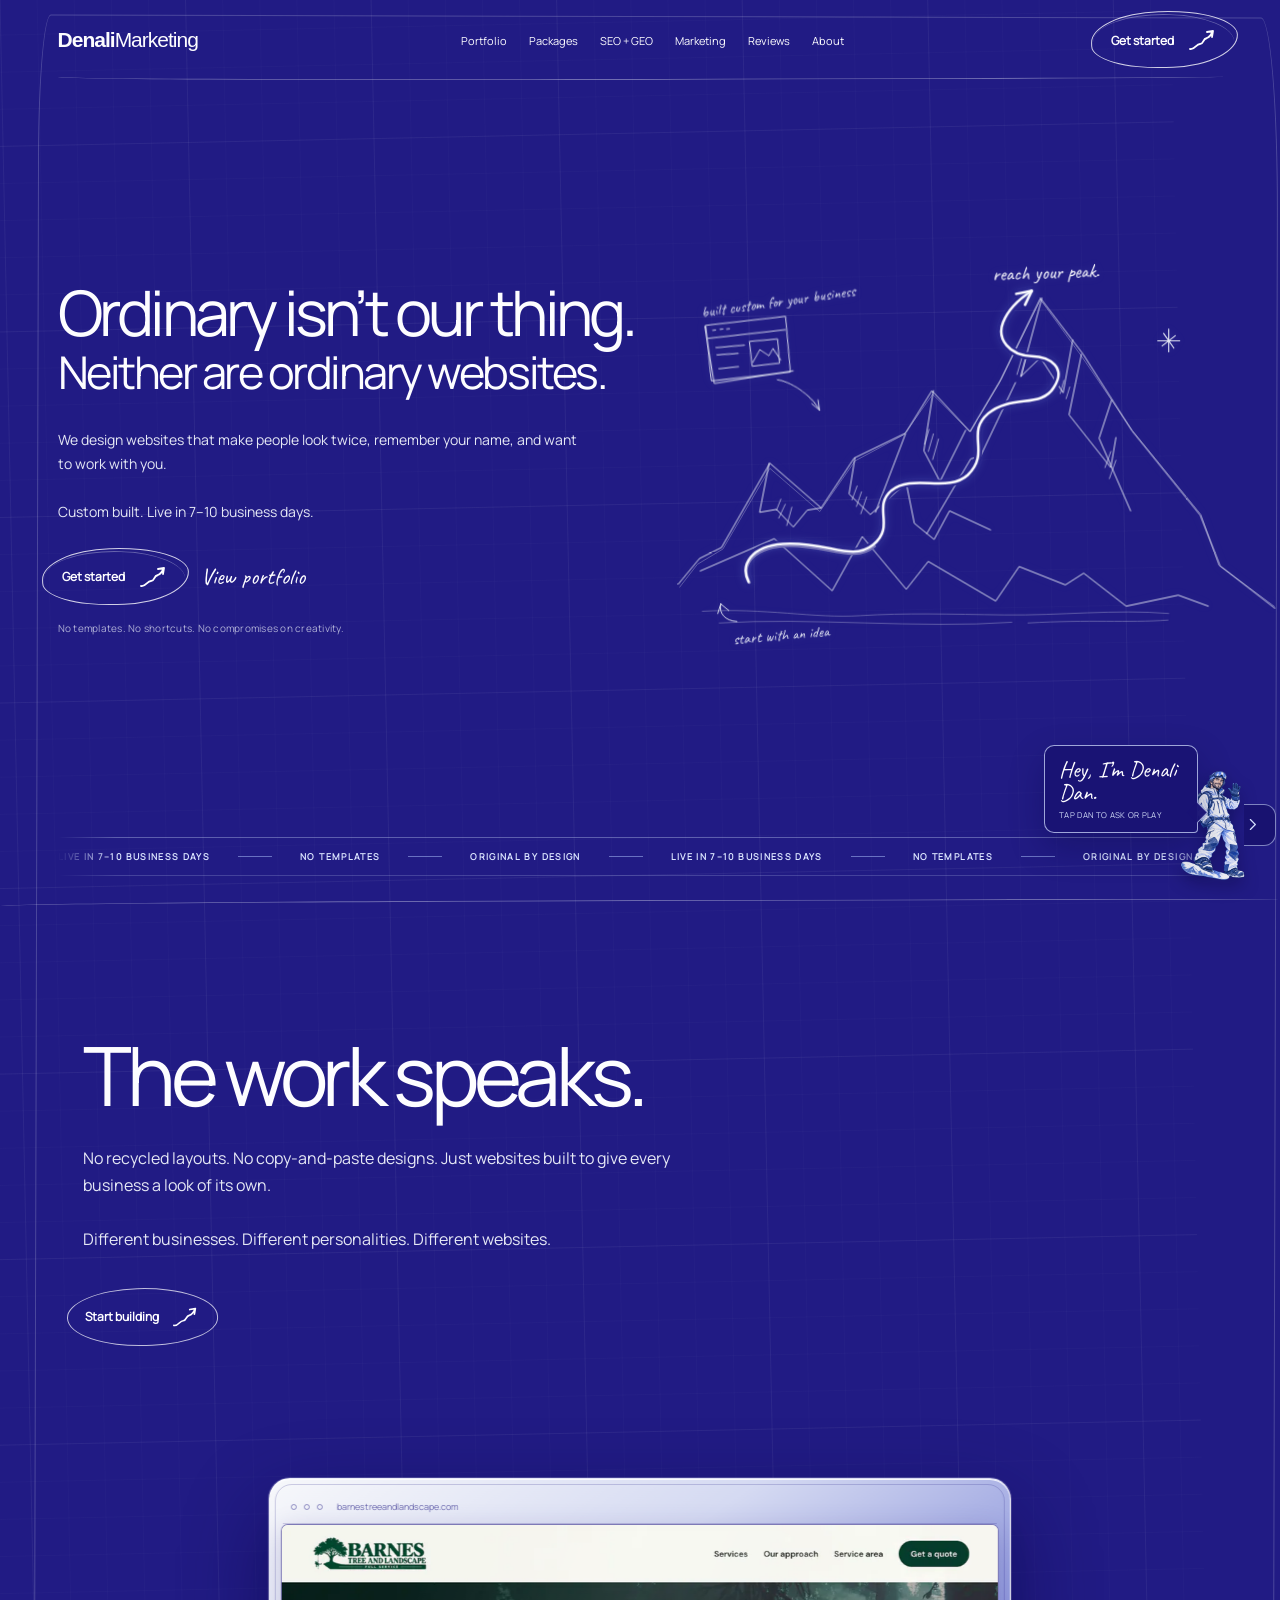
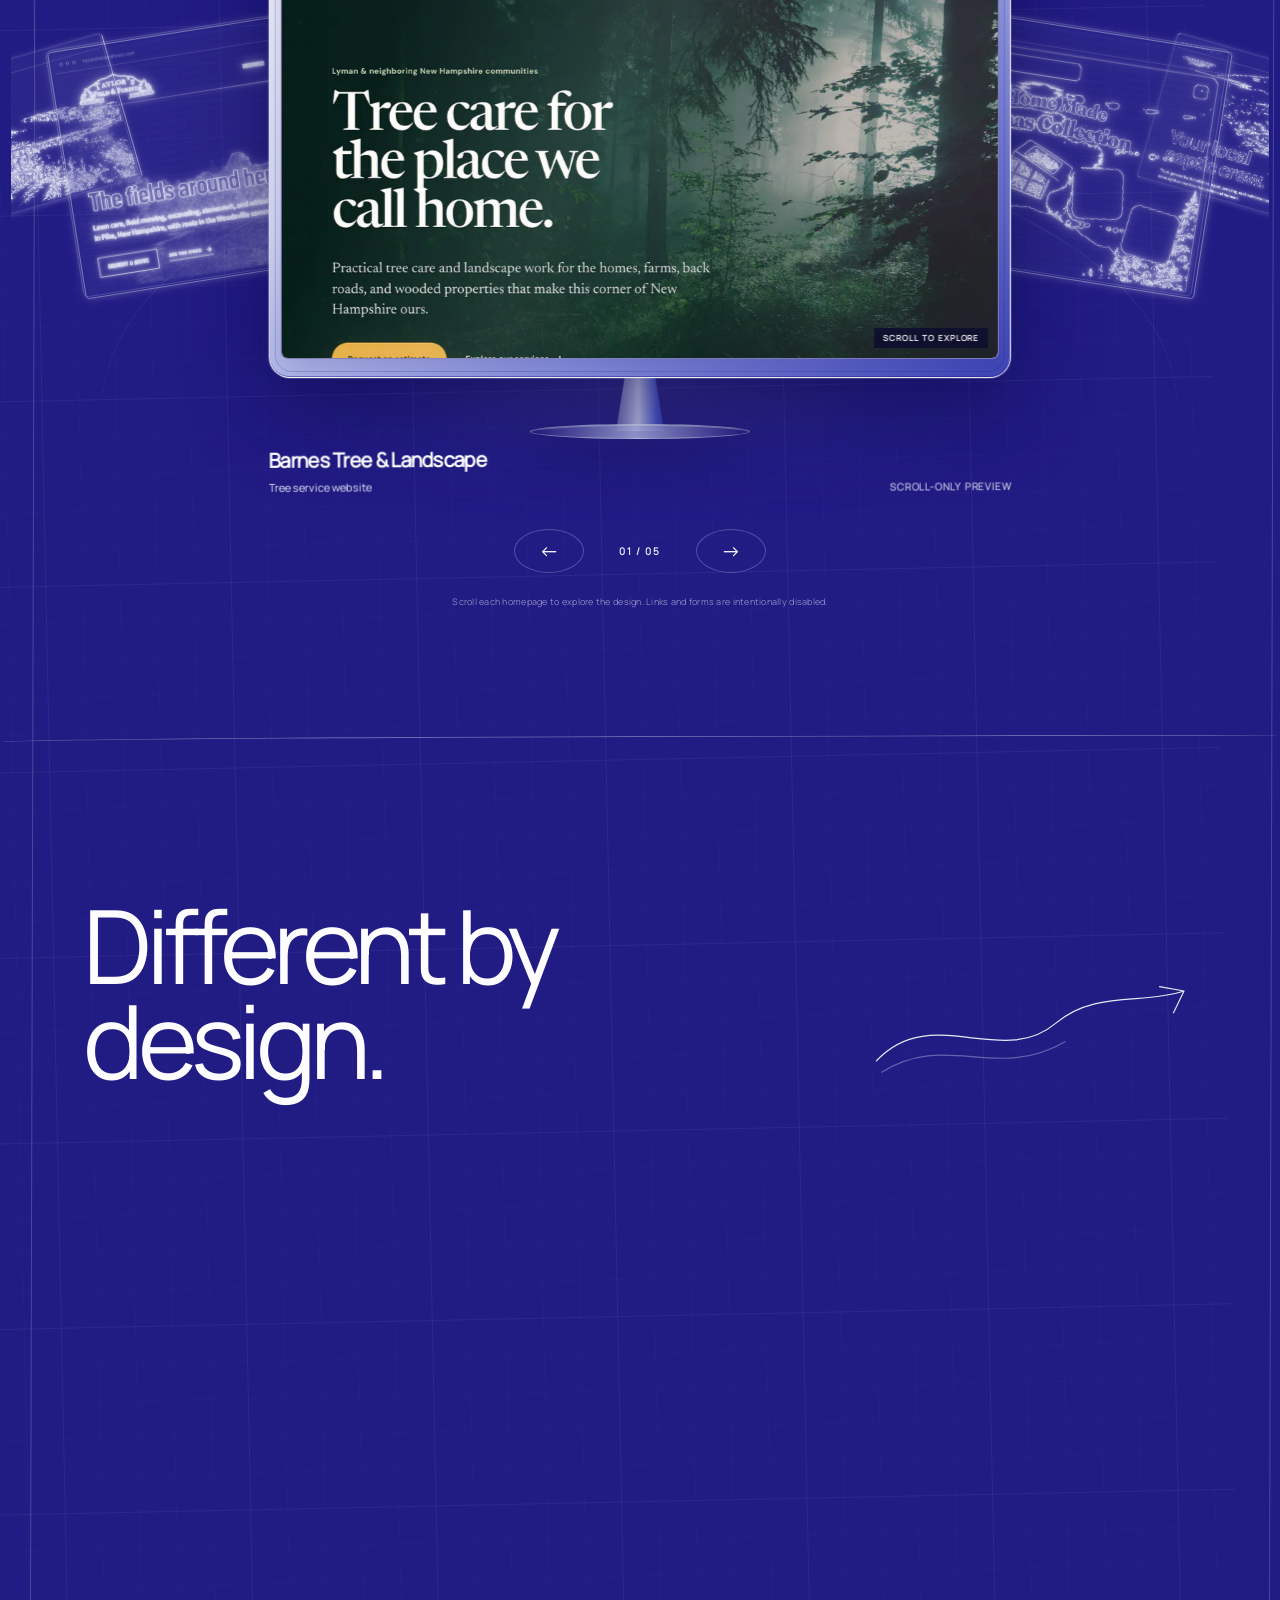
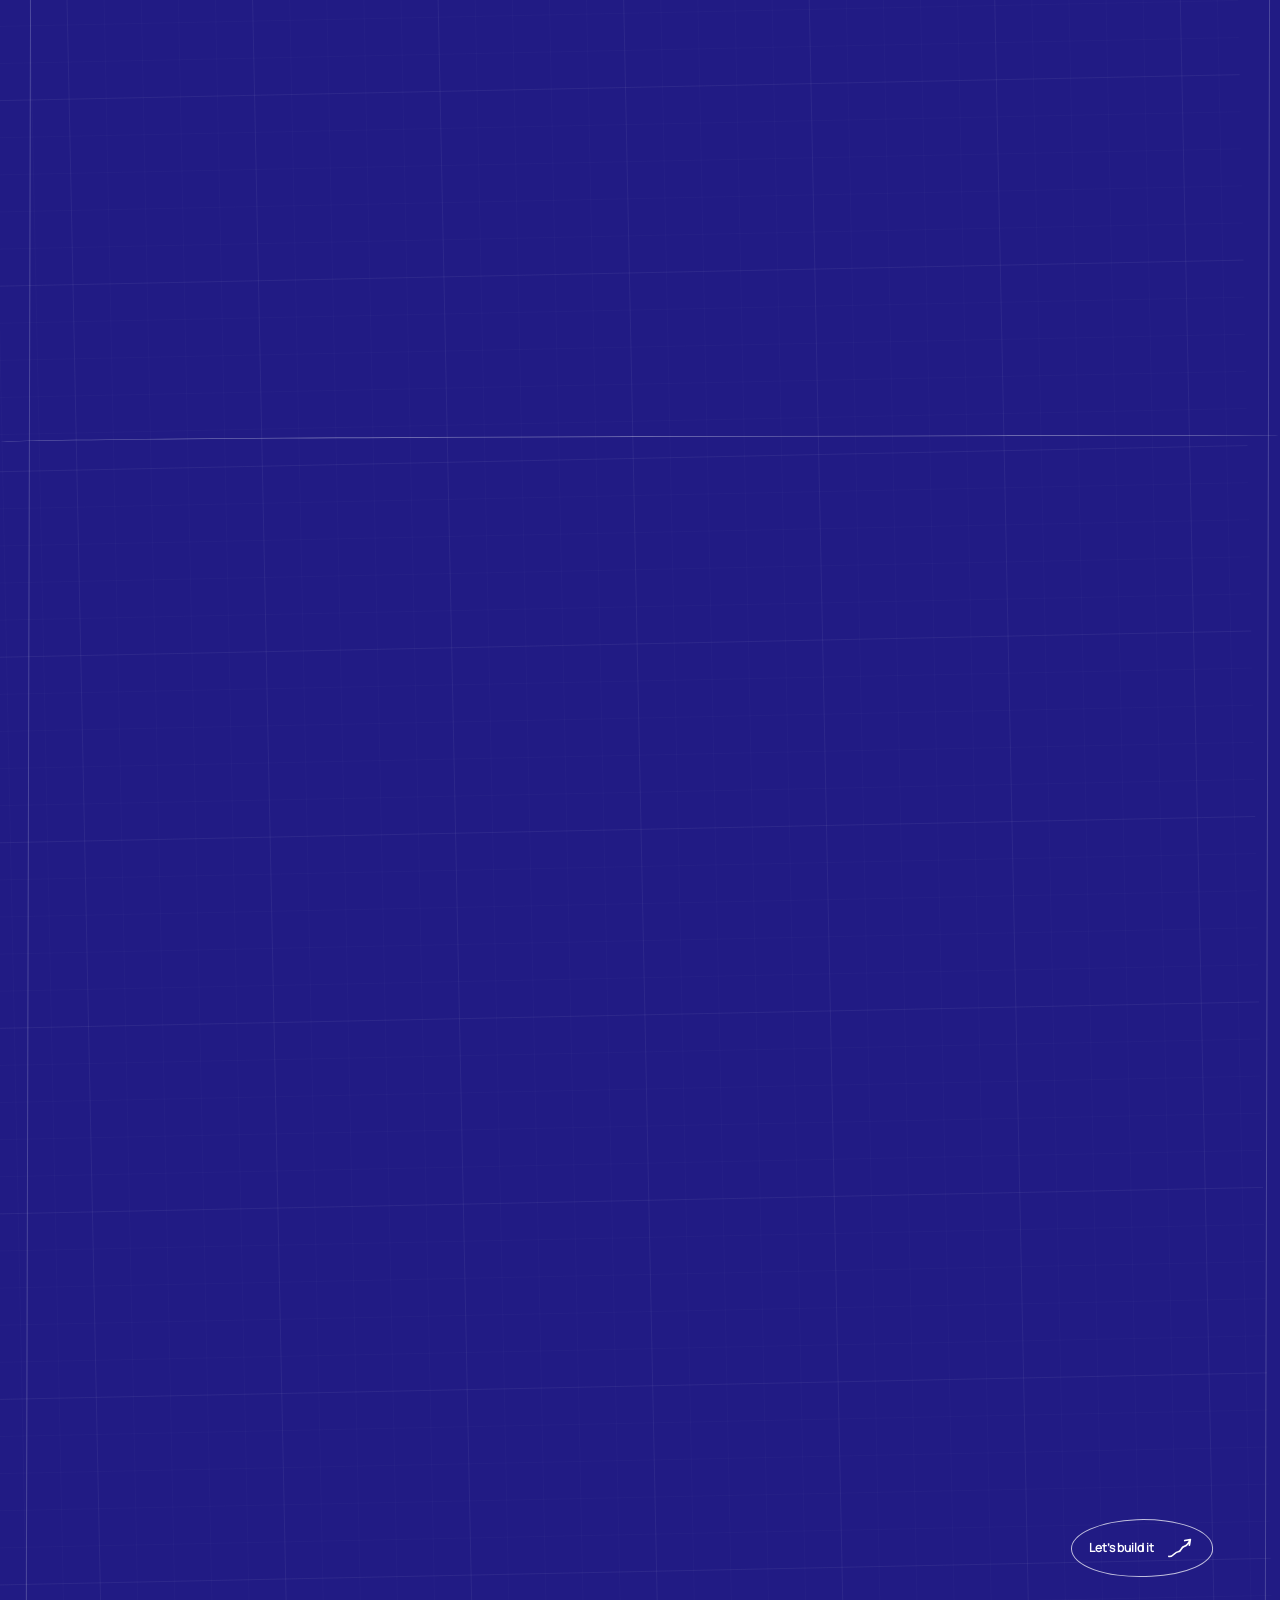
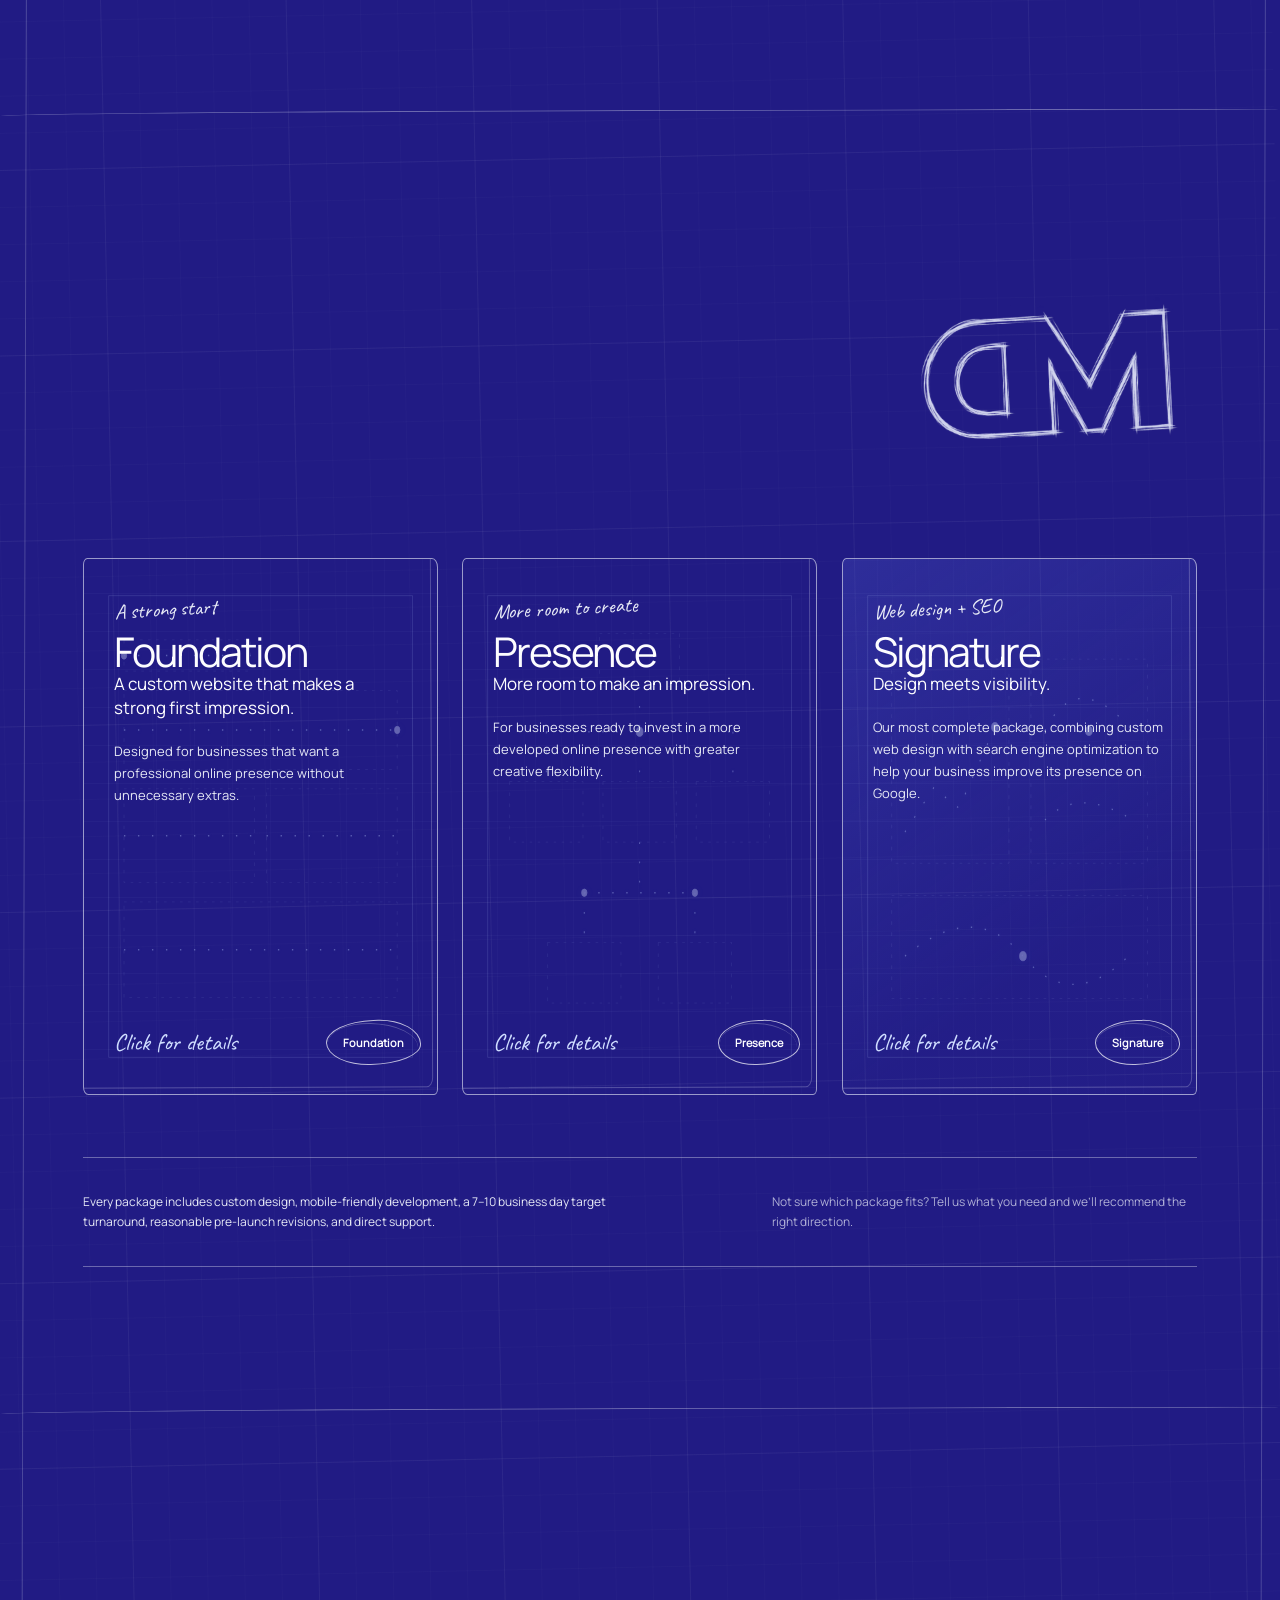
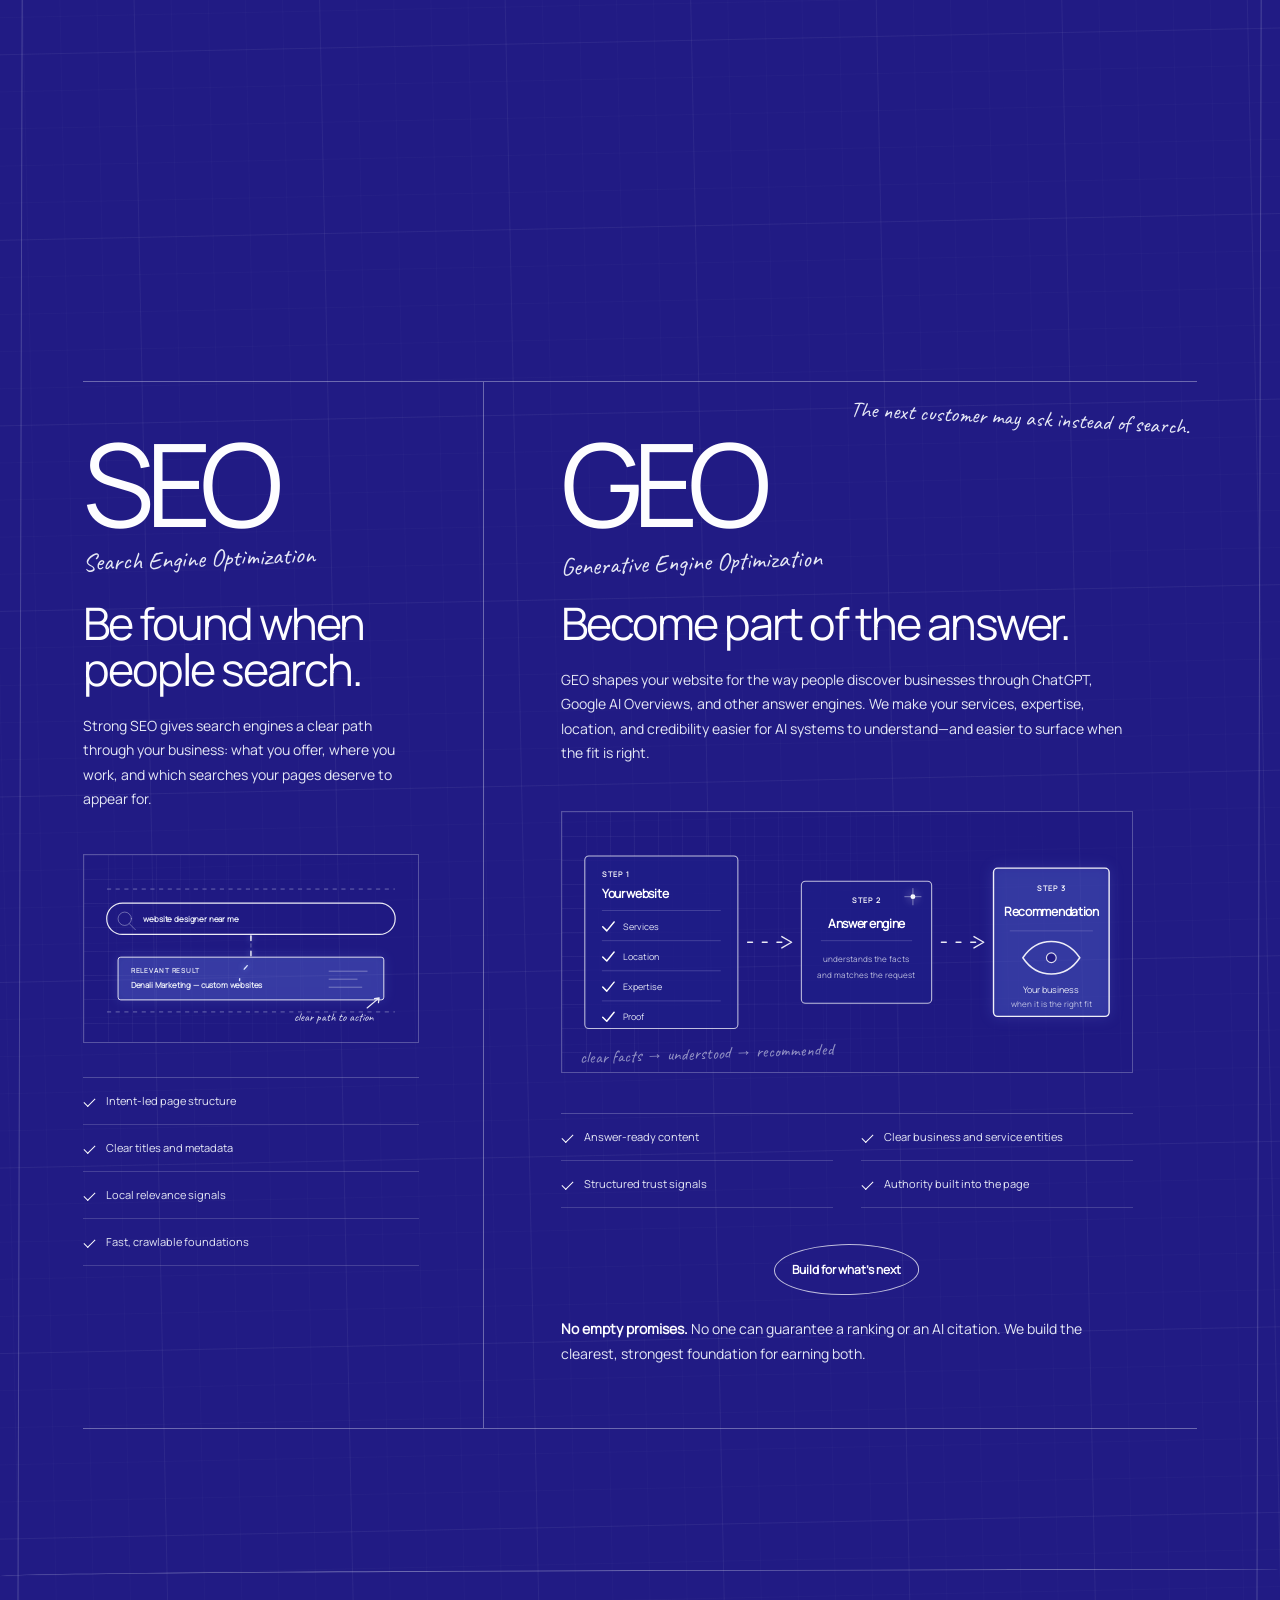
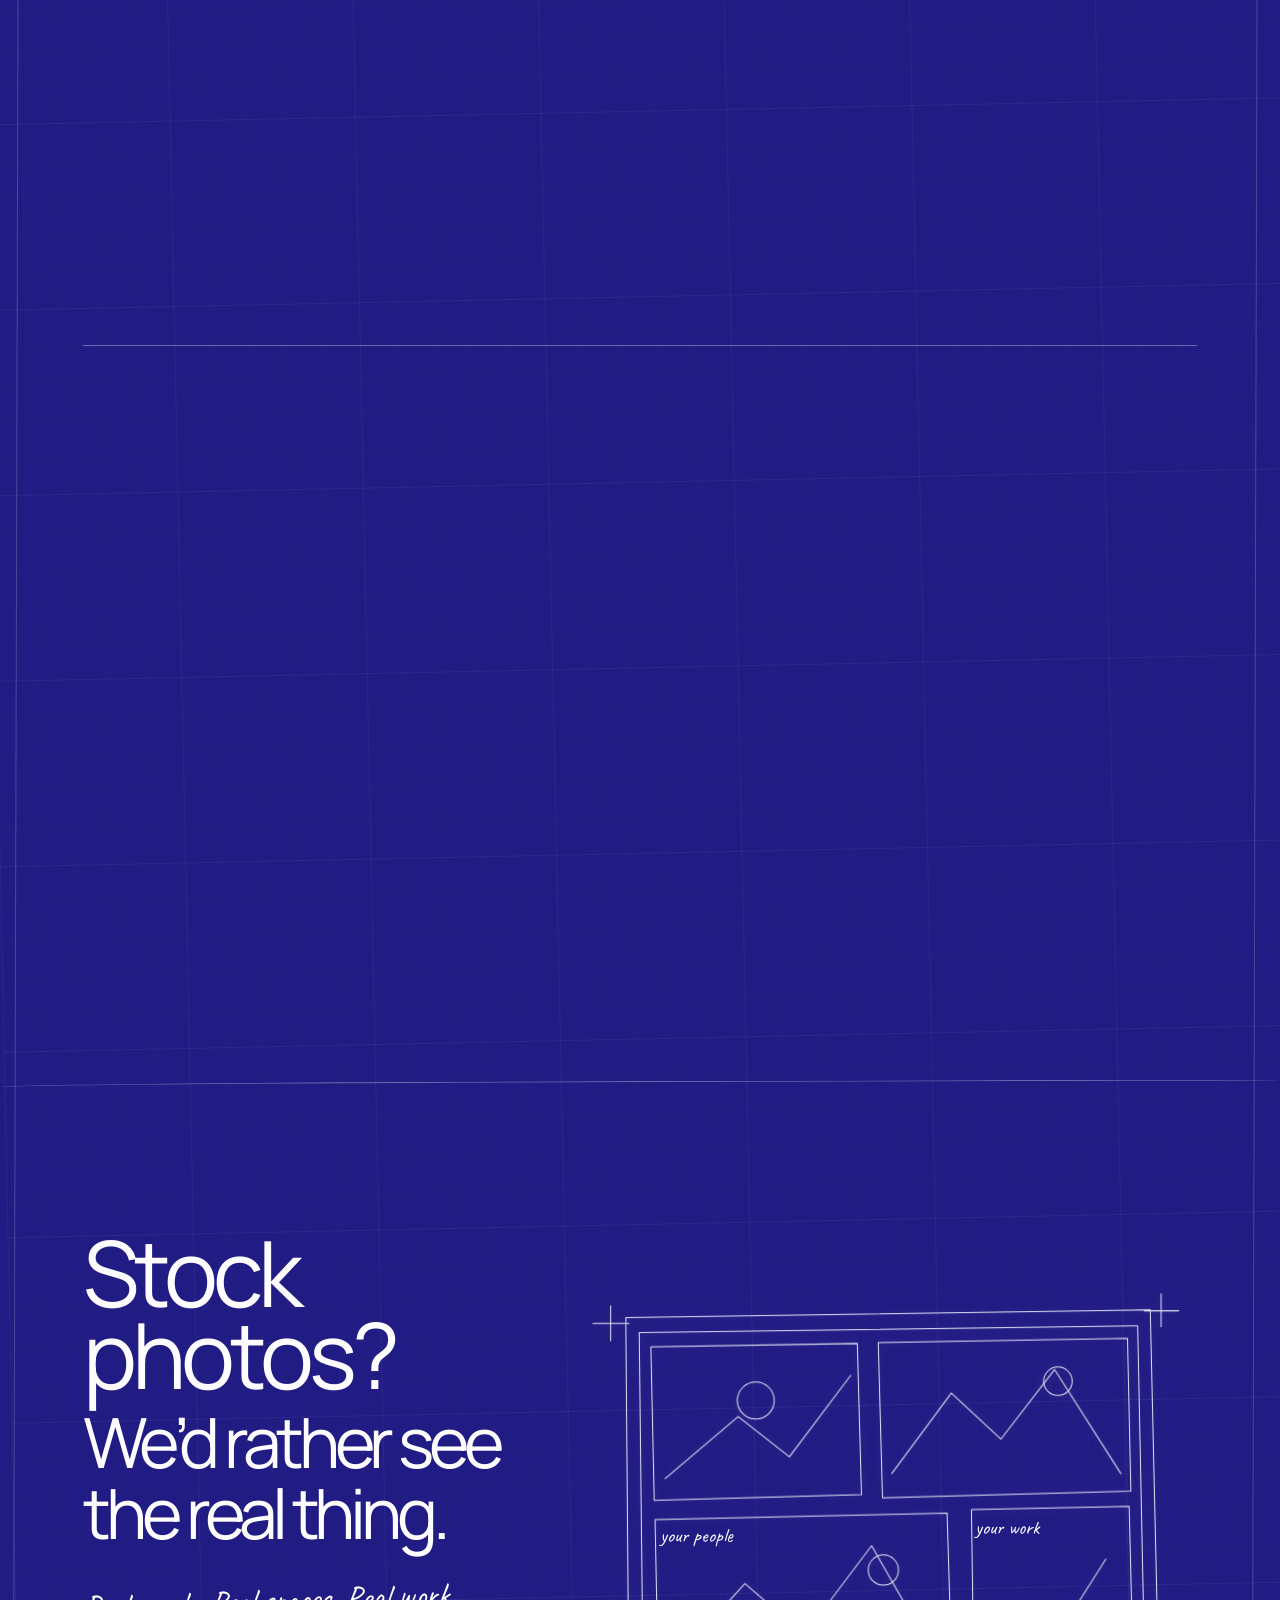
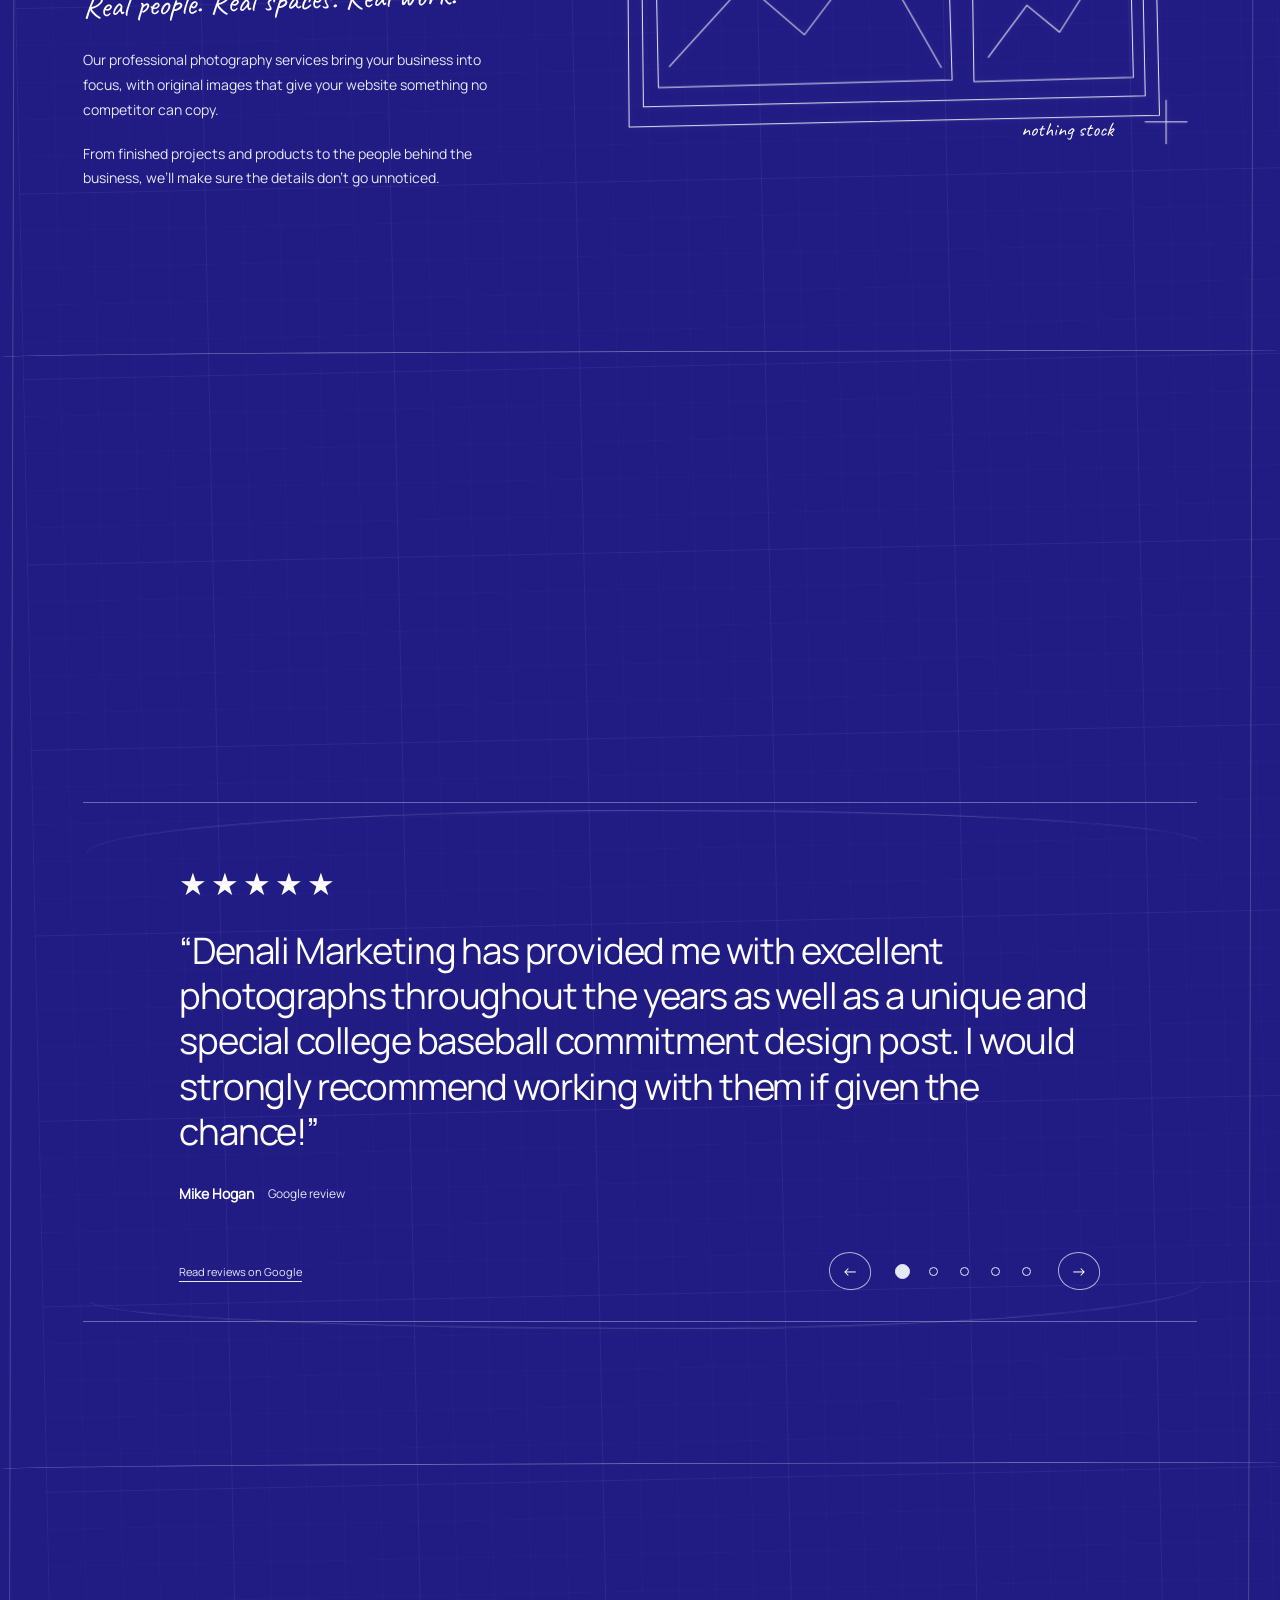
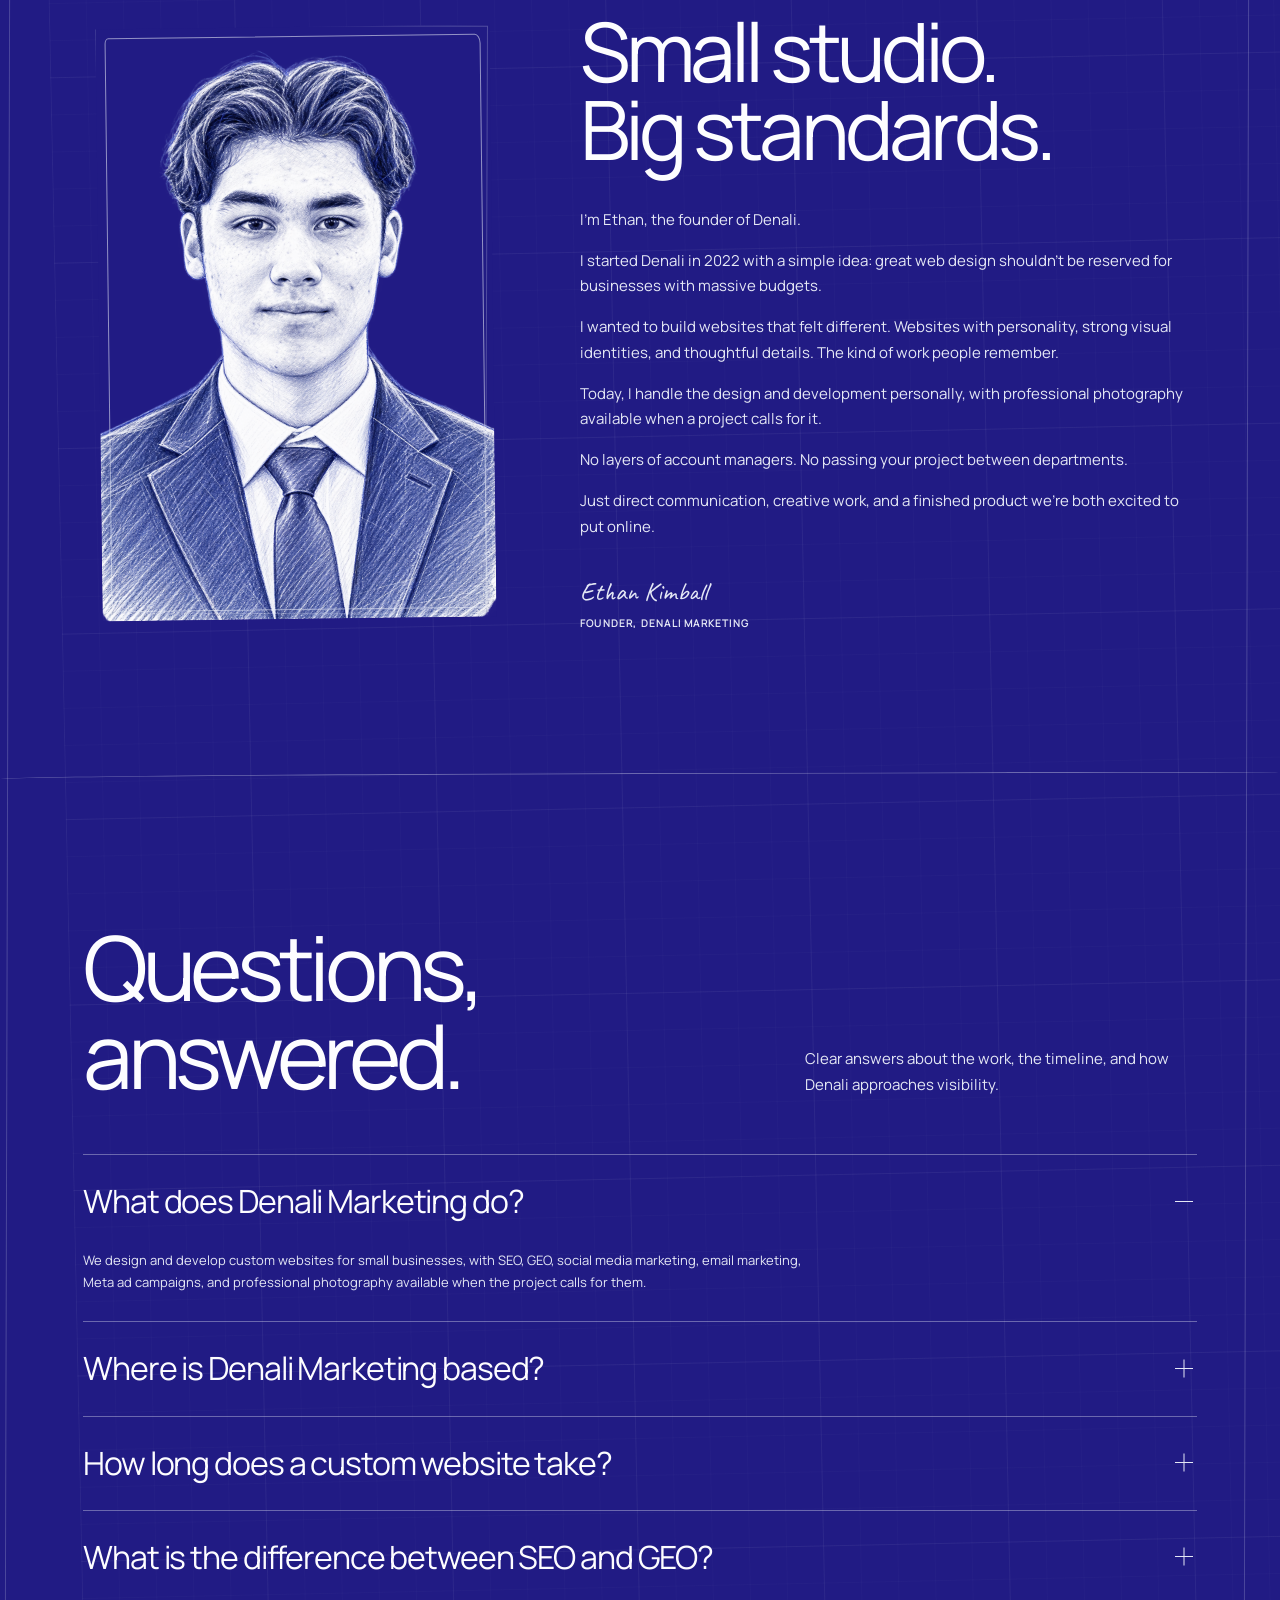
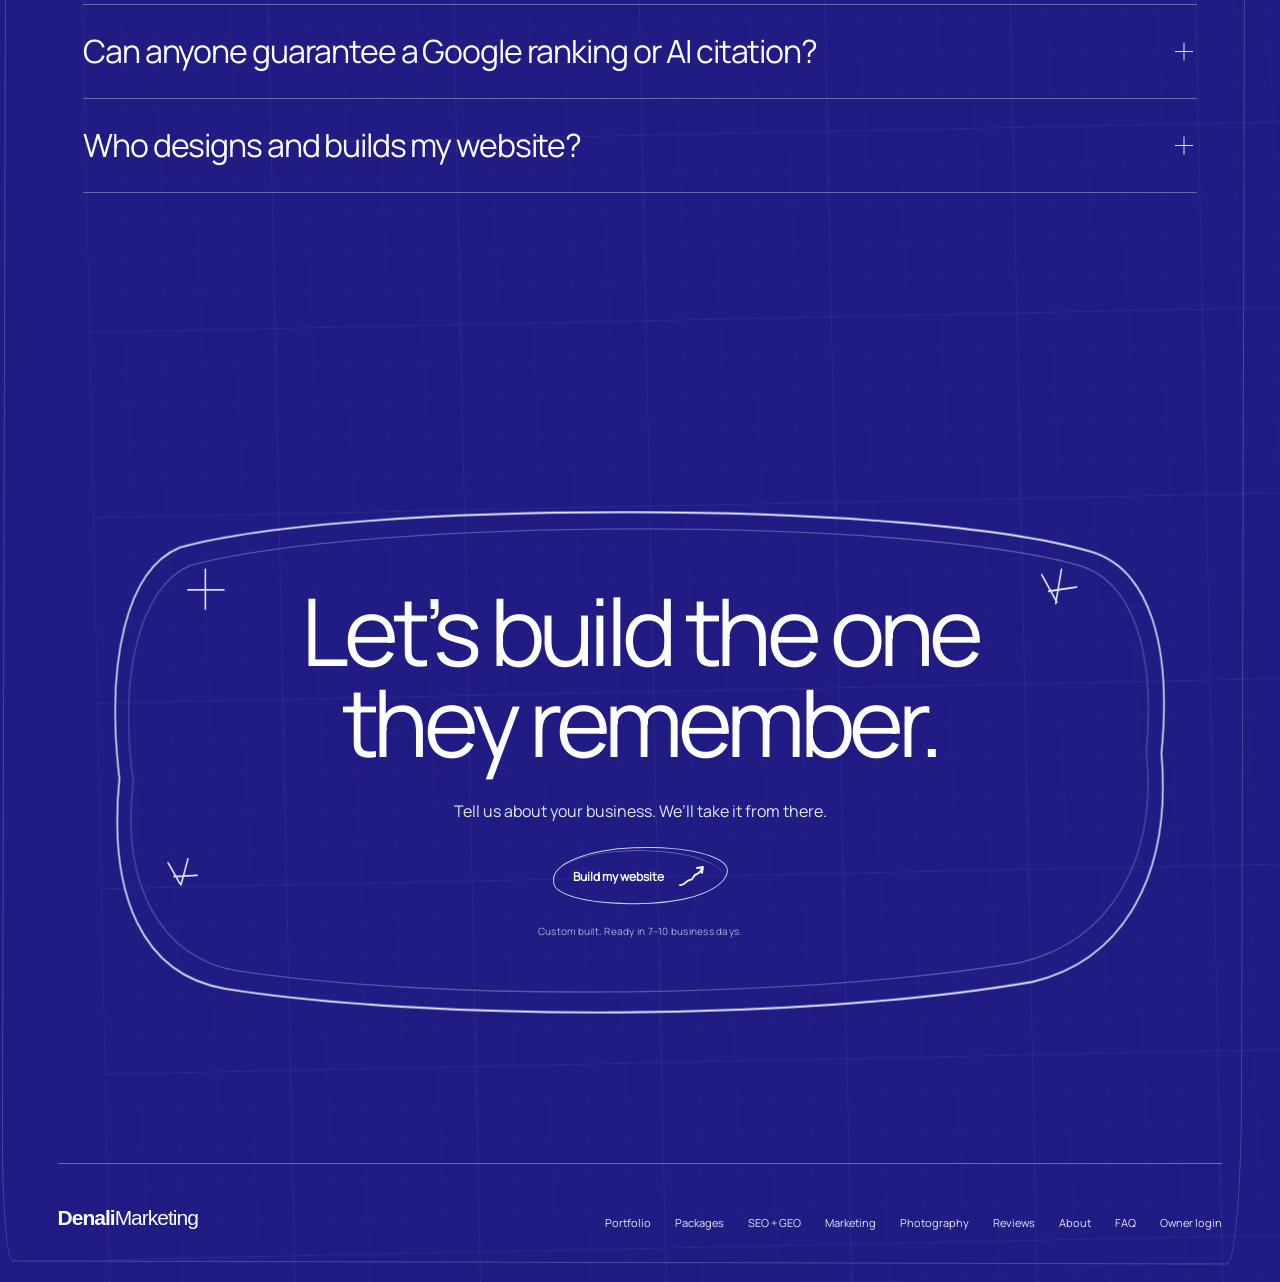
==== index.html @ 422a69ba "Deploy cb473dabaed493474a37eb968725eea068ab82df" ====
<!doctype html>
<html lang="en">
<head>
<meta charset="utf-8">
<meta name="viewport" content="width=device-width,initial-scale=1">
<title>Austin Web Design, SEO &amp; Digital Marketing | Denali Marketing</title>
<meta name="description" content="Austin-based Denali Marketing builds distinctive custom websites and provides SEO, GEO, social media, email marketing, Meta ads, and business photography.">
<meta name="robots" content="index,follow,max-image-preview:large,max-snippet:-1,max-video-preview:-1">
<meta name="theme-color" content="#211b84">
<link rel="canonical" href="https://denalimarketing.org/">
<meta property="og:type" content="website">
<meta property="og:locale" content="en_US">
<meta property="og:site_name" content="Denali Marketing">
<meta property="og:url" content="https://denalimarketing.org/">
<meta property="og:title" content="Austin Web Design, SEO &amp; Digital Marketing | Denali Marketing">
<meta property="og:description" content="Distinctive custom websites and focused digital marketing built to make small businesses easier to find, remember, and choose.">
<meta property="og:image" content="https://denalimarketing.org/denali-marketing-share.png?v=20261024">
<meta property="og:image:secure_url" content="https://denalimarketing.org/denali-marketing-share.png?v=20261024">
<meta property="og:image:type" content="image/png">
<meta property="og:image:width" content="1200">
<meta property="og:image:height" content="630">
<meta property="og:image:alt" content="Denali Marketing DM logo and wordmark on a blue blueprint background">
<meta name="twitter:card" content="summary_large_image">
<meta name="twitter:title" content="Austin Web Design, SEO &amp; Digital Marketing | Denali Marketing">
<meta name="twitter:description" content="Distinctive custom websites and focused digital marketing built to make small businesses easier to find, remember, and choose.">
<meta name="twitter:image" content="https://denalimarketing.org/denali-marketing-share.png?v=20261024">
<script type="application/ld+json">{"@context":"https://schema.org","@graph":[{"@type":["ProfessionalService","Organization"],"@id":"https://denalimarketing.org/#organization","name":"Denali Marketing","alternateName":"Denali Media","url":"https://denalimarketing.org/","telephone":"+1-603-838-0368","description":"Denali Marketing provides custom web design and development, SEO, GEO, social media marketing, email marketing, Meta ad campaigns, and professional photography for small businesses.","foundingDate":"2022-02-03","founder":{"@type":"Person","name":"Ethan Kimball"},"logo":{"@type":"ImageObject","url":"https://denalimarketing.org/apple-touch-icon.png"},"image":"https://denalimarketing.org/denali-marketing-share.png","sameAs":["https://www.instagram.com/denali.marketing/","https://www.linkedin.com/company/denali-marketing-dm/","https://www.google.com/maps/place/Denali+Media/@46.423669,-129.9427085,3z/data=!4m6!3m5!1s0x89e24f3386700627:0xeb7059a9c3d0e252!8m2!3d46.423669!4d-129.9427086!16s%2Fg%2F11sssmvlh_"],"hasOfferCatalog":{"@type":"OfferCatalog","name":"Marketing services","itemListElement":[{"@type":"Offer","itemOffered":{"@type":"Service","name":"Custom website design and development"}},{"@type":"Offer","itemOffered":{"@type":"Service","name":"Search engine optimization (SEO)"}},{"@type":"Offer","itemOffered":{"@type":"Service","name":"Generative engine optimization (GEO)"}},{"@type":"Offer","itemOffered":{"@type":"Service","name":"Social media and email marketing"}},{"@type":"Offer","itemOffered":{"@type":"Service","name":"Meta advertising campaigns"}},{"@type":"Offer","itemOffered":{"@type":"Service","name":"Business photography"}}]}},{"@type":"WebSite","@id":"https://denalimarketing.org/#website","url":"https://denalimarketing.org/","name":"Denali Marketing","publisher":{"@id":"https://denalimarketing.org/#organization"},"inLanguage":"en-US"},{"@type":"FAQPage","@id":"https://denalimarketing.org/#faq","mainEntity":[{"@type":"Question","name":"What does Denali Marketing do?","acceptedAnswer":{"@type":"Answer","text":"Denali Marketing designs and develops custom websites for small businesses and also offers SEO, GEO, social media marketing, email marketing, Meta ad campaigns, and professional photography."}},{"@type":"Question","name":"How long does a custom website take?","acceptedAnswer":{"@type":"Answer","text":"A typical Denali Marketing website targets launch within 7–10 business days after the project details and content are ready. Larger or unusually complex projects may require a custom timeline."}},{"@type":"Question","name":"What is the difference between SEO and GEO?","acceptedAnswer":{"@type":"Answer","text":"SEO helps search engines understand and rank a website for relevant searches. GEO, or Generative Engine Optimization, makes a business's services, expertise, location, and trust signals easier for AI answer engines to understand and cite when relevant."}},{"@type":"Question","name":"Does Denali Marketing guarantee Google rankings or AI citations?","acceptedAnswer":{"@type":"Answer","text":"No. No agency can guarantee a specific Google ranking or AI citation. Denali Marketing builds a clear, fast, crawlable foundation designed to improve a business's ability to earn visibility over time."}},{"@type":"Question","name":"Who designs and builds the websites?","acceptedAnswer":{"@type":"Answer","text":"Founder Ethan Kimball handles Denali Marketing's website design and development personally, giving clients direct communication throughout the project."}}]}]}</script>
<script type="application/ld+json">{"@context":"https://schema.org","@type":"Service","@id":"https://denalimarketing.org/#austin-services","name":"Austin web design, SEO, GEO, and digital marketing","provider":{"@id":"https://denalimarketing.org/#organization"},"areaServed":{"@type":"City","name":"Austin","containedInPlace":{"@type":"State","name":"Texas"}},"url":"https://denalimarketing.org/"}</script>
<link rel="icon" href="https://denalimarketing.org/favicon.ico?v=20261024" sizes="any">
<link rel="icon" type="image/png" sizes="32x32" href="https://denalimarketing.org/favicon-32x32.png?v=20261024">
<link rel="icon" type="image/png" sizes="16x16" href="https://denalimarketing.org/favicon-16x16.png?v=20261024">
<link rel="apple-touch-icon" sizes="180x180" href="https://denalimarketing.org/apple-touch-icon.png?v=20261024">
<style>
@font-face{font-family:Manrope;src:url('[data-uri]') format('truetype');font-display:swap;font-weight:400}
@font-face{font-family:Caveat;src:url('[data-uri]') format('truetype');font-display:swap;font-weight:400}
:root{--indigo:#211b84;--blue:#4e59ce;--ice:#e5e8f5;--snow:#f7f8fb;--white:#fdfdff;--ink:#181824;--muted:#676779;--fine:rgba(229,232,245,.18);--line:rgba(229,232,245,.38);--ease:cubic-bezier(.16,1,.3,1)}
*{box-sizing:border-box}html{scroll-behavior:smooth;background:var(--indigo)}body{margin:0;background:var(--indigo);color:var(--white);font-family:Manrope,'Avenir Next',Avenir,Arial,sans-serif;-webkit-font-smoothing:antialiased}a{color:inherit;text-decoration:none}button{font:inherit}img{display:block;width:100%;height:auto}a:focus-visible{outline:2px solid var(--white);outline-offset:6px}a:active{transform:scale(.97)}svg{display:block;overflow:visible}figure,p{margin:0}
.skip-link{position:fixed;z-index:100;left:24px;top:18px;padding:10px 15px;background:var(--white);color:var(--indigo);font-size:12px;font-weight:800;transform:translateY(-160%);transition:transform .2s var(--ease)}.skip-link:focus{transform:none}
.concept{padding:0}.page{position:relative;isolation:isolate;overflow:hidden;width:100%;max-width:none;margin:0;border-radius:0;background:var(--indigo)}.grid-paper{position:absolute;inset:0;z-index:-2;pointer-events:none;background-image:linear-gradient(rgba(229,232,245,.032) 1px,transparent 1px),linear-gradient(90deg,rgba(229,232,245,.032) 1px,transparent 1px),linear-gradient(rgba(229,232,245,.065) 1px,transparent 1px),linear-gradient(90deg,rgba(229,232,245,.065) 1px,transparent 1px);background-size:35px 35px,35px 35px,175px 175px,175px 175px;transform:rotate(-1.2deg) scale(1.06);opacity:.65}.sketch-boundary{position:absolute;z-index:-1;inset:16px 20px 19px;pointer-events:none;border:1px solid rgba(229,232,245,.22);border-radius:1% 1.4% 1.2% .9%;transform:rotate(.15deg)}
.hero-stage{position:relative;min-height:100svh}.nav{position:relative;z-index:5;height:80px;margin:0 4.5%;display:flex;align-items:center;justify-content:space-between;gap:26px;font-size:12px}.nav:after{position:absolute;content:'';left:0;right:0;bottom:0;height:7px;border-bottom:1px solid rgba(229,232,245,.4);border-radius:60% 20% 35% 80%;transform:rotate(-.15deg)}.brand{white-space:nowrap;font-family:'Avenir Next',Avenir,Arial,sans-serif;font-size:21px;letter-spacing:-1px}.brand strong{font-weight:750}.brand span{font-weight:400}.nav-links{display:flex;align-items:center;gap:30px}.nav-end{display:flex;align-items:center;gap:24px}.cta{display:inline-flex;align-items:center;justify-content:center;gap:24px;min-height:49px;border-radius:99px;padding:0 24px;background:var(--white);color:var(--indigo);font-size:12px;font-weight:700;white-space:nowrap;transition:transform .25s var(--ease),background .25s}.cta:hover{background:var(--ice);transform:translateY(-2px)}.cta .arrow{font-family:Arial,sans-serif;font-size:19px;font-weight:400}.ghost-link{font-family:Caveat,cursive;font-size:23px;font-weight:400;padding:9px 0;border:0}.actions{display:flex;align-items:center;gap:28px}
.freehand-main{height:calc(100svh - 80px);min-height:650px;max-height:880px;display:grid;grid-template-columns:.9fr 1.1fr;align-items:center;gap:10px;padding:38px 4.5% 100px}.copy{position:relative;z-index:1;padding-left:2%}.copy h1{margin:0;font-weight:500;font-size:clamp(65px,6.9vw,104px);line-height:1.05;letter-spacing:-.065em}.copy p{max-width:310px;font-size:14px;line-height:1.8;color:var(--ice);margin:33px 0 30px}.hero-stage .cta{position:relative}.hero-stage .cta:after{content:'';position:absolute;inset:-5px;border:1px solid rgba(253,253,255,.55);border-radius:48% 53% 46% 55%;transform:rotate(-2deg);pointer-events:none}.mountain-art{position:relative;min-width:0;align-self:stretch;display:flex;align-items:center;padding-top:8px}.mountain-art>svg{width:115%;max-width:none;margin-left:-7%;height:auto}.sketch-stroke{fill:none;stroke:var(--ice);stroke-width:1.25;stroke-linecap:round;stroke-linejoin:round}.handwriting{font:29px Caveat,cursive;fill:var(--white)}.handwriting-small{font:23px Caveat,cursive;fill:var(--ice)}.climbing-arrow{stroke:var(--white);stroke-width:3.4;fill:none;stroke-linecap:round;stroke-linejoin:round}.climbing-arrow.arrow-channel{stroke:var(--indigo);stroke-width:10;opacity:.96}.footer-note{position:absolute;bottom:30px;left:4.5%;right:4.5%;display:flex;justify-content:space-between;font-size:10px;color:var(--ice)}.footer-note span:first-child{display:flex;gap:12px;align-items:center}.footer-note span:first-child:before{content:'';width:24px;height:1px;background:var(--ice);opacity:.4}.footer-note span:last-child{font-family:Caveat,cursive;font-size:22px;transform:rotate(-3deg)}
.chapter{position:relative;padding:clamp(90px,11vw,170px) 6.5%}.chapter-rule{height:9px;border-top:1px solid var(--line);border-radius:50% 20% 60% 15%;transform:rotate(-.15deg)}.section-copy h2,.services h2,.process h2,.about h2,.closing h2{margin:0;font-weight:500;letter-spacing:-.055em;line-height:1.02}.section-copy h2{max-width:770px;font-size:clamp(48px,6.2vw,94px)}.section-copy p{max-width:470px;margin-top:25px;color:var(--ice);font-size:15px;line-height:1.75}.pencil-note{font-family:Caveat,cursive;color:var(--ice);font-size:24px;line-height:1.05;transform:rotate(-3deg)}
.work-intro{display:grid;grid-template-columns:minmax(0,1fr) 250px;gap:80px;align-items:end;margin-bottom:70px}.work-intro .pencil-note{justify-self:end;max-width:200px}.study-grid{display:grid;grid-template-columns:1.22fr .78fr;grid-template-rows:1fr 1fr;gap:34px 38px}.study{position:relative;min-width:0}.study:first-child{grid-row:1/3;align-self:center}.study-frame{position:relative;padding:10px;border:1px solid rgba(229,232,245,.6);border-radius:2% 1.2% 1.8% 1%;transform:rotate(-.35deg)}.study:nth-child(2) .study-frame{transform:rotate(1deg)}.study:nth-child(3) .study-frame{transform:rotate(-1.2deg)}.study-frame:after{content:'';position:absolute;inset:-7px 4px 5px -5px;border:1px solid rgba(229,232,245,.23);border-radius:1% 2% 1.2% 1.6%;pointer-events:none}.study img{aspect-ratio:1200/860;object-fit:cover;filter:grayscale(1) contrast(.98);mix-blend-mode:luminosity;opacity:.8;transition:filter .45s var(--ease),opacity .45s var(--ease)}.study:hover img{filter:grayscale(1) contrast(1.04);opacity:1}.study figcaption{display:flex;justify-content:space-between;gap:18px;margin-top:16px;color:var(--ice);font-size:11px}.study figcaption span:last-child{font-family:Caveat,cursive;font-size:20px;transform:rotate(-2deg)}.work-scribble{position:absolute;width:92px;right:-25px;top:-36px;fill:none;stroke:var(--ice);stroke-width:1.2;stroke-linecap:round;opacity:.8}
.services{padding-top:60px}.services h2{max-width:900px;font-size:clamp(50px,7.1vw,108px)}.service-map{position:relative;margin-top:86px;display:grid;grid-template-columns:repeat(12,1fr);min-height:620px}.service-item{position:relative;border-top:1px solid var(--line);padding:26px 24px 42px 0}.service-item h3{margin:0 0 17px;font-size:clamp(28px,3vw,46px);font-weight:550;letter-spacing:-.045em}.service-item p{max-width:315px;color:var(--ice);font-size:14px;line-height:1.75}.service-item:nth-child(1){grid-column:1/6;align-self:start}.service-item:nth-child(2){grid-column:7/13;align-self:center}.service-item:nth-child(3){grid-column:3/9;align-self:end}.service-item .pencil-note{position:absolute;right:10px;top:-25px}.service-route{position:absolute;inset:30px 2% 5px 5%;width:93%;height:94%;fill:none;stroke:var(--ice);stroke-width:1.2;stroke-linecap:round;stroke-dasharray:5 10;opacity:.38;pointer-events:none}.service-x{position:absolute;color:var(--ice);font-family:Caveat,cursive;font-size:25px;opacity:.8}.service-x.one{left:45%;top:11%}.service-x.two{right:7%;top:51%}.service-x.three{left:13%;bottom:5%}
.process-wrap{display:grid;grid-template-columns:.7fr 1.3fr;gap:7vw;align-items:center}.process h2{font-size:clamp(52px,6.3vw,96px)}.process .section-copy p{max-width:370px}.route-board{position:relative;min-height:620px}.route-board svg{width:100%;height:auto}.route-line{fill:none;stroke:var(--white);stroke-width:2.4;stroke-linecap:round;stroke-linejoin:round}.route-ghost{fill:none;stroke:var(--ice);stroke-width:1;opacity:.35}.route-label{font:24px Caveat,cursive;fill:var(--white)}.route-copy{font:12px Manrope,Arial,sans-serif;fill:var(--ice)}
.about{display:grid;grid-template-columns:1.25fr .75fr;gap:8vw;align-items:start}.about h2{font-size:clamp(54px,7vw,106px)}.about-copy{padding-top:16px}.about-copy p{max-width:390px;color:var(--ice);font-size:16px;line-height:1.8}.about-copy .pencil-note{margin:42px 0 0 18px;max-width:280px}.underlined{position:relative;display:inline-block}.underlined:after{content:'';position:absolute;left:-2%;right:-3%;bottom:-4px;height:8px;border-bottom:2px solid var(--ice);border-radius:70% 25% 60% 30%;transform:rotate(-1.5deg)}
.closing{padding-bottom:120px}.closing-inner{position:relative;text-align:center;padding:105px 6% 95px;border:1px solid rgba(229,232,245,.55);border-radius:49% 47% 50% 45% / 8% 10% 9% 11%;transform:rotate(-.3deg)}.closing-inner:after{content:'';position:absolute;inset:8px -7px -8px 6px;border:1px solid rgba(229,232,245,.2);border-radius:47% 50% 46% 51% / 9% 8% 11% 10%;pointer-events:none}.closing h2{position:relative;z-index:1;font-size:clamp(50px,7vw,105px)}.closing .pencil-note{position:relative;z-index:1;margin:18px auto 34px;transform:rotate(-2deg)}.closing .cta{position:relative;z-index:2}.site-footer{position:relative;display:grid;grid-template-columns:1fr auto 1fr;align-items:end;gap:30px;margin:0 4.5%;padding:42px 0 52px;border-top:1px solid var(--line);font-size:11px;color:var(--ice)}.footer-links{display:flex;gap:24px}.site-footer .brand{color:var(--white)}.site-footer>span:last-child{text-align:right}
[data-reveal]{opacity:0;transform:translateY(22px);transition:opacity .75s var(--ease),transform .75s var(--ease)}[data-reveal].seen{opacity:1;transform:none}
@media(max-width:1150px){.nav-end>a:first-child{display:none}.copy h1{font-size:78px}.copy p{max-width:280px}.study-grid{gap:30px}.service-map{min-height:560px}.process-wrap{gap:4vw}.route-board{min-height:520px}}
@media(max-width:900px){.concept{padding:0}.page{border-radius:0}.hero-stage{min-height:100svh}.nav{height:70px;margin:0 6%;gap:15px}.brand{font-size:18px}.nav-links{display:none}.nav-end{gap:0}.nav-end .cta{font-size:10px;gap:12px;padding:0 16px;min-height:41px}.freehand-main{height:auto;max-height:none;min-height:calc(100svh - 70px);grid-template-columns:1fr;align-items:start;gap:25px;padding:45px 6% 95px}.copy{padding:0}.copy h1{font-size:clamp(54px,14vw,91px)}.copy p{font-size:13px;max-width:310px;margin:28px 0}.mountain-art{padding:0;max-width:630px;margin:0 auto;width:100%;min-height:270px}.mountain-art>svg{width:110%;margin-left:-5%}.footer-note{left:6%;right:6%;bottom:32px;font-size:9px}.footer-note span:last-child{display:inline;font-size:18px}.sketch-boundary{inset:13px 12px 15px}.cta{padding:0 20px;min-height:47px;font-size:11px;gap:19px}.actions{gap:25px}.chapter{padding:90px 7%}.work-intro{grid-template-columns:1fr;gap:30px;margin-bottom:55px}.work-intro .pencil-note{justify-self:start}.study-grid{grid-template-columns:1fr;grid-template-rows:auto;gap:48px}.study:first-child{grid-row:auto}.services{padding-top:30px}.service-map{display:block;min-height:0;margin-top:60px}.service-item,.service-item:nth-child(n){margin-bottom:58px;padding-right:0}.service-item .pencil-note{right:0}.service-route,.service-x{display:none}.process-wrap,.about{grid-template-columns:1fr;gap:60px}.route-board{min-height:0;max-width:680px;margin:auto}.about-copy{padding:0}.closing-inner{padding:85px 8% 80px}.site-footer{grid-template-columns:1fr 1fr;align-items:start}.footer-links{grid-row:2;grid-column:1/3}.site-footer>span:last-child{text-align:right}}
@media(max-width:520px){.nav-end>a:first-child{display:none}.nav-end .cta{padding:0 13px}.chapter{padding:78px 7%}.section-copy h2{font-size:46px}.study figcaption{align-items:start}.study figcaption span:last-child{font-size:18px}.service-item h3{font-size:34px}.process h2,.about h2,.closing h2{font-size:50px}.closing-inner{padding:70px 7% 65px;border-radius:45% 48% 46% 49% / 5% 7% 6% 8%}.closing .pencil-note{max-width:220px}.site-footer{display:flex;flex-direction:column;gap:24px}.footer-links{order:3;flex-wrap:wrap}.site-footer>span:last-child{text-align:left}}
@media(max-width:370px){.brand{font-size:16px}.nav-end .cta{font-size:9px;padding:0 11px}.copy h1{font-size:48px}.mountain-art{min-height:235px}.section-copy h2,.process h2,.about h2,.closing h2{font-size:43px}}
@media(prefers-reduced-motion:reduce){html{scroll-behavior:auto}*,*:before,*:after{animation:none!important;transition:none!important}[data-reveal]{opacity:1;transform:none}}
@media(prefers-contrast:more){.grid-paper{opacity:.2}.study img{opacity:1}.service-route{opacity:.7}}
@media print{.concept{padding:0}.page{border-radius:0}.hero-stage{min-height:760px}.freehand-main{height:680px}.chapter{break-inside:avoid}[data-reveal]{opacity:1;transform:none}}
</style>
<style>
/* Refinements from the annotated review: keep every new gesture in the same pencil language. */
.brand{display:inline-flex;align-items:center;gap:9px}.brand-mark{width:34px;height:24px;object-fit:contain;flex:0 0 auto}.brand-word{display:inline-flex;align-items:baseline}.brand-word>span{font-weight:400}
.cta{position:relative;min-height:0;padding:9px 4px;border-radius:0;background:transparent;color:var(--white);gap:14px}.cta:after,.hero-stage .cta:after{display:block;content:'';position:absolute;inset:-8px -16px -7px;border:1.35px solid rgba(253,253,255,.8);border-radius:48% 54% 46% 52% / 53% 47% 56% 44%;transform:rotate(-2deg);pointer-events:none}.cta:before{display:block;content:'';position:absolute;inset:-5px -12px -10px -14px;border-top:1px solid rgba(229,232,245,.35);border-radius:53% 47% 55% 45%;transform:rotate(1.2deg);pointer-events:none}.cta:hover{background:transparent;color:var(--ice);transform:translateY(-2px) rotate(-.6deg)}.cta-arrow{width:30px;height:24px;flex:0 0 auto;overflow:visible;fill:none;stroke:currentColor;stroke-width:1.8;stroke-linecap:round;stroke-linejoin:round}
.service-icon{position:absolute;right:18px;top:58px;width:128px;color:var(--ice);opacity:.9;transform:rotate(1.5deg)}.service-item:nth-child(2) .service-icon{transform:rotate(-2.5deg)}.service-item:nth-child(3) .service-icon{transform:rotate(2deg)}.service-icon svg{width:100%;height:auto;overflow:visible}.service-icon g,.service-icon path{fill:none;stroke:currentColor;stroke-width:1.25;stroke-linecap:round;stroke-linejoin:round}.service-icon .icon-bold{stroke-width:2}.service-icon .icon-echo{opacity:.36}.service-item h3,.service-item>p:last-child{position:relative;z-index:1}.service-item>p:last-child{padding-right:92px}
.about-heading{position:relative}
.packages h2{font-size:clamp(54px,7vw,106px);margin:0;font-weight:500;letter-spacing:-.055em;line-height:1.02}.packages-intro{display:grid;grid-template-columns:minmax(0,1fr) 330px;align-items:center;gap:60px;margin-bottom:70px}.packages-intro p{max-width:430px;margin-top:24px;color:var(--ice);font-size:15px;line-height:1.75}.package-mark{width:300px;height:auto;justify-self:end;object-fit:contain;opacity:.92;transform:rotate(-3deg)}.package-grid{display:grid;gap:30px}.package-card{position:relative;isolation:isolate;min-width:0;min-height:310px;padding:44px 46px;border:1px solid rgba(229,232,245,.62);border-radius:1.2% 1.7% 1.1% 1.5%;display:grid;grid-template-columns:minmax(230px,.72fr) minmax(360px,1.25fr) minmax(160px,.42fr);gap:42px;align-items:center;overflow:visible}.package-card:after{content:'';position:absolute;inset:-7px 5px 6px -6px;z-index:-1;border:1px solid rgba(229,232,245,.25);border-radius:1.6% 1% 1.8% 1.2%;transform:rotate(-.25deg);pointer-events:none}.package-card.signature{transform:rotate(-.18deg)}.package-card.presence{transform:rotate(.22deg)}.package-card.foundation{transform:rotate(-.28deg)}.package-identity{position:relative}.package-card h3{margin:0;font-size:clamp(34px,4vw,62px);font-weight:550;letter-spacing:-.05em}.package-card .price{margin:13px 0 15px;font-size:clamp(58px,6vw,88px);font-weight:500;line-height:.9;letter-spacing:-.07em}.package-card .package-summary{max-width:330px;color:var(--ice);font-size:13px;line-height:1.65}.package-list{list-style:none;margin:0;padding:0;display:grid;grid-template-columns:repeat(2,minmax(0,1fr));gap:17px 28px}.package-list li{position:relative;padding-left:25px;color:var(--ice);font-size:13px;line-height:1.5}.package-list li:before{content:'';position:absolute;left:1px;top:.55em;width:11px;height:6px;border-left:1.5px solid var(--white);border-bottom:1.5px solid var(--white);transform:rotate(-45deg)}.package-action{display:flex;justify-content:flex-end}.package-link{position:relative;display:inline-flex;align-items:center;gap:12px;padding:8px 3px;color:var(--white);font-size:13px;font-weight:700;white-space:nowrap}.package-link:after{content:'';position:absolute;inset:-7px -14px;border:1.25px solid rgba(253,253,255,.72);border-radius:51% 45% 54% 47% / 49% 56% 44% 52%;transform:rotate(-1.5deg);pointer-events:none}.package-link:before{content:'';position:absolute;inset:-4px -11px -9px -12px;border-top:1px solid rgba(229,232,245,.28);border-radius:48% 55% 46% 53%;transform:rotate(1.1deg);pointer-events:none}.package-link .cta-arrow{width:28px}.package-card .pencil-note{margin:0 0 15px;font-size:21px}.sketch-rating{height:28px;margin:0 0 17px;color:var(--ice)}.sketch-rating svg{width:auto;height:100%;overflow:visible}.sketch-rating .star-fill{fill:currentColor;stroke:currentColor;stroke-width:1.2;stroke-linecap:round;stroke-linejoin:round}.sketch-rating .star-echo{fill:none;stroke:currentColor;stroke-width:1.15;stroke-linecap:round;opacity:.3;transform:translate(1px,1px)}.package-blueprint{position:absolute;inset:13px;width:calc(100% - 26px);height:calc(100% - 26px);z-index:-1;overflow:visible;fill:none;stroke:var(--ice);stroke-width:1;opacity:.16;pointer-events:none}.package-blueprint .strong{opacity:.8}
.process-wrap{grid-template-columns:.52fr 1.48fr;gap:3.5vw}.route-board{min-height:680px}.route-board svg{width:118%;margin-left:-9%}.route-line{stroke-width:3}.route-label{font-size:30px}.route-copy{font-size:14px}
.reviews-head{display:flex;align-items:end;justify-content:space-between;gap:40px}.reviews h2{margin:0;font-size:clamp(54px,7vw,106px);font-weight:500;letter-spacing:-.055em;line-height:1}.google-proof{display:flex;align-items:center;gap:15px;margin:0 4% 10px 0;color:var(--ice);font-size:12px}.google-proof strong{color:var(--white);font-size:28px;letter-spacing:-.04em}.review-carousel{position:relative;margin-top:64px;padding:18px 4% 24px;border-top:1px solid var(--line);border-bottom:1px solid var(--line)}.review-carousel:after{content:'';position:absolute;inset:7px -6px -8px 5px;border-top:1px solid rgba(229,232,245,.2);border-bottom:1px solid rgba(229,232,245,.2);border-radius:49% 52% 46% 55% / 8% 7% 9% 6%;transform:rotate(-.2deg);pointer-events:none}.review-stage{position:relative;min-height:390px}.review-slide{display:none;min-height:390px;flex-direction:column;justify-content:center;align-items:flex-start;padding:38px 5%;opacity:0}.review-slide.active{display:flex;opacity:1;animation:review-in .48s var(--ease) both}.review-stars{font:31px/1 Caveat,cursive;letter-spacing:4px;margin-bottom:28px}.review-slide blockquote{max-width:1040px;margin:0;font-size:clamp(29px,3.75vw,57px);font-weight:450;letter-spacing:-.04em;line-height:1.16}.review-meta{display:flex;align-items:center;gap:14px;margin-top:34px;color:var(--ice);font-size:12px}.review-meta strong{color:var(--white);font-size:14px}.review-meta a{text-decoration:underline;text-underline-offset:4px}.review-controls{position:relative;z-index:2;display:flex;align-items:center;justify-content:flex-end;gap:18px;padding:0 5% 6px}.review-control{position:relative;width:44px;height:40px;padding:0;border:0;background:transparent;color:var(--white);cursor:pointer}.review-control:after{content:'';position:absolute;inset:1px;border:1px solid rgba(253,253,255,.65);border-radius:48% 54% 45% 53%;transform:rotate(-4deg)}.review-dots{display:flex;gap:10px}.review-dot{width:25px;height:25px;padding:0;border:0;background:transparent;cursor:pointer;position:relative}.review-dot:before{content:'';position:absolute;inset:8px;border:1px solid var(--ice);border-radius:50%}.review-dot[aria-current="true"]:before{inset:5px;background:var(--ice)}.review-control:focus-visible,.review-dot:focus-visible{outline:2px solid var(--white);outline-offset:3px}@keyframes review-in{from{opacity:0;transform:translateY(12px) rotate(.2deg)}to{opacity:1;transform:none}}
.closing-inner{min-height:520px;padding:110px 7% 105px;border:0;border-radius:0;transform:none;display:flex;flex-direction:column;align-items:center;justify-content:center}.closing-inner:after{display:none}.closing-doodle{position:absolute;inset:-30px -24px;width:calc(100% + 48px);height:calc(100% + 60px);overflow:visible;fill:none;stroke:var(--ice);stroke-width:1.5;stroke-linecap:round;stroke-linejoin:round;pointer-events:none}.closing-doodle .ghost{opacity:.34;stroke-width:1}.closing h2,.closing .pencil-note,.closing .cta{position:relative;z-index:1}
@media(max-width:900px){.brand{gap:7px}.brand-mark{width:30px;height:21px}.nav-end{position:absolute;right:4px;top:17px;width:122px}.nav-end .cta{width:122px}.service-item{min-height:185px}.service-icon{top:54px;right:8px;width:118px}.service-item>p:last-child{padding-right:130px}.packages-intro{grid-template-columns:minmax(0,1fr) 190px;gap:20px;margin-bottom:55px}.package-mark{justify-self:center;width:180px;margin:0}.package-grid{grid-template-columns:1fr;grid-template-rows:auto;gap:34px}.package-card.signature{grid-row:auto;min-height:0}.package-card{padding:42px 7% 38px}.package-card.signature{padding:48px 7% 42px}.process-wrap{grid-template-columns:1fr;gap:35px}.route-board{width:100%;max-width:none;min-height:0}.route-board svg{width:126%;margin-left:-13%}.reviews-head{align-items:center}.review-carousel{margin-top:52px;padding-inline:2%}.review-stage,.review-slide{min-height:340px}.closing-inner{min-height:440px;padding:90px 8%}.closing-doodle{inset:-18px -12px;width:calc(100% + 24px);height:calc(100% + 36px)}.closing h2{font-family:Caveat,cursive;font-weight:400;letter-spacing:-.02em;line-height:.82;font-size:clamp(78px,14vw,124px);transform:rotate(-1deg)}}
@media(max-width:520px){.brand-mark{width:27px;height:19px}.brand{gap:5px;font-size:16px}.cta{padding:8px 0}.cta-arrow{width:25px;height:21px}.nav-end{position:absolute;right:4px;top:18px;width:96px}.nav-end .cta{width:96px;font-size:9px;gap:7px;padding:7px 0;min-height:0}.nav-end .cta-arrow{width:20px;height:18px}.nav-end .cta:after{inset:-6px -7px}.nav-end .cta:before{inset:-3px -5px -7px -6px}.service-item{min-height:170px}.service-icon{width:92px;right:0;top:62px;opacity:.78}.service-item>p:last-child{padding-right:88px}.packages-intro{grid-template-columns:1fr;gap:24px}.package-mark{width:180px;justify-self:end;margin-right:5%}.package-card,.package-card.signature{padding:38px 7% 34px}.package-card .pencil-note,.package-card:not(.signature) .pencil-note{position:static;margin-bottom:18px;transform:rotate(-2deg)}.package-card .price,.package-card:not(.signature) .price{font-size:64px}.sketch-rating{height:25px}.route-board svg{width:138%;margin-left:-19%}.reviews-head{display:block}.reviews-head .pencil-note{margin:18px 0 0 8px}.review-carousel{margin-top:42px}.review-stage,.review-slide{min-height:360px}.review-slide{padding:30px 3%}.review-slide blockquote{font-size:32px;line-height:1.18}.review-controls{justify-content:center}.closing-inner{min-height:390px;padding:75px 8%}.closing-doodle{inset:-8px;width:calc(100% + 16px);height:calc(100% + 16px)}.closing h2{font-size:70px}}
.closing h2{font-family:Caveat,cursive;font-weight:400;letter-spacing:-.025em;line-height:.82;font-size:clamp(82px,10vw,150px);transform:rotate(-1deg)}
@media(max-width:520px){.closing h2{font-size:70px}}

/* Composition pass: give the service steps and build route their own breathing room. */
.service-map{display:flex;flex-direction:column;min-height:0;margin-top:92px}.service-map .service-item,.service-map .service-item:nth-child(n){width:88%;min-height:0;margin:0 0 72px;padding:24px 0 48px;display:grid;grid-template-columns:minmax(220px,.72fr) minmax(300px,1fr) 160px;grid-template-areas:"note note note" "title copy icon";column-gap:48px;align-items:center;border-top:1px solid var(--line)}.service-map .service-item:nth-child(2){align-self:flex-end}.service-map .service-item:nth-child(3){margin-left:4%}.service-map .service-item .pencil-note{position:static;grid-area:note;justify-self:end;margin:-39px 4% 22px 0;transform:rotate(-2deg)}.service-map .service-item h3{grid-area:title;margin:0;font-size:clamp(36px,4.5vw,67px)}.service-map .service-item>p:last-child{grid-area:copy;max-width:390px;padding:0;font-size:15px;line-height:1.75}.service-map .service-icon{position:static;grid-area:icon;justify-self:end;width:145px;opacity:.86}.service-map .service-item:nth-child(2) .service-icon{transform:rotate(-2.5deg)}.service-map .service-item:nth-child(3) .service-icon{transform:rotate(2deg)}
.process-wrap{grid-template-columns:minmax(260px,.58fr) minmax(0,1.42fr);gap:4.5vw}.process .section-copy p{max-width:390px;font-size:15px;line-height:1.8}.route-board{min-height:0}.route-board svg{width:100%;margin-left:0}.route-line{stroke-width:2.8}.route-label{font-size:28px}.route-copy{font-size:12.5px}
@media(max-width:900px){.service-map{margin-top:76px}.service-map .service-item,.service-map .service-item:nth-child(n){width:100%;margin:0 0 66px;padding:22px 0 44px;grid-template-columns:minmax(0,1fr) 132px;grid-template-areas:"note note" "title icon" "copy icon";column-gap:28px}.service-map .service-item .pencil-note{margin:-36px 2% 15px 0}.service-map .service-item h3{font-size:44px}.service-map .service-item>p:last-child{padding:0}.service-map .service-icon{width:122px}.process-wrap{grid-template-columns:1fr;gap:40px}.route-board svg{width:108%;margin-left:-4%}}
@media(max-width:520px){.service-map .service-item,.service-map .service-item:nth-child(n){grid-template-columns:minmax(0,1fr) 90px;column-gap:16px}.service-map .service-item h3{font-size:36px}.service-map .service-item>p:last-child{font-size:13px}.service-map .service-icon{width:86px}.route-board svg{width:122%;margin-left:-11%}.route-label{font-size:35px}.route-copy{font-size:17px}}

.founder{display:grid;grid-template-columns:minmax(300px,.78fr) minmax(360px,1.22fr);gap:8vw;align-items:center}.founder-visual{position:relative;width:min(100%,500px);margin-left:4%}.founder-portrait{position:relative;isolation:isolate;aspect-ratio:2/3;overflow:hidden;cursor:pointer;background:var(--indigo);transform:rotate(-.7deg)}.founder-portrait:before,.founder-portrait:after{content:'';position:absolute;z-index:3;pointer-events:none;border:1px solid rgba(229,232,245,.58)}.founder-portrait:before{inset:9px;border-radius:1% 1.6% 1.1% 1.8%}.founder-portrait:after{inset:-2px 6px 5px -5px;border-color:rgba(229,232,245,.24);transform:rotate(.9deg)}.founder-portrait img{position:absolute;inset:0;width:100%;height:100%;object-fit:cover;transition:opacity .55s var(--ease),transform .75s var(--ease)}.founder-photo{z-index:1;opacity:0}.founder-sketch{z-index:2;opacity:1}.founder-portrait:hover .founder-photo,.founder-portrait:focus .founder-photo,.founder-portrait.revealed .founder-photo{opacity:1;transform:scale(1.015)}.founder-portrait:hover .founder-sketch,.founder-portrait:focus .founder-sketch,.founder-portrait.revealed .founder-sketch{opacity:0;transform:scale(1.025)}.founder-portrait:focus-visible{outline:2px solid var(--white);outline-offset:7px}.founder-hint{position:absolute;right:-8%;bottom:8%;z-index:4;font-size:25px;transform:rotate(-5deg)}.founder-arrow{position:absolute;right:-11%;bottom:13%;width:105px;fill:none;stroke:var(--ice);stroke-width:1.4;stroke-linecap:round;stroke-linejoin:round}.founder-copy{max-width:650px}.founder-kicker{margin:0 0 24px;color:var(--ice);font-size:10px;font-weight:700;letter-spacing:.16em;text-transform:uppercase}.founder h2{margin:0 0 38px;font-size:clamp(64px,8vw,122px);font-weight:500;letter-spacing:-.06em;line-height:.95}.founder-copy>p:not(.founder-kicker):not(.pencil-note){max-width:570px;margin:0 0 21px;color:var(--ice);font-size:15px;line-height:1.85}.founder-signoff{margin:38px 0 0 8%;font-size:26px}
@media(max-width:900px){.founder{grid-template-columns:1fr;gap:62px}.founder-copy{order:-1}.founder-visual{width:min(82%,430px);margin-inline:auto}.founder-hint{right:-13%}.founder-arrow{right:-15%}}
@media(max-width:520px){.founder{gap:48px}.founder h2{font-size:64px;margin-bottom:28px}.founder-copy>p:not(.founder-kicker):not(.pencil-note){font-size:13px}.founder-visual{width:84%}.founder-hint{right:-10%;bottom:5%;font-size:21px}.founder-arrow{right:-13%;bottom:10%;width:82px}}

/* Final content flow: one centered process, compact package sheets, then founder and CTA. */
.services{padding-top:clamp(90px,11vw,150px)}.services h2{max-width:900px}.service-map{width:min(100%,980px);margin:82px auto 0;display:flex;flex-direction:column;gap:0}.service-map .service-item,.service-map .service-item:nth-child(n){width:100%;min-height:0;margin:0;padding:42px 0;display:grid;grid-template-columns:74px minmax(220px,.62fr) minmax(300px,1fr) 130px;grid-template-areas:"number title copy icon";gap:34px;align-items:center;border-top:1px solid var(--line);transform:none}.service-map .service-item:last-child{border-bottom:1px solid var(--line)}.service-number{grid-area:number;font:28px Caveat,cursive;color:var(--ice);opacity:.75}.service-map .service-item h3{grid-area:title;margin:0;font-size:clamp(34px,4vw,58px)}.service-map .service-item>p:not(.pencil-note){grid-area:copy;max-width:390px;margin:0;padding:0;color:var(--ice);font-size:14px;line-height:1.75}.service-map .service-icon,.service-map .service-item:nth-child(n) .service-icon{position:static;grid-area:icon;justify-self:end;width:112px;transform:none;opacity:.85}.service-map .pencil-note,.service-route,.service-x{display:none}
@media(max-width:1150px){.package-card{grid-template-columns:minmax(220px,.72fr) minmax(0,1.28fr);gap:32px}.package-action{grid-column:2;justify-content:flex-start}.service-map .service-item,.service-map .service-item:nth-child(n){grid-template-columns:60px minmax(190px,.58fr) minmax(280px,1fr) 105px;gap:24px}.service-map .service-icon{width:98px}}
@media(max-width:760px){.service-map{margin-top:58px}.service-map .service-item,.service-map .service-item:nth-child(n){padding:34px 0;grid-template-columns:42px minmax(0,1fr) 84px;grid-template-areas:"number title icon" ". copy copy";gap:18px}.service-map .service-item h3{font-size:36px}.service-map .service-item>p:not(.pencil-note){font-size:13px;max-width:100%}.service-map .service-icon{width:78px}.package-card,.package-card.signature{min-height:0;padding:38px 7%;grid-template-columns:1fr;gap:27px}.package-list{grid-template-columns:1fr;gap:13px}.package-action{grid-column:auto;justify-content:flex-start}.reviews-head{display:block}.google-proof{margin:24px 0 0}.review-stage,.review-slide{min-height:330px}.review-slide{padding-inline:2%}.review-slide blockquote{font-size:31px}}

/* Decision and interaction polish without adding another section. */
.package-card{transition:opacity .75s var(--ease),border-color .3s var(--ease),transform .3s var(--ease),background .3s var(--ease)}.package-card.signature{background:linear-gradient(112deg,rgba(78,89,206,.17),rgba(78,89,206,0) 58%)}.package-card.signature:hover{transform:translateY(-3px) rotate(-.18deg);border-color:rgba(253,253,255,.92)}.package-card.presence:hover{transform:translateY(-3px) rotate(.22deg);border-color:rgba(253,253,255,.86)}.package-card.foundation:hover{transform:translateY(-3px) rotate(-.28deg);border-color:rgba(253,253,255,.86)}.package-action{flex-direction:column;align-items:flex-end;gap:30px}.package-fit{max-width:150px;text-align:right;color:var(--ice);font-size:10px;line-height:1.55}.package-fit strong{display:block;margin-bottom:5px;color:var(--white);font-size:10px;letter-spacing:.14em;text-transform:uppercase}.review-controls{justify-content:space-between}.review-source-link{font-size:11px;color:var(--ice);text-decoration:underline;text-underline-offset:5px}.review-source-link:hover{color:var(--white)}.review-pager{display:flex;align-items:center;gap:18px}.service-map .service-icon{transition:transform .35s var(--ease),opacity .35s}.service-map .service-item:hover .service-icon{transform:translateY(-3px) rotate(-1deg);opacity:1}.package-grid>.package-card:nth-child(2),.service-map>.service-item:nth-child(2){transition-delay:.06s}.package-grid>.package-card:nth-child(3),.service-map>.service-item:nth-child(3){transition-delay:.12s}
@media(max-width:760px){.package-action{align-items:flex-start;gap:24px}.package-fit{text-align:left;max-width:220px}.review-controls{align-items:flex-end}.review-source-link{max-width:100px;line-height:1.5}.review-pager{gap:10px}}
@media(prefers-reduced-motion:reduce){.package-card,.service-map .service-icon,.skip-link{transition:none!important}}

/* Copy-led refinement: preserve the freehand blueprint character while sharpening the sales story. */
.brand{gap:0;font-family:'Avenir Next',Avenir,Arial,sans-serif;font-size:21px;letter-spacing:-1px}.brand-word{display:inline-flex;align-items:baseline;gap:0}.brand-word strong{font-weight:750}.brand-word span{font-weight:400}.nav-links a{transition:opacity .2s var(--ease)}.nav-links a:hover{opacity:.68}header.nav .nav-end>a.cta{display:inline-flex}
.freehand-main{grid-template-columns:1.08fr .92fr;gap:0}.copy{padding-left:0}.copy h1{font-size:clamp(54px,5.35vw,83px);line-height:.98;letter-spacing:-.06em}.copy h1 .proof-line{display:block;margin-top:.12em;font-size:.76em;line-height:1.04;letter-spacing:-.055em}.copy p{max-width:535px;margin:30px 0 29px;font-size:14px;line-height:1.72}.mountain-art>svg{width:112%;margin-left:-4%}.handwriting{font-size:27px}.handwriting-small{font-size:21px}
.work-intro{grid-template-columns:minmax(0,1fr) 280px}.work-intro .section-copy h2{max-width:970px}.work-intro .section-copy p{max-width:660px}.work-intro .pencil-note{max-width:240px}.study figcaption span:last-child{font-size:18px}
.services h2{max-width:1050px;font-size:clamp(50px,6.25vw,95px)}.service-map{width:min(100%,1080px)}.service-map .service-item,.service-map .service-item:nth-child(n){grid-template-columns:74px minmax(205px,.58fr) minmax(360px,1fr) 125px}.service-map .service-item h3{font-size:clamp(32px,3.7vw,54px)}
.reviews h2{max-width:850px}.review-stage,.review-slide{min-height:430px}.review-slide blockquote{max-width:1120px;font-size:clamp(25px,2.85vw,43px);line-height:1.24;letter-spacing:-.032em}.review-meta{margin-top:30px}.review-dots{gap:6px}
.packages-intro{grid-template-columns:minmax(0,1fr) 280px}.packages-intro p{max-width:610px}.package-card .pencil-note{max-width:260px;line-height:1.02}.package-turnaround{max-width:650px;margin:46px auto 0;text-align:center;color:var(--ice);font-size:12px;line-height:1.7}.package-turnaround:before{content:'↳';display:inline-block;margin-right:10px;font:25px Caveat,cursive;transform:rotate(8deg)}
.founder-copy{max-width:690px}.founder-copy>p:not(.founder-kicker):not(.pencil-note){max-width:630px}.founder-signoff{text-transform:none}
.closing h2{font-family:Manrope,'Avenir Next',Avenir,Arial,sans-serif;font-size:clamp(55px,7.3vw,108px);font-weight:500;line-height:.98;letter-spacing:-.06em;transform:none}.closing .pencil-note{max-width:520px;font-size:clamp(25px,3vw,38px)}
@media(max-width:1150px){.copy h1{font-size:62px}.copy p{max-width:455px}.service-map .service-item,.service-map .service-item:nth-child(n){grid-template-columns:58px minmax(175px,.55fr) minmax(300px,1fr) 95px}.service-map .service-icon{width:90px}}
@media(max-width:900px){.brand{font-size:18px}.freehand-main{grid-template-columns:1fr}.copy h1{font-size:clamp(47px,12vw,77px)}.copy h1 .proof-line{font-size:.74em}.copy p{max-width:520px}.mountain-art>svg{width:108%;margin-left:-4%}.work-intro{grid-template-columns:1fr;gap:30px}.work-intro .pencil-note{justify-self:start}.service-map .service-item,.service-map .service-item:nth-child(n){grid-template-columns:50px minmax(0,1fr) 105px;grid-template-areas:'number title icon' '. copy copy'}.review-stage,.review-slide{min-height:440px}.review-slide blockquote{font-size:clamp(25px,4.7vw,38px)}.packages-intro{grid-template-columns:minmax(0,1fr) 190px}}
@media(max-width:520px){.brand{font-size:16px}.copy h1{font-size:46px}.copy h1 .proof-line{font-size:.72em;line-height:1.08}.copy p{font-size:12.5px;line-height:1.65}.actions{gap:20px}.ghost-link{font-size:21px}.work-intro .section-copy h2,.services h2,.reviews h2,.packages h2{font-size:44px}.service-map .service-item,.service-map .service-item:nth-child(n){grid-template-columns:40px minmax(0,1fr) 78px}.service-map .service-item h3{font-size:31px}.review-stage,.review-slide{min-height:475px}.review-slide blockquote{font-size:25px;line-height:1.28}.review-controls{gap:8px}.review-dots{gap:1px}.packages-intro{grid-template-columns:1fr;gap:26px}.package-mark{width:155px;justify-self:end}.package-card .pencil-note{font-size:20px}.closing h2{font-size:48px;line-height:1.02}.closing .pencil-note{font-size:27px}}

/* Five working placeholder sites orbit one hand-drawn semicircle. The centered frame is the live, scrollable selection. */
.portfolio-shell{position:relative;margin:0 -3vw;overflow:hidden}.portfolio-orbit{position:relative;min-height:780px;outline:none;touch-action:pan-y}.portfolio-orbit:focus-visible{outline:1px solid rgba(253,253,255,.7);outline-offset:10px}.portfolio-arc{position:absolute;left:50%;bottom:20px;width:min(1180px,92vw);height:520px;transform:translateX(-50%);border:1px solid rgba(229,232,245,.28);border-bottom:0;border-radius:50% 50% 0 0 / 100% 100% 0 0;pointer-events:none}.portfolio-arc:after{content:'';position:absolute;inset:11px -7px -5px 5px;border-top:1px solid rgba(229,232,245,.16);border-radius:50%;transform:rotate(-.7deg)}.portfolio-card{--slot:0;position:absolute;left:50%;top:42px;width:min(690px,54vw);height:600px;transform:translate3d(calc(-50% + var(--orbit-x,0px)),var(--orbit-y,125px),0) rotate(var(--orbit-r,0deg)) scale(var(--orbit-scale,1));transform-origin:50% 82%;z-index:var(--orbit-z,5);opacity:var(--orbit-opacity,1);transition:transform .8s var(--ease),opacity .55s ease,filter .55s ease;filter:saturate(.35) brightness(.7);cursor:pointer}.portfolio-card[data-active="true"]{filter:none;cursor:default}.portfolio-browser{height:100%;padding:9px;border:1px solid rgba(253,253,255,.9);background:rgba(33,27,132,.9);box-shadow:0 28px 80px rgba(10,7,58,.34);border-radius:7px 5px 8px 4px}.portfolio-browser:after{content:'';position:absolute;inset:-6px 5px 4px -5px;border:1px solid rgba(229,232,245,.28);border-radius:5px 8px 4px 7px;pointer-events:none}.browser-bar{height:36px;display:flex;align-items:center;gap:7px;padding:0 11px;border-bottom:1px solid rgba(229,232,245,.34);color:var(--ice);font-size:9px}.browser-mark{width:6px;height:6px;border:1px solid currentColor;border-radius:50%;opacity:.8}.browser-address{margin-left:7px;opacity:.62;white-space:nowrap;overflow:hidden;text-overflow:ellipsis}.mini-scroll{height:calc(100% - 36px);overflow:hidden;overscroll-behavior:contain;background:var(--mini-bg,#f7f8fb);color:var(--mini-ink,#181824);scrollbar-width:thin;scrollbar-color:var(--mini-accent,#211b84) transparent}.portfolio-card[data-active="true"] .mini-scroll{overflow-y:auto;cursor:ns-resize}.mini-scroll::-webkit-scrollbar{width:6px}.mini-scroll::-webkit-scrollbar-thumb{background:var(--mini-accent,#211b84)}.mini-site{min-height:1100px;font-family:Manrope,Arial,sans-serif}.mini-site button,.mini-site a{pointer-events:none}.mini-nav{height:56px;padding:0 5%;display:flex;align-items:center;justify-content:space-between;border-bottom:1px solid currentColor;font-size:10px}.mini-logo{font-weight:800;letter-spacing:-.05em;font-size:17px}.mini-links{display:flex;gap:20px;font-size:8px}.mini-hero{min-height:410px;padding:54px 6%;display:grid;grid-template-columns:1.05fr .95fr;gap:24px;align-items:center}.mini-hero h3{max-width:430px;margin:0;font-size:clamp(42px,5vw,76px);line-height:.92;letter-spacing:-.065em;font-weight:650}.mini-hero p{max-width:300px;margin:20px 0;font-size:11px;line-height:1.65}.mini-button{display:inline-flex;padding:10px 16px;border:1px solid currentColor;font-size:9px;font-weight:750}.mini-art{position:relative;min-height:280px;overflow:hidden}.mini-section{min-height:260px;padding:52px 6%;border-top:1px solid currentColor}.mini-section h4{max-width:470px;margin:0 0 22px;font-size:30px;line-height:1;letter-spacing:-.045em}.mini-section p{max-width:510px;font-size:11px;line-height:1.7}.mini-cards{display:grid;grid-template-columns:repeat(3,1fr);gap:12px;margin-top:30px}.mini-tile{min-height:125px;padding:18px;border:1px solid currentColor;font-size:9px}.portfolio-meta{position:absolute;left:50%;bottom:-70px;width:min(690px,54vw);display:flex;justify-content:space-between;gap:20px;transform:translateX(-50%) rotate(-.3deg);color:var(--ice);font-size:11px;transition:opacity .25s}.portfolio-card:not([data-active="true"]) .portfolio-meta{opacity:0}.portfolio-meta strong{color:var(--white);font-size:15px}.portfolio-meta span:last-child{font:20px Caveat,cursive}.portfolio-controls{position:relative;z-index:20;display:flex;align-items:center;justify-content:center;gap:22px;margin:6px auto 0}.portfolio-control{width:52px;height:42px;border:0;border-bottom:1px solid rgba(229,232,245,.65);background:transparent;color:var(--white);font-size:25px;cursor:pointer;transition:transform .25s var(--ease),border-color .25s}.portfolio-control:hover{transform:translateY(-2px) rotate(-2deg);border-color:var(--white)}.portfolio-control:active{transform:translateY(1px) scale(.97)}.portfolio-count{min-width:68px;text-align:center;color:var(--ice);font:21px Caveat,cursive}.portfolio-note{margin:35px auto 0;text-align:center;color:var(--ice);font-size:10px;opacity:.72}
.site-daybreak{--mini-bg:#f5f0e7;--mini-ink:#172019;--mini-accent:#c75532}.site-daybreak .mini-art{background:radial-gradient(circle at 35% 48%,#f5f0e7 0 18%,transparent 18.5%),radial-gradient(circle at 67% 53%,#261c19 0 19%,transparent 19.5%),linear-gradient(135deg,#cc6c48,#7b3423)}.site-daybreak .mini-art:after{content:'';position:absolute;inset:20% 18%;border:9px double #f5f0e7;border-radius:50%;transform:rotate(-12deg)}
.site-northline{--mini-bg:#e9eef2;--mini-ink:#14222e;--mini-accent:#32637c}.site-northline .mini-hero{min-height:470px;color:#f7f8fb;background:linear-gradient(135deg,rgba(13,31,44,.2),rgba(13,31,44,.78)),linear-gradient(158deg,#afc6d2 0 33%,#577889 34% 55%,#173846 56%)}.site-northline .mini-art:before,.site-northline .mini-art:after{content:'';position:absolute;left:4%;right:4%;bottom:10%;height:70%;background:#eaf1f4;clip-path:polygon(0 100%,22% 46%,36% 69%,57% 12%,78% 59%,88% 42%,100% 100%)}.site-northline .mini-art:after{bottom:4%;height:55%;opacity:.45;transform:translateX(10%)}
.site-forma{--mini-bg:#eff0ed;--mini-ink:#20231f;--mini-accent:#777b70}.site-forma .mini-hero{grid-template-columns:.85fr 1.15fr}.site-forma .mini-art{background:linear-gradient(90deg,#c8cbc3 0 49%,#92988e 50%);border:1px solid #20231f}.site-forma .mini-art:before{content:'';position:absolute;left:17%;bottom:12%;width:66%;height:38%;border:2px solid #20231f;border-top-left-radius:35px;background:#dfe1dc;box-shadow:44px -74px 0 -42px #20231f}.site-forma .mini-art:after{content:'';position:absolute;right:12%;top:10%;width:1px;height:80%;background:#20231f;box-shadow:-18px 0 #20231f,-36px 0 #20231f}
.site-forge{--mini-bg:#ebe9df;--mini-ink:#1d2618;--mini-accent:#596844}.site-forge .mini-nav{border-color:#1d2618}.site-forge .mini-hero{min-height:450px}.site-forge .mini-art{background:repeating-linear-gradient(167deg,transparent 0 15px,rgba(29,38,24,.12) 16px 17px),linear-gradient(155deg,#d1d19c,#566849)}.site-forge .mini-art:after{content:'F+F';position:absolute;right:7%;bottom:2%;font-size:100px;font-weight:850;letter-spacing:-.12em;color:rgba(235,233,223,.82)}
.site-stillwater{--mini-bg:#edf5f3;--mini-ink:#153b37;--mini-accent:#328278}.site-stillwater .mini-hero{grid-template-columns:1fr 1fr}.site-stillwater .mini-art{border-radius:50% 47% 49% 51%;background:radial-gradient(circle at 56% 39%,#edf5f3 0 9%,transparent 10%),conic-gradient(from 18deg,#4ca497,#163d38,#8dd1c7,#4ca497)}.site-stillwater .mini-art:after{content:'+';position:absolute;inset:0;display:grid;place-items:center;color:#edf5f3;font-size:90px;font-weight:200}
@media(max-width:900px){.portfolio-shell{margin-inline:-7vw}.portfolio-orbit{min-height:690px}.portfolio-card{width:min(650px,78vw);height:530px;top:30px}.portfolio-meta{width:min(650px,78vw)}.portfolio-arc{bottom:35px;width:118vw;height:420px}.mini-hero{min-height:360px}.mini-site{min-height:980px}}
@media(max-width:600px){.portfolio-orbit{min-height:615px}.portfolio-card{width:78vw;height:455px;top:24px}.portfolio-browser{padding:6px}.browser-bar{height:29px}.mini-scroll{height:calc(100% - 29px)}.mini-nav{height:44px}.mini-links{display:none}.mini-hero,.site-forma .mini-hero,.site-stillwater .mini-hero{min-height:360px;grid-template-columns:1fr;padding:35px 7%;gap:20px}.mini-hero h3{font-size:42px}.mini-art{min-height:175px}.mini-section{min-height:220px;padding:36px 7%}.mini-cards{grid-template-columns:1fr}.portfolio-meta{bottom:-58px;width:78vw}.portfolio-meta span:last-child{font-size:17px}.portfolio-arc{height:330px;bottom:60px}.portfolio-controls{margin-top:0}.portfolio-note{margin-top:22px}}
@media(prefers-reduced-motion:reduce){.portfolio-card{transition:none}.portfolio-control{transition:none}}

/* Reference-led portfolio pass: one physical computer powers on at center while the remaining sites orbit as holographic blueprint panes. */
.portfolio-shell{margin-inline:-4.5vw}.portfolio-orbit{min-height:800px;perspective:1400px}.portfolio-arc{bottom:88px;width:min(1040px,78vw);height:260px;border:0;border-top:1px solid rgba(229,232,245,.34);border-radius:50% 50% 0 0 / 100% 100% 0 0;box-shadow:0 -20px 65px rgba(78,89,206,.08)}.portfolio-arc:before{content:'';position:absolute;left:8%;right:8%;top:16px;height:88%;border-top:1px solid rgba(229,232,245,.15);border-radius:50%;transform:rotate(.7deg)}.portfolio-arc:after{inset:33px 17% auto;height:70%;border-top-color:rgba(229,232,245,.09);transform:rotate(-1.3deg)}
.portfolio-card{top:25px;width:min(760px,58vw);height:520px;transform-origin:50% 76%;transition:transform .9s var(--ease),opacity .65s ease,filter .65s ease;filter:saturate(0) brightness(.66);will-change:transform}.portfolio-card:before,.portfolio-card:after{content:'';position:absolute;left:50%;z-index:-1;opacity:0;pointer-events:none;transition:opacity .35s ease,transform .8s var(--ease)}.portfolio-card:before{bottom:-49px;width:92px;height:58px;transform:translateX(-50%) scale(.8);background:linear-gradient(90deg,#211b84,#6972d0 48%,#211b84);clip-path:polygon(32% 0,68% 0,80% 100%,20% 100%);border:1px solid rgba(229,232,245,.65)}.portfolio-card:after{bottom:-58px;width:235px;height:16px;transform:translateX(-50%) scaleX(.8);border:1px solid rgba(229,232,245,.72);border-radius:50%;background:linear-gradient(90deg,#211b84,#4e59ce 50%,#211b84);box-shadow:0 16px 32px rgba(10,7,58,.4)}.portfolio-card[data-active="true"]{filter:none}.portfolio-card[data-active="true"]:before,.portfolio-card[data-active="true"]:after{opacity:1;transform:translateX(-50%) scale(1)}
.portfolio-browser{position:relative;padding:9px;border-radius:15px;background:rgba(229,232,245,.025);border:1px solid rgba(229,232,245,.5);box-shadow:inset 0 0 38px rgba(78,89,206,.12),0 22px 55px rgba(10,7,58,.15);backdrop-filter:blur(4px);-webkit-backdrop-filter:blur(4px);transition:padding .75s var(--ease),border-radius .75s var(--ease),background .65s ease,box-shadow .65s ease}.portfolio-browser:before{content:'';position:absolute;z-index:3;inset:9px;pointer-events:none;background:repeating-linear-gradient(0deg,transparent 0 7px,rgba(229,232,245,.035) 8px 9px),linear-gradient(112deg,transparent 14%,rgba(229,232,245,.12) 45%,transparent 67%);mix-blend-mode:screen;opacity:.75}.portfolio-browser:after{inset:-7px 7px 4px -6px;border-color:rgba(229,232,245,.3);border-radius:18px 11px 16px 12px}.portfolio-card:not([data-active="true"]) .portfolio-browser{border-color:rgba(229,232,245,.55);box-shadow:inset 0 0 42px rgba(229,232,245,.08),0 0 35px rgba(78,89,206,.12)}.portfolio-card:not([data-active="true"]) .browser-bar{opacity:.45}.portfolio-card:not([data-active="true"]) .mini-scroll{opacity:.24;filter:grayscale(1) contrast(1.25);mix-blend-mode:screen}.portfolio-card[data-active="true"] .portfolio-browser{padding:18px 20px 28px;border-radius:34px 30px 36px 31px;border-color:rgba(253,253,255,.9);background:linear-gradient(145deg,#737bda 0,#4e59ce 17%,#211b84 73%,#17135e 100%);box-shadow:inset 0 2px 0 rgba(253,253,255,.34),inset 0 -2px 0 rgba(10,7,58,.5),0 0 0 6px rgba(78,89,206,.22),0 32px 90px rgba(10,7,58,.52);animation:portfolio-power .8s var(--ease) both}.portfolio-card[data-active="true"] .portfolio-browser:before{inset:58px 20px 28px;background:linear-gradient(105deg,transparent 20%,rgba(253,253,255,.12) 48%,transparent 70%);border-radius:12px;opacity:.7}.portfolio-card[data-active="true"] .portfolio-browser:after{inset:7px 9px 10px;border-color:rgba(253,253,255,.22);border-radius:29px 26px 31px 27px}.portfolio-card[data-active="true"] .browser-bar{height:40px;margin:0 4px;padding:0 9px;color:var(--white);border-bottom-color:rgba(229,232,245,.28)}.portfolio-card[data-active="true"] .browser-mark{width:7px;height:7px;background:rgba(253,253,255,.12)}.portfolio-card[data-active="true"] .mini-scroll{height:calc(100% - 40px);border:1px solid rgba(10,7,58,.72);border-radius:12px 10px 14px 11px;box-shadow:inset 0 0 0 1px rgba(253,253,255,.16),0 0 30px rgba(229,232,245,.12)}.portfolio-meta{bottom:-112px;width:min(760px,58vw)}.portfolio-controls{margin-top:0}.portfolio-note{margin-top:28px}
.portfolio-card:not([data-active="true"]){filter:grayscale(1) brightness(.82) drop-shadow(0 0 18px rgba(78,89,206,.38))}.portfolio-card:not([data-active="true"]) .portfolio-browser{border-color:rgba(229,232,245,.72);background:linear-gradient(145deg,rgba(78,89,206,.1),rgba(229,232,245,.025));box-shadow:inset 0 0 42px rgba(229,232,245,.11),0 0 28px rgba(229,232,245,.16),0 0 80px rgba(78,89,206,.24)}.portfolio-card:not([data-active="true"]) .portfolio-browser:after{border-color:rgba(229,232,245,.46)}.portfolio-card:not([data-active="true"]) .browser-bar{opacity:.62;text-shadow:0 0 9px rgba(229,232,245,.55)}.portfolio-card:not([data-active="true"]) .mini-scroll{opacity:.31;filter:grayscale(1) contrast(1.35) brightness(1.35);mix-blend-mode:screen}

/* Premium portfolio pass: the selected project is a precision display; the rest recede into blueprint light. */
.work{padding-top:clamp(120px,10vw,160px);padding-bottom:clamp(115px,10vw,155px)}.work-intro{display:block;max-width:890px;margin-bottom:42px}.work-intro .section-copy h2{max-width:860px;font-size:clamp(58px,6.4vw,96px);line-height:.95;letter-spacing:-.065em}.work-intro .section-copy p{max-width:610px;margin-top:30px;font-size:16px;line-height:1.7}.portfolio-shell{position:relative;margin-inline:-6.5%;padding-top:8px}.portfolio-shell:before{content:'';position:absolute;left:50%;bottom:102px;width:min(900px,72vw);height:250px;transform:translateX(-50%);pointer-events:none;background:radial-gradient(ellipse at center,rgba(229,232,245,.11),rgba(78,89,206,.045) 43%,transparent 72%);filter:blur(22px)}.portfolio-orbit{min-height:735px;perspective:1800px}.portfolio-arc{bottom:116px;width:min(1080px,84vw);height:270px;border-top-color:rgba(229,232,245,.2);box-shadow:none}.portfolio-arc:before{top:22px;border-top-color:rgba(229,232,245,.1)}.portfolio-arc:after{top:47px;border-top-color:rgba(229,232,245,.07)}
.portfolio-card{top:14px;width:min(760px,58vw);height:500px;transform-origin:50% 82%;filter:none}.portfolio-card:before{bottom:-53px;width:78px;height:58px;background:linear-gradient(90deg,#2c278e 0,#c5caf0 48%,#4e59ce 72%,#211b84 100%);border-color:rgba(253,253,255,.34);box-shadow:inset 0 1px 0 rgba(253,253,255,.36)}.portfolio-card:after{bottom:-61px;width:218px;height:13px;border-color:rgba(253,253,255,.45);background:linear-gradient(90deg,rgba(33,27,132,.9),rgba(181,187,235,.88) 48%,rgba(33,27,132,.92));box-shadow:0 18px 45px rgba(10,7,58,.45),inset 0 1px 0 rgba(253,253,255,.32)}
.portfolio-card[data-active="true"] .portfolio-browser{padding:11px 11px 18px;border:1px solid rgba(253,253,255,.78);border-radius:21px;background:linear-gradient(145deg,#f7f8fb 0,#d5daf2 34%,#8790da 68%,#3d45b6 100%);box-shadow:inset 0 1px 0 rgba(253,253,255,.9),inset 0 -1px 0 rgba(33,27,132,.48),0 0 0 1px rgba(229,232,245,.2),0 34px 85px rgba(10,7,58,.48)}.portfolio-card[data-active="true"] .portfolio-browser:after{inset:5px;border-color:rgba(33,27,132,.2);border-radius:17px}.portfolio-card[data-active="true"] .portfolio-browser:before{inset:52px 11px 18px;border-radius:7px;background:linear-gradient(112deg,transparent 18%,rgba(253,253,255,.17) 43%,transparent 64%);opacity:.55}.portfolio-card[data-active="true"] .browser-bar{height:34px;margin:0 2px;padding:0 8px;color:var(--indigo);border-bottom-color:rgba(33,27,132,.18)}.portfolio-card[data-active="true"] .browser-mark{width:6px;height:6px;background:transparent;border-color:rgba(33,27,132,.55)}.portfolio-card[data-active="true"] .mini-scroll{height:calc(100% - 34px);border:1px solid rgba(33,27,132,.58);border-radius:7px;box-shadow:inset 0 0 0 1px rgba(253,253,255,.24),0 7px 28px rgba(33,27,132,.2)}
.portfolio-card:not([data-active="true"]){filter:drop-shadow(0 0 8px rgba(229,232,245,.28))}.portfolio-card:not([data-active="true"]) .portfolio-browser{border-color:rgba(229,232,245,.76);border-radius:9px;background:rgba(33,27,132,.22);box-shadow:inset 0 0 0 1px rgba(229,232,245,.09),inset 0 0 42px rgba(78,89,206,.08),0 0 16px rgba(229,232,245,.16)}.portfolio-card:not([data-active="true"]) .portfolio-browser:before{background:repeating-linear-gradient(0deg,transparent 0 13px,rgba(229,232,245,.035) 14px 15px);opacity:.7}.portfolio-card:not([data-active="true"]) .portfolio-browser:after{inset:-4px 5px 3px -4px;border-color:rgba(229,232,245,.38);border-radius:11px}.portfolio-card:not([data-active="true"]) .browser-bar{opacity:.78;color:var(--ice)}.portfolio-card:not([data-active="true"]) .mini-scroll{visibility:hidden;opacity:0}.blueprint-wire{position:absolute;z-index:4;inset:49px 12px 12px;width:calc(100% - 24px);height:calc(100% - 61px);display:none;overflow:hidden;fill:none;stroke:rgba(229,232,245,.82);stroke-width:1.15;stroke-linecap:round;stroke-linejoin:round;filter:drop-shadow(0 0 4px rgba(229,232,245,.32));pointer-events:none}.blueprint-wire *{vector-effect:non-scaling-stroke}.blueprint-wire .bp-strong{stroke:rgba(253,253,255,.96);stroke-width:1.7}.blueprint-wire .bp-detail{stroke:rgba(229,232,245,.7)}.blueprint-wire .bp-guide{stroke:rgba(229,232,245,.4);stroke-width:.8;stroke-dasharray:5 7}.portfolio-card:not([data-active="true"]) .blueprint-wire{display:block}.portfolio-meta{bottom:-116px;width:min(760px,58vw);align-items:end}.portfolio-meta strong{display:inline-block;margin-bottom:4px;font-size:20px;font-weight:650;letter-spacing:-.035em}.portfolio-meta span{font-size:11px;line-height:1.5}.portfolio-meta span:last-child{font:600 10px Manrope,Arial,sans-serif;letter-spacing:.08em;text-transform:uppercase;opacity:.72}.portfolio-controls{gap:14px;margin-top:6px}.portfolio-control{width:70px;height:44px;border:1px solid rgba(229,232,245,.26);border-radius:50%;font-size:20px}.portfolio-control:hover{border-color:rgba(253,253,255,.78);transform:translateY(-2px)}.portfolio-count{min-width:84px;font:600 10px Manrope,Arial,sans-serif;letter-spacing:.16em}.portfolio-note{margin-top:22px;font-size:9px;letter-spacing:.03em;opacity:.54}

/* Inactive projects are the same websites rendered as luminous blueprint outlines. */
.portfolio-card:not([data-active="true"]) .mini-scroll{position:relative;visibility:visible;opacity:1;overflow:hidden;background:transparent!important;color:transparent!important;filter:none;mix-blend-mode:normal;box-shadow:none}.portfolio-card:not([data-active="true"]) .mini-scroll:after{content:'';position:absolute;inset:0;z-index:5;pointer-events:none;background-image:linear-gradient(rgba(229,232,245,.055) 1px,transparent 1px),linear-gradient(90deg,rgba(229,232,245,.055) 1px,transparent 1px);background-size:34px 34px;mix-blend-mode:screen}.portfolio-card:not([data-active="true"]) .mini-site,.portfolio-card:not([data-active="true"]) .mini-site *,.portfolio-card:not([data-active="true"]) .mini-site *:before,.portfolio-card:not([data-active="true"]) .mini-site *:after{background-color:transparent!important;background-image:none!important;color:transparent!important;box-shadow:none!important;text-shadow:0 0 5px rgba(229,232,245,.32);-webkit-text-stroke:.58px rgba(253,253,255,.92)}.portfolio-card:not([data-active="true"]) .mini-site{filter:drop-shadow(0 0 4px rgba(229,232,245,.32))}.portfolio-card:not([data-active="true"]) .mini-nav,.portfolio-card:not([data-active="true"]) .mini-section,.portfolio-card:not([data-active="true"]) .mini-tile,.portfolio-card:not([data-active="true"]) .mini-button,.portfolio-card:not([data-active="true"]) .mini-art{border-color:rgba(229,232,245,.82)!important}.portfolio-card:not([data-active="true"]) .mini-logo,.portfolio-card:not([data-active="true"]) .mini-hero h3,.portfolio-card:not([data-active="true"]) .mini-section h4{-webkit-text-stroke:.82px rgba(253,253,255,.98)}.portfolio-card:not([data-active="true"]) .mini-hero p,.portfolio-card:not([data-active="true"]) .mini-links,.portfolio-card:not([data-active="true"]) .mini-section p,.portfolio-card:not([data-active="true"]) .mini-tile{-webkit-text-stroke:.42px rgba(229,232,245,.82)}.portfolio-card:not([data-active="true"]) .mini-art{border:1.4px solid rgba(253,253,255,.9)!important;background:transparent!important}.portfolio-card:not([data-active="true"]) .site-daybreak .mini-art{background:radial-gradient(circle at 35% 48%,transparent 0 17.4%,rgba(253,253,255,.92) 17.8% 18.3%,transparent 18.7%),radial-gradient(circle at 67% 53%,transparent 0 18.3%,rgba(253,253,255,.92) 18.7% 19.2%,transparent 19.6%)!important}.portfolio-card:not([data-active="true"]) .site-daybreak .mini-art:after{background:none!important;border:3px double rgba(229,232,245,.88)!important}.portfolio-card:not([data-active="true"]) .site-northline .mini-hero{background:transparent!important;color:transparent!important}.portfolio-card:not([data-active="true"]) .site-northline .mini-art:before,.portfolio-card:not([data-active="true"]) .site-northline .mini-art:after{background:transparent!important;border:1.5px solid rgba(253,253,255,.94)!important;opacity:1}.portfolio-card:not([data-active="true"]) .site-forma .mini-art:before{background:transparent!important;border:1.5px solid rgba(253,253,255,.94)!important}.portfolio-card:not([data-active="true"]) .site-forma .mini-art:after{background:transparent!important;border:0!important;border-left:1px solid rgba(253,253,255,.92)!important;box-shadow:-18px 0 rgba(253,253,255,.72),-36px 0 rgba(253,253,255,.52)!important}.portfolio-card:not([data-active="true"]) .site-forge .mini-art:after{border:0!important;-webkit-text-stroke:1.2px rgba(253,253,255,.94);text-shadow:0 0 7px rgba(229,232,245,.4)}.portfolio-card:not([data-active="true"]) .site-stillwater .mini-art:after{border:0!important;-webkit-text-stroke:1px rgba(253,253,255,.94);text-shadow:0 0 7px rgba(229,232,245,.4)}
@keyframes portfolio-power{0%{filter:brightness(.55);box-shadow:inset 0 2px 0 rgba(253,253,255,.15),0 0 0 rgba(78,89,206,0)}55%{filter:brightness(1.17);box-shadow:inset 0 2px 0 rgba(253,253,255,.4),0 0 0 7px rgba(78,89,206,.27),0 0 85px rgba(229,232,245,.22)}100%{filter:brightness(1)}}
@media(max-width:900px){.work-intro{max-width:720px}.portfolio-shell{margin-inline:-7vw}.portfolio-orbit{min-height:745px}.portfolio-card{width:min(760px,78vw);height:500px}.portfolio-meta{width:min(760px,78vw);bottom:-112px}.portfolio-arc{bottom:102px;width:100vw;height:220px}}
@media(max-width:600px){.work{padding-top:86px;padding-bottom:95px}.work-intro{margin-bottom:30px}.work-intro .section-copy h2{font-size:44px;line-height:.98}.work-intro .section-copy p{font-size:13px;line-height:1.65}.portfolio-shell{margin-inline:-7.5%}.portfolio-orbit{min-height:630px}.portfolio-card{width:82vw;height:430px;top:12px}.portfolio-card[data-active="true"] .portfolio-browser{padding:8px 8px 13px;border-radius:15px}.portfolio-card[data-active="true"] .portfolio-browser:before{inset:39px 8px 13px}.portfolio-card[data-active="true"] .browser-bar{height:27px}.portfolio-card[data-active="true"] .mini-scroll{height:calc(100% - 27px);border-radius:5px}.portfolio-card:before{bottom:-39px;width:64px;height:46px}.portfolio-card:after{bottom:-47px;width:155px;height:11px}.portfolio-meta{width:82vw;bottom:-88px}.portfolio-meta strong{font-size:17px}.portfolio-meta span:last-child{display:none}.portfolio-arc{bottom:82px;width:128vw;height:168px}.portfolio-controls{margin-top:0}.portfolio-control{width:62px;height:42px}.portfolio-note{max-width:280px;line-height:1.5}}
@media(prefers-reduced-motion:reduce){.portfolio-card[data-active="true"] .portfolio-browser{animation:none}}

/* Real portfolio pages live inside the monitor as scroll-only, same-origin previews. */
.portfolio-preview-scroll{position:relative;background:#fff;color:#111}.portfolio-capture{min-height:0!important;max-height:calc(100% - 34px);overflow-x:hidden;contain:layout paint;isolation:isolate;font-size:0}.capture-tile{display:block;width:100%;height:auto}.portfolio-card:not([data-active="true"]) .portfolio-capture{visibility:hidden;opacity:0}.blueprint-preview{position:absolute;z-index:4;inset:49px 12px 12px;width:calc(100% - 24px);height:calc(100% - 61px);display:none;object-fit:cover;object-position:top;filter:drop-shadow(0 0 3px rgba(253,253,255,.9)) drop-shadow(0 0 11px rgba(229,232,245,.48));opacity:.94;pointer-events:none}.portfolio-card:not([data-active="true"]) .blueprint-preview{display:block}.portfolio-card[data-active="true"] .portfolio-preview-scroll{cursor:ns-resize}.portfolio-card[data-active="true"] .portfolio-preview-scroll:after{content:'SCROLL TO EXPLORE';position:sticky;z-index:8;display:block;left:100%;bottom:10px;width:max-content;margin:-30px 10px 8px auto;padding:6px 9px;background:rgba(13,12,48,.82);color:#fff;font:700 8px/1 Manrope,Arial,sans-serif;letter-spacing:.12em;pointer-events:none;backdrop-filter:blur(6px)}
@media(max-width:600px){.portfolio-capture{max-height:calc(100% - 27px)}.blueprint-preview{inset:36px 9px 10px;width:calc(100% - 18px);height:calc(100% - 46px)}.portfolio-card[data-active="true"] .portfolio-preview-scroll:after{font-size:7px;bottom:7px;margin-right:7px}}

/* October content system: premium monthly positioning in the established blueprint world. */
.nav-links{gap:22px;font-size:11px}.copy h1{font-size:clamp(50px,4.9vw,76px)}.copy h1 .proof-line{font-size:.72em;line-height:1.1}.copy p.hero-proof{max-width:520px;margin:21px 0 0;color:rgba(229,232,245,.72);font-size:10px;line-height:1.5;letter-spacing:.025em}.portfolio-action,.section-action{position:relative;z-index:2;display:flex;width:max-content;align-items:center;gap:13px;margin:24px auto 0;padding:9px 2px;color:var(--white);font-size:12px;font-weight:700}.portfolio-action:after,.section-action:after{content:'';position:absolute;inset:-8px -16px;border:1px solid rgba(253,253,255,.72);border-radius:48% 54% 45% 53%;transform:rotate(-2deg);pointer-events:none}.portfolio-action .cta-arrow,.section-action .cta-arrow{width:28px}.portfolio-action:hover,.section-action:hover{transform:translateY(-2px)}

.why-denali{padding-top:clamp(110px,12vw,185px);padding-bottom:clamp(110px,12vw,180px)}.why-heading{position:relative;display:grid;grid-template-columns:minmax(0,1fr) minmax(260px,.48fr);align-items:end;gap:7vw;margin-bottom:92px}.why-heading h2{max-width:900px;margin:0;font-size:clamp(62px,8vw,122px);font-weight:500;letter-spacing:-.065em;line-height:.93}.why-heading svg{width:100%;max-width:390px;overflow:visible;fill:none;stroke:var(--ice);stroke-width:1.35;stroke-linecap:round;stroke-linejoin:round}.why-list{width:min(100%,1120px);margin:auto}.why-item{position:relative;display:grid;grid-template-columns:minmax(240px,.8fr) minmax(320px,1fr);gap:55px;align-items:start;width:88%;padding:38px 0;border-top:1px solid var(--line)}.why-item:nth-child(even){margin-left:auto}.why-item:last-child{border-bottom:1px solid var(--line)}.why-item>span{display:none}.why-item h3{margin:0;font-size:clamp(30px,3.6vw,53px);font-weight:520;letter-spacing:-.05em;line-height:1.03}.why-item p{max-width:480px;margin:5px 0 0;color:var(--ice);font-size:14px;line-height:1.75}

.process-heading{display:grid;grid-template-columns:minmax(0,1fr) minmax(260px,.45fr);gap:7vw;align-items:end}.process-heading p{max-width:360px;margin:0 0 9px;color:var(--ice);font-size:15px;line-height:1.7}.services .section-action{margin:18px 0 0 auto}.service-map .service-item h3{font-size:clamp(30px,3.35vw,49px)}

.packages-intro .package-subhead{max-width:700px;margin-top:20px;color:var(--white);font-size:clamp(25px,3vw,42px);line-height:1.15;letter-spacing:-.035em}.packages-intro .package-subhead+p{max-width:620px;margin-top:20px}.package-grid{grid-template-columns:repeat(3,minmax(0,1fr));gap:24px;align-items:stretch}.package-card,.package-card.signature{min-height:530px;padding:42px 36px;display:flex;flex-direction:column;align-items:stretch;gap:0;transform:none}.package-card.complete{background:linear-gradient(145deg,rgba(78,89,206,.3),rgba(78,89,206,.05) 70%);border-color:rgba(253,253,255,.9)}.package-card:hover,.package-card.essentials:hover,.package-card.presence:hover,.package-card.complete:hover{transform:translateY(-5px);border-color:var(--white)}.package-card h3{max-width:260px;font-size:clamp(33px,3.2vw,49px);line-height:1}.package-card .price{margin:28px 0 27px;font-size:clamp(56px,5vw,76px)}.package-card .price span{margin-left:8px;font-size:12px;font-weight:600;letter-spacing:0;color:var(--ice)}.package-card .package-summary{max-width:300px;color:var(--white);font-size:17px;line-height:1.4}.package-detail{max-width:320px;margin:20px 0 0;color:var(--ice);font-size:13px;line-height:1.7}.package-action{margin-top:auto;padding-top:44px;align-items:flex-start}.package-common{display:grid;grid-template-columns:1.15fr .85fr;gap:9vw;margin:62px auto 0;padding:34px 0;border-top:1px solid var(--line);border-bottom:1px solid var(--line);color:var(--ice);font-size:12px;line-height:1.7}.package-common p:last-child{opacity:.72}.package-list,.package-fit,.sketch-rating{display:none}

.photography{display:grid;grid-template-columns:minmax(330px,.82fr) minmax(0,1.18fr);gap:7vw;align-items:center}.photography h2{margin:0;font-size:clamp(53px,6.6vw,101px);font-weight:500;letter-spacing:-.06em;line-height:.97}.photo-subhead{margin:30px 0 28px;color:var(--white);font:32px Caveat,cursive;transform:rotate(-2deg)}.photography-copy>p:not(.photo-subhead){max-width:520px;margin:0 0 19px;color:var(--ice);font-size:14px;line-height:1.78}.photography .section-action{margin:38px 0 0}.photo-board{margin:0;transform:rotate(.7deg)}.photo-board svg{width:100%;overflow:visible;fill:none;stroke:var(--ice);stroke-width:1.2;stroke-linecap:round;stroke-linejoin:round}.photo-board svg>g:first-child{filter:drop-shadow(0 0 5px rgba(229,232,245,.16))}.photo-board .photo-notes{font:24px Caveat,cursive;fill:var(--white);stroke:none}

.reviews-head>div>p{max-width:420px;margin:26px 0 0;color:var(--ice);font-size:15px;line-height:1.7}.founder-copy{max-width:730px}.founder h2{font-size:clamp(58px,6.4vw,98px)}.founder-copy>p:not(.founder-kicker):not(.pencil-note){margin-bottom:15px;line-height:1.72}.founder-signoff span{font:600 10px Manrope,Arial,sans-serif;letter-spacing:.12em;text-transform:uppercase}.closing-copy{position:relative;z-index:1;max-width:520px;margin:30px 0;color:var(--ice);font-size:16px;line-height:1.7;text-align:center}.closing-proof{position:relative;z-index:1;margin:27px 0 0;color:rgba(229,232,245,.72);font-size:10px;letter-spacing:.025em}

@media(max-width:1100px){.nav-links{gap:15px;font-size:10px}.why-item{width:100%}.package-card,.package-card.signature{padding:38px 28px}.package-mark{width:230px}}
@media(max-width:900px){.copy h1{font-size:clamp(48px,11vw,74px)}.hero-proof{max-width:420px}.why-heading,.process-heading{grid-template-columns:1fr;gap:35px}.why-heading svg{width:55%;justify-self:end}.why-item{grid-template-columns:1fr;gap:18px}.why-item p{grid-column:auto}.process-heading p{margin:0}.services .section-action{margin-left:0}.package-grid{grid-template-columns:1fr;gap:28px}.package-card,.package-card.signature{min-height:0;padding:42px 7%}.package-card.presence{transform:rotate(.25deg)}.package-card .package-summary,.package-detail{max-width:560px}.package-action{padding-top:34px}.package-common{grid-template-columns:1fr;gap:18px}.photography{grid-template-columns:1fr;gap:62px}.photo-board{width:min(100%,700px);margin:auto}.founder h2{font-size:70px}}
@media(max-width:520px){.copy h1{font-size:42px}.copy h1 .proof-line{font-size:.7em}.copy p.hero-proof{font-size:9px}.portfolio-action,.section-action{font-size:11px}.why-heading{margin-bottom:55px}.why-heading h2,.photography h2{font-size:48px}.why-heading svg{width:72%}.why-item{padding:31px 0}.why-item h3{font-size:31px}.why-item p{font-size:13px}.process-heading p{font-size:13px}.package-card .price{font-size:58px}.package-card .price span{display:block;margin:10px 0 0}.package-common{font-size:11px}.photography{gap:38px}.photo-subhead{font-size:27px}.photography-copy>p:not(.photo-subhead){font-size:13px}.reviews-head>div>p{font-size:13px}.founder h2{font-size:54px}.closing-copy{font-size:13px}.closing-proof{max-width:250px;text-align:center;line-height:1.5}}
.work>.portfolio-action{margin:0 0 42px}

/* Final refinement pass: quieter marks, aligned offers, and intentional handwritten emphasis. */
.package-card.essentials,.package-card.presence,.package-card.complete{min-height:530px;transform:none}
.package-card.essentials:hover,.package-card.presence:hover,.package-card.complete:hover{transform:translateY(-5px)}
.price-underline{position:relative;display:inline-block;white-space:nowrap}
.price-underline svg{position:absolute;left:-2%;bottom:-.08em;width:105%;height:.18em;overflow:visible;fill:none;stroke:var(--ice);stroke-width:2;stroke-linecap:round;pointer-events:none}
.reviews-head>div>p{font:30px/1.08 Caveat,cursive;letter-spacing:.005em;transform:rotate(-1deg)}
.google-proof{gap:15px}
.google-proof strong{font:27px/1 Caveat,cursive;letter-spacing:.05em}
.google-proof span{max-width:150px;line-height:1.35}
.founder-signoff{transform:none;margin-left:0}
.closing-doodle{stroke-width:1.35}
.closing-doodle .ghost{opacity:.28}
@media(max-width:900px){.package-card.essentials,.package-card.presence,.package-card.complete{min-height:0;transform:none}.reviews-head>div>p{font-size:27px}}
@media(max-width:520px){.reviews-head>div>p{font-size:25px}}

/* Narrative icon system and offer-detail pass. */
.why-item{grid-template-columns:88px minmax(220px,.72fr) minmax(320px,1fr);gap:34px;align-items:center}
.why-icon{width:78px;height:78px;color:var(--ice);filter:drop-shadow(0 0 10px rgba(229,232,245,.12))}
.why-icon svg{display:block;width:100%;height:100%;overflow:visible;fill:none;stroke:currentColor;stroke-width:1.25;stroke-linecap:round;stroke-linejoin:round}
.why-icon .icon-strong{stroke:var(--white);stroke-width:1.8}
.why-icon .icon-soft{opacity:.3}
.why-icon .icon-fill{fill:rgba(229,232,245,.08);stroke:none}
.why-icon{perspective:180px}
.why-clock .clock-hand{transform-box:fill-box;transform-origin:center;animation-timing-function:cubic-bezier(.16,1,.3,1);animation-iteration-count:infinite;animation-play-state:paused;will-change:transform}
.why-clock .clock-hand{transform-box:view-box;transform-origin:52px 52px;animation-timing-function:linear}.why-clock .clock-minute{animation-name:clock-minute-turn;animation-duration:18s}.why-clock .clock-hour{animation-name:clock-hour-turn;animation-duration:54s}
.why-icon.motion-running.motion-page-visible .clock-hand{animation-play-state:running}
@keyframes clock-minute-turn{to{transform:rotate(360deg)}}@keyframes clock-hour-turn{to{transform:rotate(360deg)}}
.package-card.essentials,.package-card.presence,.package-card.complete{min-height:720px}
.package-list{display:grid;grid-template-columns:1fr;gap:12px;margin:27px 0 0;padding:24px 0 0;border-top:1px solid rgba(229,232,245,.2)}
.package-list li{font-size:12px;line-height:1.45}
.packages-intro .package-subhead{max-width:760px}
.packages-intro .package-subhead+p{max-width:680px}
.photo-question,.photo-answer{display:block}
.photo-question{font-size:1.08em;line-height:.9}
.photo-answer{margin-top:.18em;font-size:.82em;line-height:1.02}
.google-proof{flex:0 0 auto;width:246px;gap:16px;margin-right:0;padding:15px 0;border-top:1px solid rgba(229,232,245,.58);border-bottom:1px solid rgba(229,232,245,.28)}
.google-proof-stars{display:block;flex:0 0 104px;color:var(--white)}
.google-proof-stars svg{display:block;width:104px;height:22px;overflow:visible;fill:currentColor;stroke:currentColor;stroke-width:.55;stroke-linejoin:round;filter:drop-shadow(0 0 5px rgba(229,232,245,.18))}
.google-proof-copy{display:flex;min-width:0;flex-direction:column;gap:3px;white-space:nowrap}
.google-proof-copy b{font-size:12px;line-height:1.15;color:var(--white)}
.google-proof-copy small{font-size:10px;line-height:1.2;color:var(--ice);letter-spacing:.08em;text-transform:uppercase}
.site-footer{grid-template-columns:auto 1fr}
.footer-links{justify-content:flex-end}
@media(max-width:900px){.why-item{grid-template-columns:72px minmax(0,1fr);gap:18px 26px}.why-icon{grid-row:1/3;width:64px;height:64px}.why-item p{grid-column:2}.package-card.essentials,.package-card.presence,.package-card.complete{min-height:0}}
@media(max-width:760px){.reviews-head{display:grid;gap:28px}.google-proof{width:246px;margin-top:0}}
@media(max-width:520px){.why-item{grid-template-columns:58px minmax(0,1fr);gap:14px 20px}.why-icon{width:52px;height:52px}.google-proof{width:230px}.google-proof-stars,.google-proof-stars svg{width:96px}.site-footer{align-items:flex-start}.footer-links{justify-content:flex-start}}

/* Motion system: illuminated ink, drawn paths, and physical feedback. */
.nav-links a{position:relative;display:inline-block;transform-origin:50% 0;transition:color .32s var(--ease),transform .42s var(--ease),text-shadow .32s var(--ease)}
.nav-links a:after{content:'';position:absolute;left:8%;right:8%;bottom:-9px;height:1px;background:#9bb8ff;box-shadow:0 0 8px #7399ff,0 0 18px rgba(115,153,255,.72);transform:scaleX(0);transform-origin:center;opacity:0;transition:transform .38s var(--ease),opacity .25s ease}
.nav-links a:hover,.nav-links a:focus-visible{color:#dce6ff;opacity:1;transform:translateY(5px);text-shadow:0 0 7px rgba(151,180,255,.9),0 0 18px rgba(92,132,255,.72)}
.nav-links a:hover:after,.nav-links a:focus-visible:after{transform:scaleX(1);opacity:1}
.nav-links a:active{transform:translateY(6px) scale(.98)}
.cta-arrow{transition:transform .38s var(--ease),filter .32s var(--ease)}
.cta:hover .cta-arrow,.section-action:hover .cta-arrow,.package-link:hover .cta-arrow{transform:translate(4px,-3px);filter:drop-shadow(0 0 5px rgba(191,210,255,.75))}
.mountain-art{isolation:isolate}
.hero-animating .mountain-art{will-change:filter}
.hero-route-lit .mountain-art{animation:hero-ink-settle .75s var(--ease) both}
.why-item{transition:border-color .35s var(--ease),background .35s var(--ease)}
.why-item:hover{border-color:rgba(197,211,255,.76);background:linear-gradient(90deg,rgba(107,142,255,.065),transparent 72%)}
.why-icon{transition:transform .48s var(--ease),filter .4s var(--ease),color .35s var(--ease)}
.why-item:hover .why-icon{color:#c8d8ff;transform:translateY(-4px) rotate(-1.5deg);filter:drop-shadow(0 0 12px rgba(132,169,255,.58))}
.service-icon{transition:transform .48s var(--ease),filter .4s var(--ease),opacity .35s var(--ease)}
.service-item:hover .service-icon{filter:drop-shadow(0 0 10px rgba(151,180,255,.46))}
.package-card.seen{animation:package-border-charge .9s var(--ease) both}
.google-proof{transition:color .3s var(--ease),border-color .3s var(--ease),filter .3s var(--ease),transform .35s var(--ease)}
.google-proof:hover{color:#cfddff;border-color:#aec6ff;filter:drop-shadow(0 0 9px rgba(124,160,255,.32));transform:translateY(-3px)}
@keyframes hero-ink-settle{0%{filter:drop-shadow(0 0 0 rgba(139,174,255,0))}42%{filter:drop-shadow(0 0 12px rgba(139,174,255,.55))}100%{filter:drop-shadow(0 0 4px rgba(139,174,255,.14))}}
@keyframes package-border-charge{0%{border-color:rgba(229,232,245,.18);box-shadow:0 0 0 rgba(123,159,255,0)}42%{border-color:rgba(195,211,255,.92);box-shadow:0 0 30px rgba(109,147,255,.12)}100%{border-color:rgba(229,232,245,.62);box-shadow:none}}
@media(prefers-reduced-motion:reduce){.nav-links a:hover,.nav-links a:focus-visible{transform:none}.nav-links a:after{transition:none}.hero-route-lit .mountain-art,.package-card.seen{animation:none}.why-item:hover .why-icon,.google-proof:hover{transform:none}.why-clock .clock-hand{animation:none}}

/* Launch refinement: straight story grid, stacked process intro, living blueprint cards. */
.why-list{width:min(100%,1120px)}
.why-item,.why-item:nth-child(even){width:100%;margin-left:0}
.process-heading{display:block;max-width:920px}
.process-heading h2{max-width:920px;white-space:normal}
.process-heading h2 span{display:block}
.process-heading p{max-width:520px;margin:27px 0 0}
.package-card{overflow:hidden}
.package-card:before{content:'';position:absolute;inset:-96px;z-index:0;pointer-events:none;background-image:linear-gradient(rgba(161,187,255,.12) 1px,transparent 1px),linear-gradient(90deg,rgba(161,187,255,.08) 1px,transparent 1px);background-size:100% 48px,48px 100%;opacity:.14;mask-image:linear-gradient(to bottom,transparent 0,#000 18%,#000 84%,transparent 100%);animation:blueprint-current 22s linear infinite}
.package-card>*:not(.package-blueprint){position:relative;z-index:1}
.package-blueprint{z-index:0;animation:blueprint-pulse 7s ease-in-out infinite}
.package-blueprint path{stroke-dasharray:22 13;animation:blueprint-stroke 18s linear infinite}
.package-card:nth-child(2):before{animation-delay:-7s;animation-duration:25s}
.package-card:nth-child(2) .package-blueprint path{animation-delay:-5s}
.package-card:nth-child(3):before{animation-delay:-13s;animation-duration:28s}
.package-card:nth-child(3) .package-blueprint path{animation-delay:-11s}
@keyframes blueprint-current{0%{background-position:0 0,0 0;opacity:.11}50%{opacity:.2}100%{background-position:0 192px,-192px 0;opacity:.11}}
@keyframes blueprint-stroke{to{stroke-dashoffset:-420}}
@keyframes blueprint-pulse{0%,100%{opacity:.11}50%{opacity:.24}}
@media(max-width:900px){.process-heading{max-width:680px}.process-heading p{margin-top:22px}.why-item,.why-item:nth-child(even){margin-left:0}}
@media(prefers-reduced-motion:reduce){.package-card:before,.package-blueprint,.package-blueprint path{animation:none}}
@media(max-width:520px){.service-map .service-item,.service-map .service-item:nth-child(n){grid-template-columns:34px minmax(0,1fr);grid-template-areas:"number title" ". copy" ". icon";column-gap:14px;row-gap:18px;align-items:start}.service-map .service-item h3{font-size:clamp(29px,9.2vw,34px);line-height:1.02}.service-map .service-item>p:not(.pencil-note){width:100%}.service-map .service-icon,.service-map .service-item:nth-child(n) .service-icon{width:72px;justify-self:end;margin-top:-4px}}

/* Interactive package blueprints: compact fronts, fully detailed reverse sides. */
.package-grid{perspective:1500px}
.package-card,.package-card.essentials,.package-card.presence,.package-card.complete,.package-card.signature{display:block;min-height:535px;padding:0;overflow:clip;cursor:pointer;transform:none;contain:layout paint;transition:border-color .35s var(--ease),box-shadow .35s var(--ease),transform .45s var(--ease)}
.package-card:hover,.package-card.essentials:hover,.package-card.presence:hover,.package-card.complete:hover{transform:translateY(-4px);border-color:rgba(223,232,255,.96);box-shadow:0 18px 42px rgba(8,5,63,.22),0 0 26px rgba(116,153,255,.12)}
.package-card-inner{position:relative;display:block;height:535px;min-height:535px;transform-style:preserve-3d}
.package-card.is-flipped .package-card-inner{transform:none}
.package-face{position:absolute;inset:0;display:flex;min-width:0;min-height:535px;flex-direction:column;justify-content:space-between;padding:36px 30px 31px;backface-visibility:hidden;-webkit-backface-visibility:hidden;transform-style:preserve-3d;transition:transform .64s cubic-bezier(.16,1,.3,1);will-change:transform}
.package-face>*{transform:none;backface-visibility:hidden;-webkit-backface-visibility:hidden}
.package-front{transform:rotateY(0)}.package-back{transform:rotateY(180deg);background:linear-gradient(145deg,rgba(28,22,122,.9),rgba(38,31,145,.7))}.package-card.is-flipped .package-front{transform:rotateY(-180deg)}.package-card.is-flipped .package-back{transform:rotateY(0)}
.package-front .package-action,.package-back .package-action{display:flex;flex-direction:row;align-items:center;justify-content:space-between;gap:18px;padding-top:27px}
.package-flip{display:inline-flex;align-items:center;gap:9px;min-height:42px;margin:0;padding:0;border:0;background:transparent;color:#cfddff;font:24px/1 Caveat,cursive;cursor:pointer;transform-origin:left center;transition:color .24s ease,transform .3s var(--ease),filter .3s ease}
.package-flip:hover,.package-flip:focus-visible{color:var(--white);transform:translateY(-2px) rotate(-1deg);filter:drop-shadow(0 0 8px rgba(144,178,255,.6))}
.package-flip:focus-visible{outline:2px solid #b8cdff;outline-offset:7px}
.flip-icon{width:24px;height:24px;overflow:visible;fill:none;stroke:currentColor;stroke-width:1.6;stroke-linecap:round;stroke-linejoin:round;transition:transform .45s var(--ease)}
.package-flip:hover .flip-icon{transform:rotate(115deg)}
.package-card .package-link{font-size:11px}
.package-card .package-link:focus-visible{outline:2px solid #b8cdff;outline-offset:9px}
.package-back h3{font-size:clamp(33px,3vw,45px)}
.package-back .package-list{display:grid;margin-top:28px;padding-top:25px;gap:14px;border-top:1px solid rgba(203,218,255,.3)}
.package-back .package-list li{color:var(--white);font-size:12px;line-height:1.45}
.package-card:before{inset:-80px;background-image:linear-gradient(rgba(174,196,255,.18) 1px,transparent 1px),linear-gradient(90deg,rgba(174,196,255,.13) 1px,transparent 1px);background-size:38px 38px;opacity:.23;mask-image:linear-gradient(to bottom,transparent,#000 13%,#000 87%,transparent);animation:blueprint-current 15s linear infinite}
.package-card-inner:before{content:'';position:absolute;inset:-45% -90%;z-index:0;pointer-events:none;background:linear-gradient(104deg,transparent 43%,rgba(154,184,255,.02) 47%,rgba(210,224,255,.22) 50%,rgba(154,184,255,.03) 53%,transparent 57%);transform:translateX(-34%);animation:blueprint-scan 8.6s cubic-bezier(.55,0,.45,1) infinite}
.package-card:nth-child(2) .package-card-inner:before{animation-delay:-2.8s}.package-card:nth-child(3) .package-card-inner:before{animation-delay:-5.6s}
.package-blueprint{inset:10px;width:calc(100% - 20px);height:calc(100% - 20px);opacity:.42;stroke:#b9cdff;stroke-width:1;filter:drop-shadow(0 0 4px rgba(124,160,255,.2))}
.package-blueprint .bp-frame{opacity:.42;stroke-dasharray:none;animation:none}
.package-blueprint .bp-ghost{opacity:.24;stroke-dasharray:4 8;animation:blueprint-ghost 18s linear infinite}
.package-blueprint .bp-trace{opacity:.88;stroke-width:1.5;stroke-dasharray:2 19;animation:blueprint-stroke 8s linear infinite;filter:drop-shadow(0 0 4px rgba(187,211,255,.75))}
.package-blueprint .bp-node{fill:#d9e6ff;stroke:#d9e6ff;opacity:.86;transform-box:fill-box;transform-origin:center;animation:blueprint-node 2.8s ease-in-out infinite}
.package-card:nth-child(2) .bp-trace{animation-duration:10s;animation-direction:reverse}.package-card:nth-child(2) .bp-node{animation-delay:-.9s}.package-card:nth-child(3) .bp-trace{animation-duration:7s}.package-card:nth-child(3) .bp-node{animation-delay:-1.7s}
.package-card.is-flipped .package-blueprint{opacity:.28;filter:drop-shadow(0 0 8px rgba(144,177,255,.28))}
.package-card.is-flipped .package-back li{animation:detail-write-in .48s cubic-bezier(.16,1,.3,1) both}
.package-card.is-flipped .package-back li:nth-child(2){animation-delay:.05s}.package-card.is-flipped .package-back li:nth-child(3){animation-delay:.1s}.package-card.is-flipped .package-back li:nth-child(4){animation-delay:.15s}.package-card.is-flipped .package-back li:nth-child(5){animation-delay:.2s}.package-card.is-flipped .package-back li:nth-child(6){animation-delay:.25s}
@keyframes blueprint-scan{0%,18%{transform:translateX(-34%);opacity:0}30%{opacity:1}66%{opacity:.82}78%,100%{transform:translateX(34%);opacity:0}}
@keyframes blueprint-ghost{to{stroke-dashoffset:260}}
@keyframes blueprint-node{0%,100%{opacity:.35;transform:scale(.72)}50%{opacity:1;transform:scale(1.35)}}
@keyframes detail-write-in{from{opacity:0;transform:translateX(-13px);filter:blur(2px)}to{opacity:1;transform:none;filter:none}}
@media(max-width:1100px) and (min-width:901px){.package-face{padding:34px 24px 29px}.package-flip{font-size:21px}.package-card .package-link{font-size:10px}.package-front .package-action,.package-back .package-action{gap:12px}}
@media(max-width:900px){.package-card,.package-card.essentials,.package-card.presence,.package-card.complete,.package-card.signature,.package-card-inner,.package-face{min-height:510px}.package-card-inner{height:510px}.package-face{padding:38px 7% 34px}.package-card .package-summary,.package-card .package-detail{max-width:570px}.package-front .package-action,.package-back .package-action{padding-top:30px}}
@media(max-width:520px){.package-card,.package-card.essentials,.package-card.presence,.package-card.complete,.package-card.signature,.package-card-inner,.package-face{min-height:500px}.package-card-inner{height:500px}.package-face{padding:34px 7% 30px}.package-card .price span{display:inline;margin-left:7px}.package-card .package-summary{font-size:15px}.package-detail{margin-top:15px;font-size:12px;line-height:1.55}.package-flip{font-size:21px}.package-front .package-action,.package-back .package-action{gap:13px}.package-card .package-link{font-size:10px}.package-back .package-list{margin-top:21px;padding-top:20px;gap:12px}.package-back .package-list li{font-size:11px}}
@media(prefers-reduced-motion:reduce){.package-card-inner,.package-face,.package-flip,.flip-icon{transition:none!important}.package-card.is-flipped .package-card-inner{transform:none}.package-front{opacity:1;visibility:visible}.package-back{opacity:0;visibility:hidden;transform:none}.package-card.is-flipped .package-front{opacity:0;visibility:hidden}.package-card.is-flipped .package-back{opacity:1;visibility:visible}.package-card-inner:before,.package-blueprint *,.package-card.is-flipped .package-back li{animation:none!important}}

/* Denali Dan: a compact, hideable guide that belongs to the blueprint world. */
.sr-only{position:absolute!important;width:1px!important;height:1px!important;padding:0!important;margin:-1px!important;overflow:hidden!important;clip:rect(0,0,0,0)!important;white-space:nowrap!important;border:0!important}
.denali-dan{position:fixed;right:18px;bottom:17px;z-index:80;width:278px;color:var(--white);font-family:Manrope,Arial,sans-serif}
.dan-dock{position:relative;display:flex;align-items:center;justify-content:flex-end}
.dan-launcher{position:relative;display:grid;width:250px;min-height:88px;grid-template-columns:76px 1fr;align-items:center;gap:11px;padding:8px 14px 8px 5px;border:1px solid rgba(207,221,255,.7);border-radius:17px;background:rgba(27,21,122,.94);color:var(--white);text-align:left;cursor:pointer;box-shadow:0 14px 34px rgba(8,5,62,.32),0 3px 12px rgba(9,6,68,.2);overflow:hidden;transition:transform .34s var(--ease),border-color .28s ease,box-shadow .34s ease}
.dan-launcher:before{content:'';position:absolute;inset:0;background:linear-gradient(115deg,transparent 28%,rgba(185,207,255,.12),transparent 67%);transform:translateX(-110%);transition:transform .75s var(--ease)}
.dan-launcher:hover,.dan-launcher:focus-visible{transform:translateY(-3px);border-color:#dce7ff;box-shadow:0 18px 42px rgba(7,4,54,.42),0 0 22px rgba(118,157,255,.16)}
.dan-launcher:hover:before{transform:translateX(105%)}
.dan-launcher:focus-visible,.dan-hide:focus-visible,.dan-close:focus-visible,.dan-mode-back:focus-visible,.dan-reopen:focus-visible,.dan-send:focus-visible,.dan-quick:focus-visible,.dan-mode-actions button:focus-visible,.dan-game-start:focus-visible{outline:2px solid #c8d9ff;outline-offset:3px}
.dan-avatar{position:relative;z-index:1;width:76px;height:78px;object-fit:contain;object-position:center bottom;filter:drop-shadow(0 7px 8px rgba(5,4,49,.35))}
.dan-launcher-copy{position:relative;z-index:1;display:flex;min-width:0;flex-direction:column;gap:4px}.dan-launcher-copy strong{font-size:14px;letter-spacing:-.01em}.dan-launcher-copy span{color:#d2dcf7;font-size:10px;line-height:1.45}
.dan-hide{position:absolute;left:0;top:50%;z-index:2;width:35px;height:45px;padding:0;border:1px solid rgba(207,221,255,.56);border-right:0;border-radius:14px 0 0 14px;background:rgba(24,18,112,.96);color:#d5e1ff;cursor:pointer;transform:translate(-6px,-50%);transition:color .2s ease,transform .28s var(--ease)}
.dan-hide:hover{color:var(--white);transform:translate(-9px,-50%)}.dan-hide svg,.dan-close svg,.dan-mode-back svg,.dan-reopen svg{width:17px;height:17px;fill:none;stroke:currentColor;stroke-width:1.7;stroke-linecap:round;stroke-linejoin:round}
.dan-chat{position:absolute;right:0;bottom:103px;display:flex;width:360px;max-width:calc(100vw - 24px);height:min(520px,calc(100vh - 135px));flex-direction:column;border:1px solid rgba(211,224,255,.72);border-radius:18px;background:rgba(25,19,116,.97);box-shadow:0 25px 70px rgba(5,3,48,.48),0 0 35px rgba(99,139,255,.11);overflow:hidden;opacity:0;pointer-events:none;transform:translateY(18px) scale(.96);transform-origin:90% 100%;transition:opacity .24s ease,transform .42s cubic-bezier(.16,1,.3,1)}
.denali-dan.is-open .dan-chat{opacity:1;pointer-events:auto;transform:none}
.dan-chat:before{content:'';position:absolute;inset:0;pointer-events:none;background-image:linear-gradient(rgba(174,196,255,.05) 1px,transparent 1px),linear-gradient(90deg,rgba(174,196,255,.04) 1px,transparent 1px);background-size:31px 31px;mask-image:linear-gradient(to bottom,#000,transparent 70%)}
.dan-chat-head{position:relative;z-index:1;display:grid;grid-template-columns:30px 40px 1fr 34px;align-items:center;gap:9px;padding:10px 12px;border-bottom:1px solid rgba(205,220,255,.18)}
.dan-chat-head img{width:40px;height:42px;object-fit:contain;object-position:center top}.dan-chat-head strong{display:block;font-size:13px}.dan-chat-head span{display:block;margin-top:2px;color:#c9d6f6;font-size:9px;letter-spacing:.06em;text-transform:uppercase}
.dan-close,.dan-mode-back{width:30px;height:34px;padding:0;border:0;background:transparent;color:#d7e2ff;cursor:pointer}.dan-close{width:34px}.dan-close svg{width:20px;height:20px}.dan-mode-back[hidden]{display:block;visibility:hidden;pointer-events:none}
.dan-mode-picker{position:relative;z-index:1;display:flex;min-height:0;flex:1;flex-direction:column;justify-content:center;padding:23px 18px 26px}.dan-mode-picker[hidden],.dan-question-mode[hidden],.dan-game-mode[hidden]{display:none!important}.dan-mode-picker>p{max-width:290px;margin:0 0 22px;font:26px/1.08 Caveat,cursive;color:var(--white)}
.dan-mode-actions{display:grid;grid-template-columns:1fr 1fr;gap:10px}.dan-mode-actions button{position:relative;display:flex;min-height:142px;flex-direction:column;justify-content:flex-end;align-items:flex-start;padding:15px;border:1px solid rgba(207,221,255,.3);border-radius:14px;background:rgba(72,82,183,.14);color:var(--white);text-align:left;cursor:pointer;overflow:hidden;transition:transform .3s var(--ease),border-color .25s ease,background .25s ease}.dan-mode-actions button:hover{transform:translateY(-3px);border-color:rgba(225,235,255,.8);background:rgba(102,129,216,.2)}.dan-mode-actions svg{position:absolute;right:12px;top:12px;width:48px;height:48px;fill:none;stroke:#cbdcff;stroke-width:1.15;stroke-linecap:round;stroke-linejoin:round;opacity:.75}.dan-mode-actions span{font-size:14px;font-weight:700}.dan-mode-actions small{margin-top:5px;color:#c8d5f5;font-size:9px;line-height:1.4}
.dan-question-mode{position:relative;z-index:1;display:flex;min-height:0;flex:1;flex-direction:column}
.dan-messages{position:relative;z-index:1;display:flex;min-height:0;flex:1;flex-direction:column;gap:10px;padding:18px 15px;overflow:auto;scrollbar-width:thin;scrollbar-color:rgba(198,216,255,.45) transparent}
.dan-message{max-width:86%;padding:11px 13px;border:1px solid rgba(204,220,255,.2);border-radius:13px 13px 13px 4px;background:rgba(75,83,188,.2);color:#eef3ff;font-size:11px;line-height:1.58}.dan-message.user{align-self:flex-end;border-color:rgba(216,228,255,.32);border-radius:13px 13px 4px 13px;background:rgba(110,140,226,.25)}
.dan-quick-list{position:relative;z-index:1;display:flex;gap:7px;padding:0 15px 11px;overflow-x:auto;scrollbar-width:none}.dan-quick-list::-webkit-scrollbar{display:none}.dan-quick{flex:0 0 auto;padding:7px 10px;border:1px solid rgba(207,221,255,.3);border-radius:999px;background:transparent;color:#d9e5ff;font:600 9px/1.2 Manrope,Arial,sans-serif;cursor:pointer;transition:background .2s ease,border-color .2s ease}.dan-quick:hover{border-color:rgba(224,234,255,.78);background:rgba(117,150,236,.16)}
.dan-form{position:relative;z-index:1;display:grid;grid-template-columns:1fr 38px;gap:8px;padding:11px 12px 12px;border-top:1px solid rgba(205,220,255,.18);background:rgba(18,14,94,.76)}
.dan-input{min-width:0;height:40px;padding:0 12px;border:1px solid rgba(207,221,255,.3);border-radius:11px;background:rgba(8,6,63,.38);color:var(--white);font:11px Manrope,Arial,sans-serif;outline:0}.dan-input::placeholder{color:#aebde5}.dan-input:focus{border-color:#bcd2ff;box-shadow:0 0 0 3px rgba(147,180,255,.1)}
.dan-send{display:grid;width:38px;height:40px;place-items:center;padding:0;border:1px solid rgba(219,230,255,.66);border-radius:11px;background:rgba(104,137,226,.2);color:var(--white);cursor:pointer}.dan-send svg{width:18px;height:18px;fill:none;stroke:currentColor;stroke-width:1.7;stroke-linecap:round;stroke-linejoin:round}
.dan-game-mode{position:relative;z-index:1;display:flex;min-height:0;flex:1;flex-direction:column;padding:11px 12px 13px;touch-action:none;-webkit-user-select:none;user-select:none}.dan-game-score{display:flex;justify-content:space-between;padding:0 3px 9px;color:#c8d5f5;font-size:9px;letter-spacing:.1em;text-transform:uppercase}.dan-game-score b{color:var(--white);font-variant-numeric:tabular-nums}.dan-game-wrap{position:relative;min-height:0;flex:1;border:1px solid rgba(209,224,255,.36);border-radius:13px;background:#17106f;overflow:hidden;touch-action:none}.dan-game-canvas{display:block;width:100%;height:100%;touch-action:none}.dan-game-overlay{position:absolute;inset:0;display:flex;align-items:center;justify-content:center;flex-direction:column;gap:8px;padding:25px;background:linear-gradient(rgba(18,13,98,.18),rgba(11,8,68,.78));text-align:center}.dan-game-overlay[hidden]{display:none}.dan-game-overlay strong{font:31px/1 Caveat,cursive}.dan-game-overlay span{color:#d2dcf6;font-size:10px}.dan-game-start{margin-top:8px;padding:9px 15px;border:1px solid rgba(227,236,255,.75);border-radius:999px;background:rgba(118,150,235,.2);color:var(--white);font:700 10px Manrope,Arial,sans-serif;cursor:pointer}.dan-game-tip{margin:9px 0 0;color:#bfcdef;font-size:9px;text-align:center}
.dan-reopen{display:none;width:45px;height:54px;margin-left:auto;padding:0;border:1px solid rgba(207,221,255,.65);border-right:0;border-radius:15px 0 0 15px;background:rgba(25,19,116,.97);color:#dce7ff;cursor:pointer;box-shadow:0 10px 30px rgba(5,3,48,.3)}
.denali-dan.is-hidden{width:45px;right:0}.denali-dan.is-hidden .dan-dock,.denali-dan.is-hidden .dan-chat{display:none}.denali-dan.is-hidden .dan-reopen{display:grid;place-items:center}
@media(max-width:520px){.denali-dan{right:10px;bottom:10px;width:254px}.dan-launcher{width:226px;min-height:80px;grid-template-columns:65px 1fr}.dan-avatar{width:65px;height:70px}.dan-chat{right:0;bottom:93px;width:calc(100vw - 20px);max-width:none;height:min(500px,calc(100svh - 118px))}.dan-message{font-size:10.5px}.dan-mode-picker{padding:18px 14px 21px}.dan-mode-actions button{min-height:126px}.denali-dan.is-hidden{right:0;width:43px}.dan-reopen{width:43px}}
@media(prefers-reduced-motion:reduce){.dan-launcher,.dan-chat,.dan-hide,.dan-launcher:before{transition:none!important}.dan-launcher:hover{transform:none}}

/* Hero proof rail: one continuous, hand-built signal instead of another content block. */
.hero-marquee{position:absolute;left:4.5%;right:4.5%;bottom:24px;z-index:3;overflow:hidden;border-top:1px solid rgba(211,224,255,.34);border-bottom:1px solid rgba(211,224,255,.2);mask-image:linear-gradient(90deg,transparent,#000 5%,#000 95%,transparent)}
.hero-marquee-track{display:flex;width:max-content;animation:hero-marquee 34s linear infinite;will-change:transform}
.hero-marquee-set{display:flex;flex:none;align-items:center}
.hero-marquee-item{display:flex;align-items:center;gap:28px;padding:12px 28px 12px 0;color:#dbe5ff;font-size:9px;font-weight:650;letter-spacing:.15em;text-transform:uppercase;white-space:nowrap}
.hero-marquee-item:after{content:'';width:34px;height:1px;background:rgba(178,199,255,.5)}
@keyframes hero-marquee{to{transform:translateX(-50%)}}

/* Denali Dan: character first, with a small speech note instead of a floating pill. */
.denali-dan{width:232px}
.dan-dock{height:142px;transition:opacity .2s ease,transform .32s var(--ease)}
.dan-launcher{display:block;width:218px;height:142px;min-height:0;padding:0;border:0;border-radius:0;background:transparent;box-shadow:none;overflow:visible}
.dan-launcher:before{display:none}
.dan-launcher:hover,.dan-launcher:focus-visible{transform:translateY(-4px);border-color:transparent;box-shadow:none}
.dan-avatar{position:absolute;right:0;bottom:0;width:94px;height:121px}
.dan-launcher-copy{position:absolute;left:0;top:4px;width:154px;min-width:0;gap:5px;padding:12px 14px;border:1px solid rgba(211,224,255,.72);border-radius:10px 10px 4px 10px;background:rgba(25,19,116,.96);box-shadow:0 14px 34px rgba(8,5,62,.3);overflow:visible}
.dan-launcher-copy:after{content:'';position:absolute;right:-8px;bottom:12px;width:14px;height:14px;border-right:1px solid rgba(211,224,255,.72);border-bottom:1px solid rgba(211,224,255,.72);background:rgba(25,19,116,.96);transform:rotate(-45deg)}
.dan-launcher-copy strong{font:23px/1 Caveat,cursive;letter-spacing:0}.dan-launcher-copy span{font-size:8px;line-height:1.4;letter-spacing:.04em;text-transform:uppercase}
.dan-hide{left:auto;right:-1px;top:59%;width:32px;height:42px;border:1px solid rgba(207,221,255,.56);border-left:0;border-radius:0 12px 12px 0;transform:translate(13px,-50%)}
.dan-hide:hover{transform:translate(17px,-50%)}
.dan-chat{bottom:0;border-radius:5px;transform:translateY(14px) scale(.97)}
.denali-dan.is-open .dan-dock{opacity:0;pointer-events:none;transform:translateY(8px)}
.dan-mode-actions button{border-radius:5px}
.dan-game-wrap{border-radius:5px}
.dan-reopen{border-radius:12px 0 0 12px}
@media(max-width:900px){.hero-marquee{left:6%;right:6%;bottom:20px}}
@media(max-width:520px){.hero-marquee{bottom:16px}.hero-marquee-track{animation-duration:28s}.hero-marquee-item{gap:22px;padding:10px 22px 10px 0;font-size:8px}.denali-dan{right:8px;bottom:8px;width:218px}.dan-dock{height:126px}.dan-launcher{width:205px;height:126px}.dan-avatar{width:82px;height:105px}.dan-launcher-copy{width:144px;padding:10px 12px}.dan-launcher-copy strong{font-size:21px}.dan-chat{right:0;bottom:0;width:calc(100vw - 16px);height:min(500px,calc(100svh - 16px))}}
@media(prefers-reduced-motion:reduce){.hero-marquee-track{animation:none}.hero-marquee-set[aria-hidden="true"]{display:none}.denali-dan.is-open .dan-dock{transform:none}}

/* Search + answer visibility: an editorial route from discovery to recommendation. */
.visibility{overflow:hidden}.visibility-head{display:grid;grid-template-columns:minmax(0,1.25fr) minmax(280px,.75fr);gap:7vw;align-items:end;margin-bottom:72px}.visibility h2{max-width:920px;margin:0;font-size:clamp(54px,7vw,106px);font-weight:500;letter-spacing:-.06em;line-height:.98}.visibility-lede{max-width:510px;color:var(--ice);font-size:15px;line-height:1.75}.visibility-lede strong{color:var(--white);font-weight:720}.visibility-stage{position:relative;display:grid;grid-template-columns:minmax(250px,.72fr) minmax(0,1.28fr);border-top:1px solid var(--line);border-bottom:1px solid var(--line)}.visibility-seo,.visibility-geo{position:relative;padding:58px 5vw 62px 0}.visibility-seo{border-right:1px solid var(--line)}.visibility-geo{padding-left:6vw}.visibility-term{display:block;margin-bottom:30px;color:var(--white);font-size:clamp(68px,9vw,138px);font-weight:520;letter-spacing:-.075em;line-height:.75}.visibility-term span{display:block;margin-top:18px;color:var(--ice);font:25px/1 Caveat,cursive;letter-spacing:0;transform:rotate(-2deg)}.visibility-seo h3,.visibility-geo h3{max-width:600px;margin:0 0 22px;font-size:clamp(30px,3.5vw,54px);font-weight:520;letter-spacing:-.045em;line-height:1.03}.visibility-seo p,.visibility-geo p{max-width:610px;color:var(--ice);font-size:14px;line-height:1.75}.visibility-seo .visibility-points{margin-top:34px}.visibility-geo .visibility-points{grid-template-columns:repeat(2,minmax(0,1fr));margin:40px 0 44px}.visibility-points{display:grid;gap:0 28px;margin:0;padding:0;list-style:none;border-top:1px solid rgba(229,232,245,.24)}.visibility-points li{position:relative;padding:15px 8px 15px 23px;border-bottom:1px solid rgba(229,232,245,.18);color:var(--ice);font-size:11px;line-height:1.45}.visibility-points li:before{content:'';position:absolute;left:1px;top:20px;width:10px;height:5px;border-left:1.5px solid var(--white);border-bottom:1.5px solid var(--white);transform:rotate(-45deg)}.visibility-note{position:absolute;right:1%;top:22px;color:var(--ice);font:22px Caveat,cursive;transform:rotate(3deg)}.visibility .section-action{margin-top:0}.visibility-proof{max-width:580px;margin:30px 0 0;color:var(--ice);font-size:11px;line-height:1.65}.visibility-proof strong{color:var(--white)}
.visibility-graphic{position:relative;margin:42px 0 0;overflow:hidden;border:1px solid rgba(229,232,245,.28);background:rgba(25,22,126,.2);isolation:isolate}.visibility-graphic:before{content:'';position:absolute;inset:0;z-index:-1;background-image:linear-gradient(rgba(229,232,245,.055) 1px,transparent 1px),linear-gradient(90deg,rgba(229,232,245,.055) 1px,transparent 1px);background-size:24px 24px;mask-image:linear-gradient(to right,#000,transparent 94%)}.visibility-graphic svg{display:block;width:100%;height:auto}.visibility-graphic text{fill:var(--ice);font-family:Manrope,Arial,sans-serif}.visibility-graphic .diagram-label{font-size:10px;font-weight:700;letter-spacing:.13em;text-transform:uppercase}.visibility-graphic .diagram-copy{font-size:12px;font-weight:600;letter-spacing:-.02em}.visibility-graphic .diagram-note{font-family:Caveat,cursive;font-size:18px}.visibility-graphic .diagram-line{fill:none;stroke:rgba(229,232,245,.48);stroke-width:1.2;stroke-linecap:round;stroke-linejoin:round}.visibility-graphic .diagram-strong{stroke:rgba(253,253,255,.92);stroke-width:1.8}.visibility-graphic .diagram-guide{stroke-dasharray:5 8}.visibility-graphic .diagram-signal{fill:none;stroke:#fff;stroke-width:2;stroke-linecap:round;stroke-dasharray:7 16;filter:drop-shadow(0 0 5px rgba(166,193,255,.76));animation:visibility-signal 7s linear infinite}.visibility-graphic .diagram-node{fill:var(--indigo);stroke:rgba(253,253,255,.86);stroke-width:1.4}.visibility-graphic .diagram-glow{fill:rgba(114,147,255,.2);stroke:rgba(253,253,255,.92);stroke-width:1.4;filter:drop-shadow(0 0 8px rgba(150,181,255,.42))}.visibility-graphic .diagram-pulse{transform-box:fill-box;transform-origin:center;animation:visibility-pulse 3.6s cubic-bezier(.16,1,.3,1) infinite}.visibility-graphic figcaption{position:absolute;right:14px;bottom:10px;color:rgba(229,232,245,.58);font:17px/1 Caveat,cursive;transform:rotate(-2deg)}.visibility-graphic-geo{margin-top:45px}.visibility-graphic-geo figcaption{right:auto;left:18px}.visibility-graphic .geo-panel{fill:rgba(31,29,136,.76);stroke:rgba(253,253,255,.72);stroke-width:1.3}.visibility-graphic .geo-panel-strong{fill:rgba(65,78,187,.42);stroke:rgba(253,253,255,.94);stroke-width:1.7;filter:drop-shadow(0 0 8px rgba(150,181,255,.28))}.visibility-graphic .geo-divider{stroke:rgba(229,232,245,.22);stroke-width:1}.visibility-graphic .geo-step{fill:#fff;font-size:9px;font-weight:800;letter-spacing:.16em}.visibility-graphic .geo-title{fill:#fff;font-size:15px;font-weight:720;letter-spacing:-.025em}.visibility-graphic .geo-item{font-size:11px;font-weight:560}.visibility-graphic .geo-caption{font-size:10px;fill:rgba(229,232,245,.78)}.visibility-graphic .geo-check{fill:none;stroke:#fff;stroke-width:1.8;stroke-linecap:round;stroke-linejoin:round}.visibility-graphic .geo-arrow{fill:none;stroke:rgba(253,253,255,.92);stroke-width:1.7;stroke-linecap:round;stroke-linejoin:round}.visibility-graphic .geo-arrow-flow{stroke-dasharray:6 12;animation:visibility-signal 7s linear infinite}.visibility-graphic .geo-spark{fill:#fff;filter:drop-shadow(0 0 6px rgba(255,255,255,.85));animation:visibility-spark 3.8s ease-in-out infinite}
@keyframes visibility-signal{to{stroke-dashoffset:-184}}@keyframes visibility-pulse{0%,100%{opacity:.72;transform:scale(.94)}50%{opacity:1;transform:scale(1.08)}}@keyframes visibility-spark{0%,100%{opacity:.3}50%{opacity:1}}
@media(max-width:900px){.visibility-head{grid-template-columns:1fr;gap:30px;margin-bottom:58px}.visibility-stage{grid-template-columns:1fr}.visibility-seo{border-right:0;border-bottom:1px solid var(--line)}.visibility-seo,.visibility-geo{padding:48px 0}.visibility-geo{padding-left:0}.visibility-note{right:0}.visibility-graphic{max-width:680px}.visibility-graphic-geo{max-width:760px}}
@media(max-width:520px){.visibility h2{font-size:48px}.visibility-lede{font-size:13px}.visibility-stage{min-height:0}.visibility-seo,.visibility-geo{padding:42px 0}.visibility-term{font-size:76px}.visibility-term span{font-size:21px}.visibility-seo h3,.visibility-geo h3{font-size:36px}.visibility-geo .visibility-points{grid-template-columns:1fr;margin-top:32px}.visibility-proof{max-width:100%}.visibility-note{position:static;display:block;margin:-4px 0 28px;transform:rotate(-2deg)}.visibility-graphic{margin-top:32px}.visibility-graphic figcaption{font-size:15px}.visibility-graphic-geo{margin-inline:-2.5%;width:105%}}
@media(prefers-reduced-motion:reduce){.visibility-graphic .diagram-signal,.visibility-graphic .diagram-pulse,.visibility-graphic .geo-arrow-flow,.visibility-graphic .geo-spark{animation:none}}

/* Marketing services: one connected system, presented as blueprint rows rather than another card grid. */
.marketing{overflow:hidden}.marketing-head{display:grid;grid-template-columns:minmax(0,1.2fr) minmax(280px,.7fr);gap:7vw;align-items:end;margin-bottom:62px}.marketing h2{max-width:860px;margin:0;font-size:clamp(52px,6.5vw,98px);font-weight:500;letter-spacing:-.06em;line-height:.98}.marketing-lede{max-width:520px;color:var(--ice);font-size:15px;line-height:1.75}.marketing-lede strong{color:var(--white);font-weight:720}.marketing-list{border-top:1px solid var(--line)}.marketing-item{display:grid;grid-template-columns:minmax(220px,.62fr) minmax(0,1.25fr) 118px;gap:48px;align-items:center;padding:38px 0;border-bottom:1px solid var(--line)}.marketing-item h3{margin:0;font-size:clamp(30px,3.4vw,49px);font-weight:520;letter-spacing:-.045em;line-height:1.03}.marketing-item p{max-width:650px;color:var(--ice);font-size:14px;line-height:1.72}.marketing-icon{width:104px;height:auto;justify-self:end;fill:none;stroke:var(--ice);stroke-width:1.35;stroke-linecap:round;stroke-linejoin:round;opacity:.88}.marketing-icon .strong{stroke:var(--white);stroke-width:1.9}.marketing-icon .guide{stroke-dasharray:5 7;opacity:.46}.marketing-foot{display:flex;align-items:center;justify-content:space-between;gap:40px;margin-top:42px}.marketing-foot p{max-width:640px;color:var(--ice);font-size:11px;line-height:1.65}.marketing .section-action{flex:none}
@media(max-width:900px){.marketing-head{grid-template-columns:1fr;gap:28px;margin-bottom:48px}.marketing-item{grid-template-columns:minmax(0,1fr) 92px;gap:14px 28px;padding:34px 0}.marketing-item h3{grid-column:1}.marketing-item p{grid-column:1}.marketing-icon{grid-column:2;grid-row:1/3;width:88px}.marketing-foot{align-items:flex-start}}
@media(max-width:520px){.marketing h2{font-size:46px}.marketing-lede{font-size:13px}.marketing-item{grid-template-columns:minmax(0,1fr) 72px;gap:12px 18px;padding:30px 0}.marketing-item h3{font-size:31px}.marketing-item p{font-size:12.5px}.marketing-icon{width:70px}.marketing-foot{display:block}.marketing .section-action{margin-top:28px}}

/* Answer-ready FAQ: visible, concise facts for people, search engines, and answer engines. */
.faq{overflow:hidden}.faq-head{display:grid;grid-template-columns:minmax(0,1.05fr) minmax(280px,.65fr);gap:7vw;align-items:end;margin-bottom:56px}.faq h2{max-width:820px;margin:0;font-size:clamp(54px,7vw,100px);font-weight:500;letter-spacing:-.06em;line-height:.98}.faq-intro{max-width:500px;color:var(--ice);font-size:15px;line-height:1.75}.faq-list{border-top:1px solid var(--line)}.faq details{border-bottom:1px solid var(--line)}.faq summary{position:relative;display:grid;grid-template-columns:minmax(0,1fr) 34px;gap:28px;align-items:center;padding:29px 0;cursor:pointer;list-style:none}.faq summary::-webkit-details-marker{display:none}.faq-question{color:var(--white);font-size:clamp(23px,2.5vw,36px);font-weight:520;letter-spacing:-.035em;line-height:1.1}.faq-answer{max-width:780px;margin:0;padding:0 62px 28px 0;color:var(--ice);font-size:13px;line-height:1.72}.faq-toggle{position:relative;width:26px;height:26px;justify-self:end}.faq-toggle:before,.faq-toggle:after{content:'';position:absolute;left:4px;right:4px;top:12px;height:1px;background:var(--ice);transition:transform .25s var(--ease)}.faq-toggle:after{transform:rotate(90deg)}.faq details[open] .faq-toggle:after{transform:rotate(0)}.faq summary:focus-visible{outline:1px solid var(--white);outline-offset:8px}.faq summary:hover .faq-question{color:var(--ice)}
@media(max-width:900px){.faq-head{grid-template-columns:1fr;gap:28px}.faq summary{grid-template-columns:minmax(0,1fr) 30px;gap:24px}.faq-answer{padding-right:54px}}
@media(max-width:520px){.faq h2{font-size:48px}.faq-intro{font-size:13px}.faq summary{padding:25px 0}.faq-question{font-size:25px}.faq-answer{padding:0 38px 24px 0;font-size:12.5px}}
@media(prefers-reduced-motion:reduce){.faq-toggle:before,.faq-toggle:after{transition:none}}
</style>
</head>
<body>
<a class="skip-link" href="#work">Skip to content</a>
<main class="concept freehand" id="top">
<div class="page">
<div class="grid-paper"></div><div class="sketch-boundary"></div>
<section class="hero-stage" aria-labelledby="freehand-title">
<header class="nav"><a class="brand" href="#top" aria-label="Denali Marketing home"><span class="brand-word"><strong>Denali</strong><span>Marketing</span></span></a><nav class="nav-links" aria-label="Primary navigation"><a href="#work">Portfolio</a><a href="#packages">Packages</a><a href="#visibility">SEO + GEO</a><a href="#marketing">Marketing</a><a href="#reviews">Reviews</a><a href="#founder">About</a></nav><div class="nav-end"><a class="cta" href="start-project.html">Get started <svg class="cta-arrow" viewBox="0 0 30 24" aria-hidden="true"><path d="M2 21C7 22 8 16 12 16C16 16 14 11 19 10C22 9 23 7 25 3M19 4l6-1-1 6"/></svg></a></div></header>
<div class="freehand-main"><div class="copy"><h1 id="freehand-title">Ordinary isn’t our thing.<span class="proof-line">Neither are ordinary websites.</span></h1><p>We design websites that make people look twice, remember your name, and want to work with you.<br><br>Custom built. Live in 7–10 business days.</p><div class="actions"><a class="cta" href="start-project.html">Get started <svg class="cta-arrow" viewBox="0 0 30 24" aria-hidden="true"><path d="M2 21C7 22 8 16 12 16C16 16 14 11 19 10C22 9 23 7 25 3M19 4l6-1-1 6"/></svg></a><a class="ghost-link" href="#work">View portfolio</a></div><p class="hero-proof">No templates. No shortcuts. No compromises on creativity.</p></div>
<figure class="mountain-art"><svg viewBox="0 0 760 575" role="img" aria-labelledby="mountain-title"><title id="mountain-title">A hand-sketched mountain with a scribbled arrow winding up the slope toward the summit</title>
<g class="sketch-stroke"><path d="M18 453l29-35 30-15 66-115 70 61 45-68 70-34 36-58 52 56 42-71 54-111 58 76 67 105 93 115 27 69 75 58"/><path d="M20 457l24-31 35-21 64-110 68 59 48-69 67-36 39-55 51 51 39-65 57-115 56 77 69 101 94 115 24 69 76 56" opacity=".35"/><path d="M142 288l-13 67 23-4 23 24 19-23 19-3M259 281l-8 49 29 28 49-43 11 55 27 22 21-39 56 26M366 189l-13 82 22 42 35-70M514 63l-29 107 27-26 31 48 13-72M568 139l-17 83 57 72 7-41M478 178l-48 101-13 3-60 102M328 248l-41 107M609 202l-17 52 43 99M48 435l101-44 79 71 41-74 60 72 30-38 92 54 32-47 63 25 25-16 58 45 71-15 41 15"/><path d="M158 337l-6 15M164 344l-9 19M173 348l-7 25M262 319l-7 19M268 327l-7 20M275 334l-8 23M360 242l-6 20M366 248l-7 24M373 255l-8 28M487 143l-7 24M494 138l-8 31M544 175l-5 18M552 184l-5 16M608 272l-8 22M615 284l-9 25" opacity=".7"/><path d="M51 490c84-5 153 10 215 6s122-2 197-1 151-8 224-2M74 506c123-8 272 8 399-1M495 506c87-5 133 0 191-4" opacity=".35"/></g>
<path class="climbing-arrow arrow-channel" d="M114 450C102 426 118 401 161 398C222 394 254 423 284 399C315 374 282 348 309 325C338 302 386 329 413 304C445 273 409 247 441 220C473 194 513 213 530 185C548 158 526 143 500 142C470 141 452 119 461 96C468 78 483 64 500 53"/><path class="climbing-arrow arrow-channel" d="M500 53l-21 4M500 53l-9 19"/><path class="climbing-arrow" d="M114 450C102 426 118 401 161 398C222 394 254 423 284 399C315 374 282 348 309 325C338 302 386 329 413 304C445 273 409 247 441 220C473 194 513 213 530 185C548 158 526 143 500 142C470 141 452 119 461 96C468 78 483 64 500 53"/><path class="climbing-arrow" d="M500 53l-21 4M500 53l-9 19"/><path class="climbing-arrow" d="M115 451C103 429 118 405 161 401C218 397 256 427 286 401" opacity=".35" stroke-width="1.3"/><text class="handwriting" x="520" y="37" text-anchor="middle" transform="rotate(-2 520 37)">reach your peak.</text><text class="handwriting-small" x="94" y="535" transform="rotate(-5 94 535)">start with an idea</text><path class="sketch-stroke" d="M98 504c-16-1-25-11-22-24M76 480l-4 13M76 480l11 9"/><g transform="translate(56 100) rotate(-8)"><path class="sketch-stroke" d="M0 0l109 3-4 76-108-3zM-2 1l2 79 109-2M0 18l106 3M8 8h4M18 8h4M27 9h4M9 32l39 2M9 42l29 2M9 61l27 1M56 30l38 2-2 33-37-1zM56 59l12-16 11 10 7-9 8 17"/><path class="sketch-stroke" d="M86 87c23 7 46 33 51 49M137 136l-9-10M137 136l0-14"/><text x="-4" y="-11" class="handwriting-small">built custom for your business</text></g><g class="sketch-stroke" transform="translate(687 121)"><path d="M0-16v31M-15 0h30M-7-10l14 20M-9 7l18-14" stroke-width="1.5"/></g></svg></figure></div>
<div class="hero-marquee" aria-label="Denali Marketing highlights"><div class="hero-marquee-track"><div class="hero-marquee-set"><span class="hero-marquee-item">Live in 7–10 business days</span><span class="hero-marquee-item">No templates</span><span class="hero-marquee-item">Original by design</span></div><div class="hero-marquee-set" aria-hidden="true"><span class="hero-marquee-item">Live in 7–10 business days</span><span class="hero-marquee-item">No templates</span><span class="hero-marquee-item">Original by design</span></div></div></div>
</section>

<div class="chapter-rule" aria-hidden="true"></div>
<section class="chapter work" id="work" aria-labelledby="work-title">
<div class="work-intro" data-reveal><div class="section-copy"><h2 id="work-title">The work speaks.</h2><p>No recycled layouts. No copy-and-paste designs. Just websites built to give every business a look of its own.<br><br>Different businesses. Different personalities. Different websites.</p></div></div>
<a class="portfolio-action" href="start-project.html">Start building <svg class="cta-arrow" viewBox="0 0 30 24" aria-hidden="true"><path d="M2 21C7 22 8 16 12 16C16 16 14 11 19 10C22 9 23 7 25 3M19 4l6-1-1 6"/></svg></a>
<div class="portfolio-shell" id="portfolio-gallery" data-reveal>
<div class="portfolio-orbit" tabindex="0" role="region" aria-roledescription="carousel" aria-label="Five scrollable website previews. Use the arrow keys or buttons to choose a site.">
<div class="portfolio-arc" aria-hidden="true"></div>

<article class="portfolio-card" data-project="0" data-active="true" aria-label="Barnes Tree and Landscape, selected">
<div class="portfolio-browser"><div class="browser-bar" aria-hidden="true"><i class="browser-mark"></i><i class="browser-mark"></i><i class="browser-mark"></i><span class="browser-address">barnestreeandlandscape.com</span></div>
<div class="mini-scroll portfolio-preview-scroll portfolio-capture" data-capture="barnes-tree" data-tiles="10" tabindex="0" aria-label="Scrollable screenshot of Barnes Tree and Landscape website"></div><img class="blueprint-preview" src="portfolio-captures/barnes-tree/blueprint.webp" alt="" aria-hidden="true"></div><footer class="portfolio-meta"><span><strong>Barnes Tree &amp; Landscape</strong><br>Tree service website</span><span>scroll-only preview</span></footer></article>

<article class="portfolio-card" data-project="1" data-active="false" aria-label="Mount Moosilauke Candies">
<div class="portfolio-browser"><div class="browser-bar" aria-hidden="true"><i class="browser-mark"></i><i class="browser-mark"></i><i class="browser-mark"></i><span class="browser-address">mountmoosilaukecandies.com</span></div>
<div class="mini-scroll portfolio-preview-scroll portfolio-capture" data-capture="moosilauke-candies" data-tiles="7" tabindex="-1" aria-label="Scrollable screenshot of Mount Moosilauke Candies website"></div><img class="blueprint-preview" src="portfolio-captures/moosilauke-candies/blueprint.webp" alt="" aria-hidden="true"></div><footer class="portfolio-meta"><span><strong>Mount Moosilauke Candies</strong><br>Candy shop website</span><span>scroll-only preview</span></footer></article>

<article class="portfolio-card" data-project="2" data-active="false" aria-label="Boudreault Septic">
<div class="portfolio-browser"><div class="browser-bar" aria-hidden="true"><i class="browser-mark"></i><i class="browser-mark"></i><i class="browser-mark"></i><span class="browser-address">boudreaultseptic.com</span></div>
<div class="mini-scroll portfolio-preview-scroll portfolio-capture" data-capture="boudreault-septic" data-tiles="8" tabindex="-1" aria-label="Scrollable screenshot of Boudreault Septic website"></div><img class="blueprint-preview" src="portfolio-captures/boudreault-septic/blueprint.webp" alt="" aria-hidden="true"></div><footer class="portfolio-meta"><span><strong>Boudreault Septic</strong><br>Septic service website</span><span>scroll-only preview</span></footer></article>

<article class="portfolio-card" data-project="3" data-active="false" aria-label="JEZ Capital">
<div class="portfolio-browser"><div class="browser-bar" aria-hidden="true"><i class="browser-mark"></i><i class="browser-mark"></i><i class="browser-mark"></i><span class="browser-address">jezcapital.com</span></div>
<div class="mini-scroll portfolio-preview-scroll portfolio-capture" data-capture="jez-capital" data-tiles="5" tabindex="-1" aria-label="Scrollable screenshot of JEZ Capital website"></div><img class="blueprint-preview" src="portfolio-captures/jez-capital/blueprint.webp" alt="" aria-hidden="true"></div><footer class="portfolio-meta"><span><strong>JEZ Capital</strong><br>Financial services website</span><span>scroll-only preview</span></footer></article>

<article class="portfolio-card" data-project="4" data-active="false" aria-label="Taylor's Field and Forest">
<div class="portfolio-browser"><div class="browser-bar" aria-hidden="true"><i class="browser-mark"></i><i class="browser-mark"></i><i class="browser-mark"></i><span class="browser-address">taylorsfieldandforest.com</span></div>
<div class="mini-scroll portfolio-preview-scroll portfolio-capture" data-capture="taylors-field-forest" data-tiles="11" tabindex="-1" aria-label="Scrollable screenshot of Taylor's Field and Forest website"></div><img class="blueprint-preview" src="portfolio-captures/taylors-field-forest/blueprint.webp" alt="" aria-hidden="true"></div><footer class="portfolio-meta"><span><strong>Taylor's Field &amp; Forest</strong><br>Property services website</span><span>scroll-only preview</span></footer></article>
</div>
<div class="portfolio-controls"><button class="portfolio-control portfolio-prev" type="button" aria-label="Previous sample site">←</button><span class="portfolio-count" aria-live="polite">01 / 05</span><button class="portfolio-control portfolio-next" type="button" aria-label="Next sample site">→</button></div>
<p class="portfolio-note">Scroll each homepage to explore the design. Links and forms are intentionally disabled.</p>
</div>
</section>

<div class="chapter-rule" aria-hidden="true"></div>
<section class="chapter why-denali" id="why-denali" aria-labelledby="why-title">
<div class="why-heading" data-reveal><h2 id="why-title">Different by design.</h2><svg viewBox="0 0 380 120" aria-hidden="true"><path d="M13 88C75 21 157 97 218 45C264 7 317 24 365 8M337 3l28 5-12 25"/><path d="M19 101C93 54 149 112 229 66" opacity=".35"/></svg></div>
<div class="why-list">
<article class="why-item" data-reveal><span>01</span><div class="why-icon" aria-hidden="true"><svg viewBox="0 0 96 96"><path class="icon-fill" d="M17 18h57v57H17z"/><path d="M17 18l57 1-1 56-56-1zM23 25h44M24 32h25M24 39h17"/><path class="icon-strong" d="M52 40l5 11 12 2-9 8 2 12-10-6-11 6 3-12-9-8 12-2z"/><path class="icon-soft" d="M9 12l72 2-2 70-72-3z"/></svg></div><h3>Made to stand out.</h3><p>Your business isn’t a template. Your website won’t be either. Every design starts from scratch, with its own look, feel, and personality.</p></article>
<article class="why-item" data-reveal><span>02</span><div class="why-icon why-clock" aria-hidden="true"><svg viewBox="0 0 96 96"><circle class="icon-fill" cx="52" cy="50" r="29"/><path d="M45 13h14M52 13v9M72 27l6-6M52 27a23 23 0 1 1-20 11M9 36h22M5 48h20M12 60h18"/><path class="icon-strong clock-hand clock-minute" d="M52 52V35"/><path class="icon-strong clock-hand clock-hour" d="M52 52l13 8"/><circle class="icon-strong" cx="52" cy="52" r="2"/><path class="icon-soft" d="M24 20c13-12 35-15 52-4"/></svg></div><h3>Days, not months.</h3><p>No drawn-out timelines or unnecessary back-and-forth. We turn your vision into a working website in 7–10 business days.</p></article>
<article class="why-item" data-reveal><span>03</span><div class="why-icon" aria-hidden="true"><svg viewBox="0 0 96 96"><path class="icon-fill" d="M12 20h70v53H12z"/><path d="M12 20l70 1-1 52-69-1zM13 31h68M20 26h2M27 26h2M34 26h2"/><path class="icon-strong" d="M25 58c8-13 16-18 25-18s18 6 26 18c-8 10-17 15-26 15s-17-5-25-15zM50 48a10 10 0 1 1 0 20 10 10 0 0 1 0-20z"/><path class="icon-soft" d="M6 15l82 1-2 63-81-2z"/></svg></div><h3>A better first impression.</h3><p>Your website should make it easy for people to see your work, understand what you offer, and take the next step.</p></article>
<article class="why-item" data-reveal><span>04</span><div class="why-icon" aria-hidden="true"><svg viewBox="0 0 96 96"><path class="icon-fill" d="M18 24l31-13 30 13v45L49 85 18 69z"/><path d="M18 24l31-13 30 13v45L49 85 18 69zM18 24l31 15 30-15M49 39v46"/><path class="icon-strong" d="M30 53l12 6 24-13M30 64l12 6 24-13"/><path class="icon-soft" d="M11 20L49 4l37 16v54L49 92 11 74z"/></svg></div><h3>Agency-level thinking. Without the agency bill.</h3><p>Custom design, thoughtful details, and a website that feels like your business—not a recycled template.</p></article>
</div>
</section>

<div class="chapter-rule" aria-hidden="true"></div>
<section class="chapter services" id="services" aria-labelledby="services-title">
<div class="process-heading" data-reveal><h2 id="services-title"><span>Three steps.</span><span>That’s it.</span></h2><p>A better website shouldn’t come with a complicated process.</p></div>
<div class="service-map">
<article class="service-item" data-reveal><span class="service-number">01</span><h3>Tell us about it.</h3><p>Your business, your goals, your ideas. We’ll get a feel for what makes you different and what your website needs to accomplish.</p><div class="service-icon" aria-hidden="true"><svg viewBox="0 0 140 120"><g><circle cx="68" cy="58" r="37"/><circle cx="68" cy="58" r="31" opacity=".34"/><path d="M68 11v15M68 90v17M21 58h15M101 58h16M35 25l11 11M91 82l12 12M101 25L90 36M46 82L34 94"/><path class="icon-bold" d="M83 41L74 66 49 75l9-25zM58 50l16 16"/></g></svg></div></article>
<article class="service-item" data-reveal><span class="service-number">02</span><h3>Leave the creative work to us.</h3><p>Design, development, mobile optimization, and the details in between. We handle the work and bring you in for feedback before launch.</p><div class="service-icon" aria-hidden="true"><svg viewBox="0 0 140 120"><g transform="rotate(-3 70 60)"><path d="M13 23l99 2-3 73-97-3zM13 40l98 2M24 31h4M34 31h4M44 31h4"/><path d="M24 53h39M24 64h28M24 76h34M72 51l27 1-1 29-28-1zM72 77l8-12 7 7 6-9 6 14"/></g></svg></div></article>
<article class="service-item" data-reveal><span class="service-number">03</span><h3>Go live.</h3><p>In just 7–10 business days, your website is ready for the world. And we’re still here whenever you need us.</p><div class="service-icon" aria-hidden="true"><svg viewBox="0 0 140 120"><g><path d="M21 29l98 2-3 67-99-3zM21 45l97 2M30 37h4M40 37h4M50 37h4"/><path class="icon-bold" d="M55 61L40 72l15 12M82 61l15 12-16 11M73 56L62 91"/></g></svg></div></article>
</div>
<a class="section-action" href="start-project.html">Let’s build it <svg class="cta-arrow" viewBox="0 0 30 24" aria-hidden="true"><path d="M2 21C7 22 8 16 12 16C16 16 14 11 19 10C22 9 23 7 25 3M19 4l6-1-1 6"/></svg></a>
</section>

<div class="chapter-rule" aria-hidden="true"></div>
<section class="chapter packages" id="packages" aria-labelledby="packages-title">
<div class="packages-intro"><div data-reveal><h2 id="packages-title">Choose your fit.</h2><p class="package-subhead">Three ways to build.</p><p>Each package offers a different level of scope, creative flexibility, and visibility. Explore the details to find the right fit, or tell us what you need and we’ll recommend a direction.</p></div><img class="package-mark" src="[data-uri]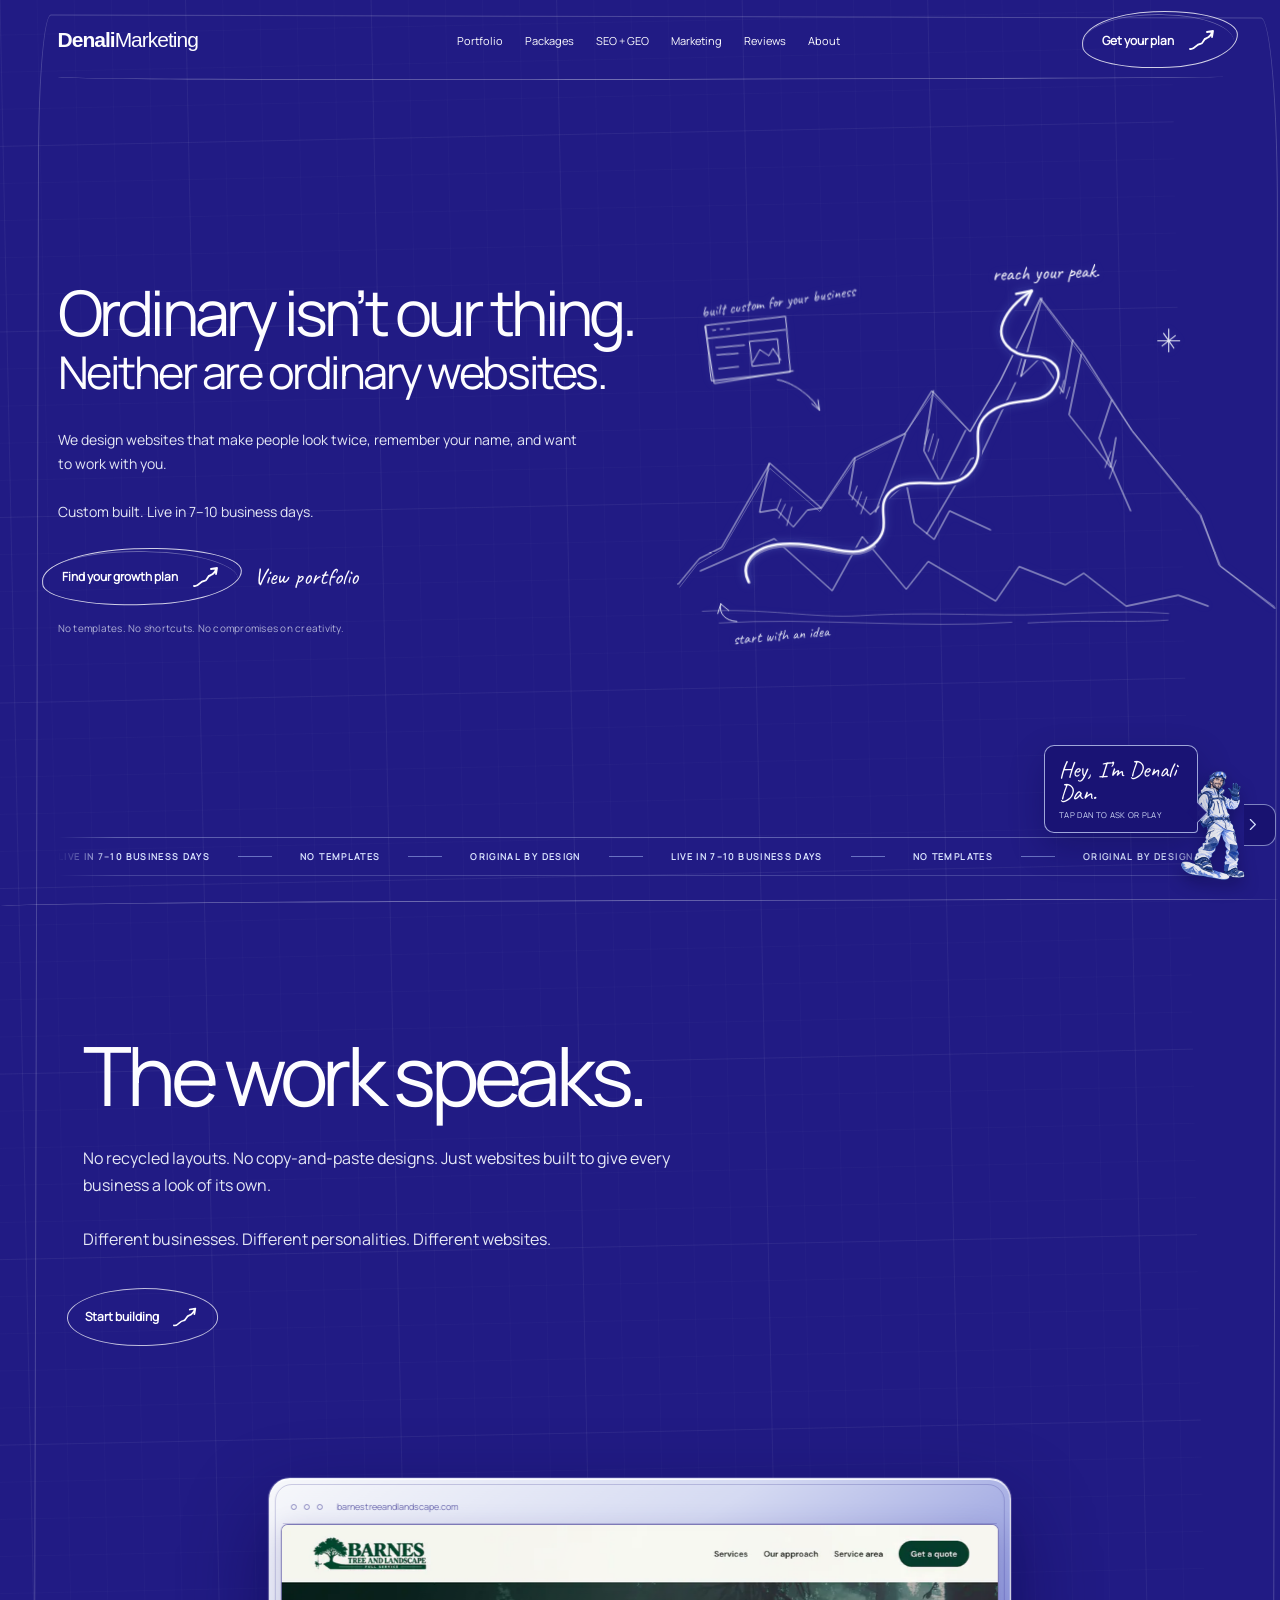
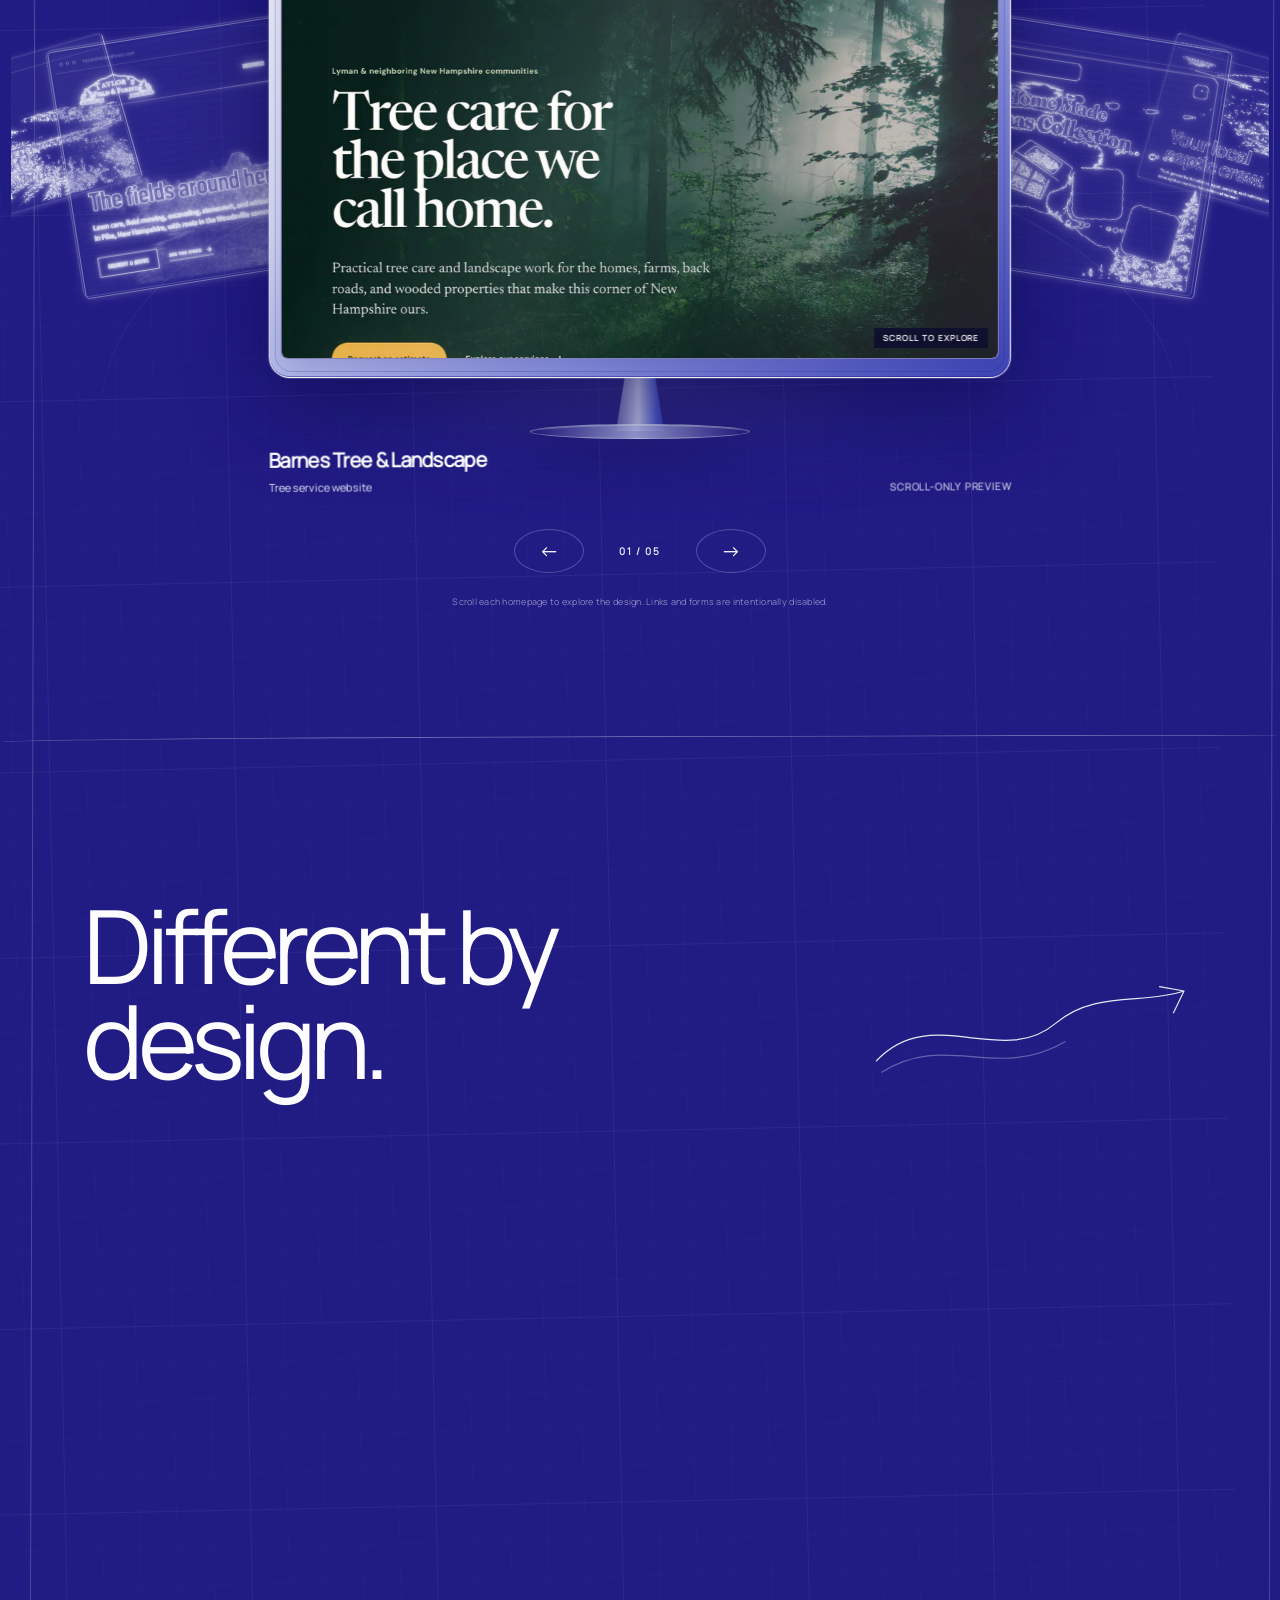
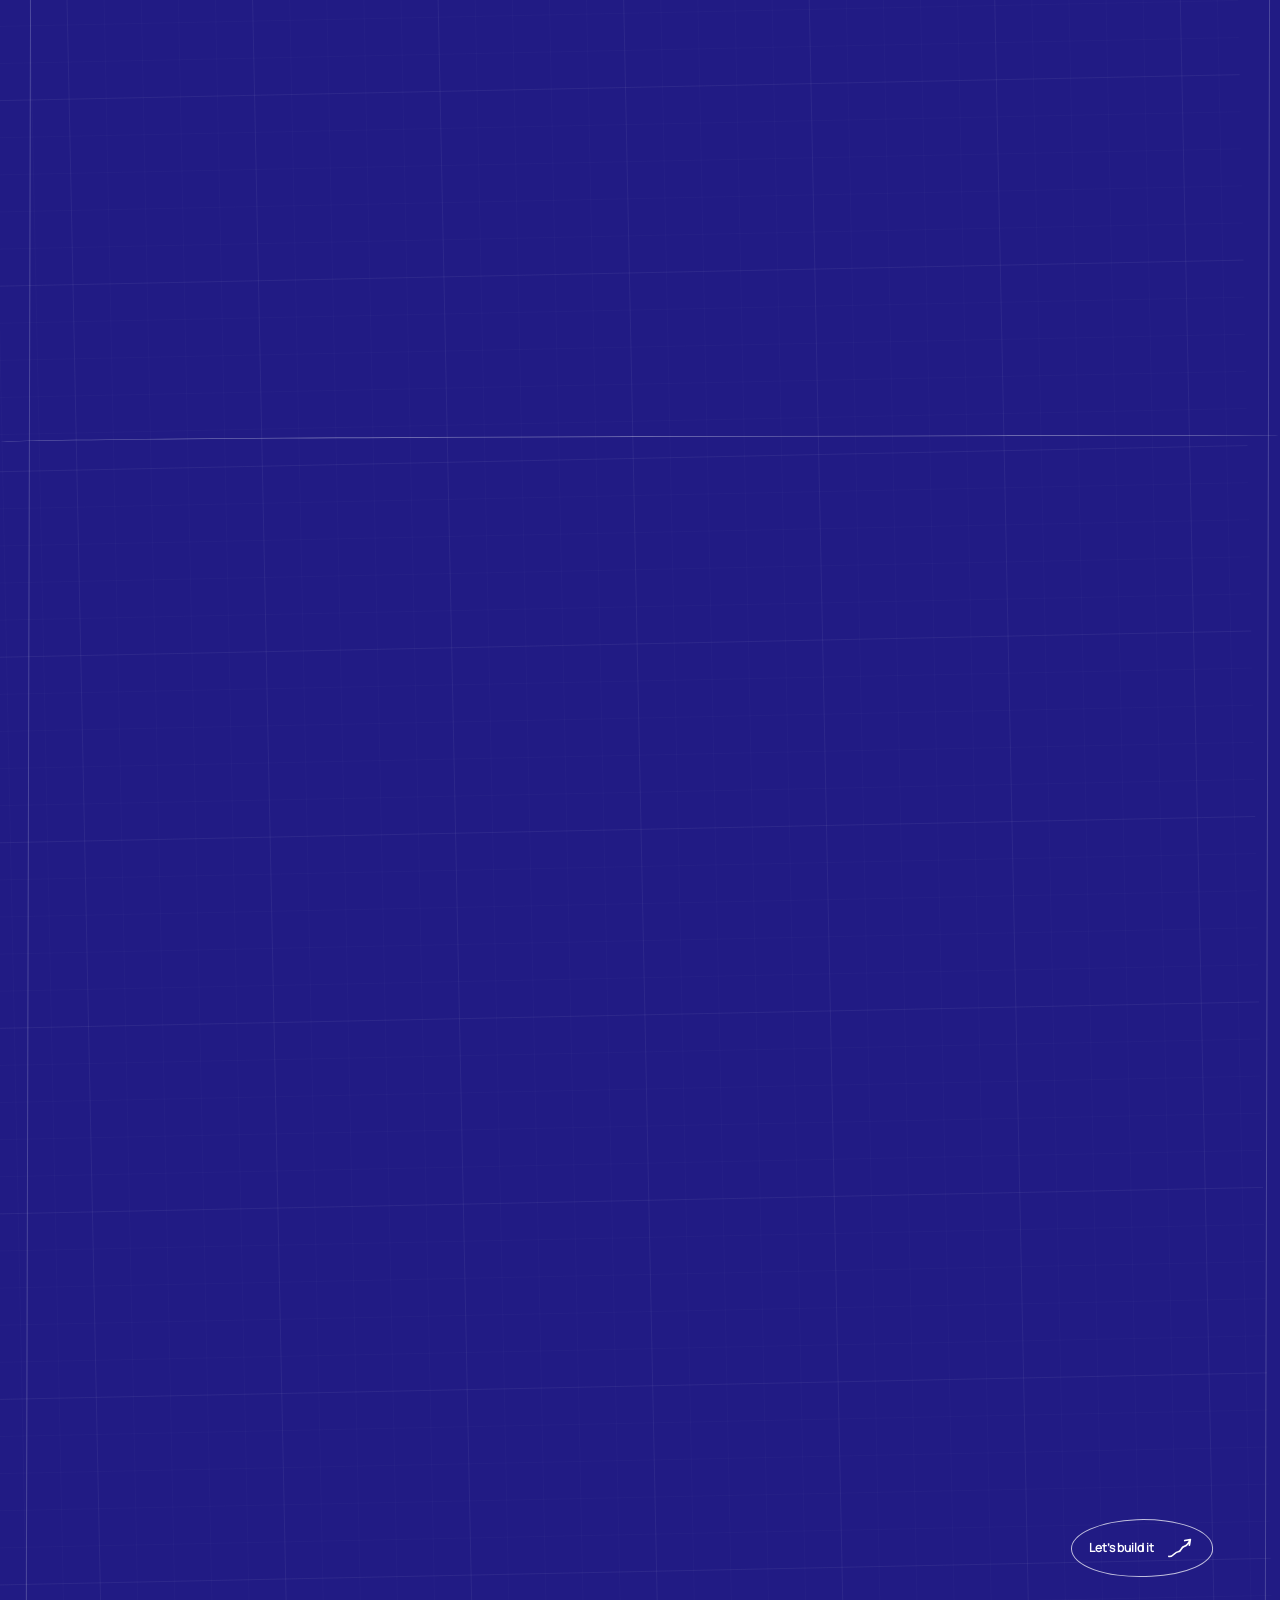
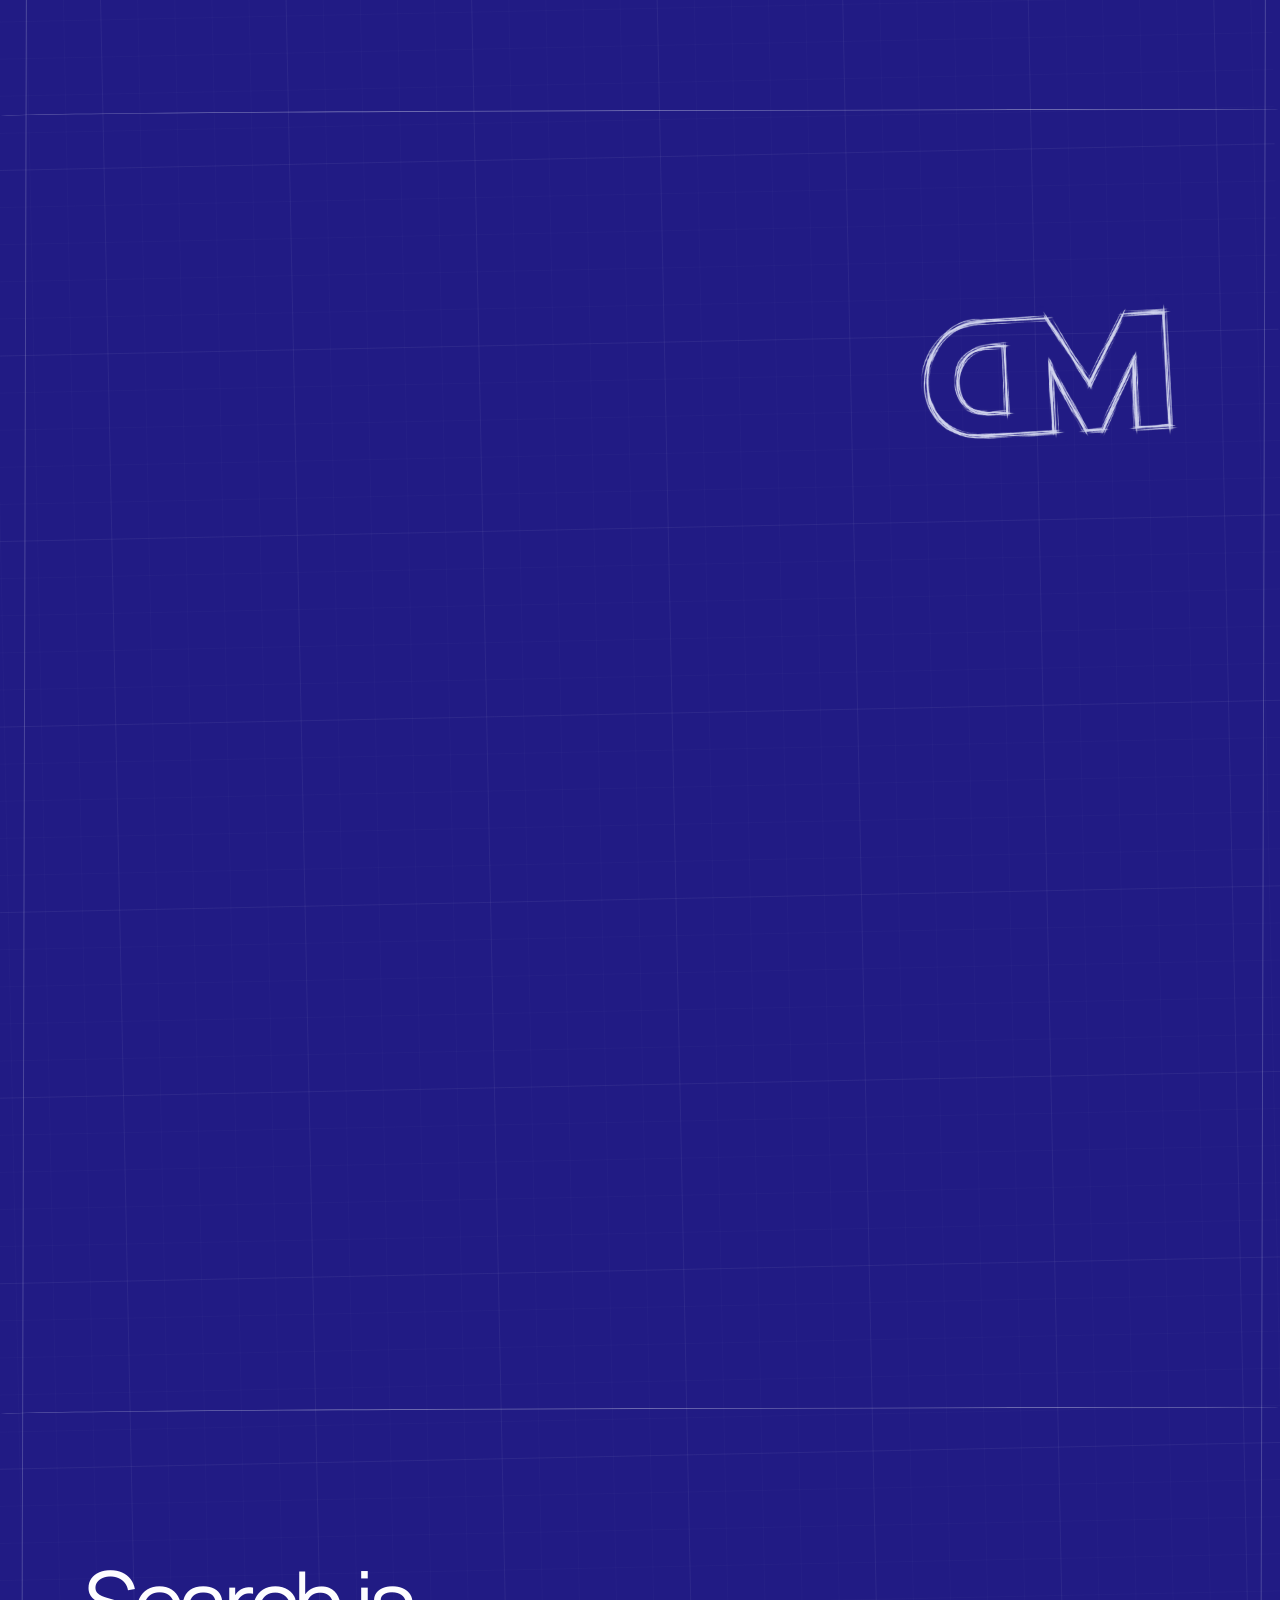
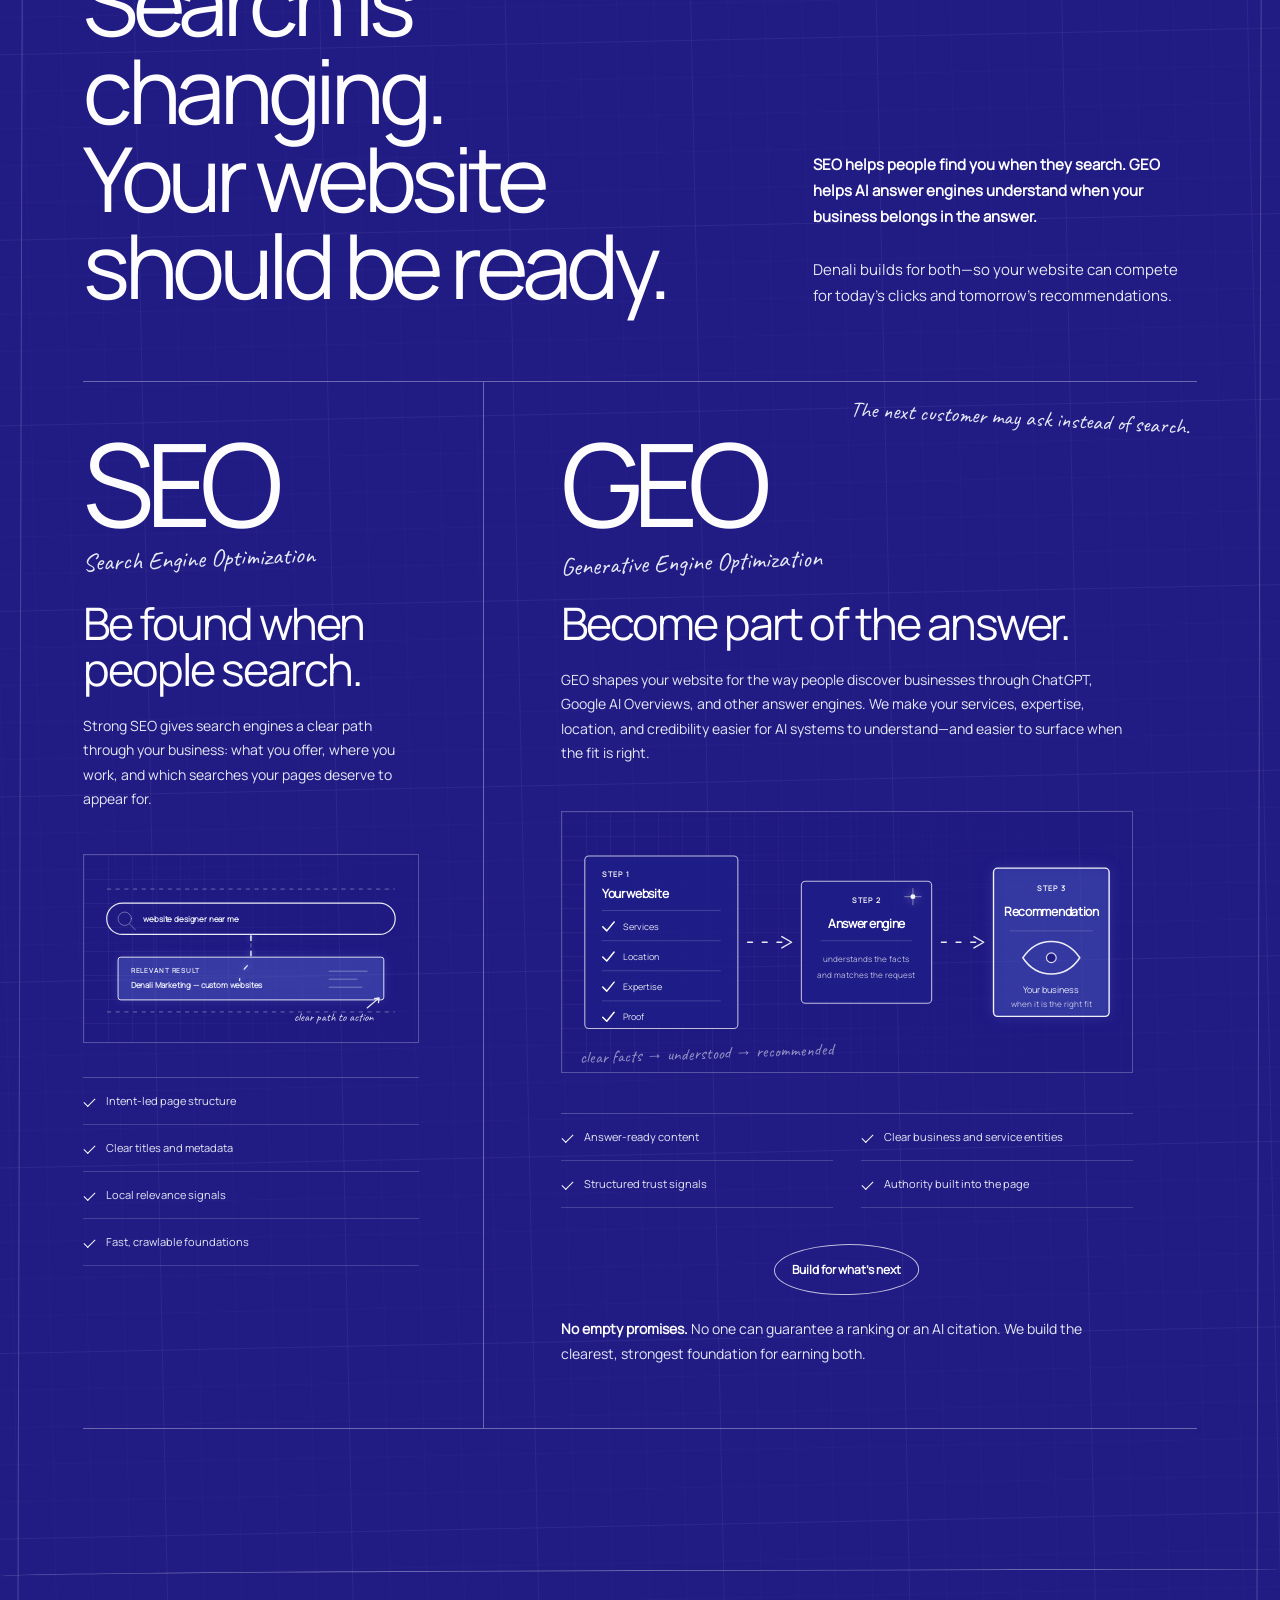
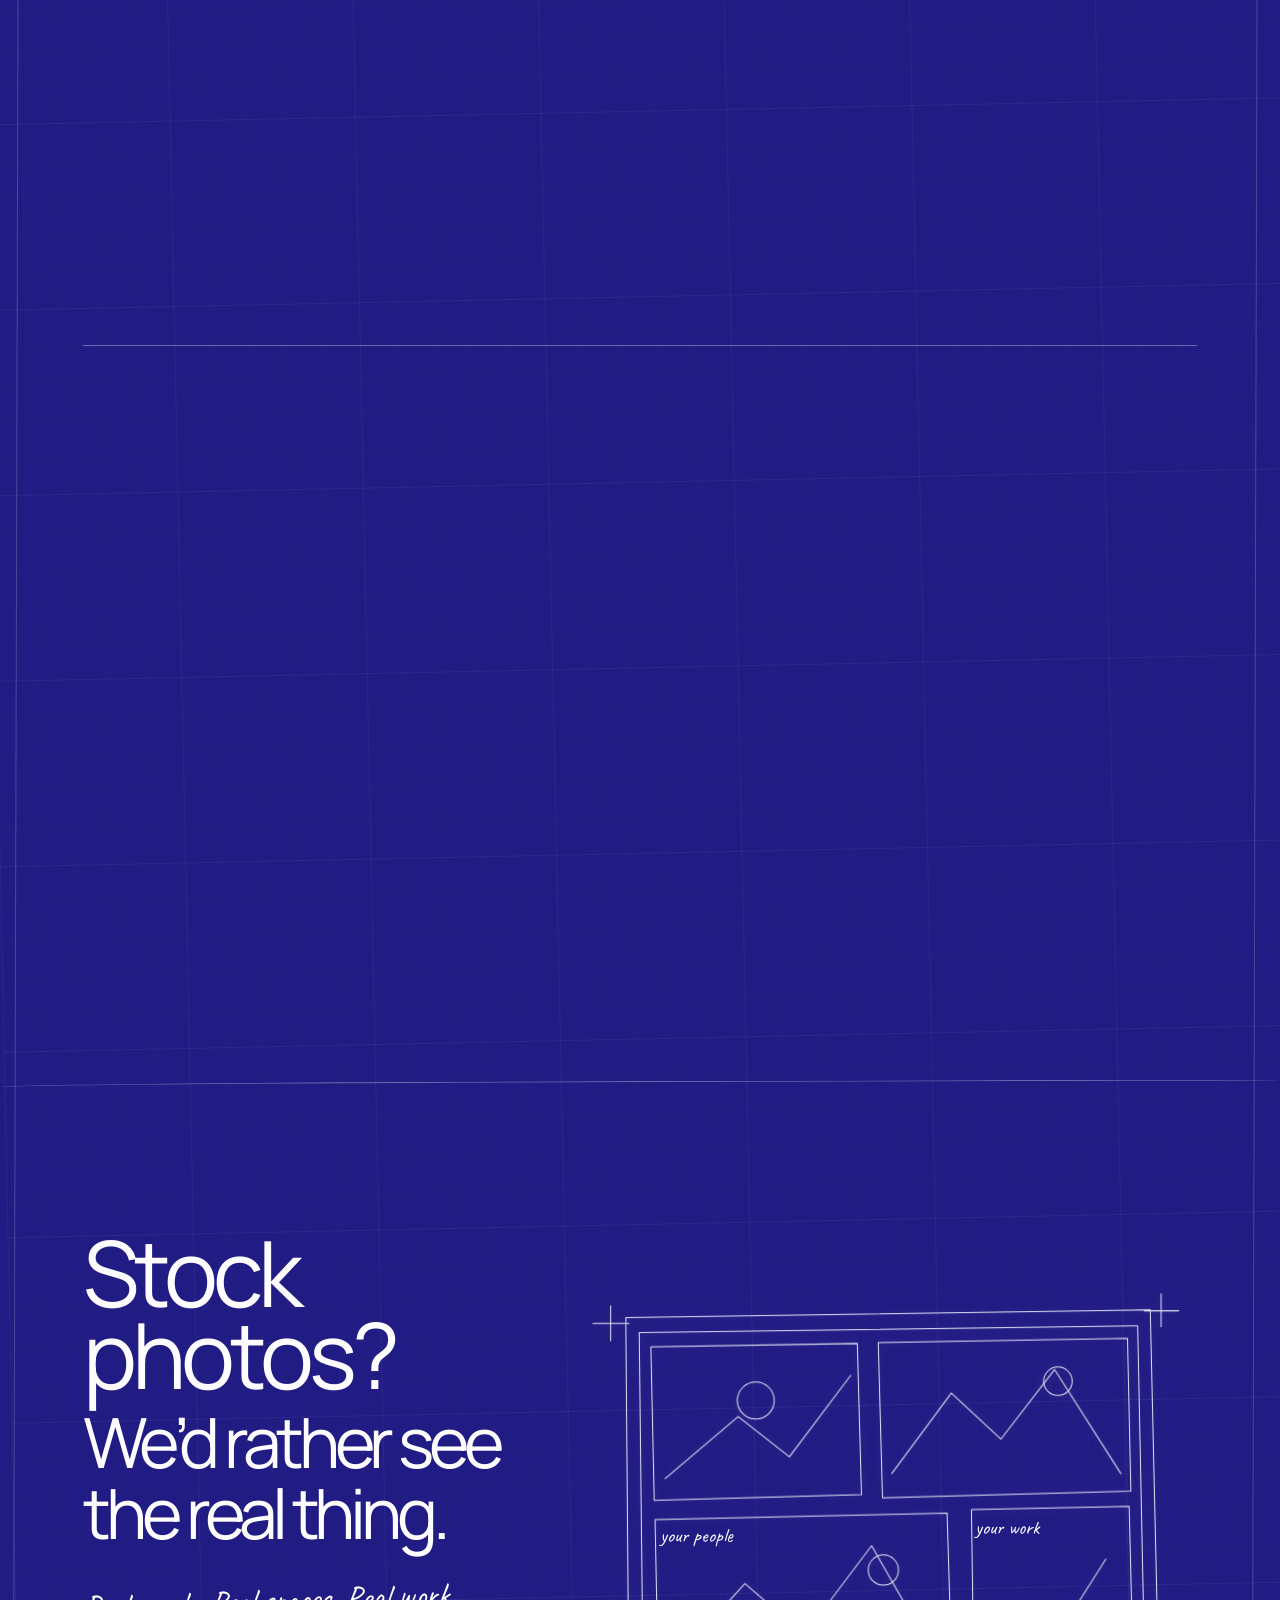
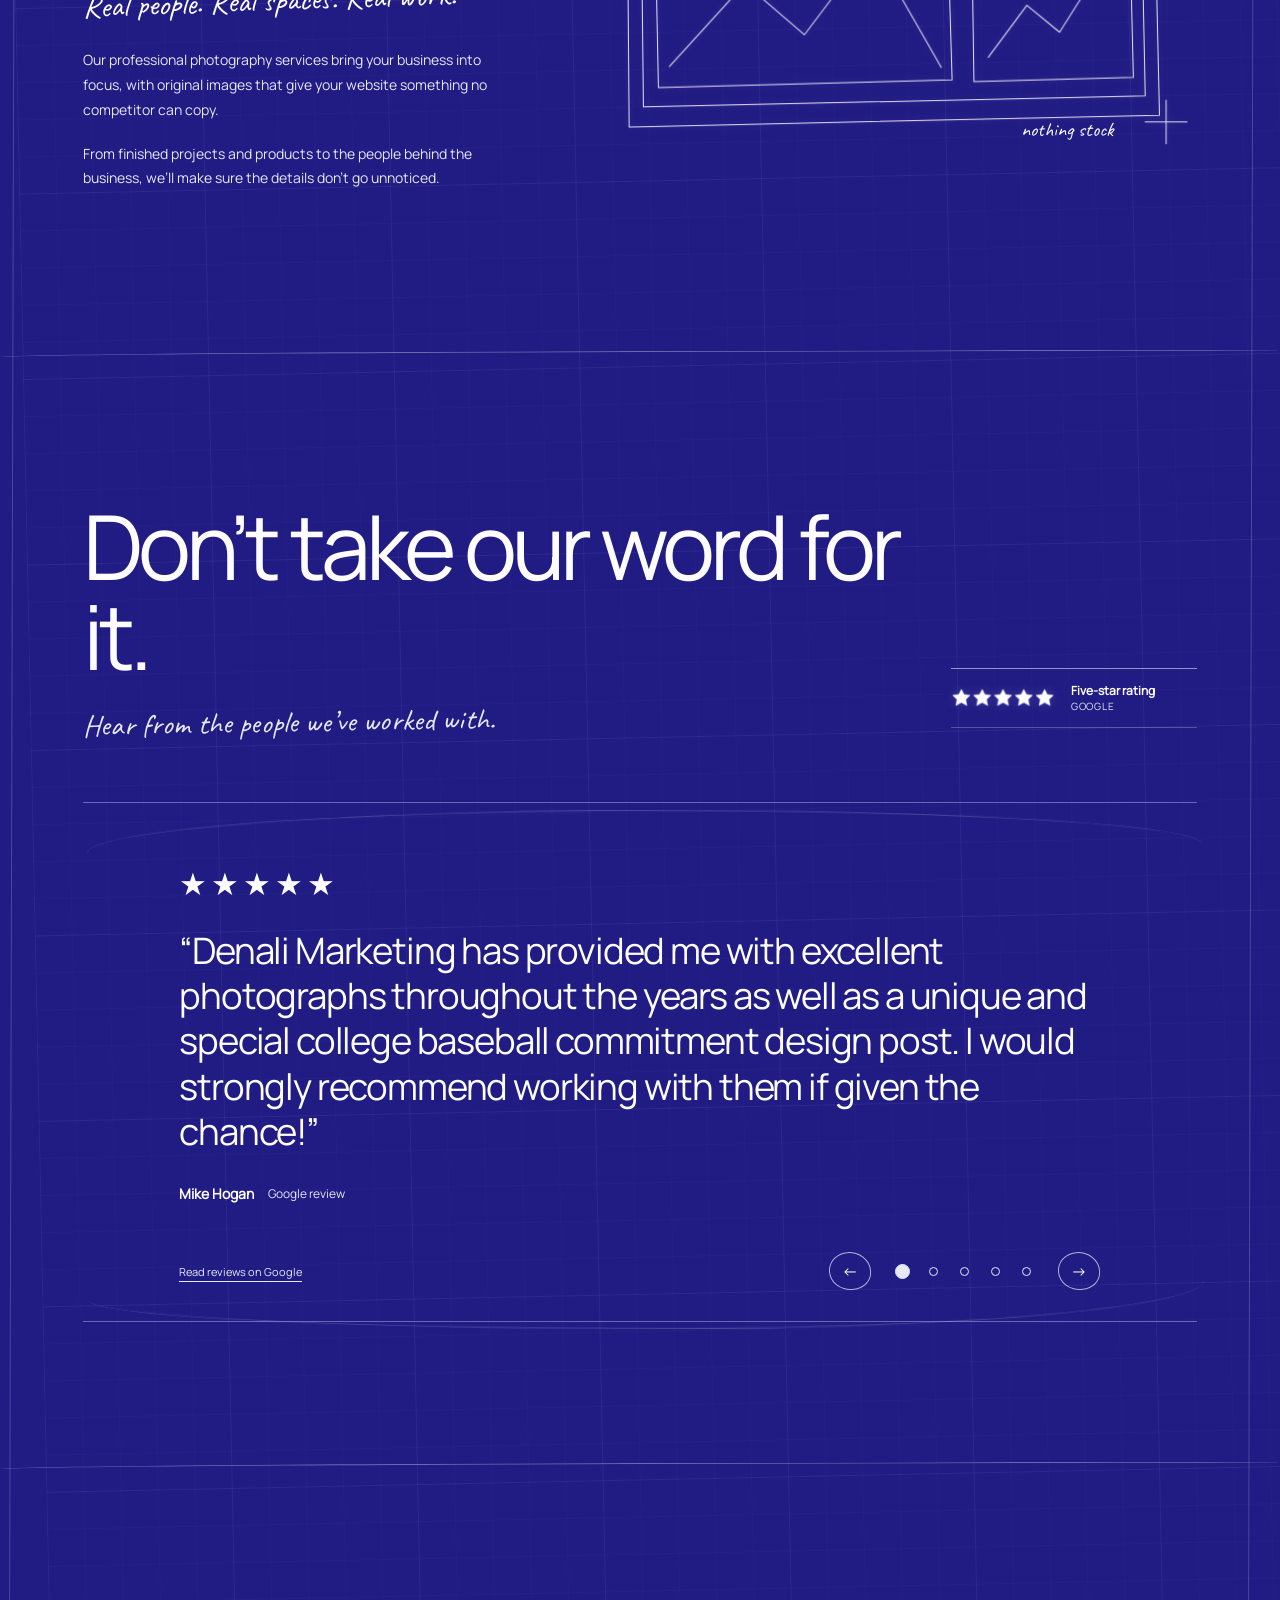
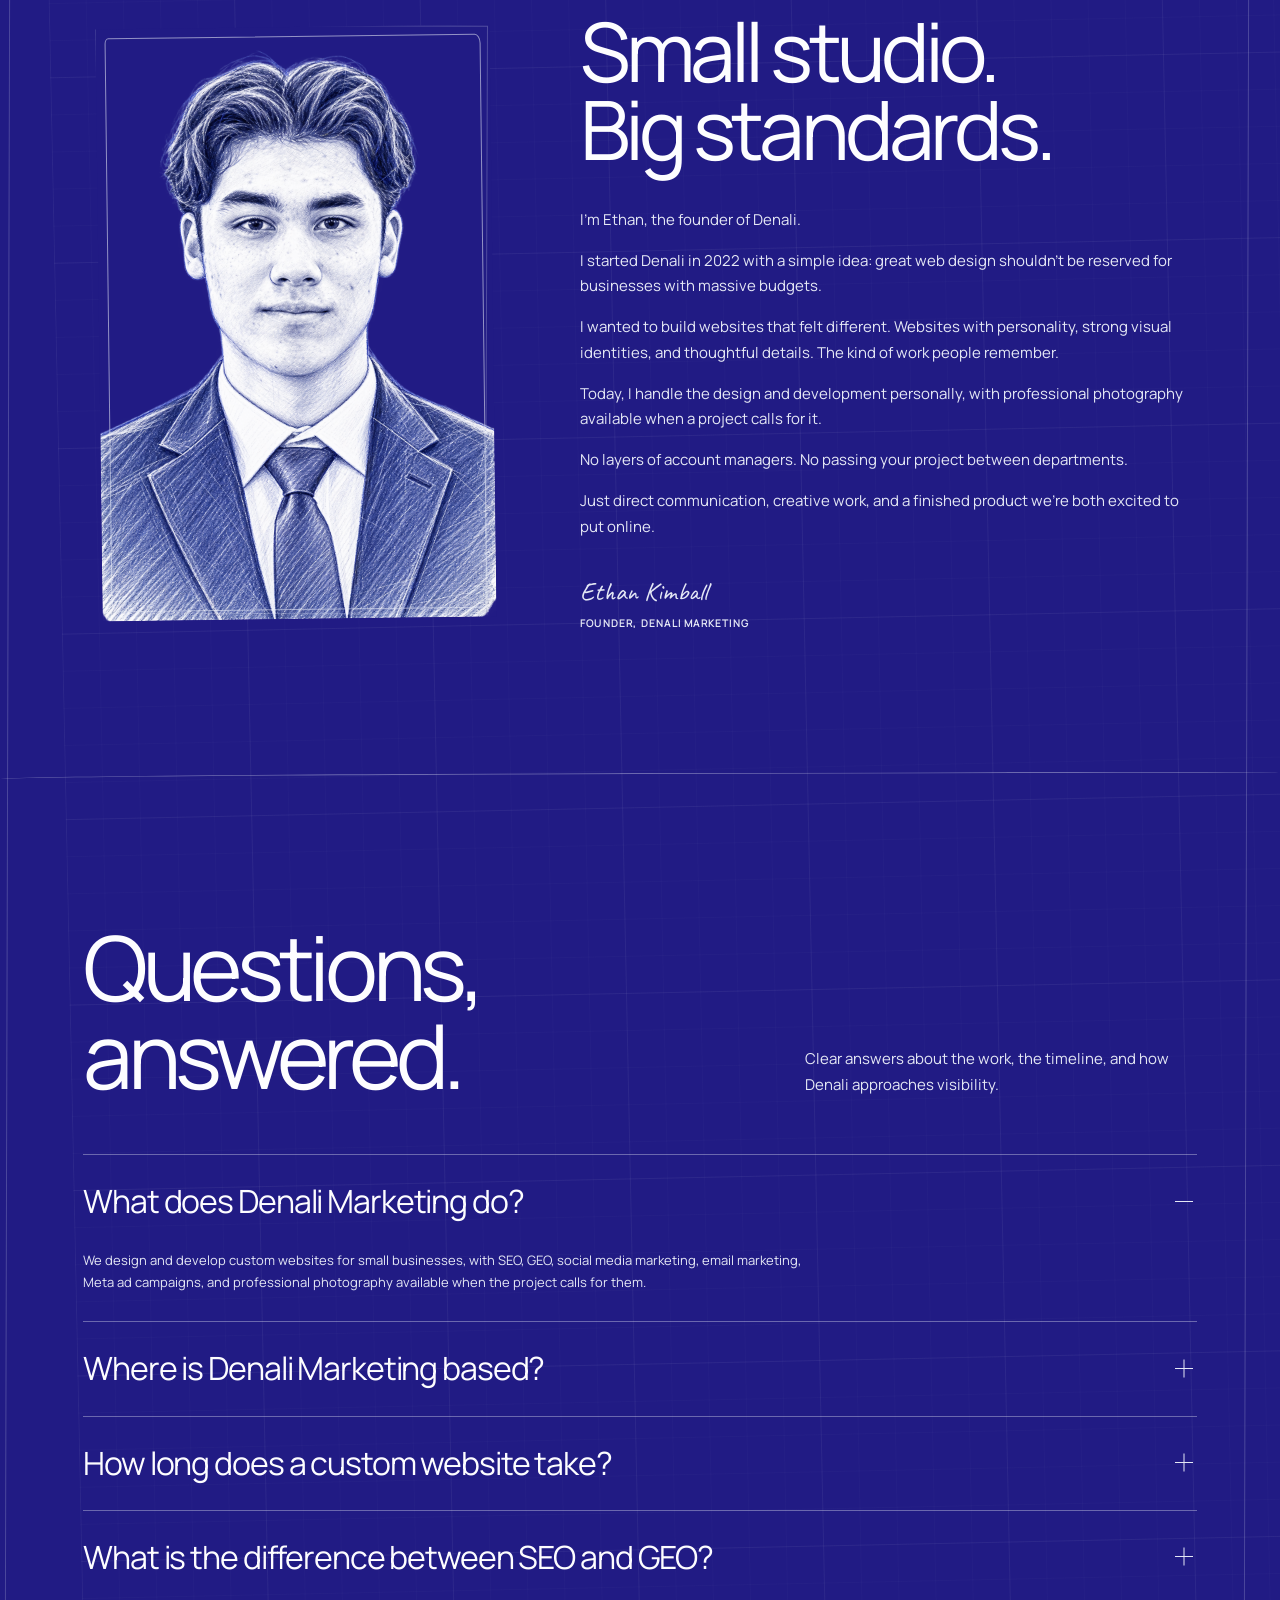
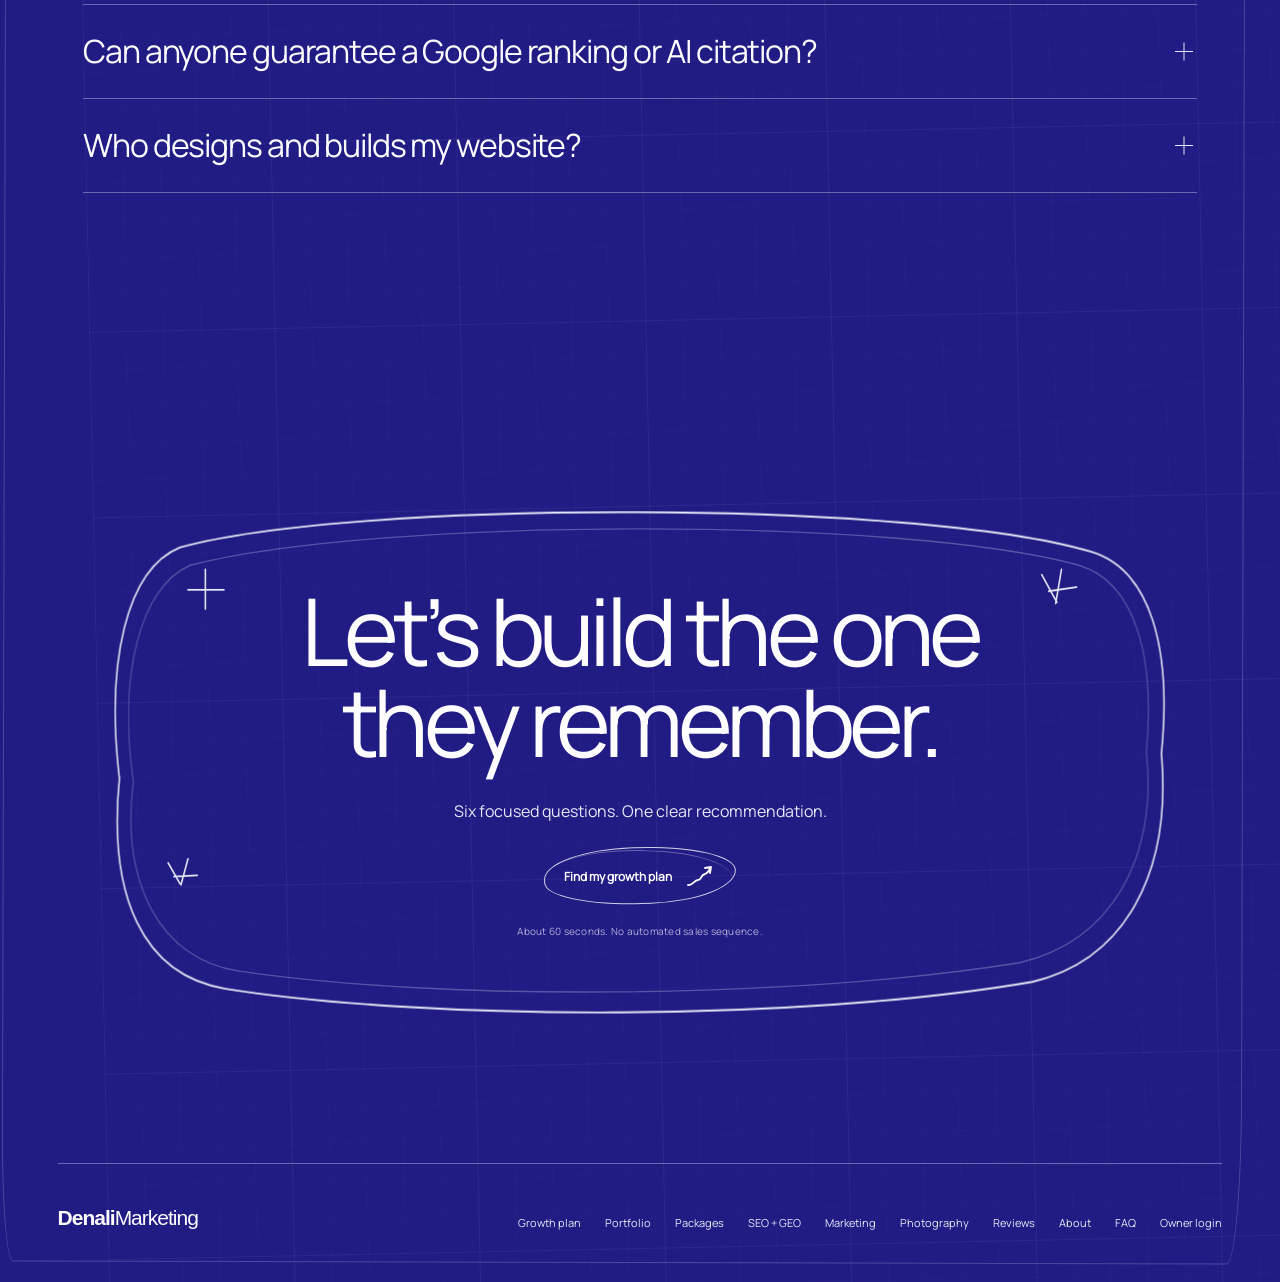
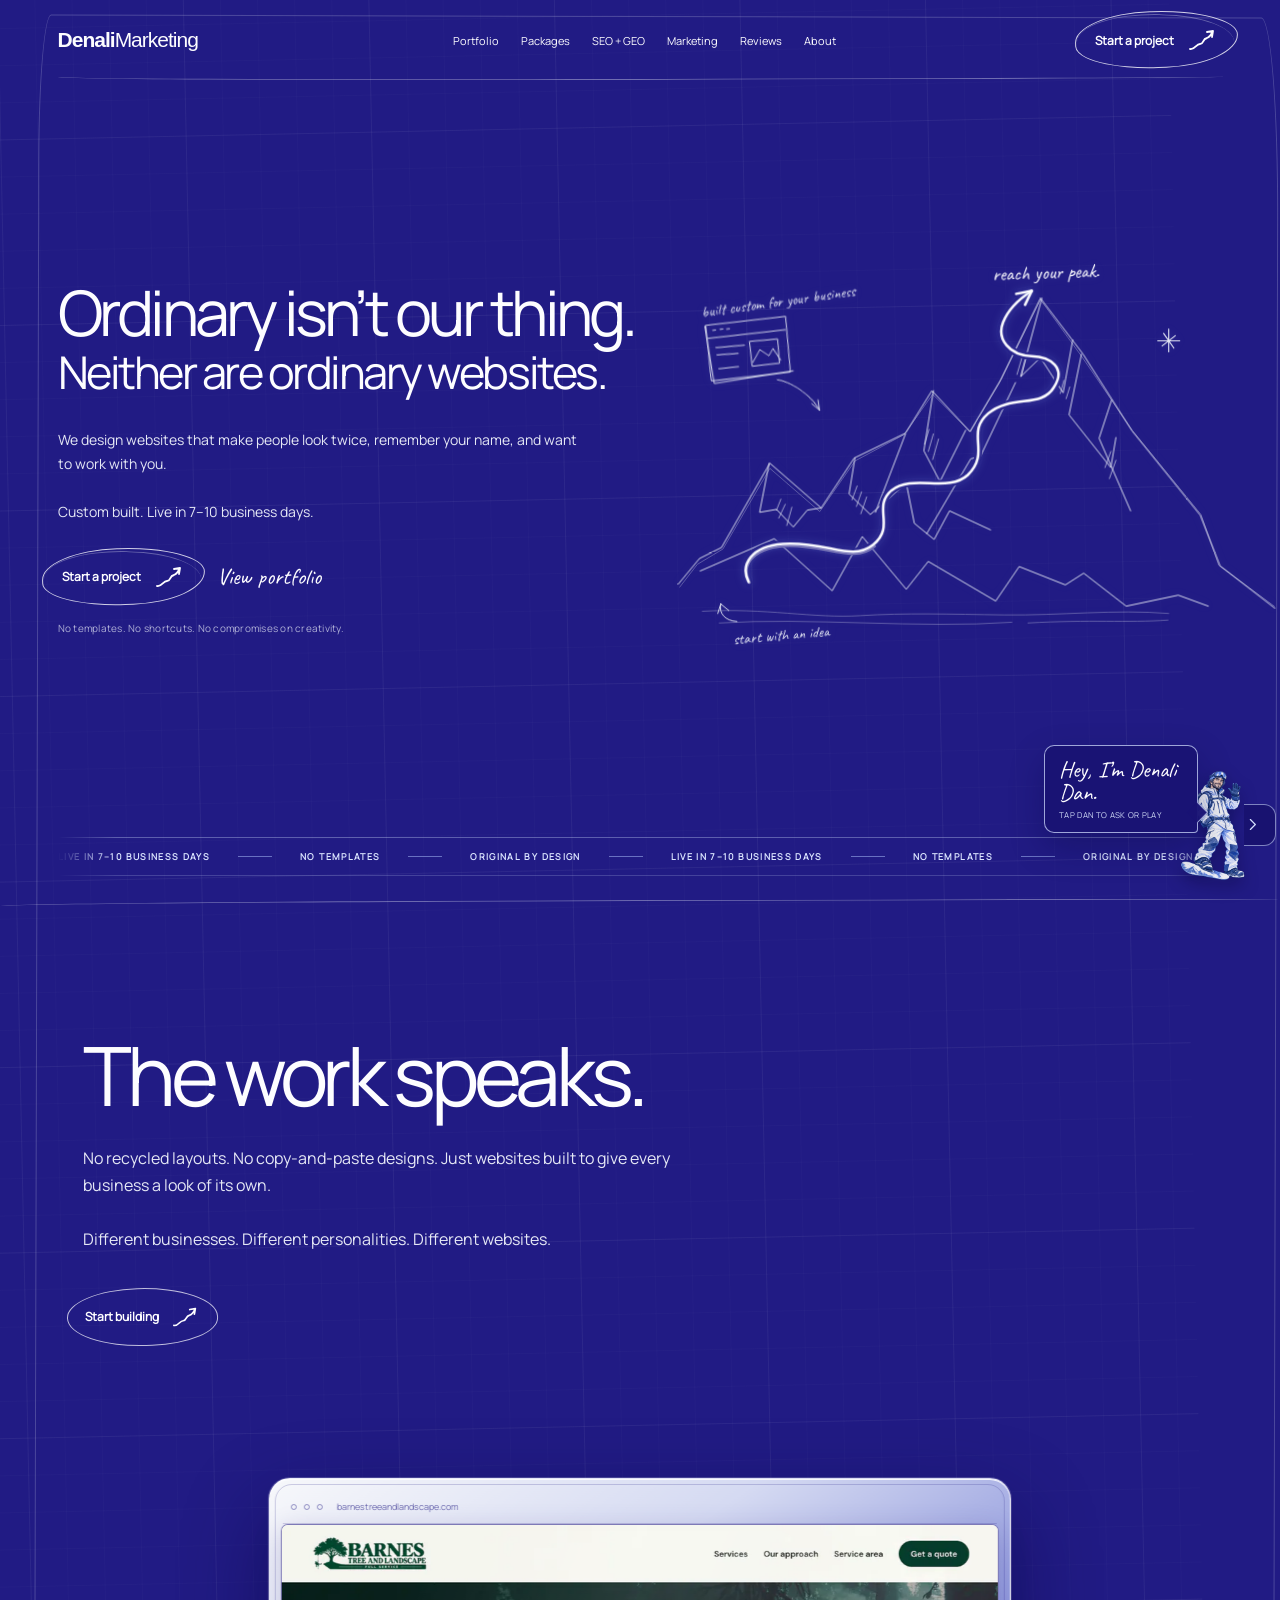
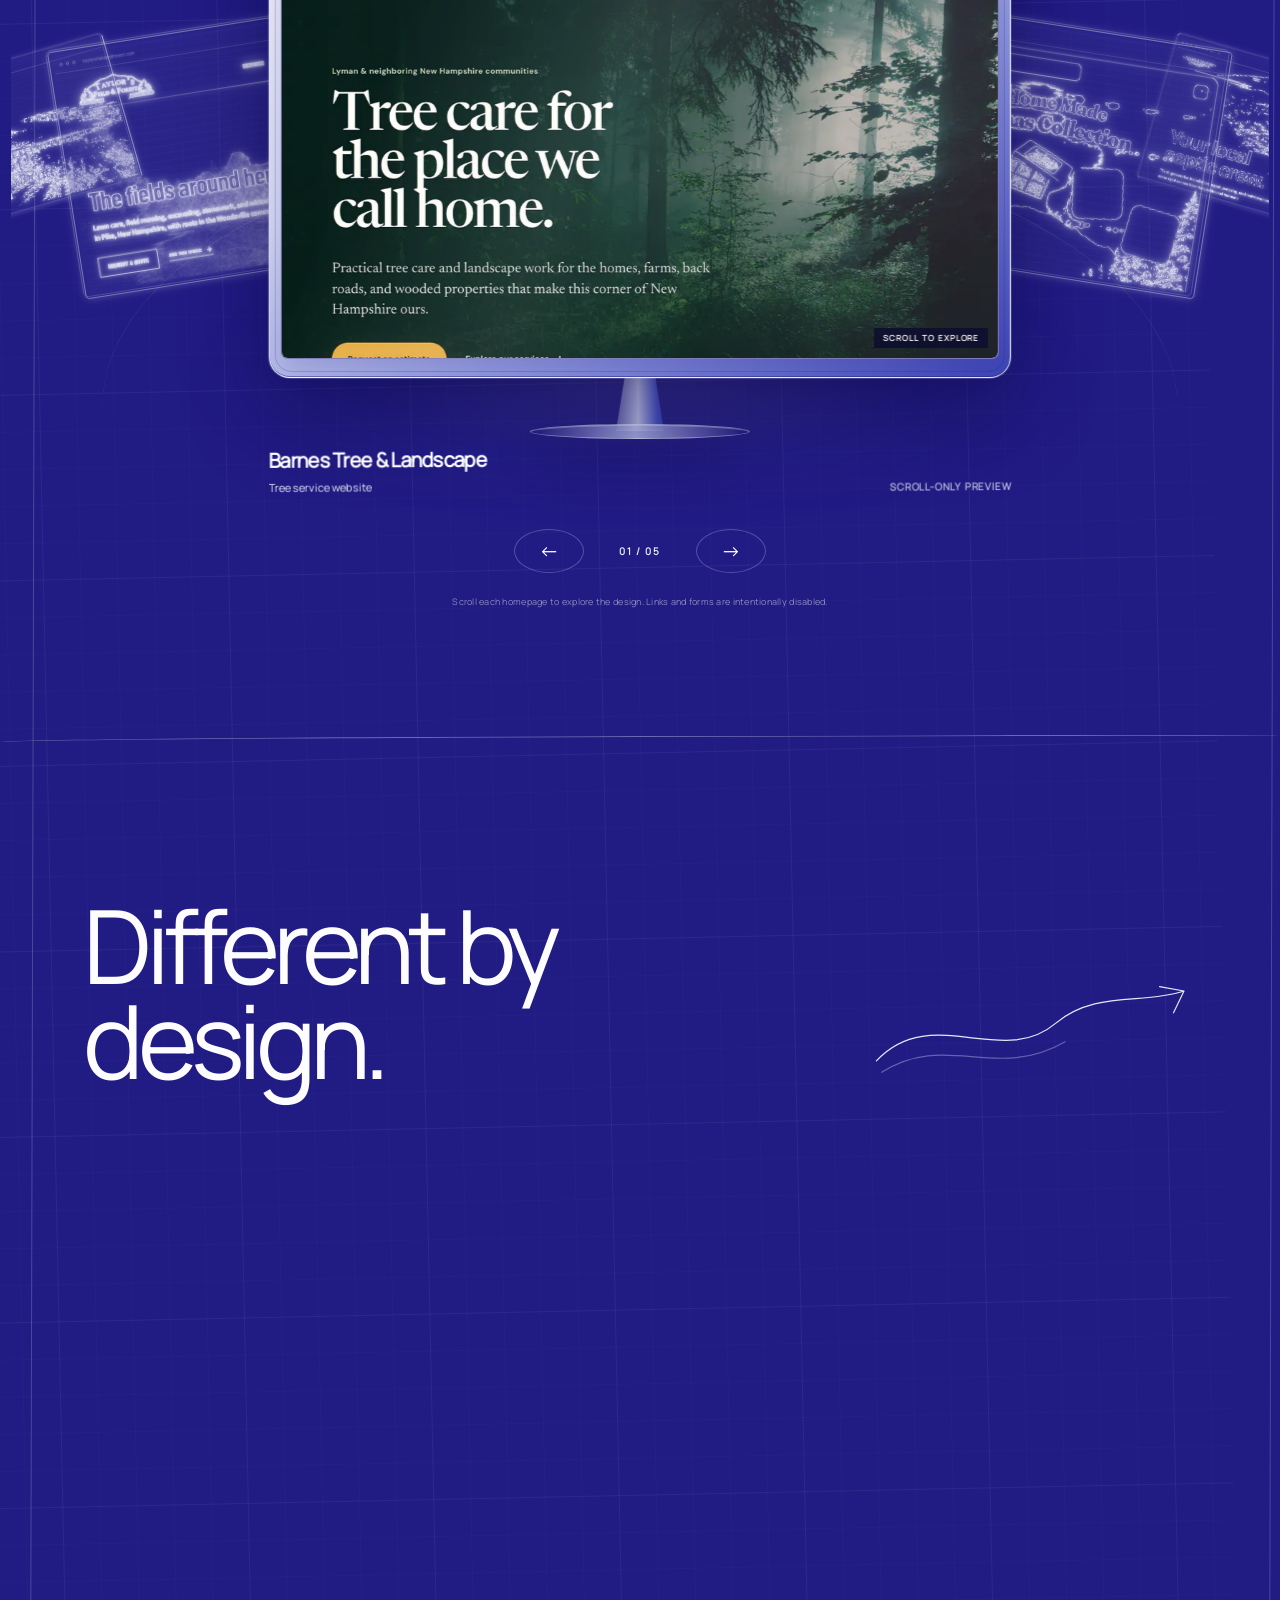
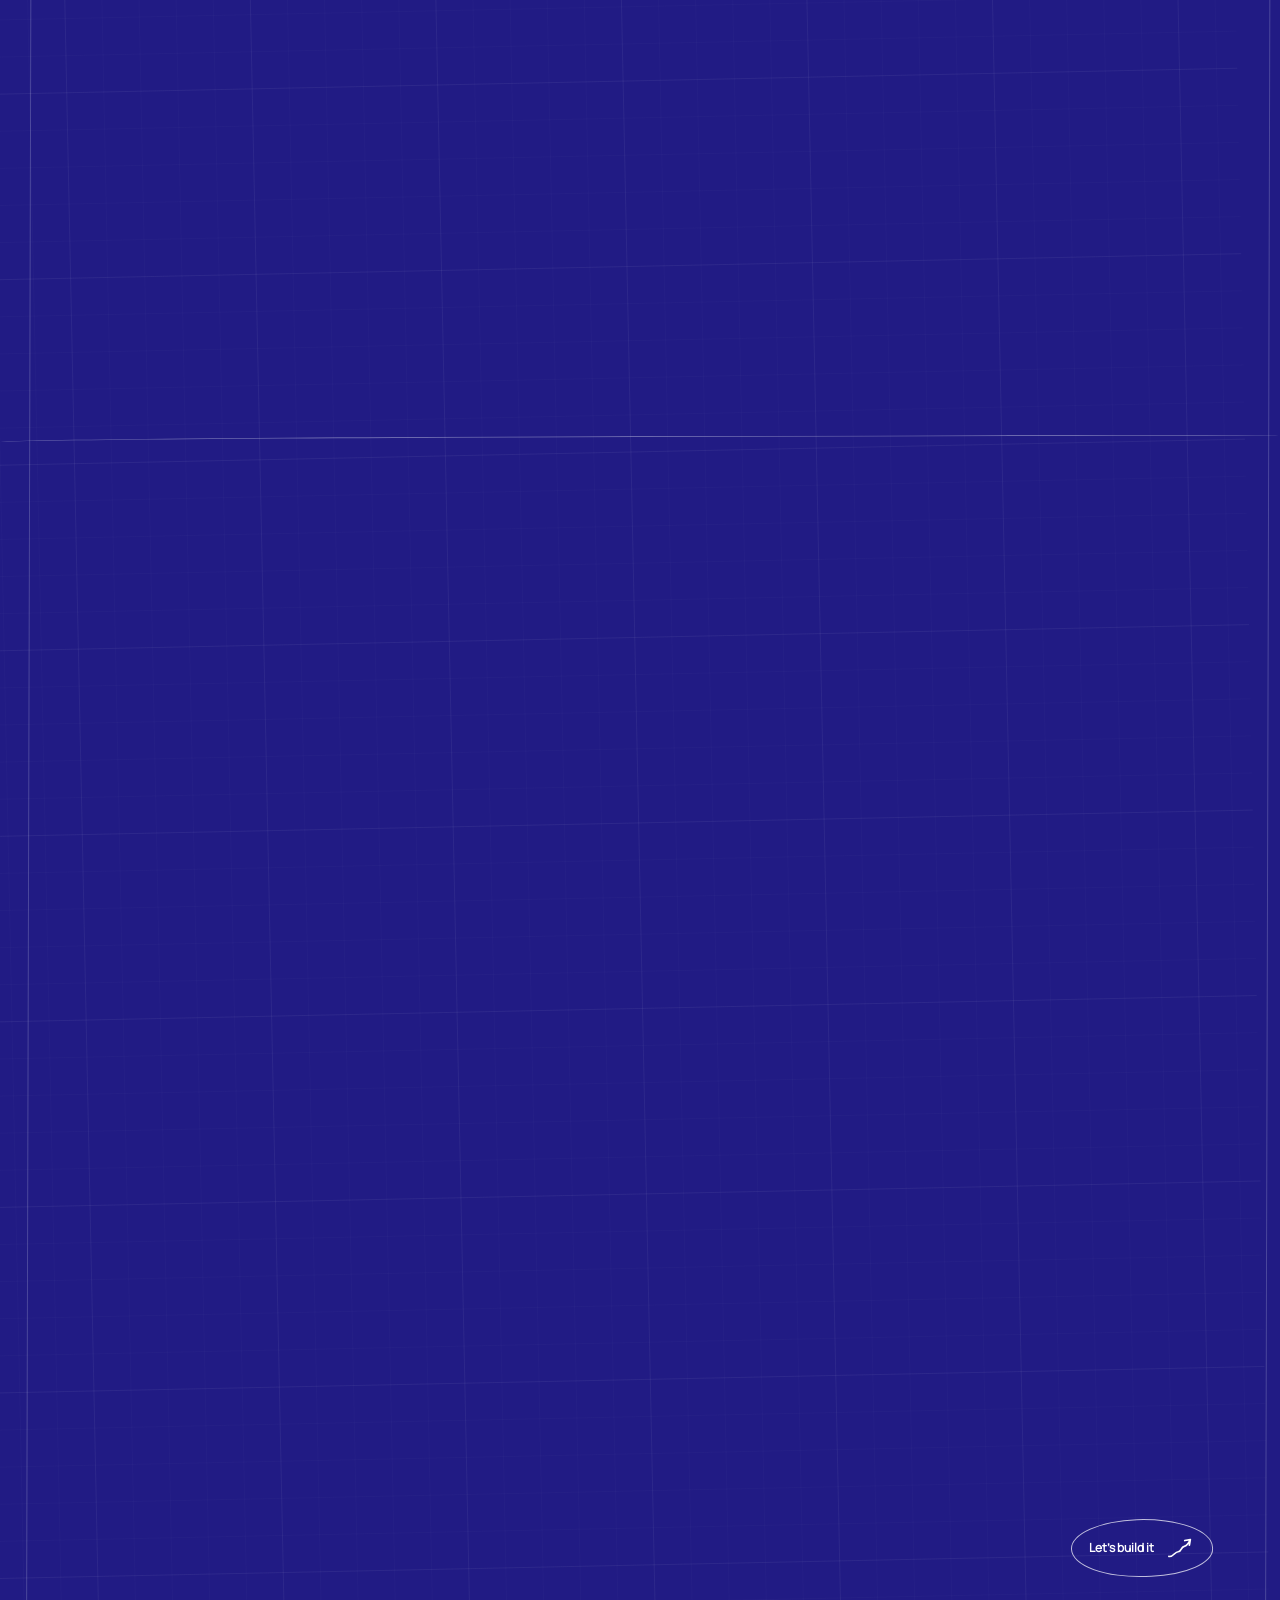
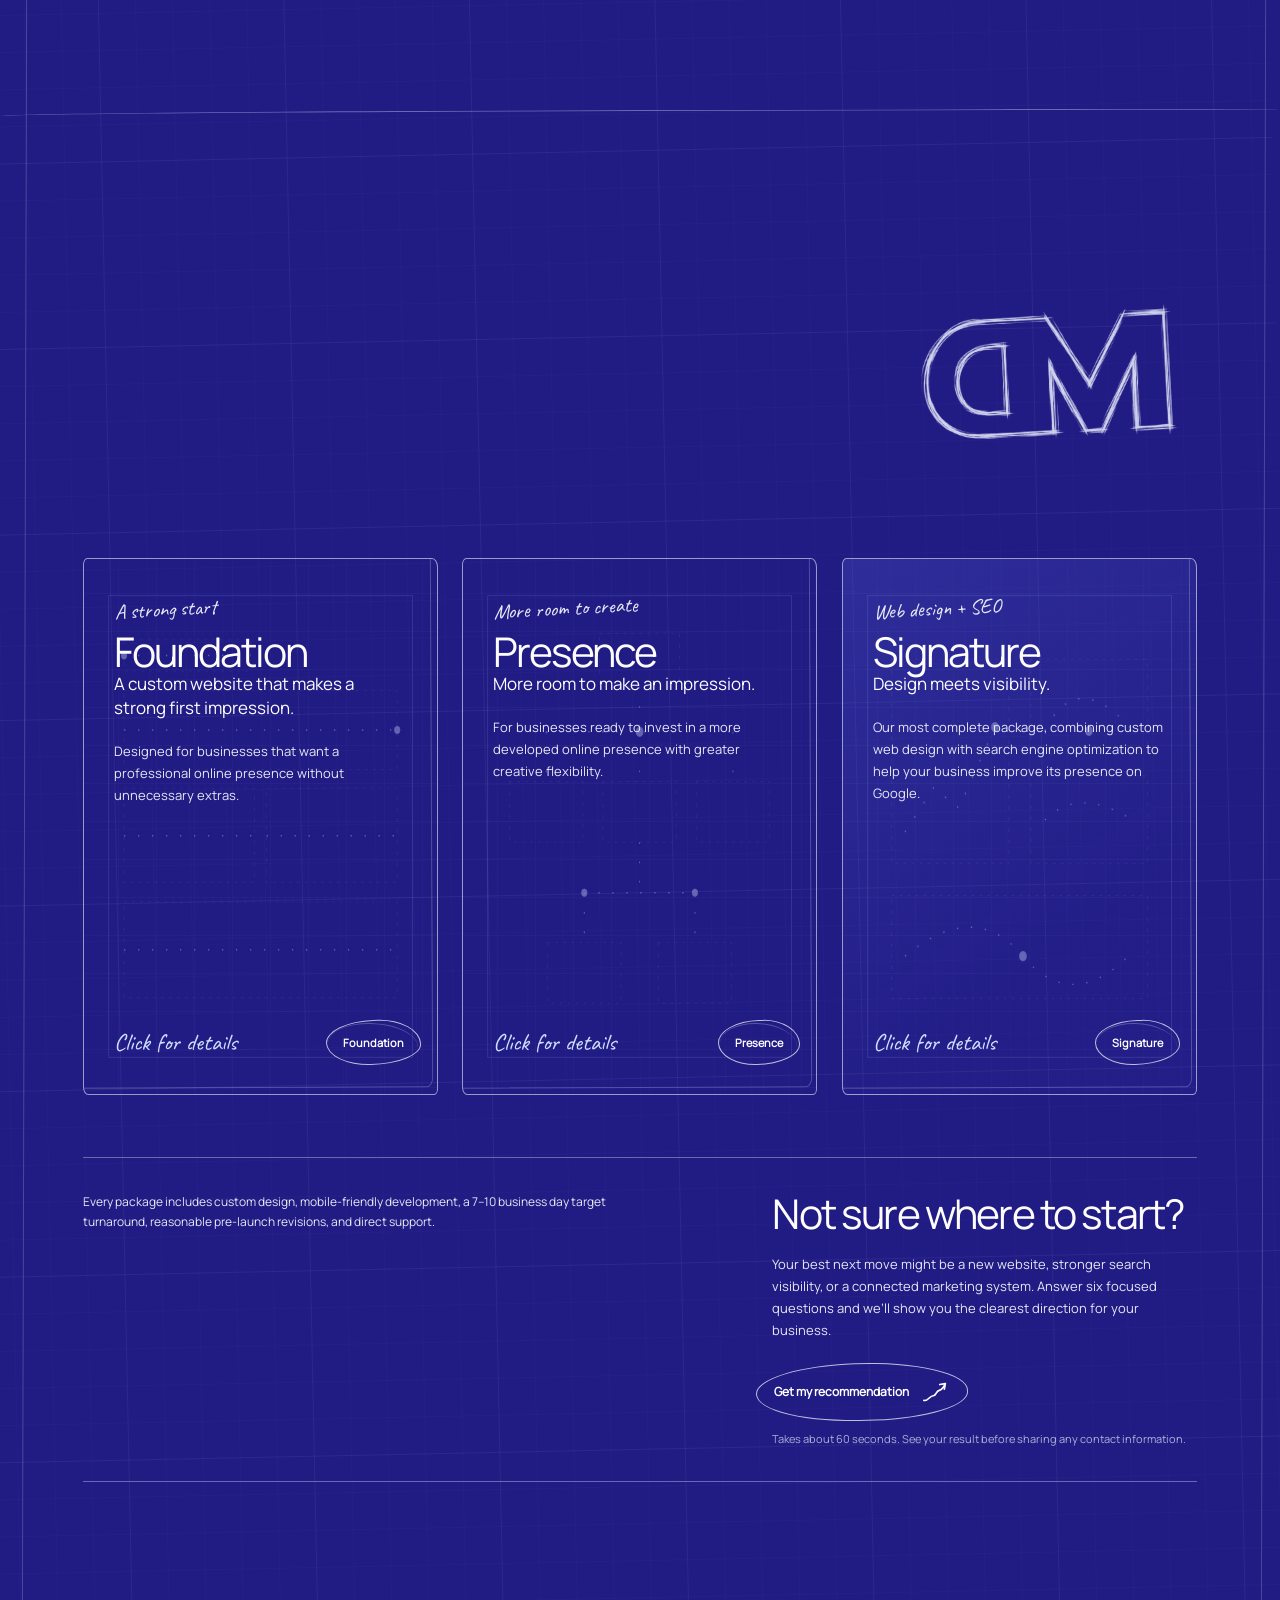
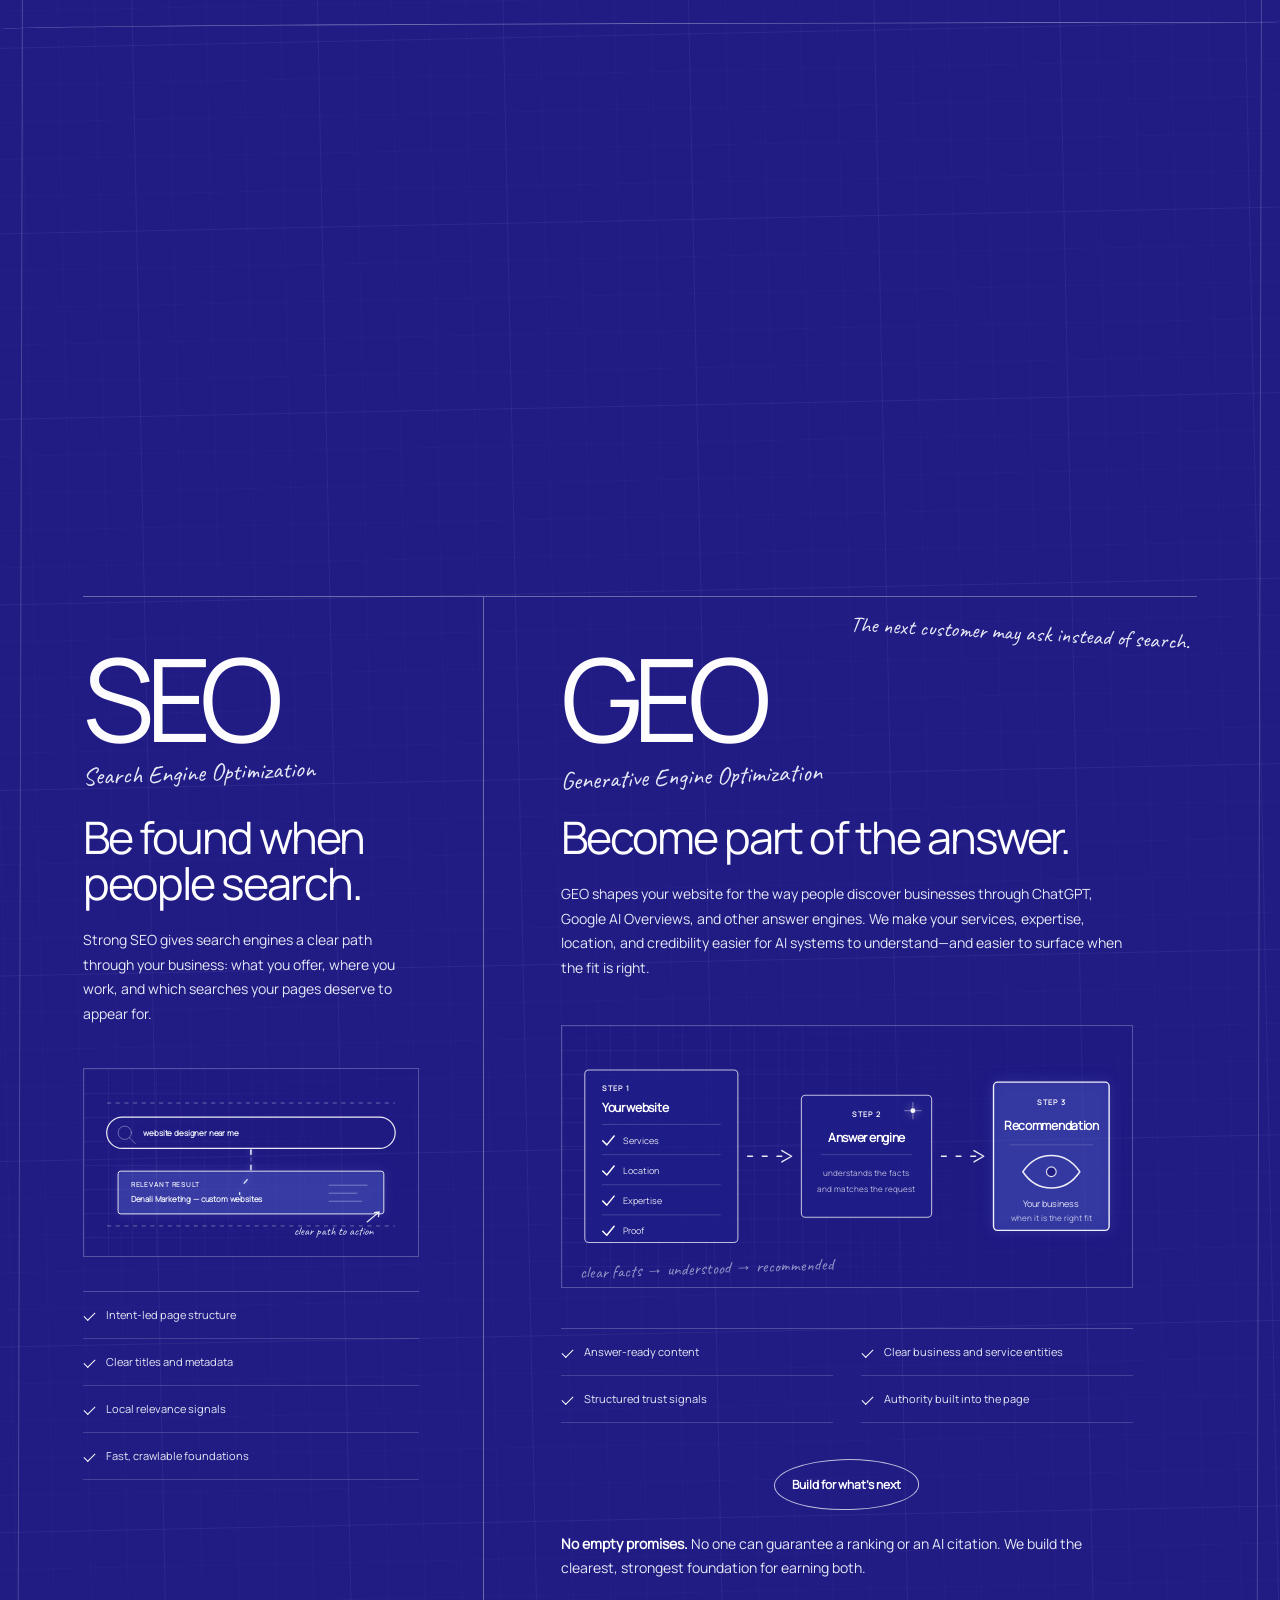
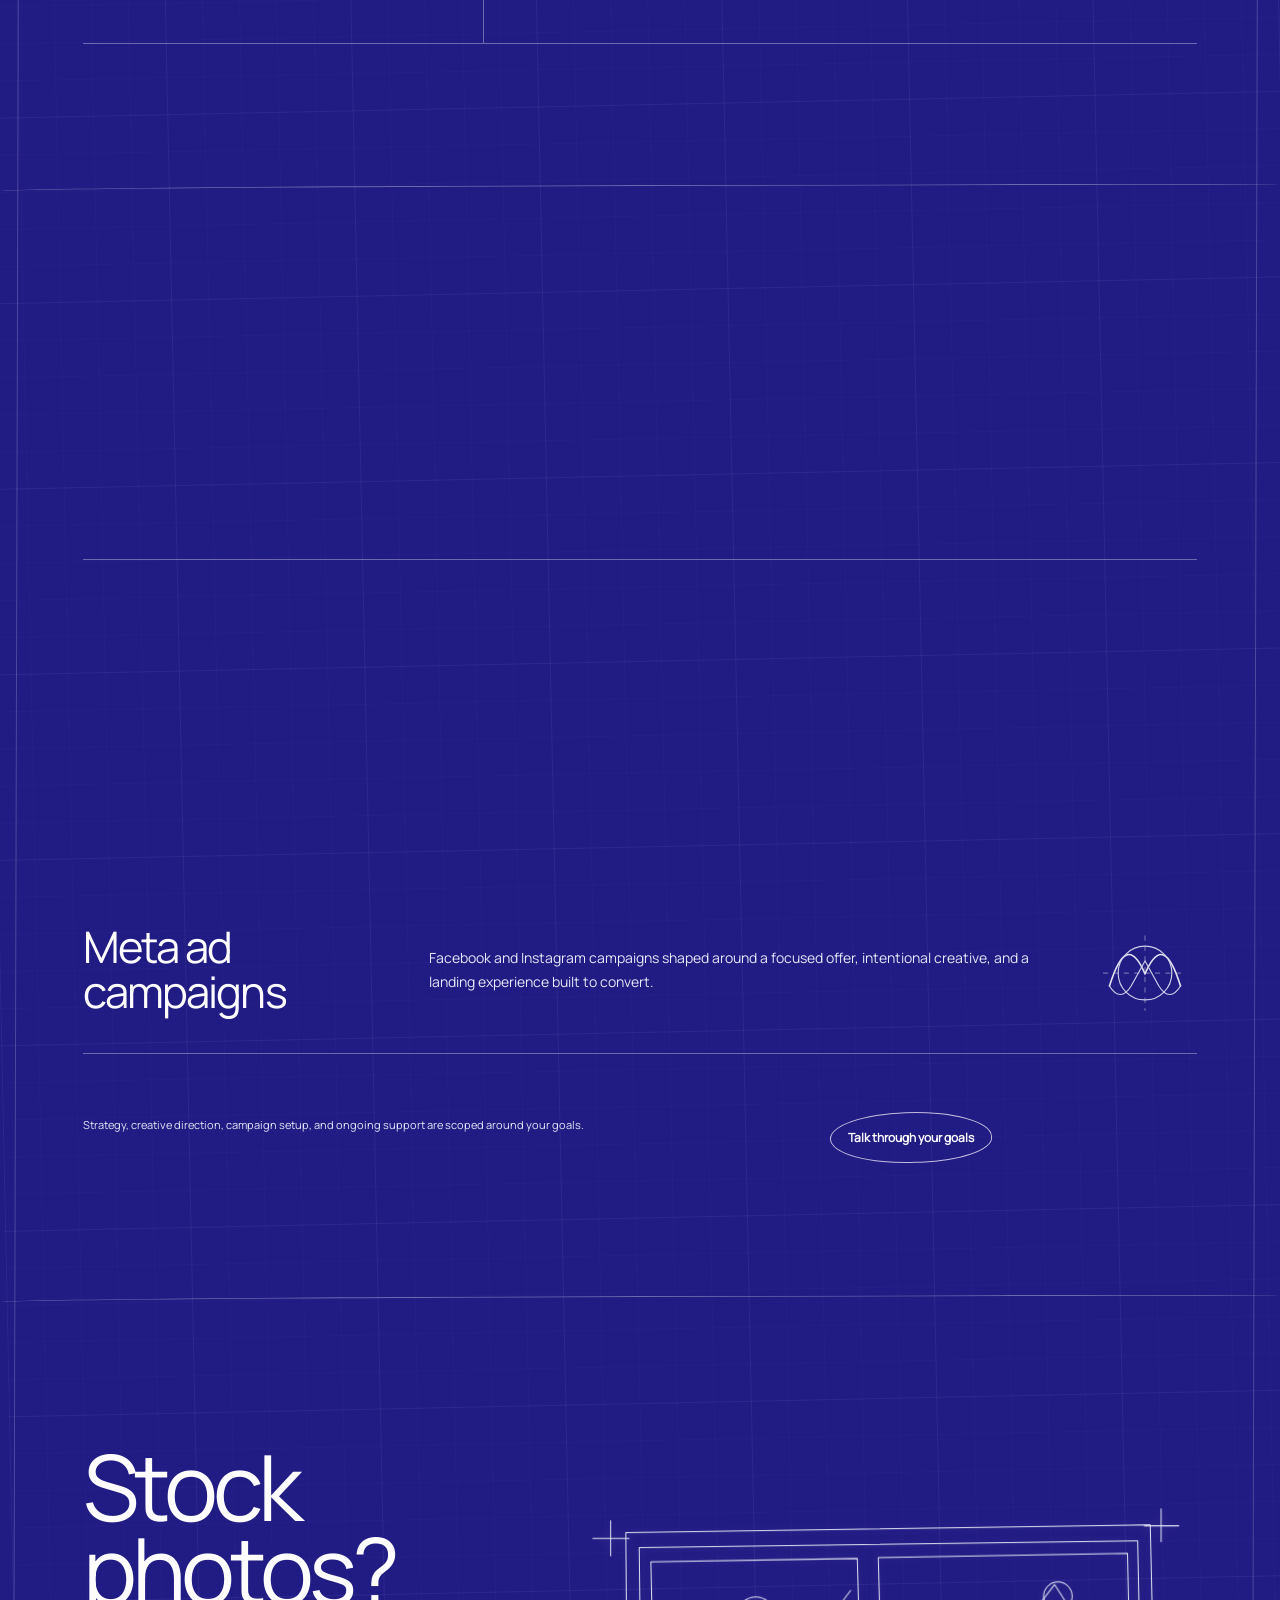
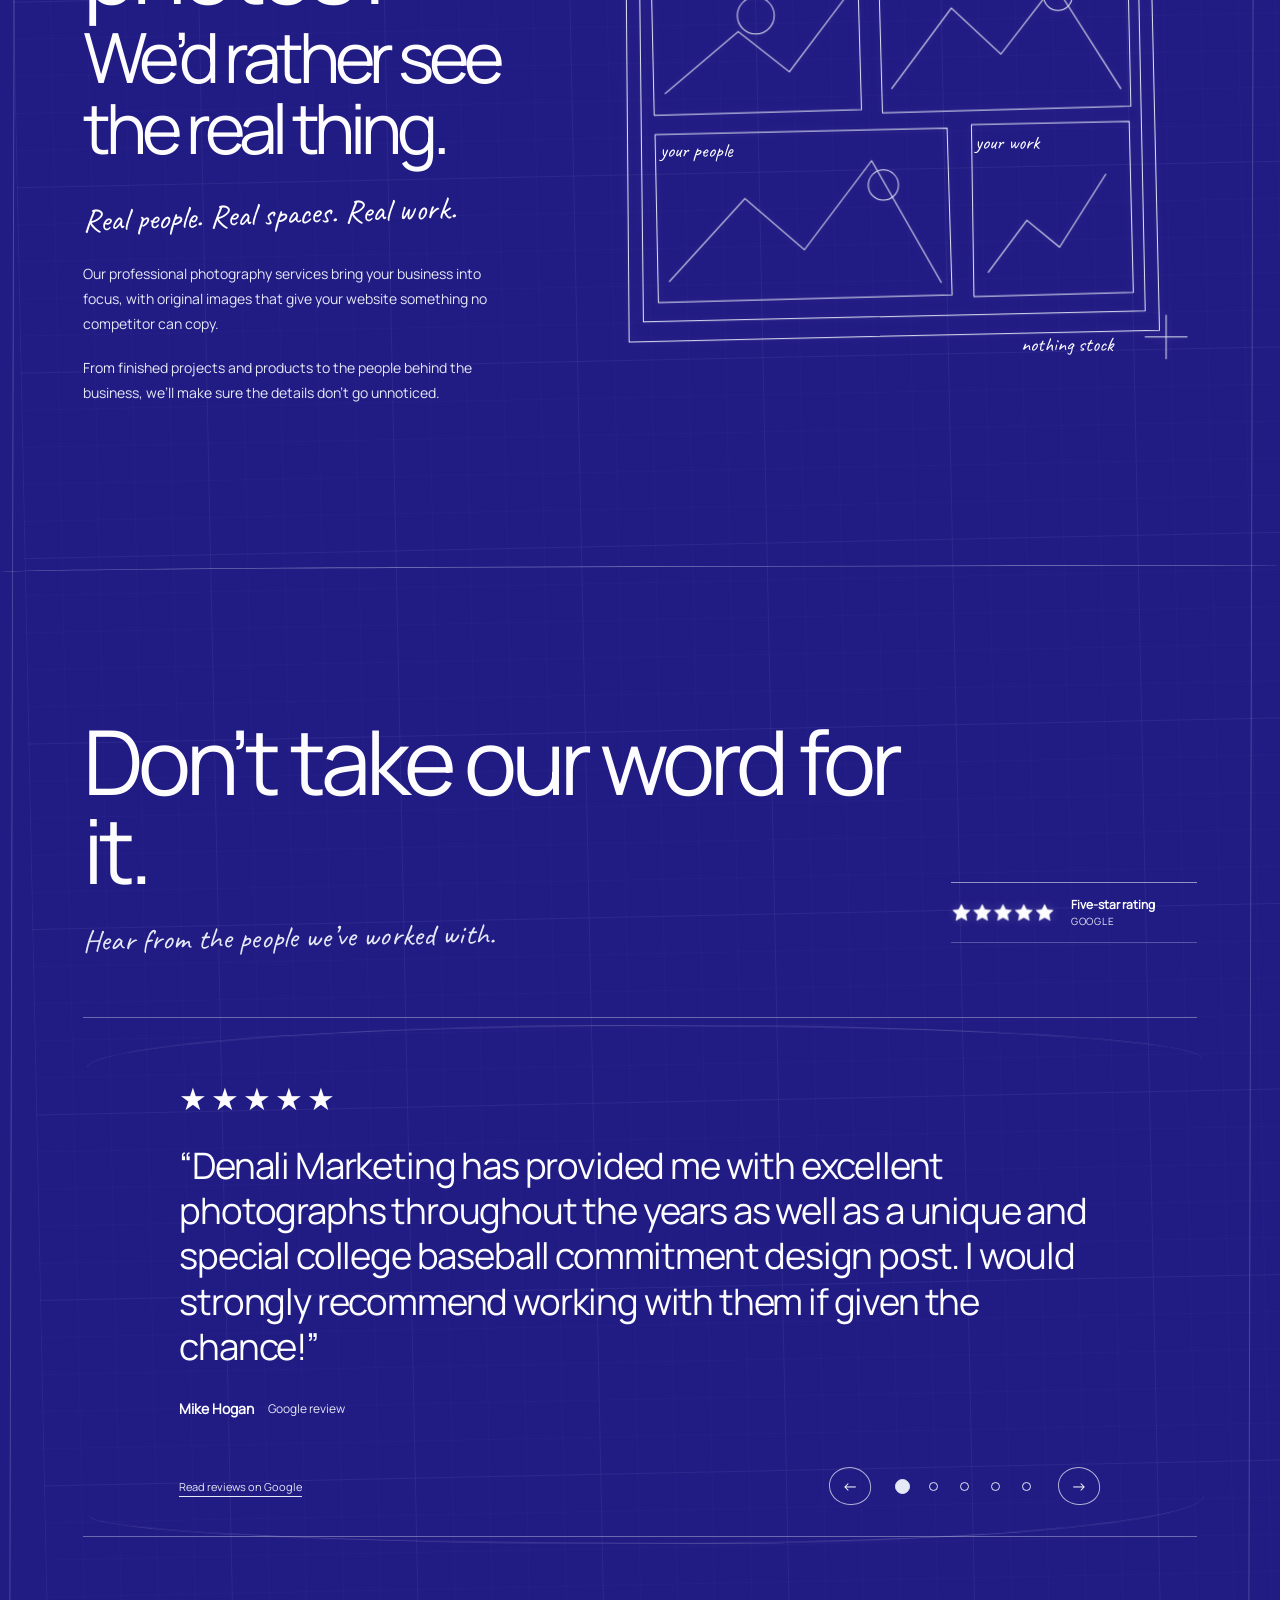
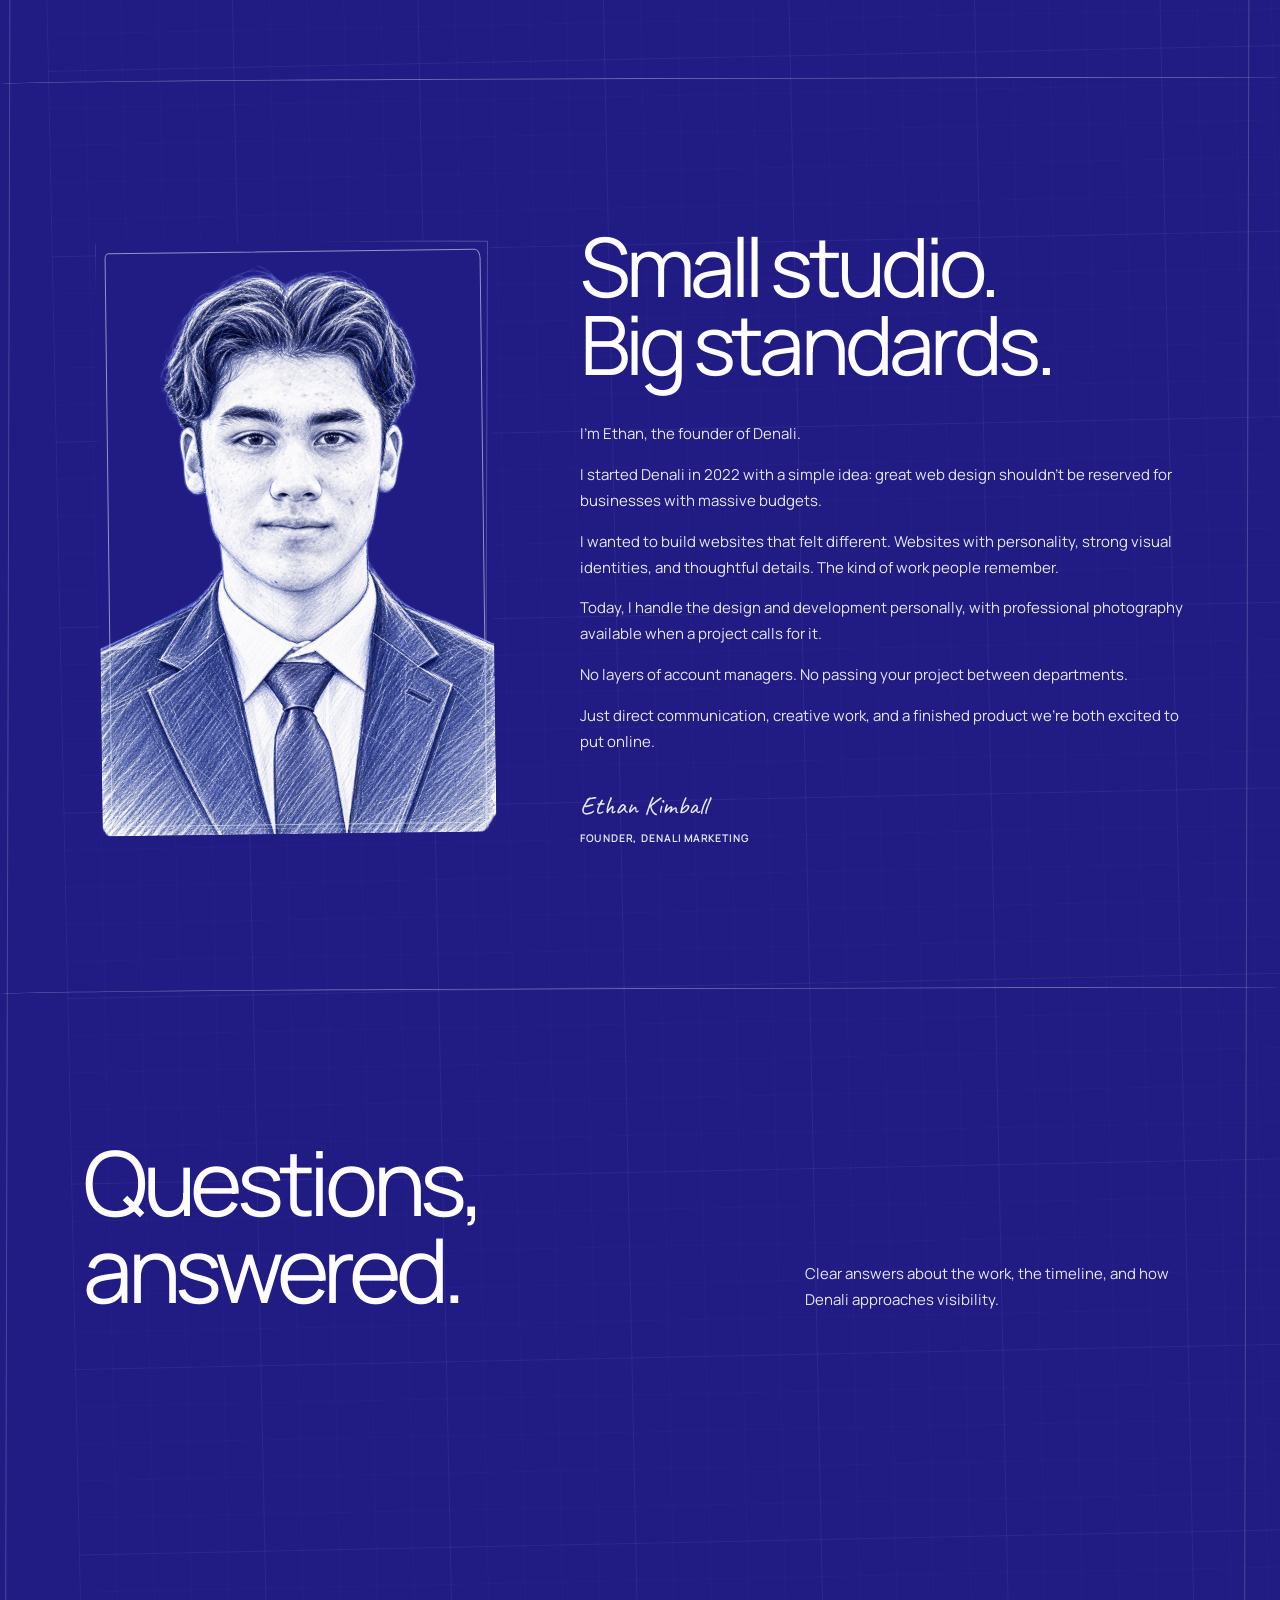
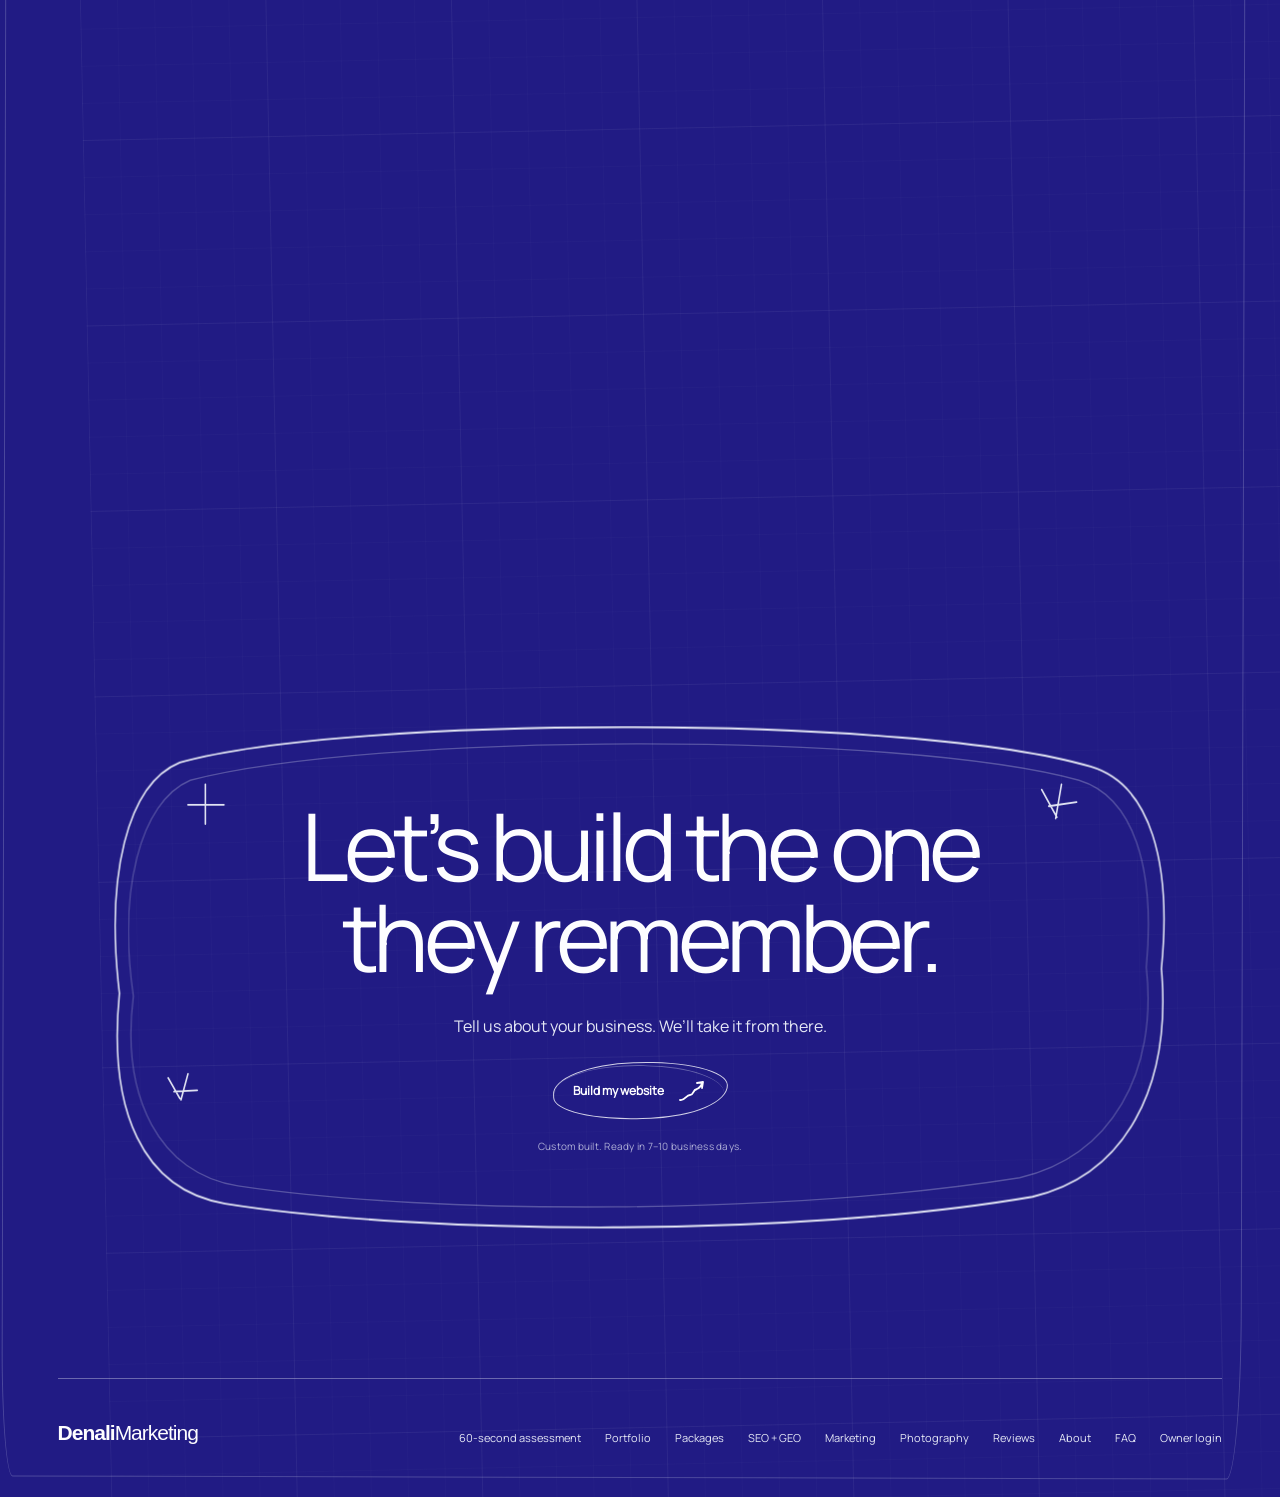
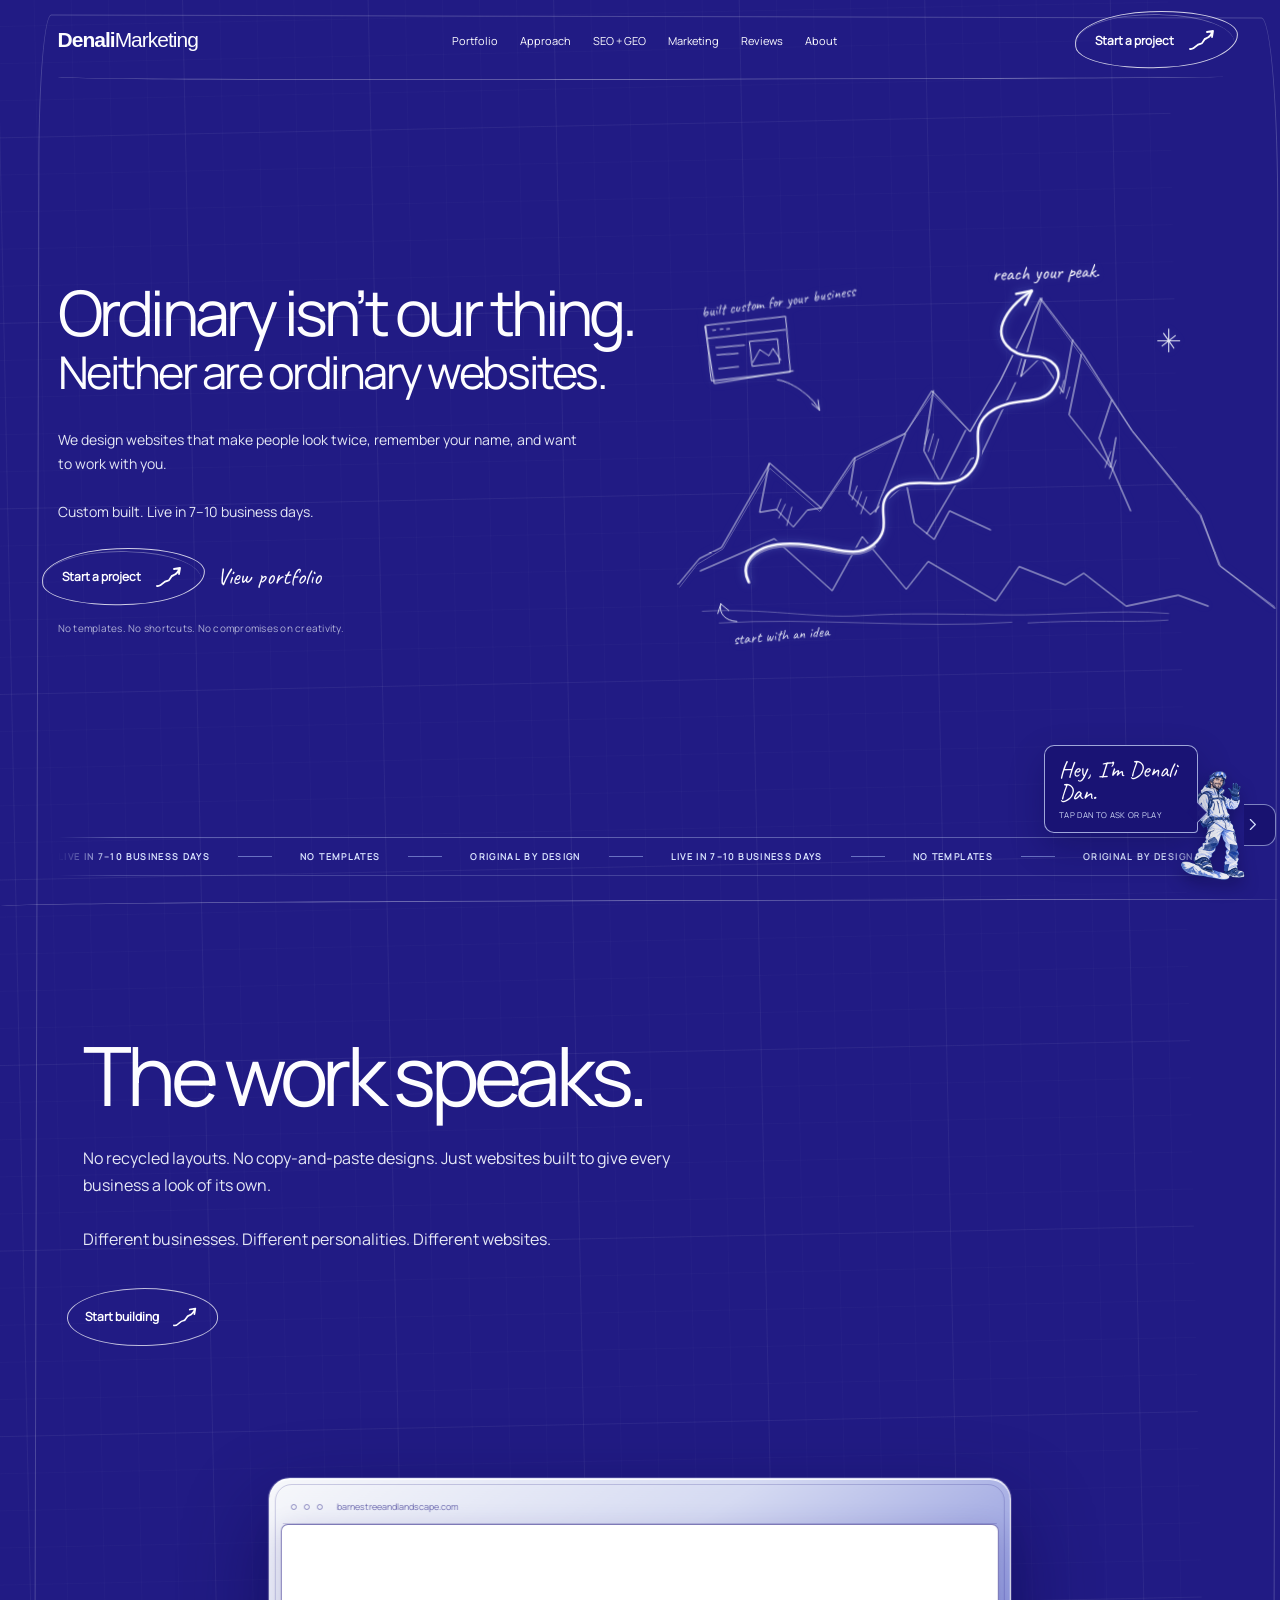
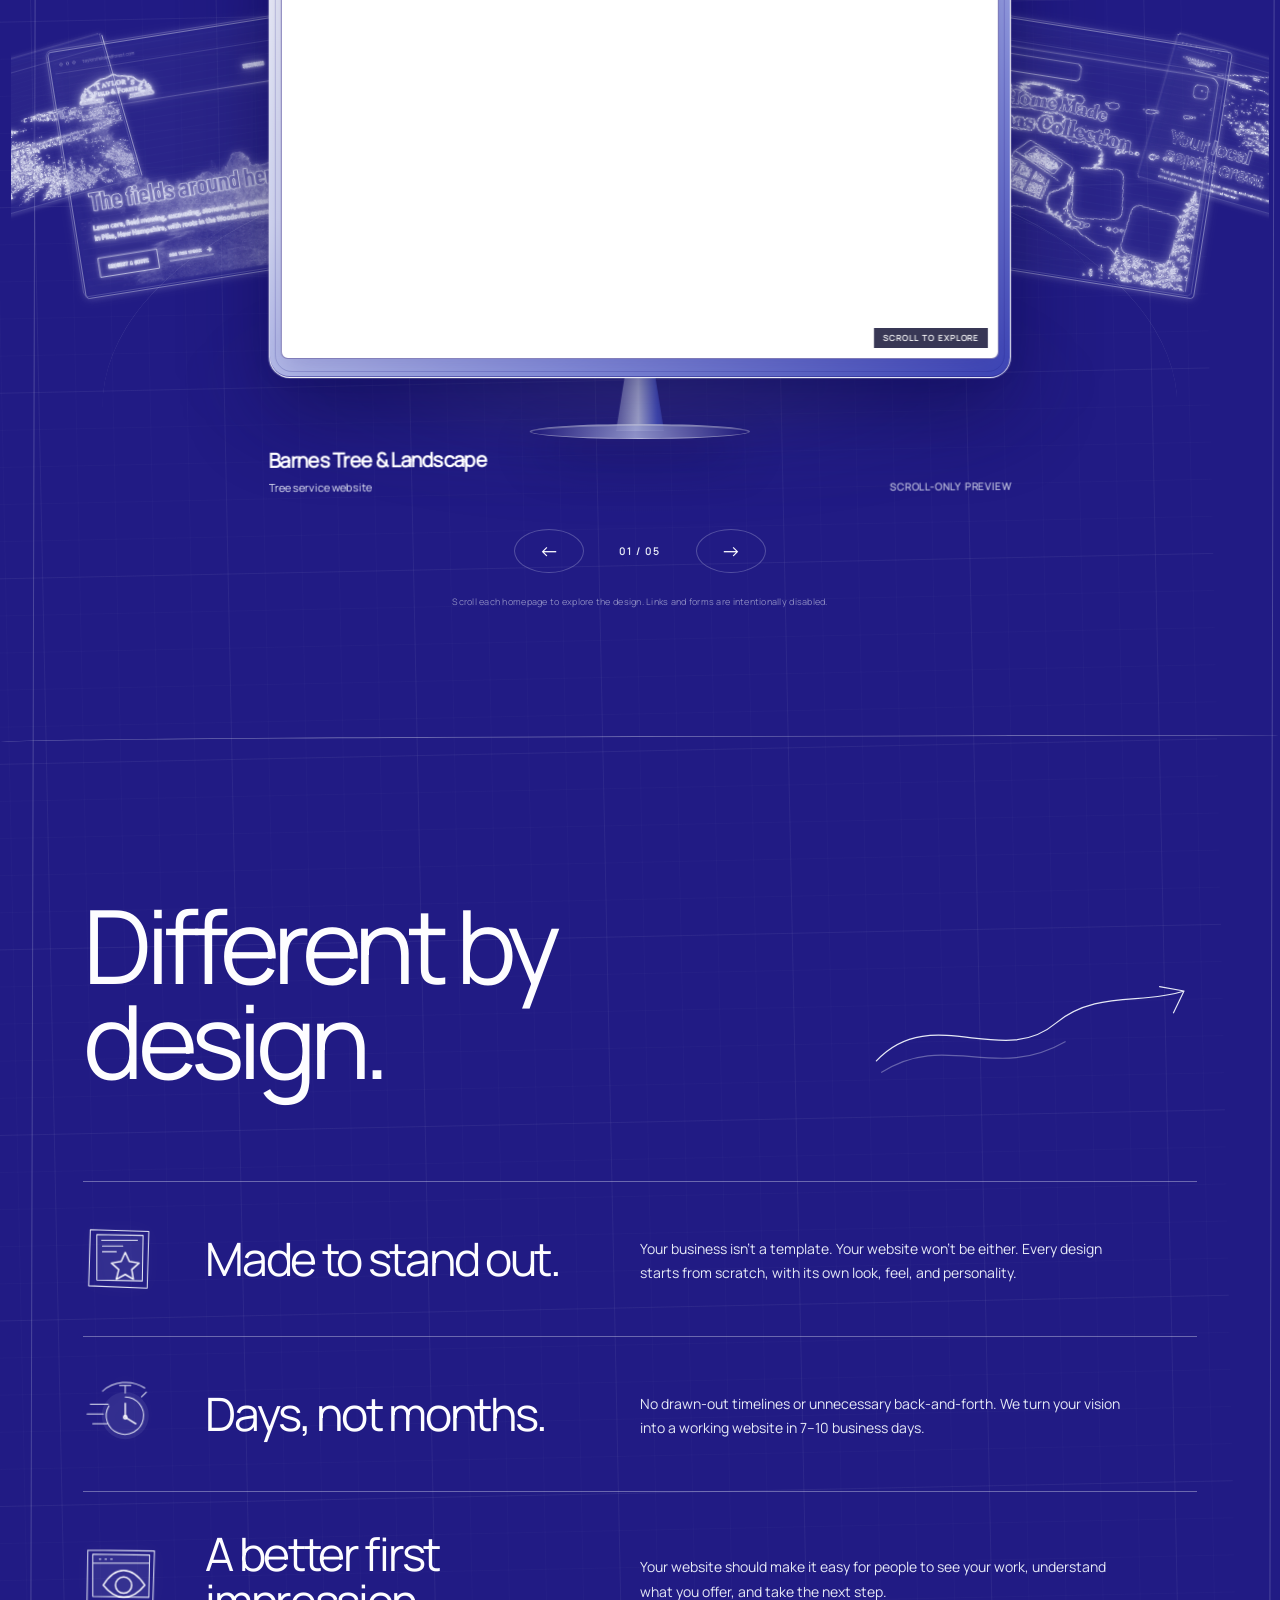
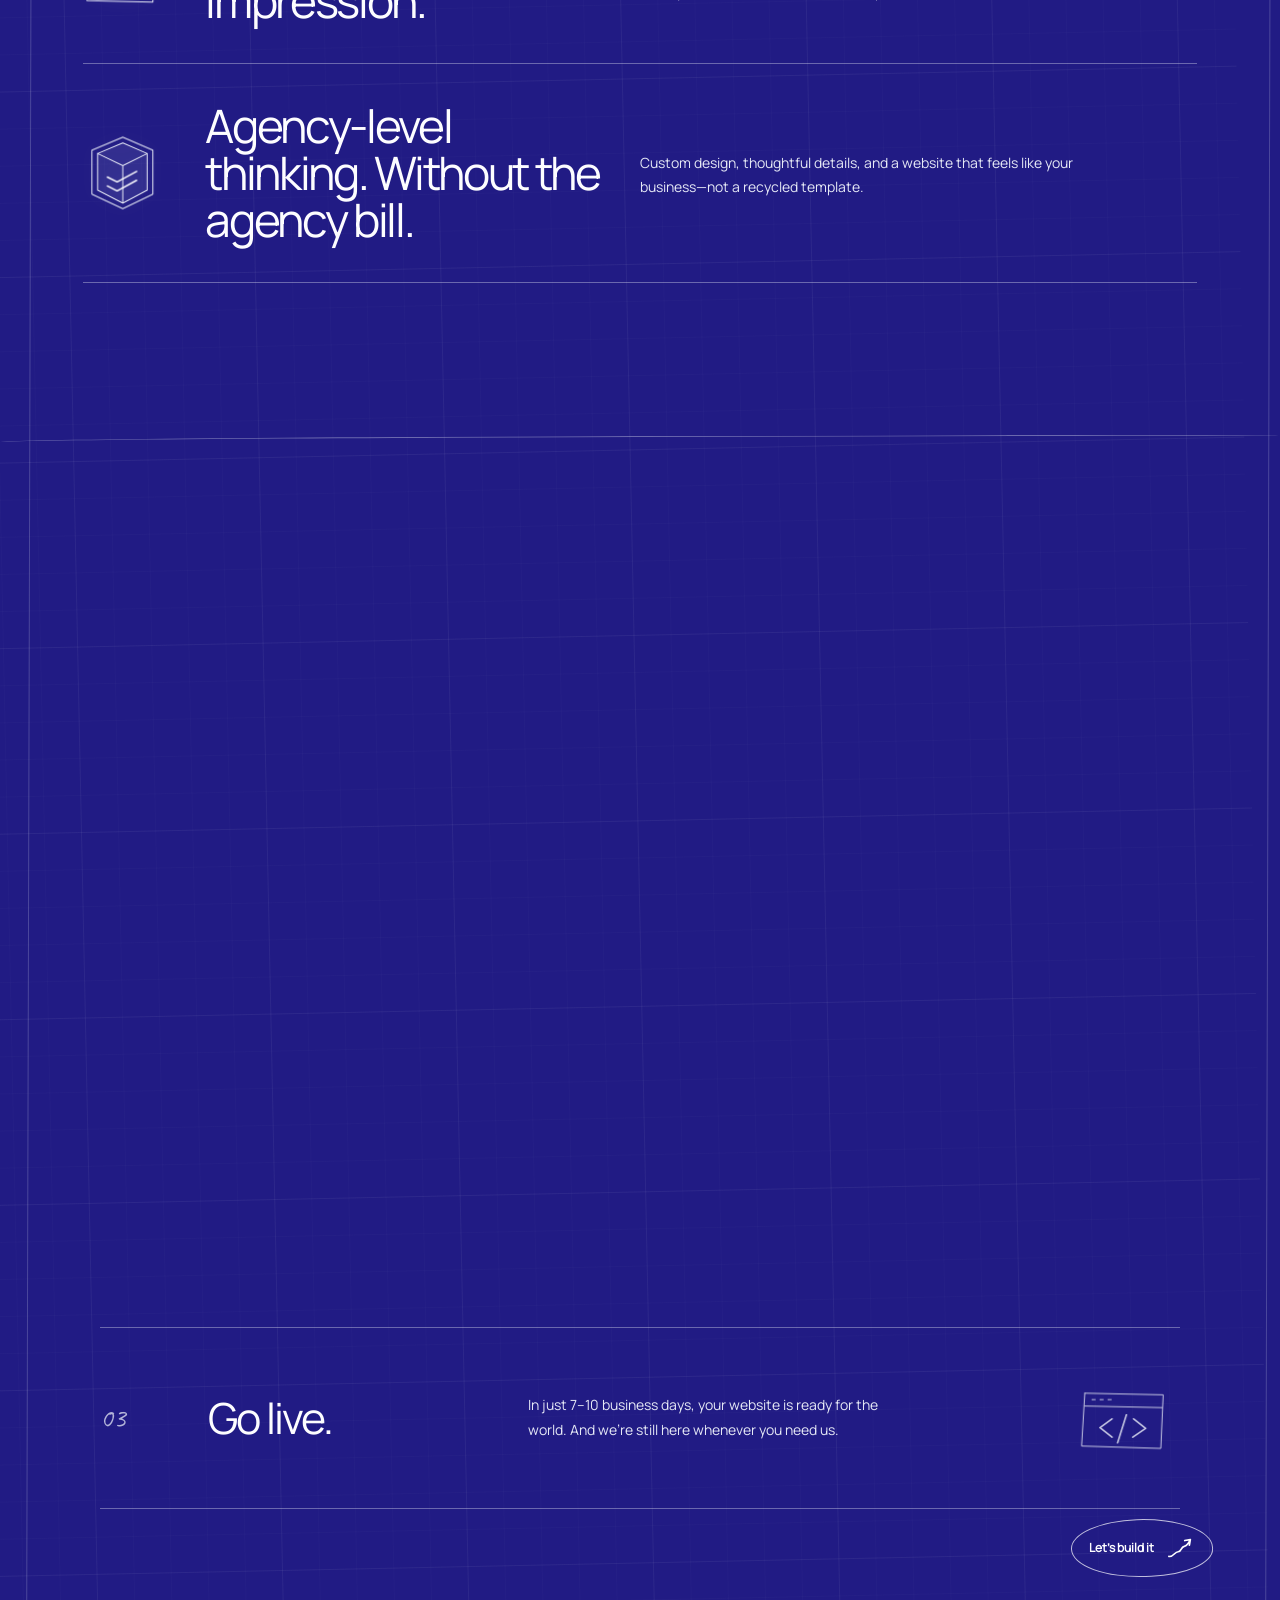
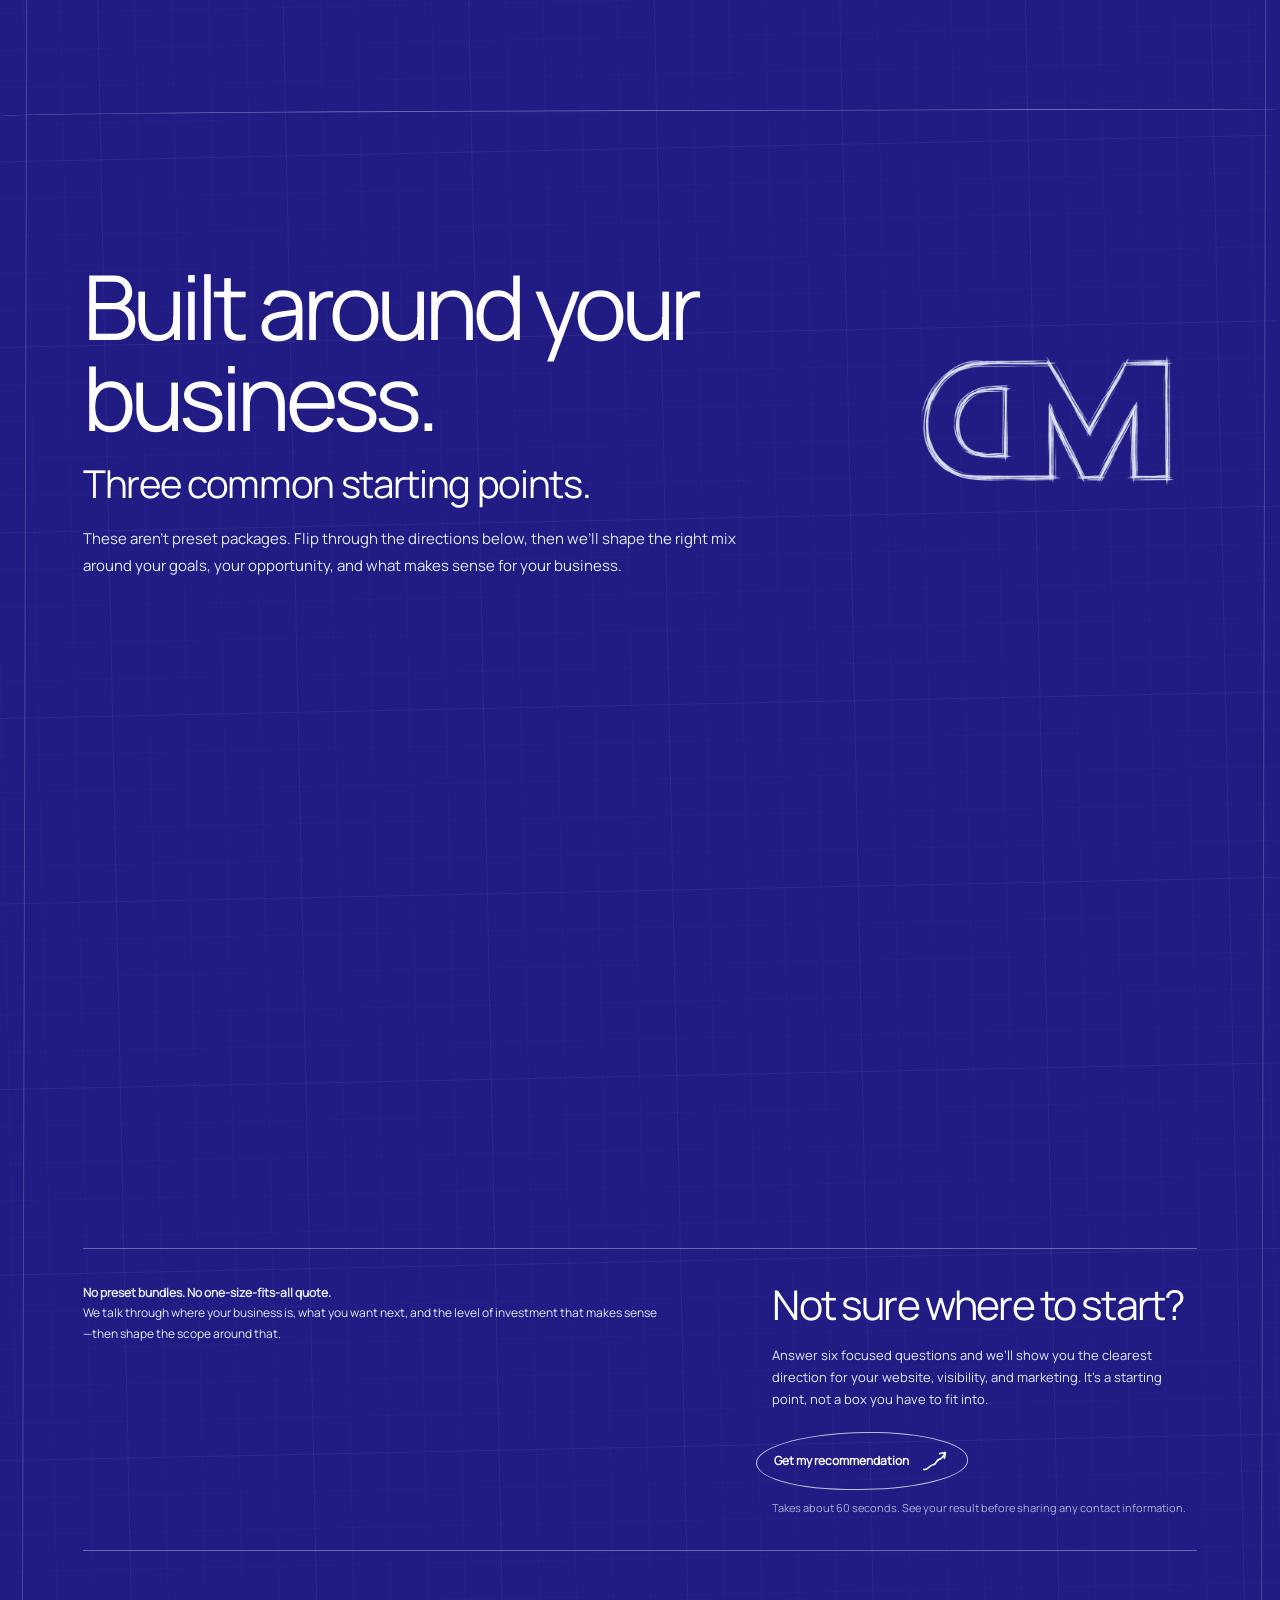
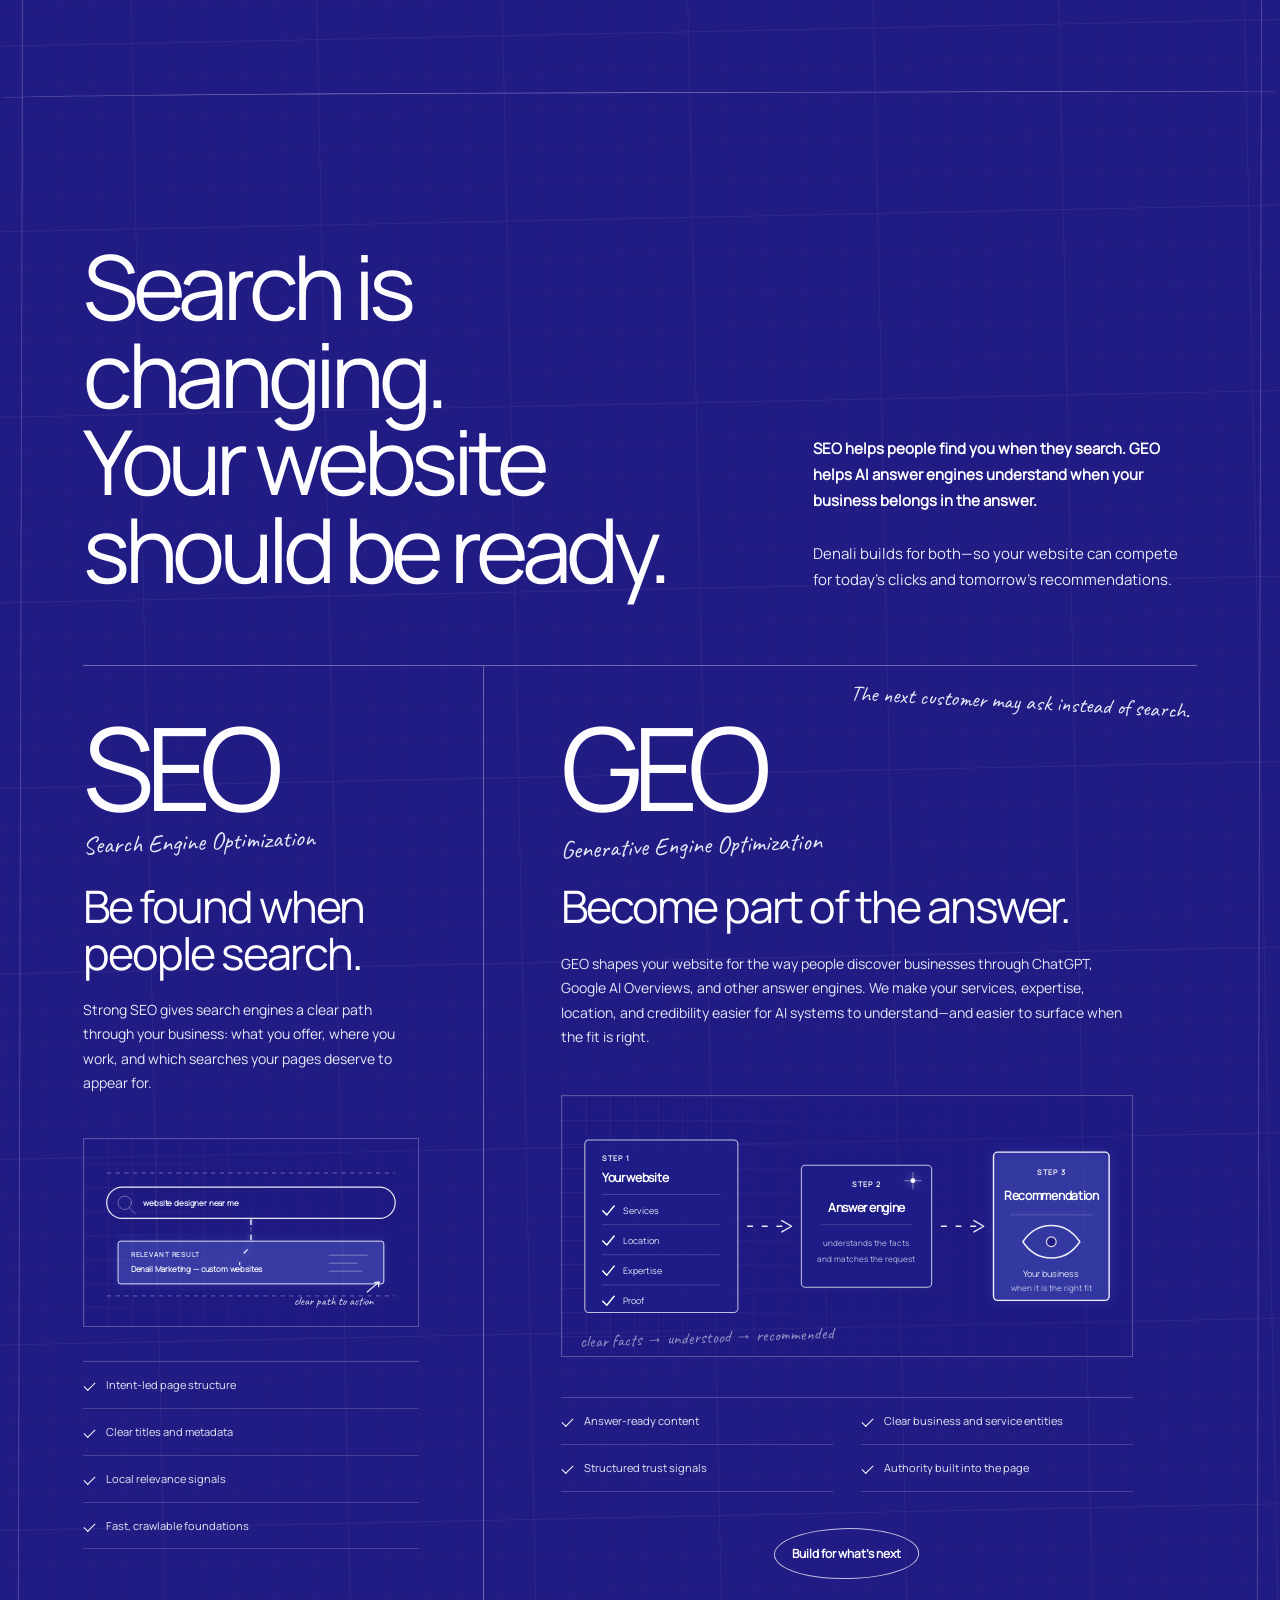
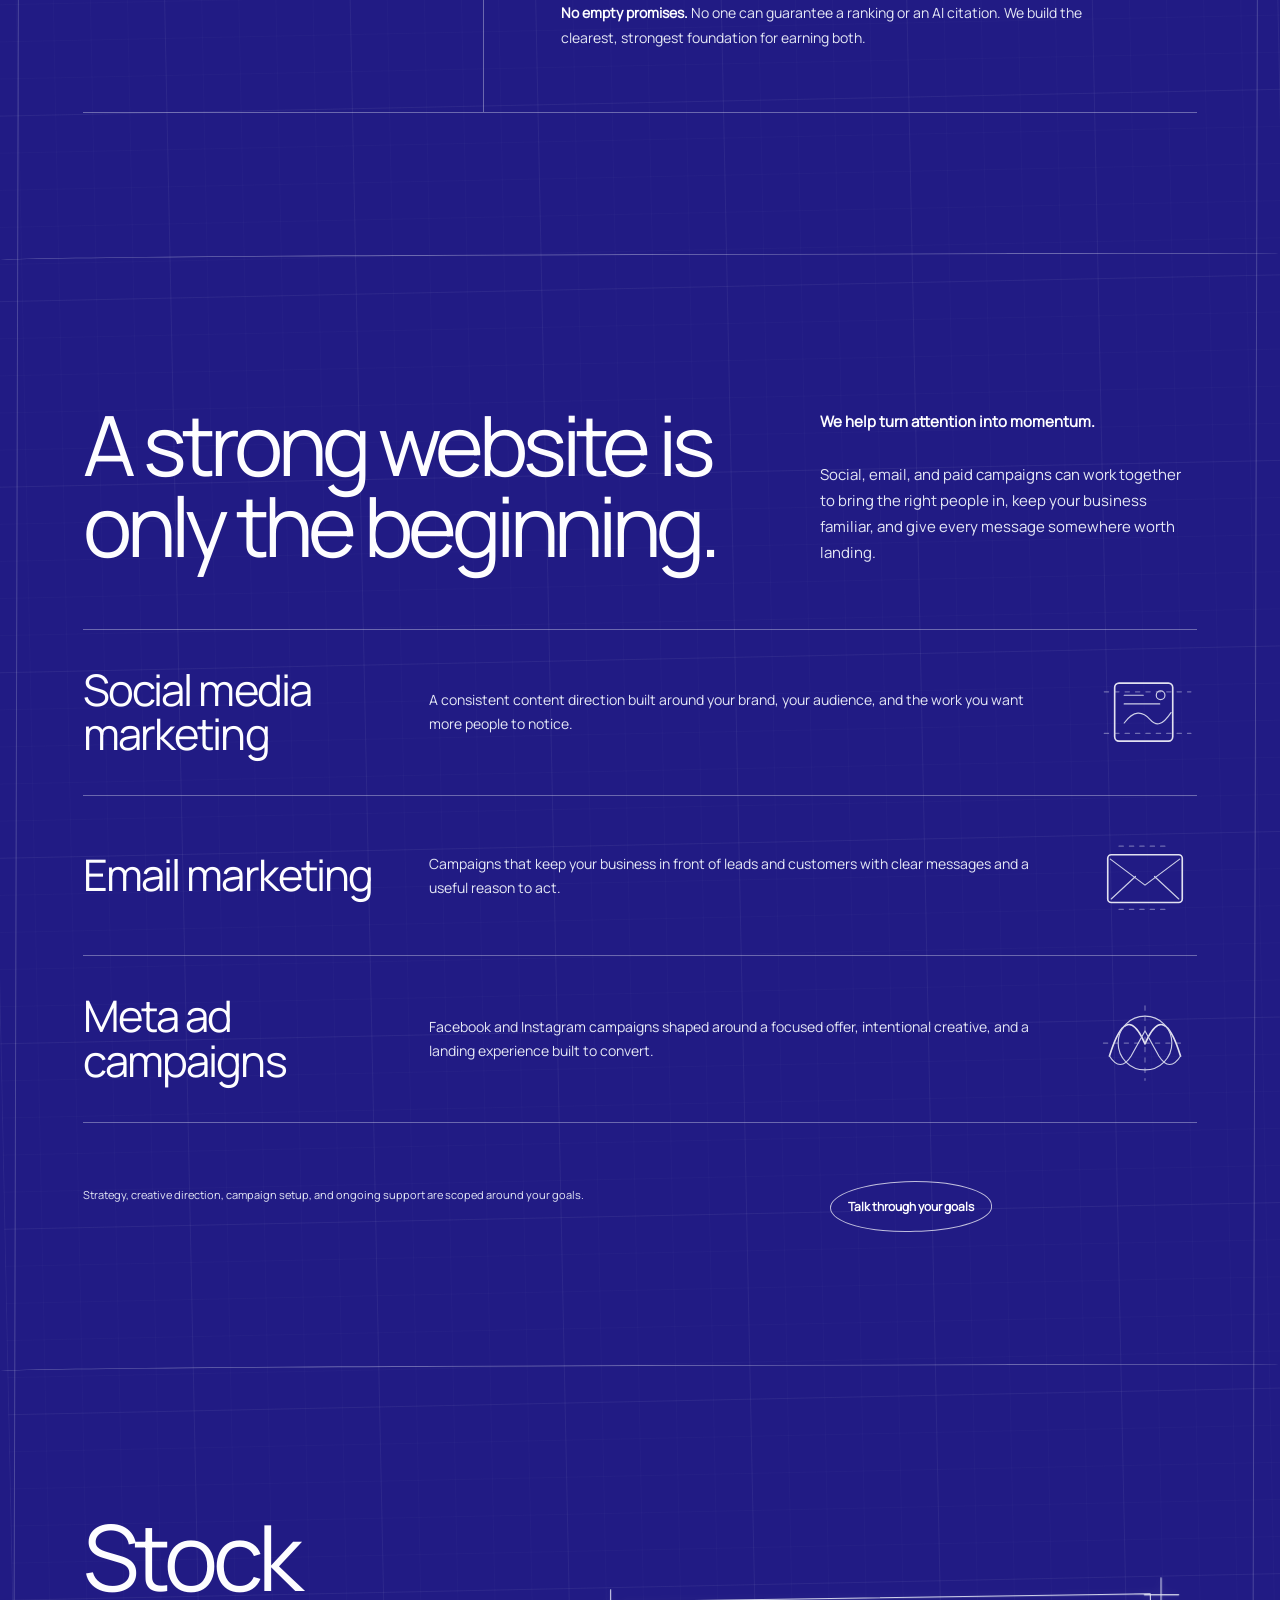
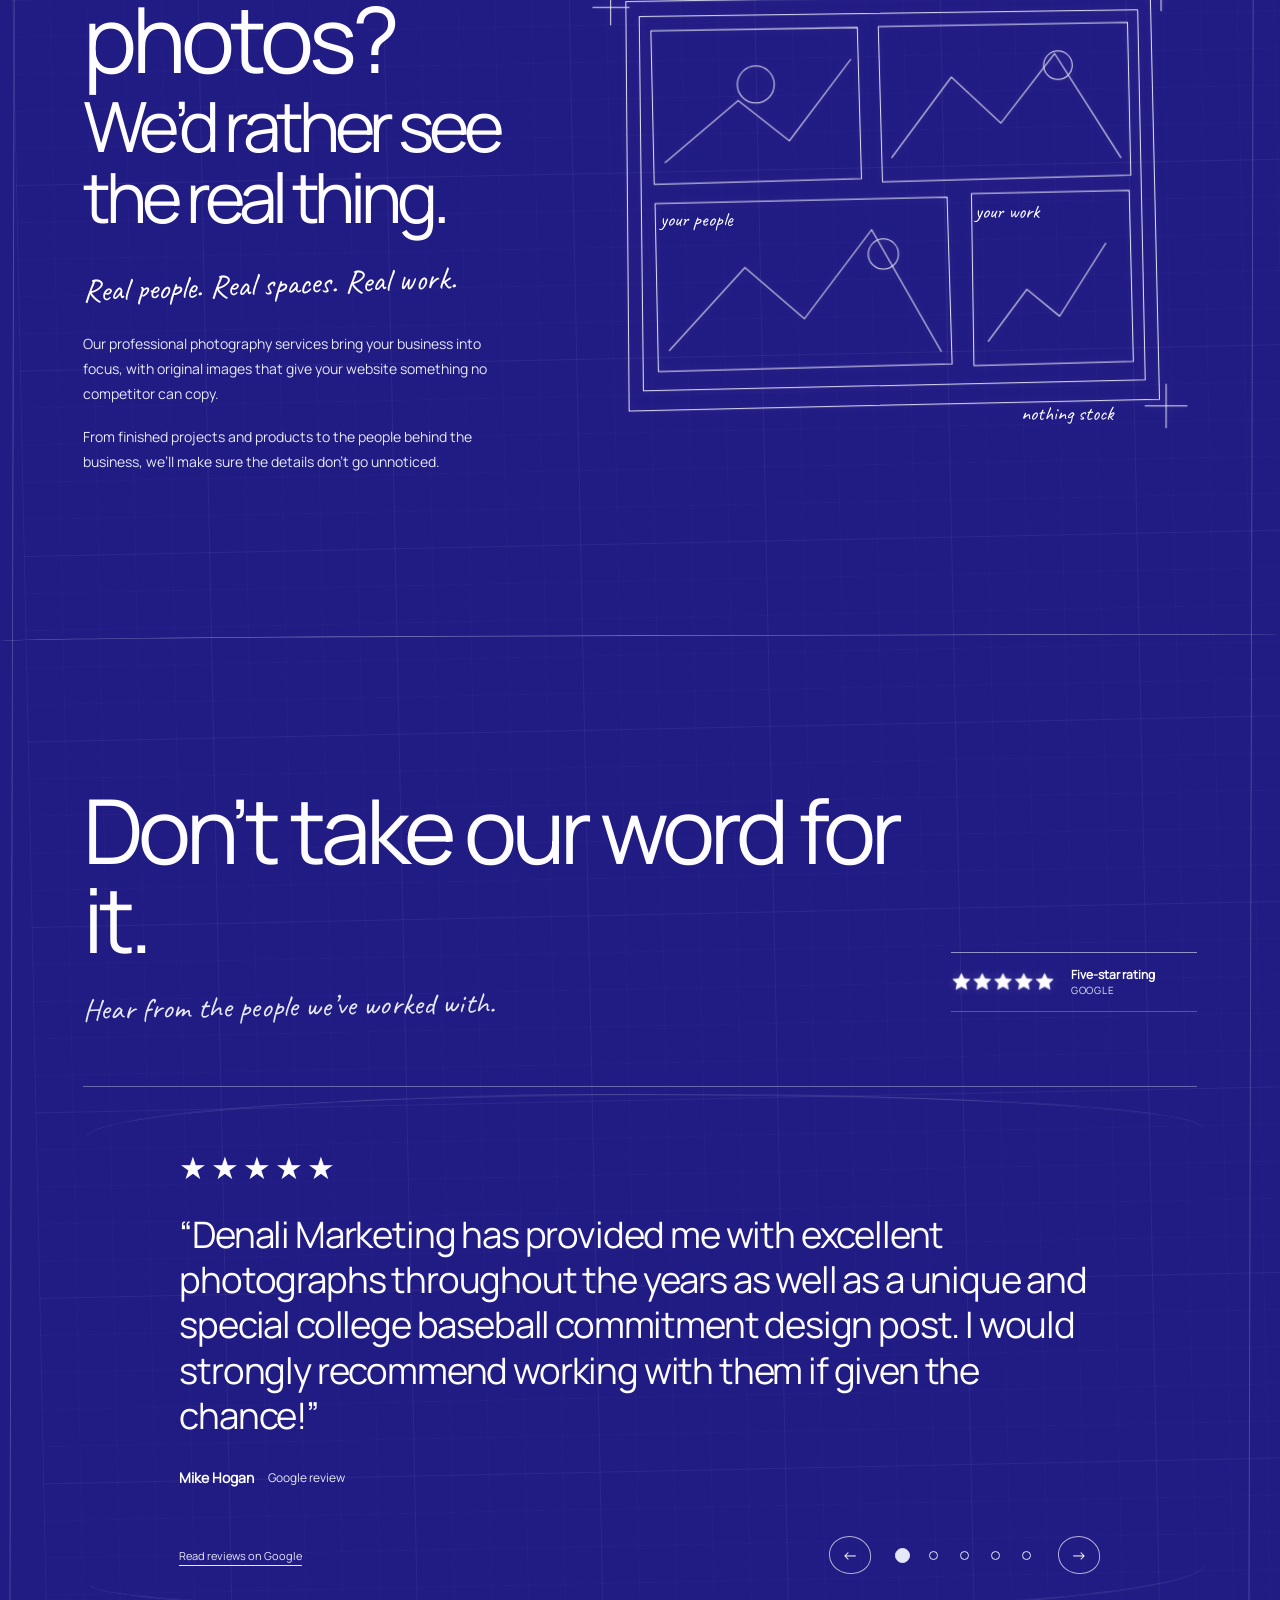
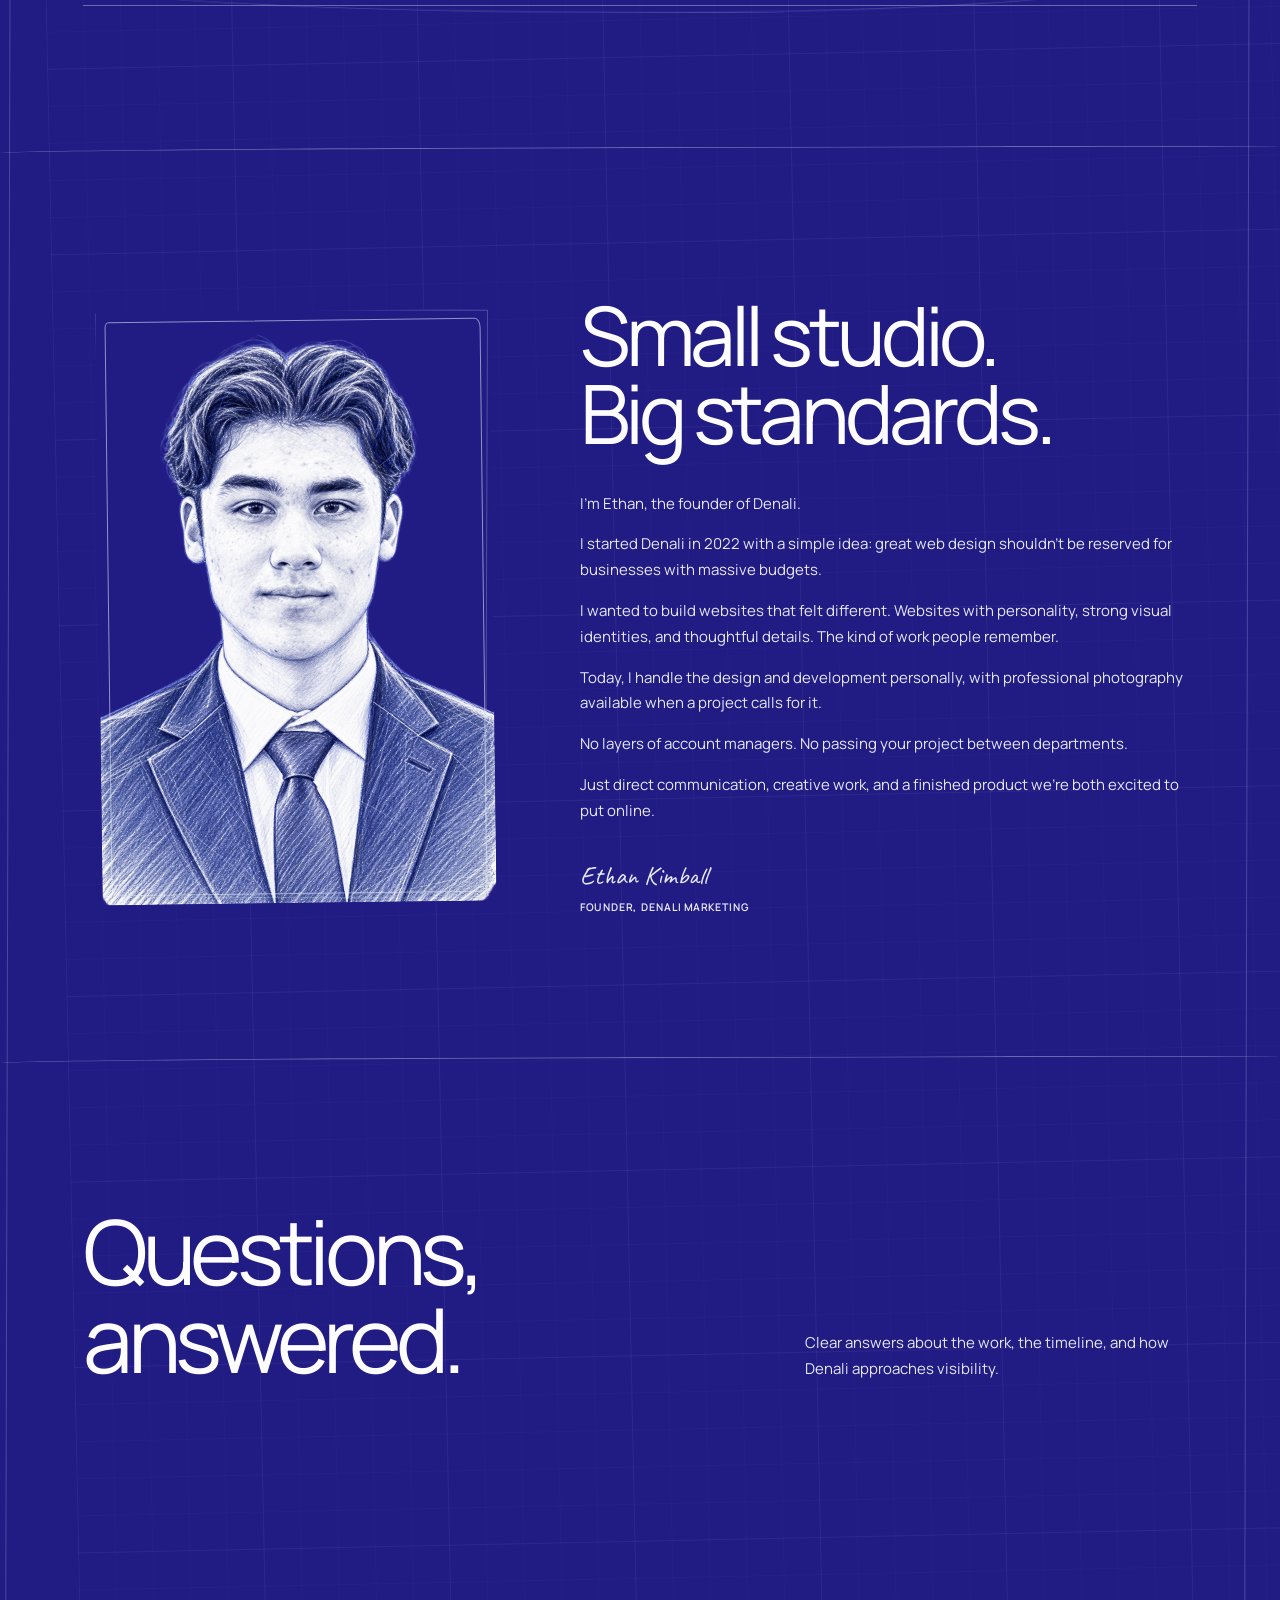
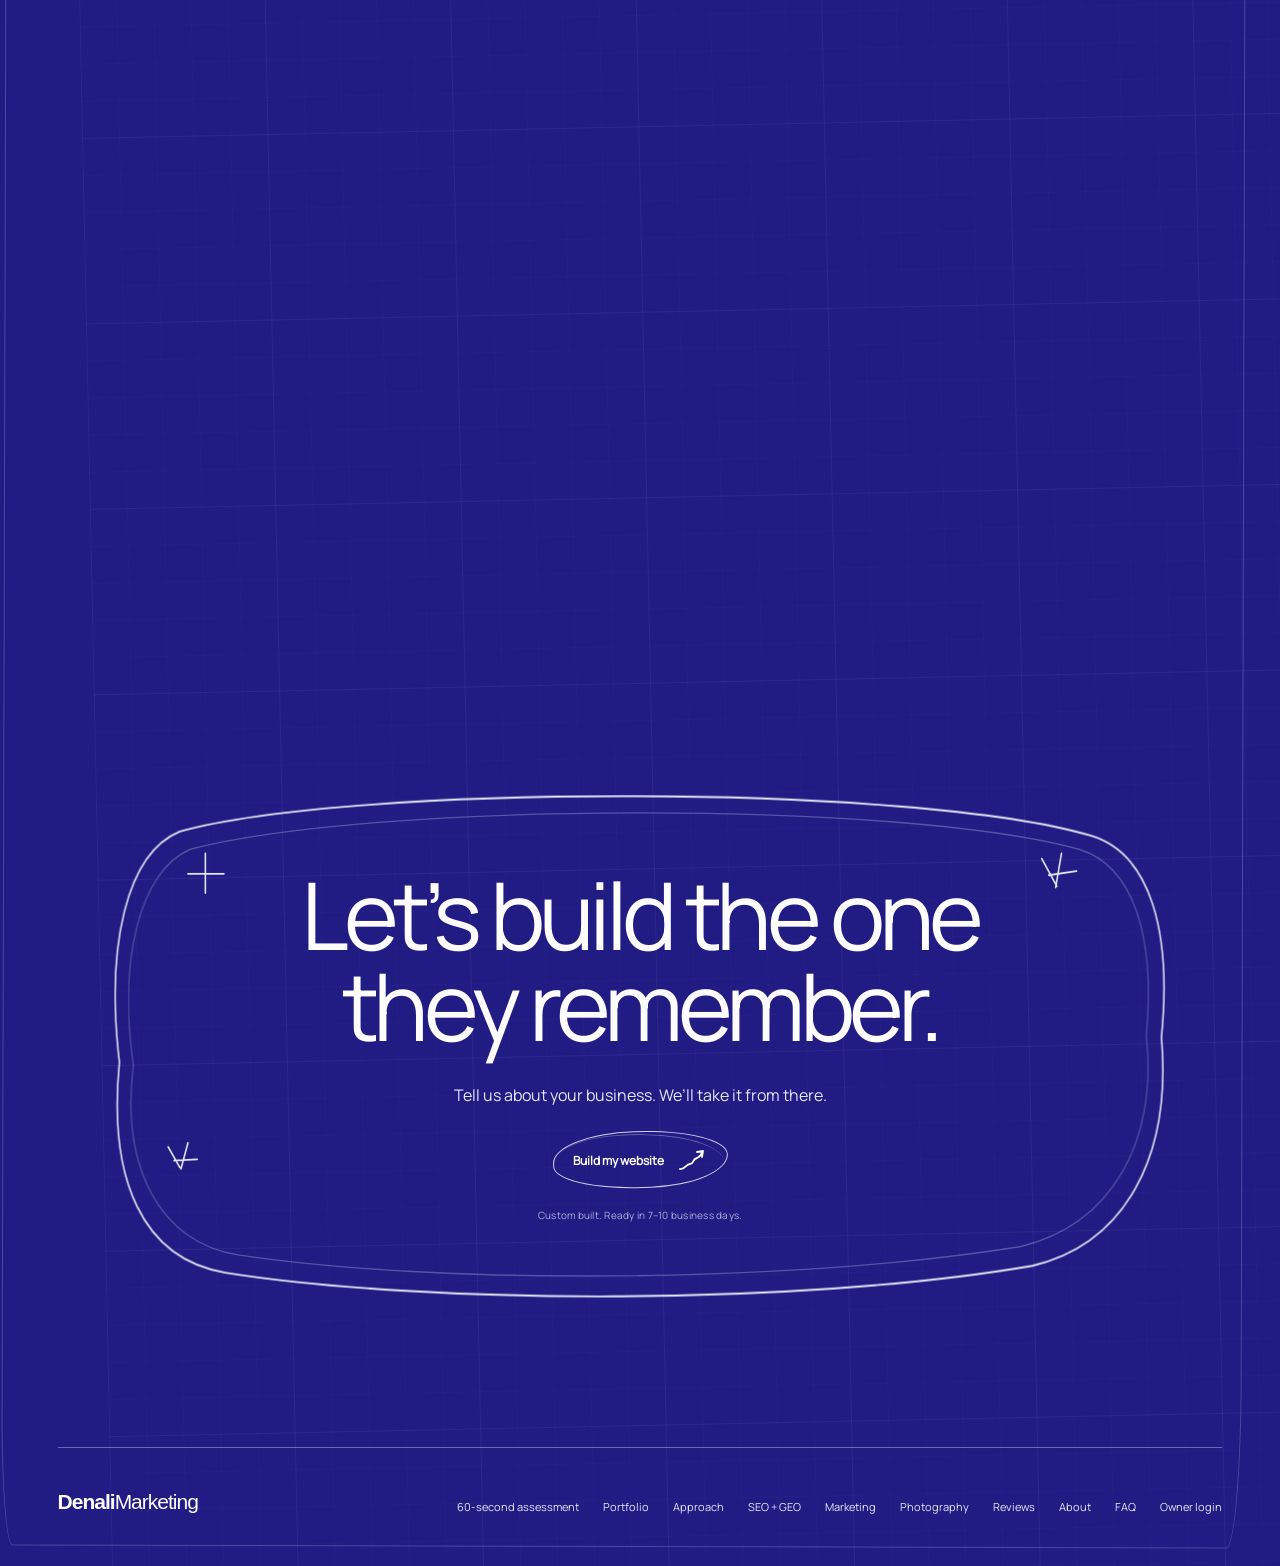
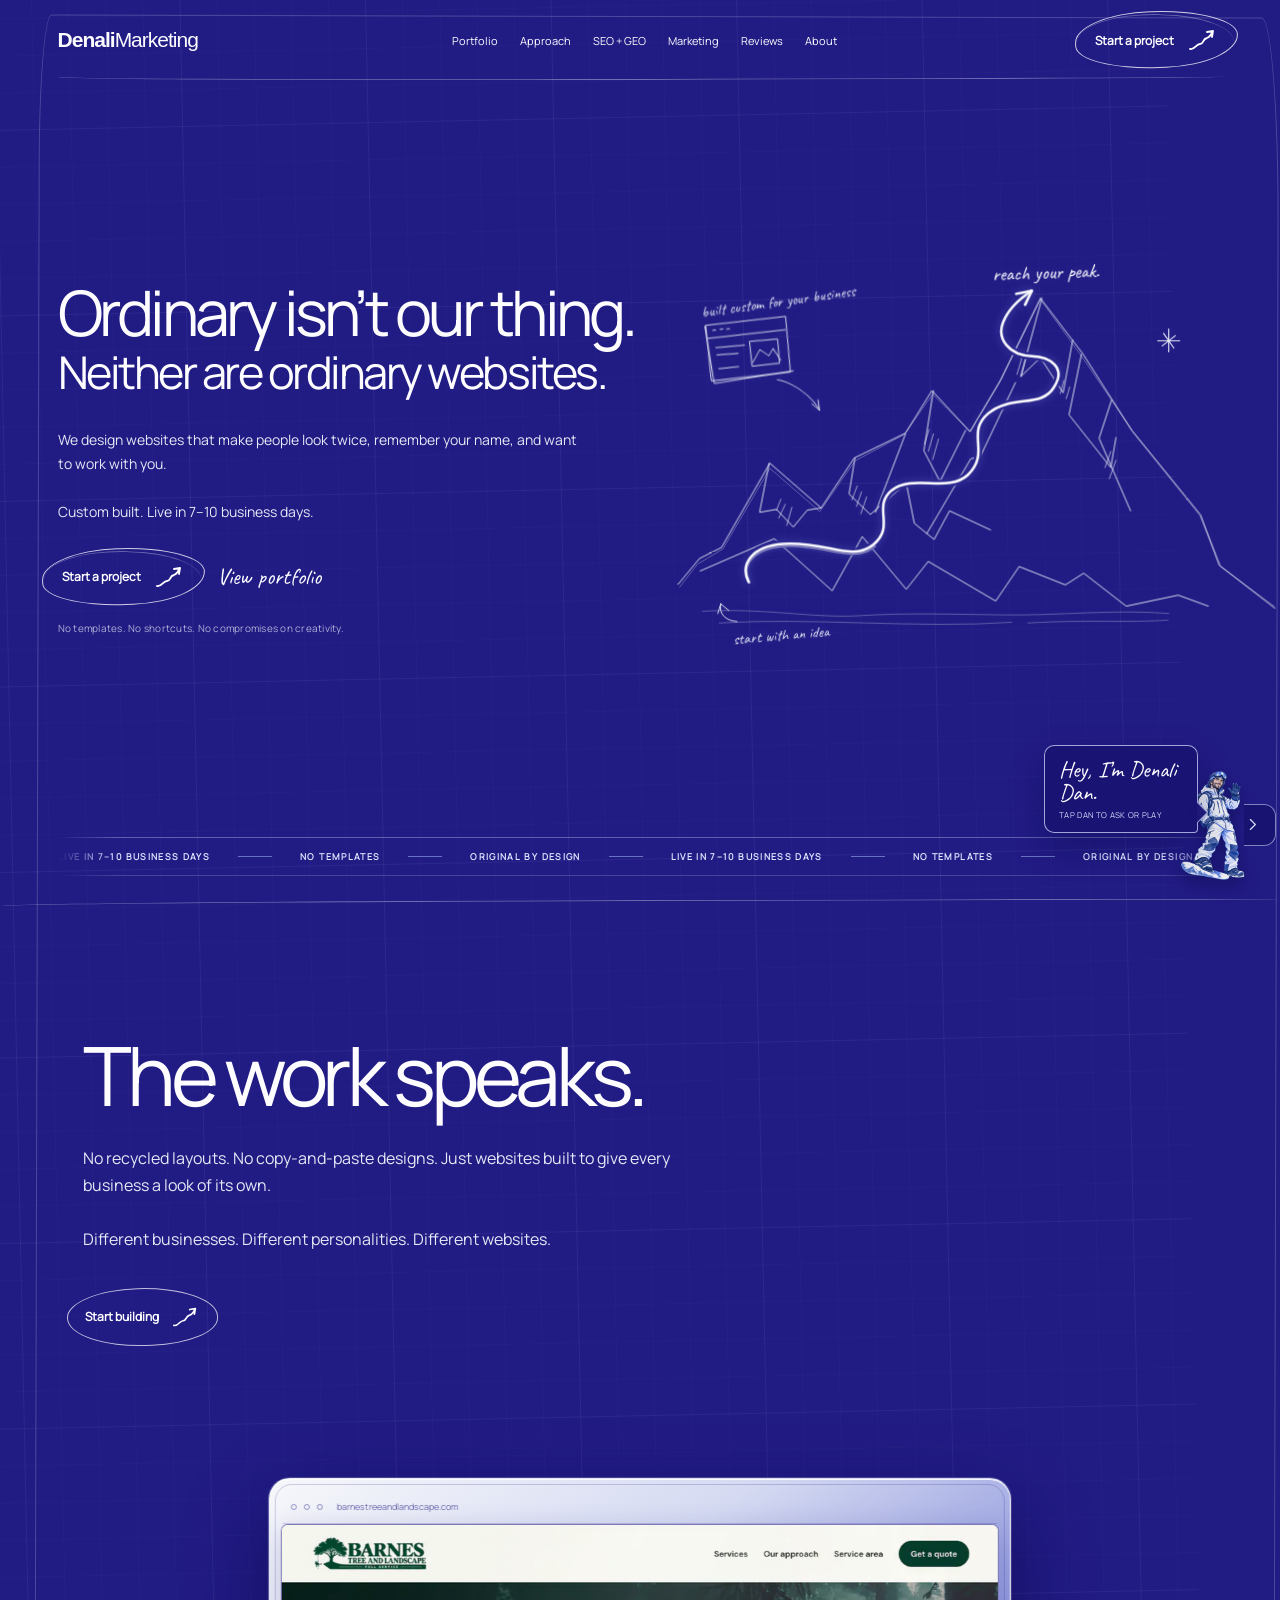
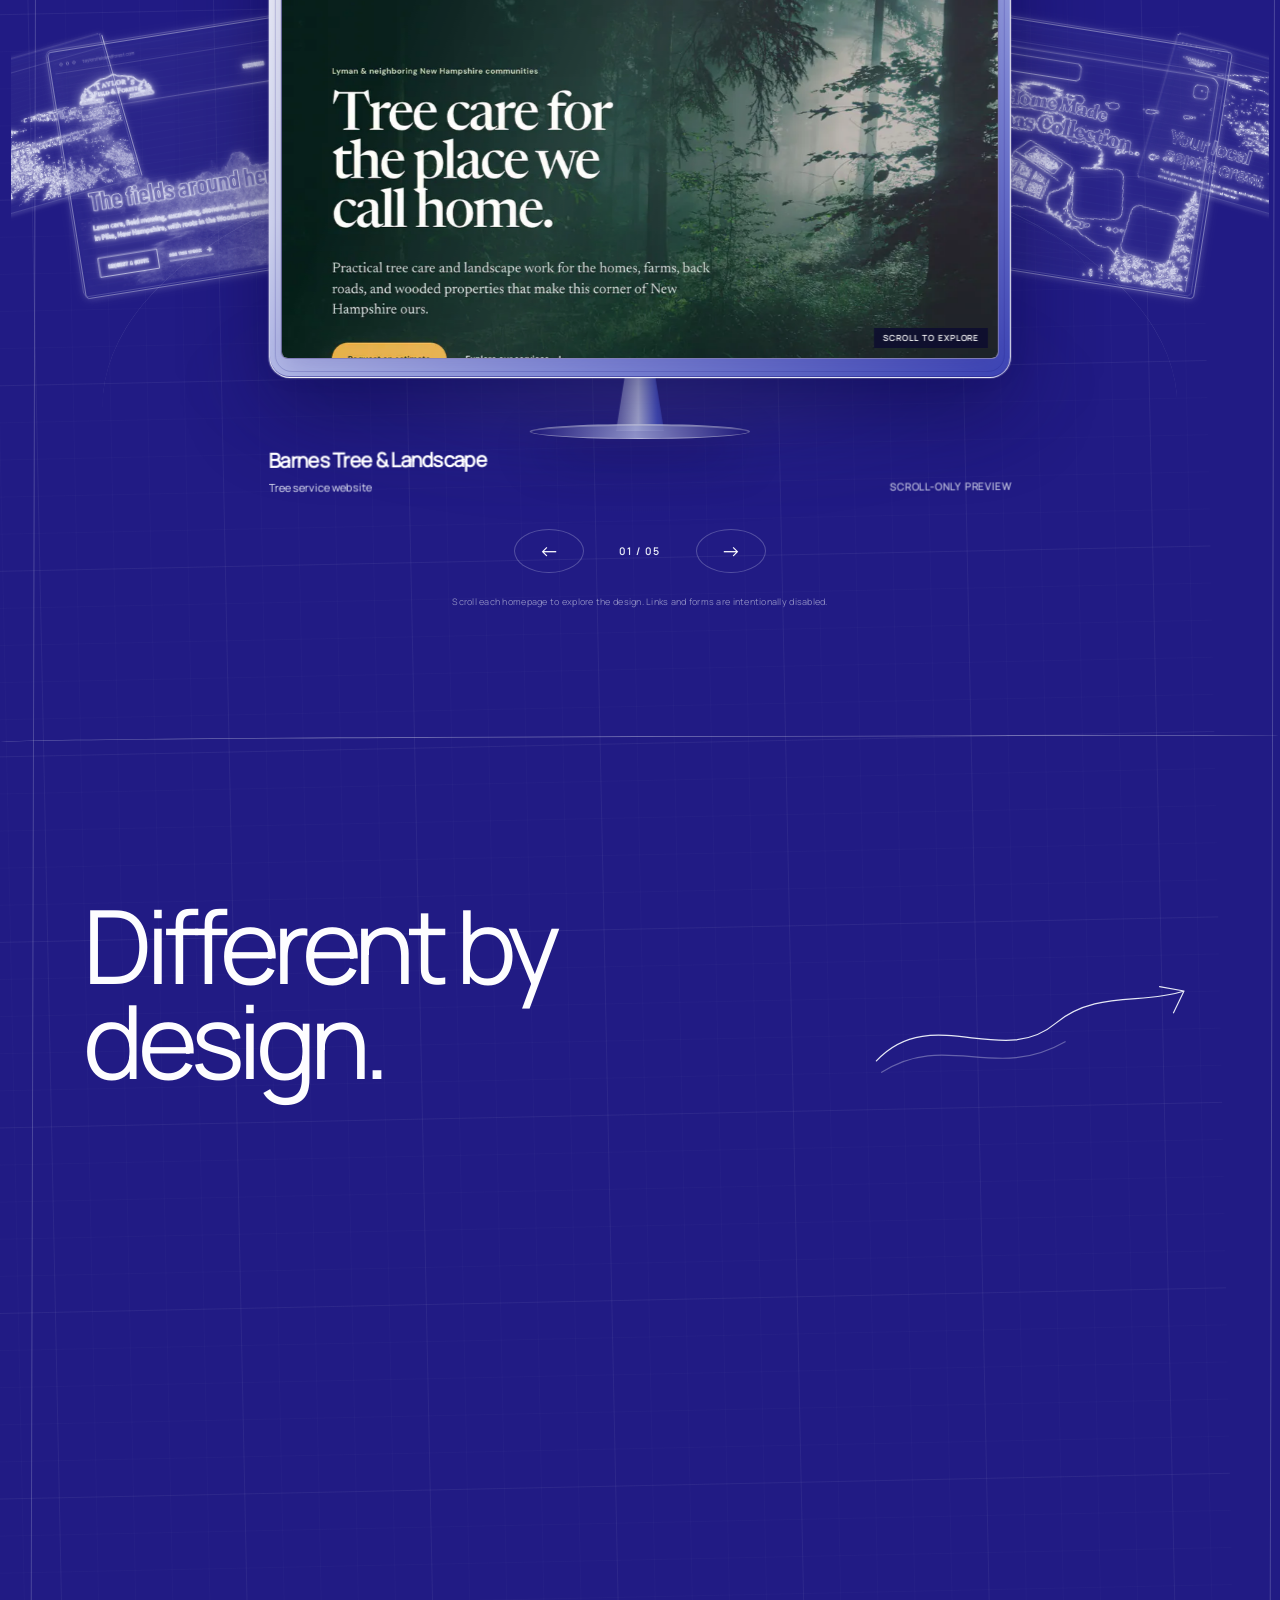
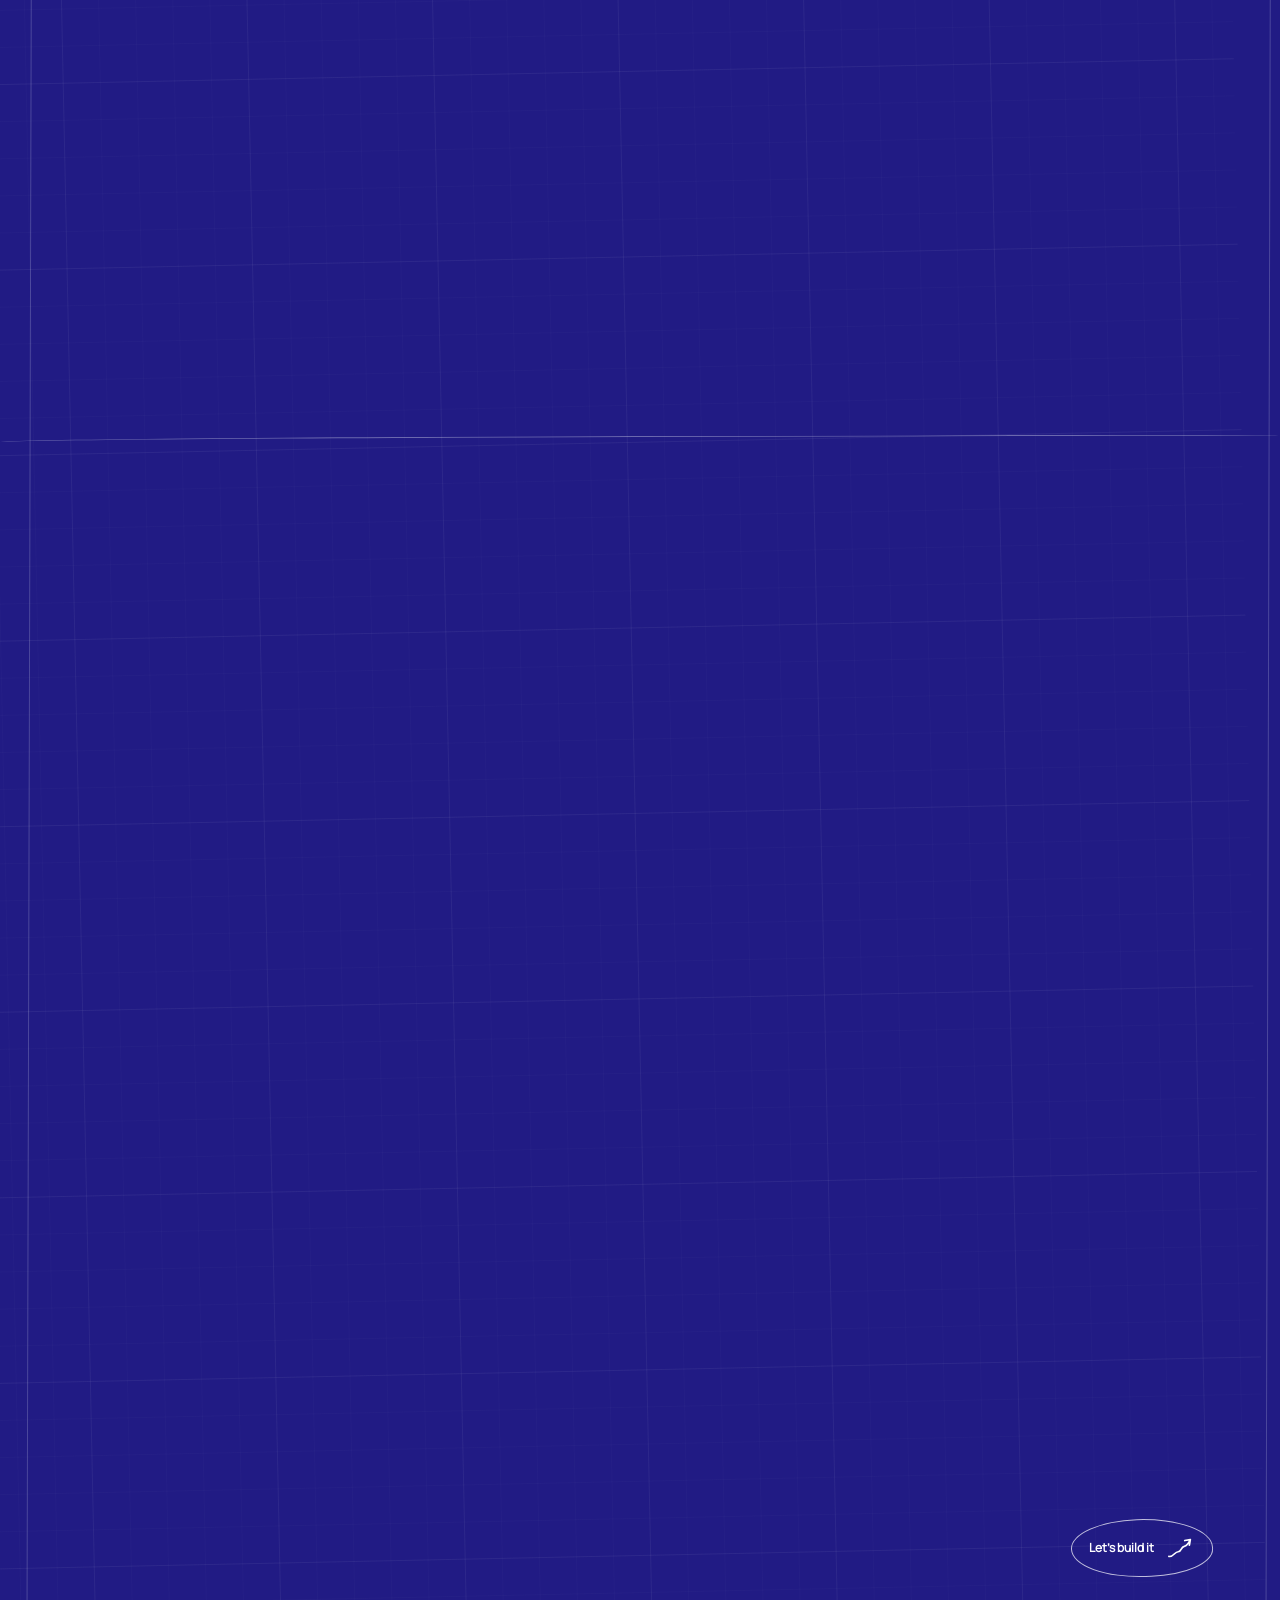
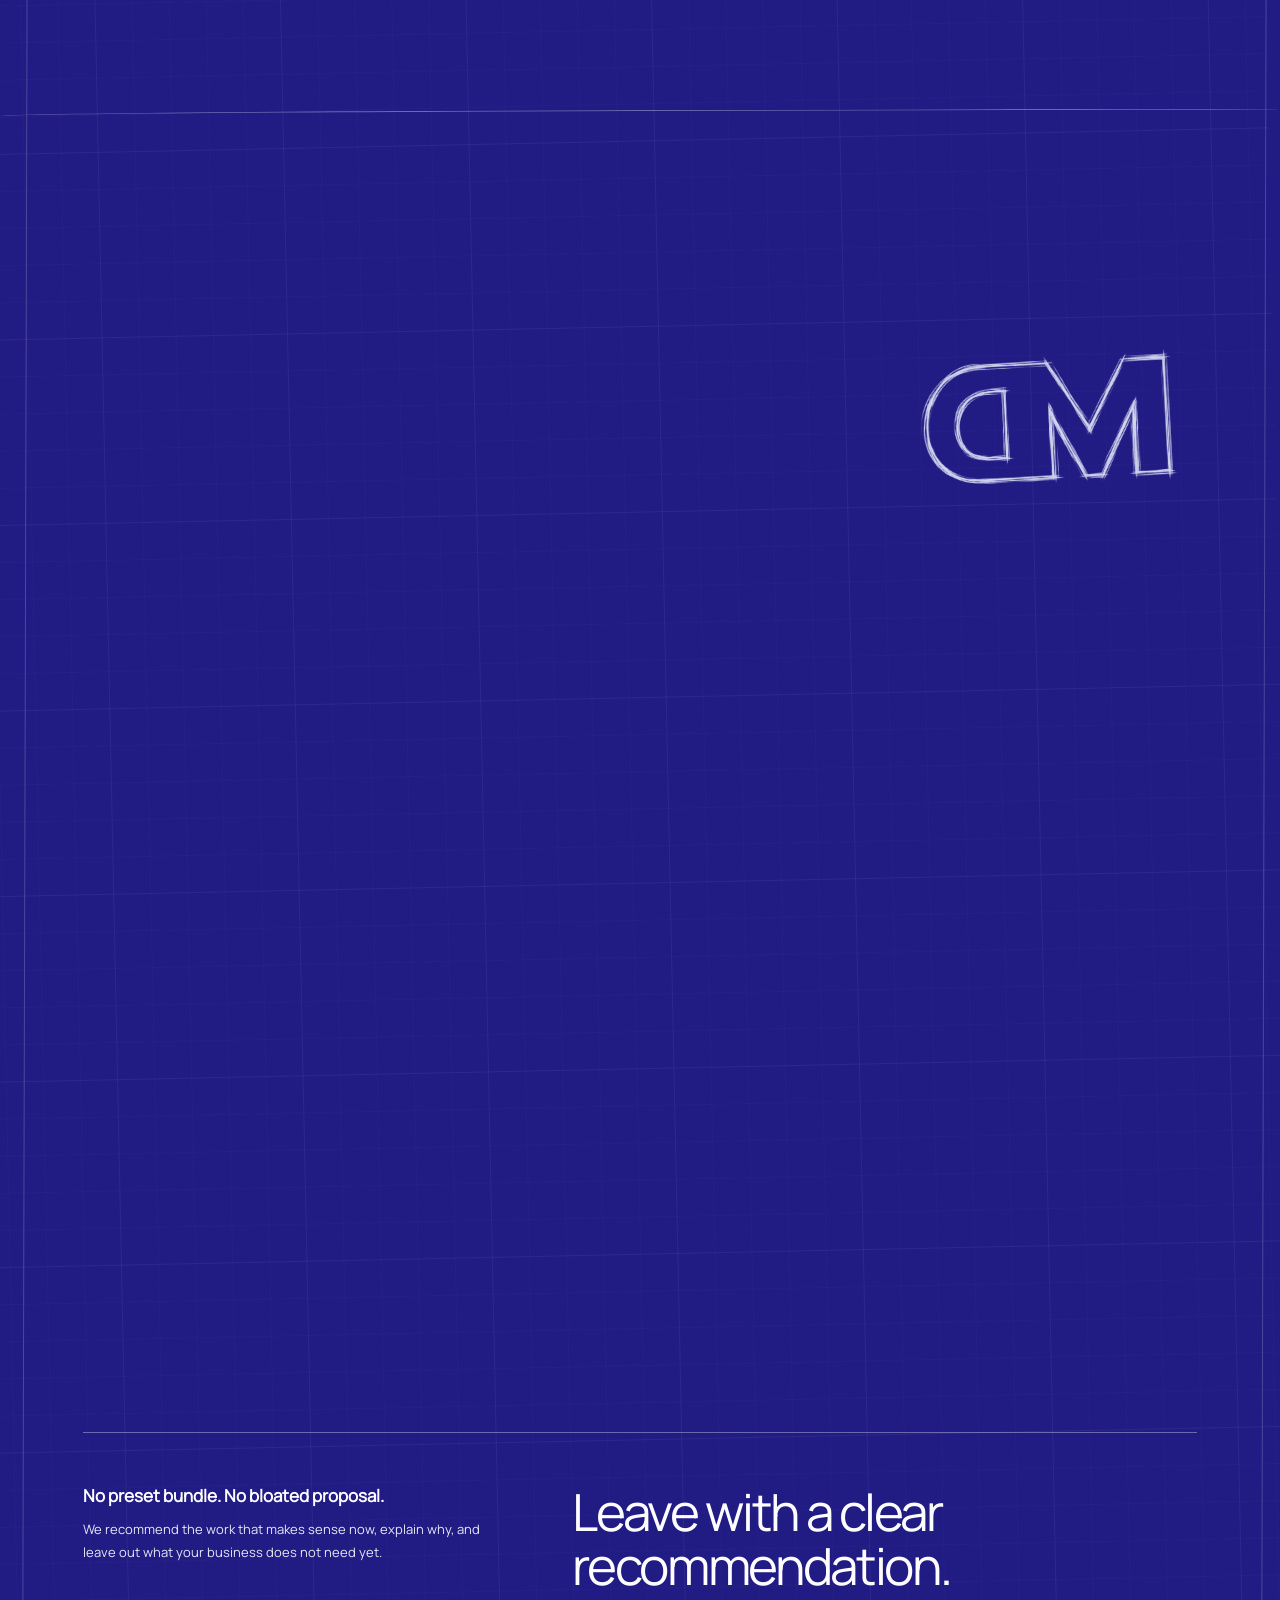
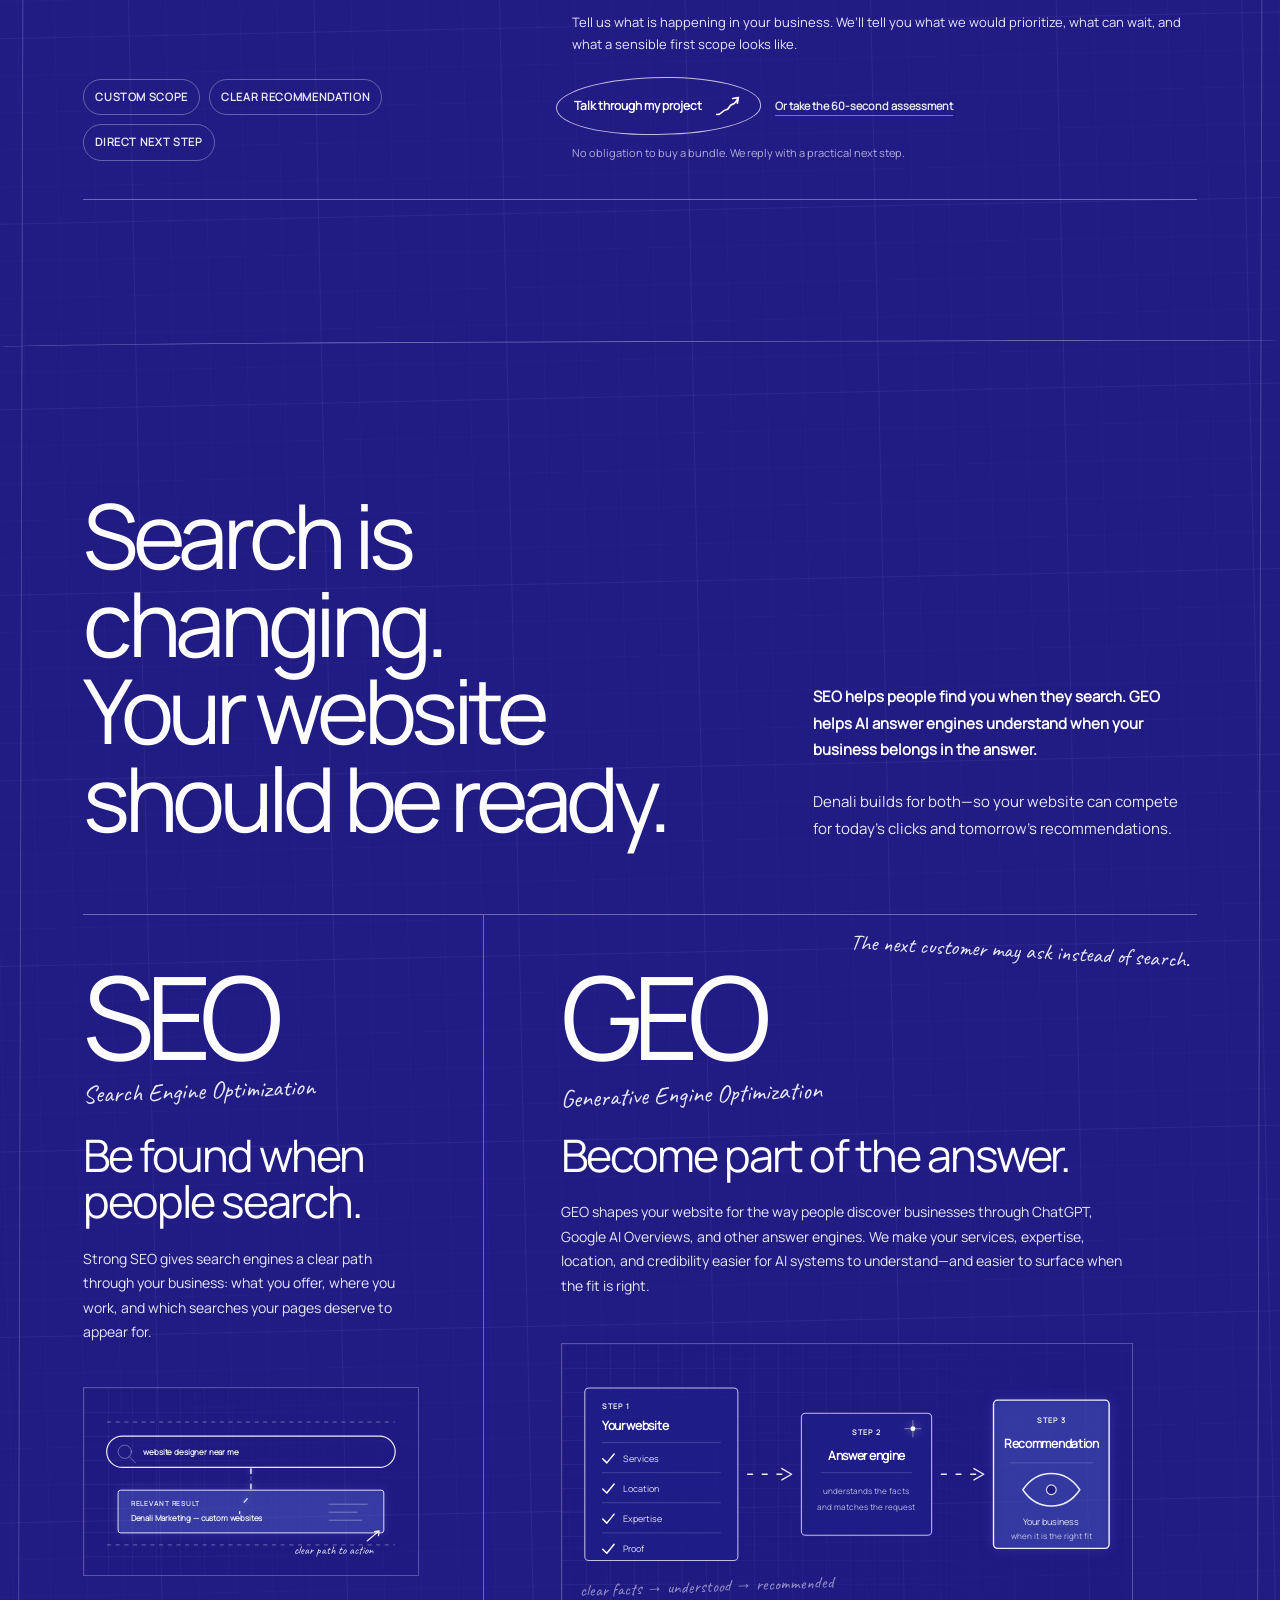
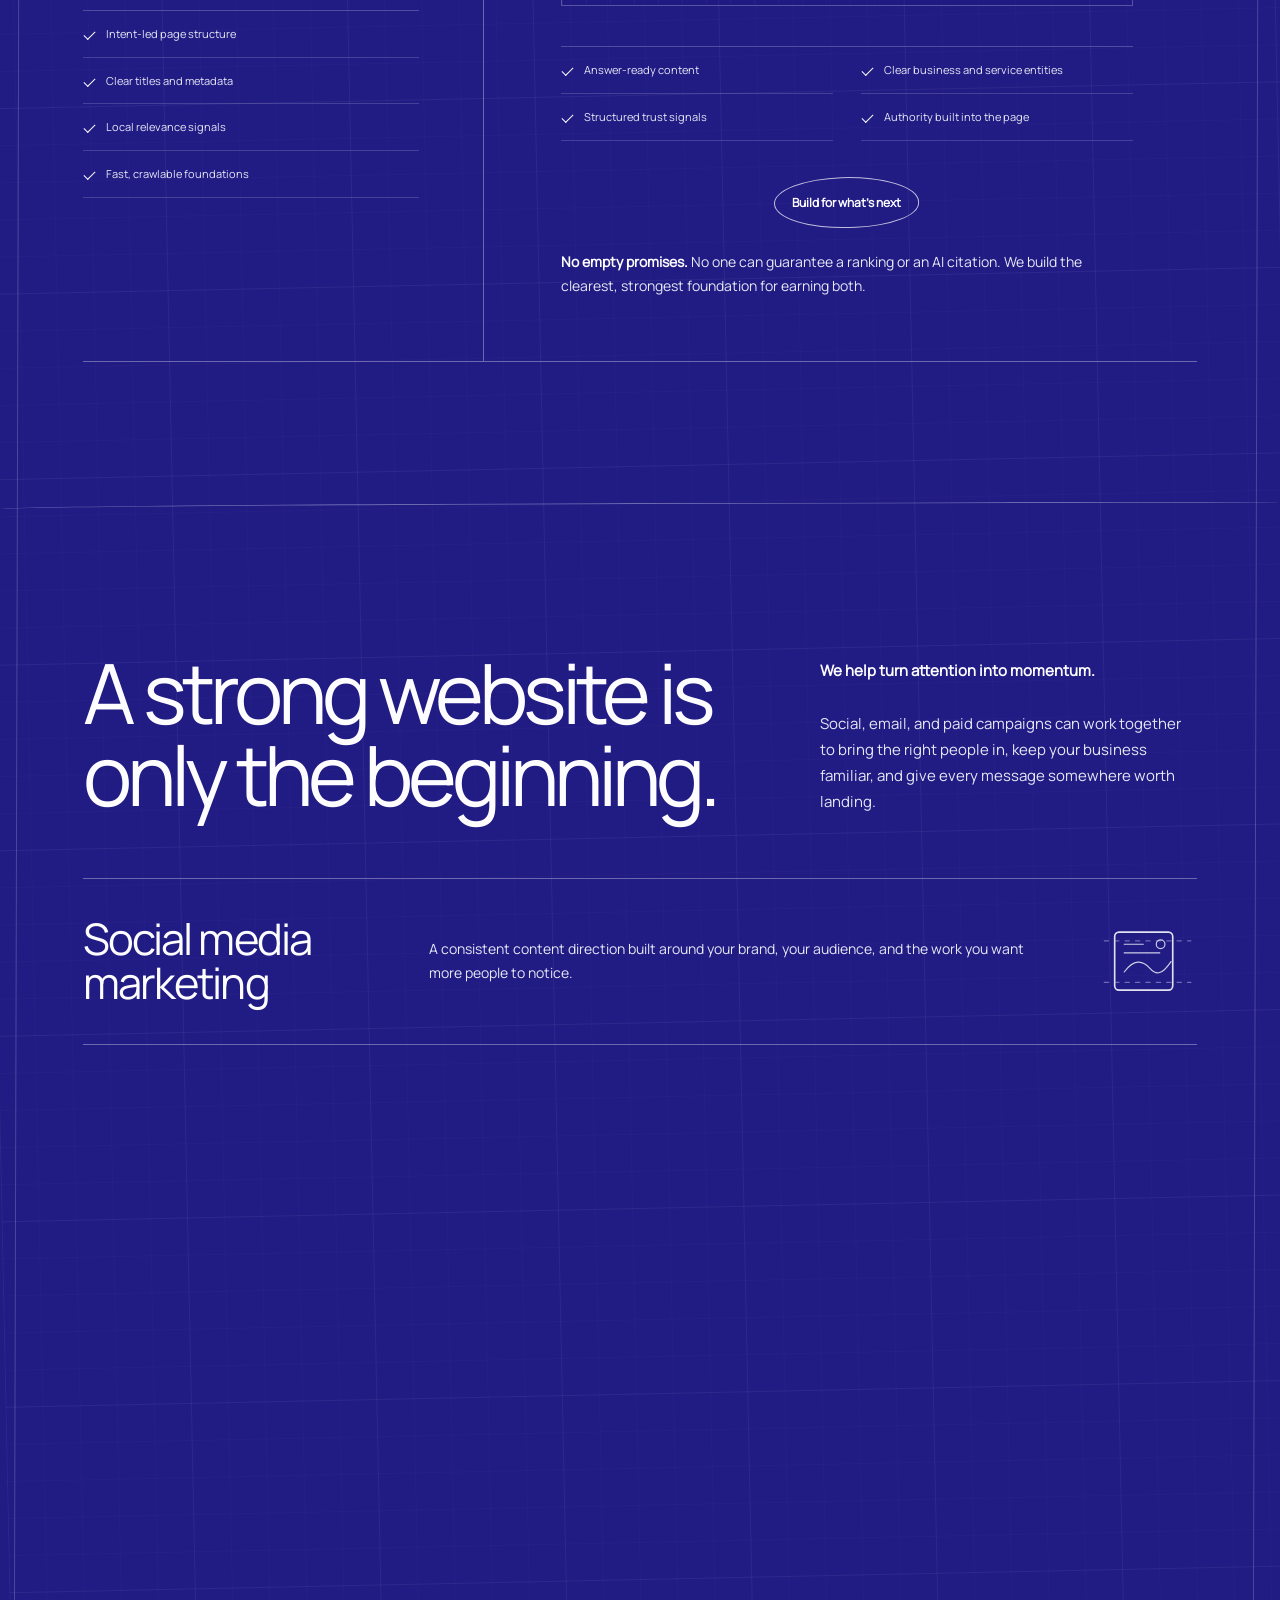
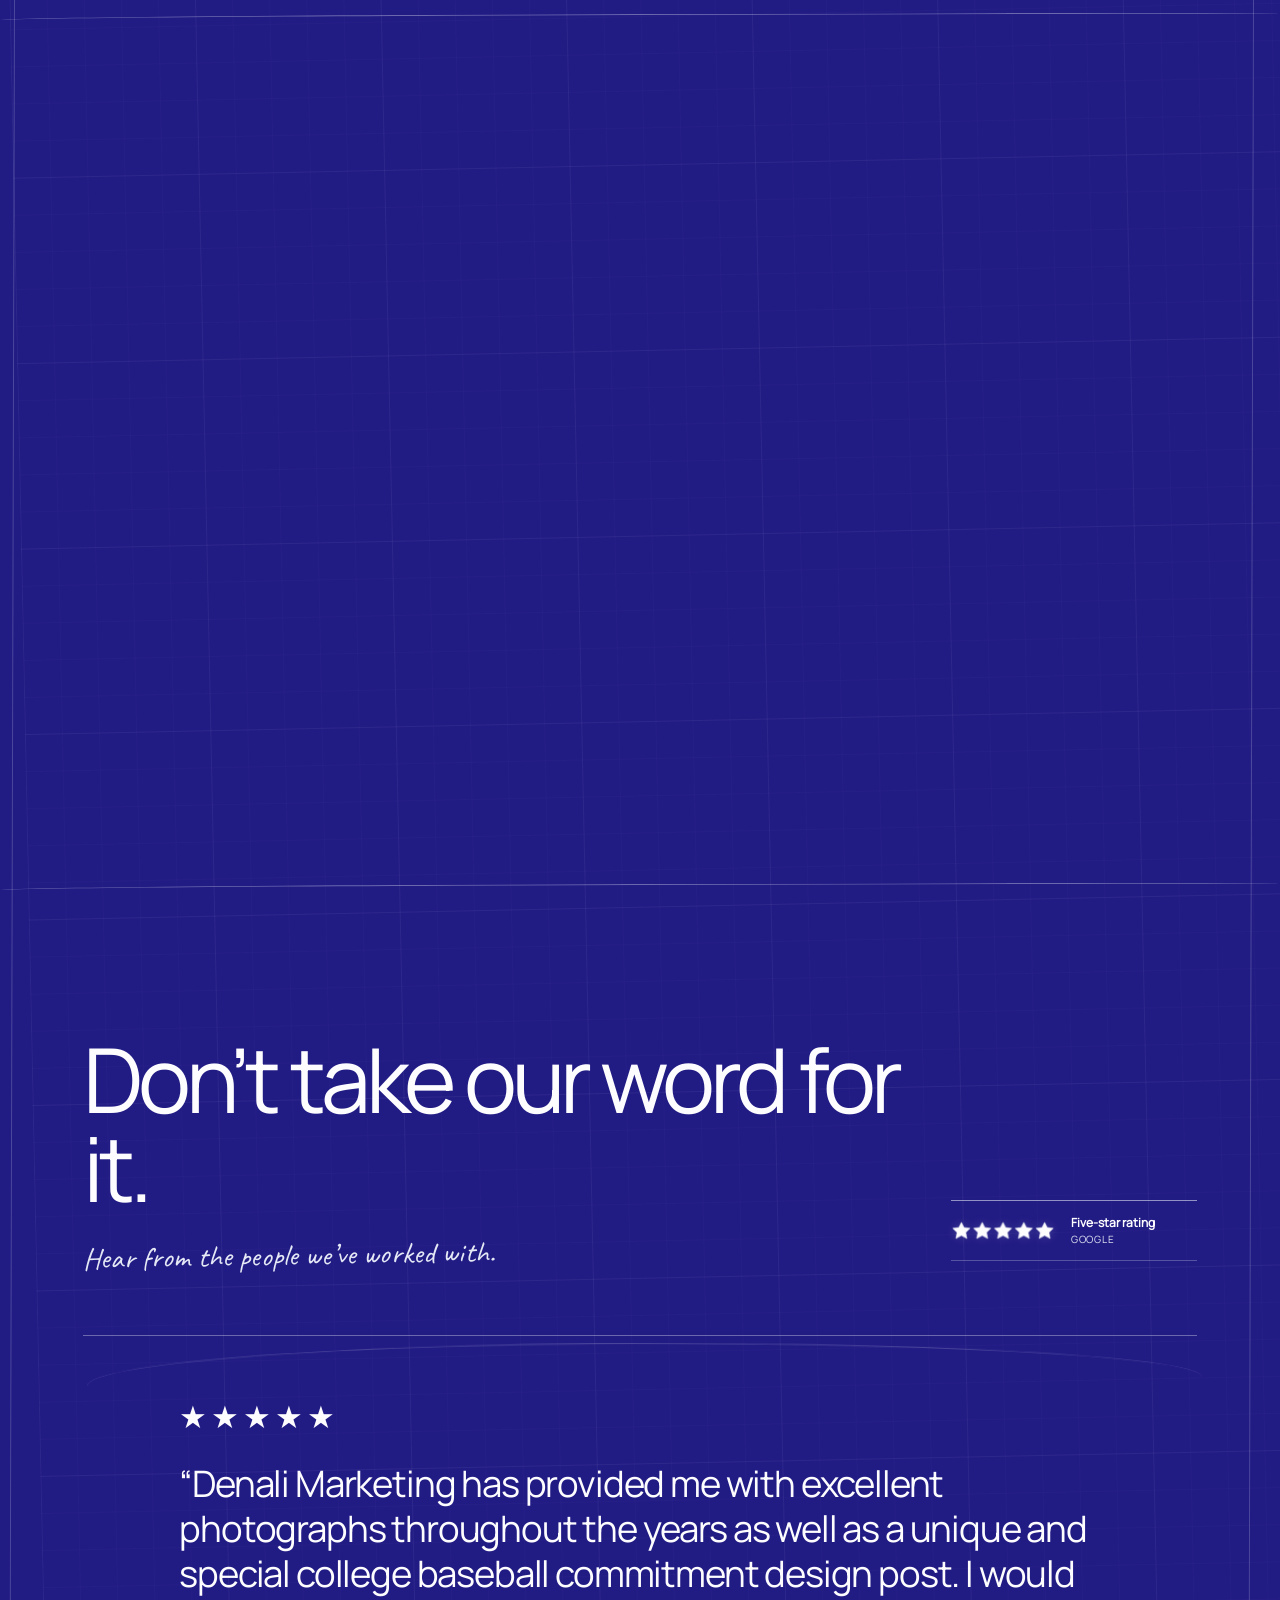
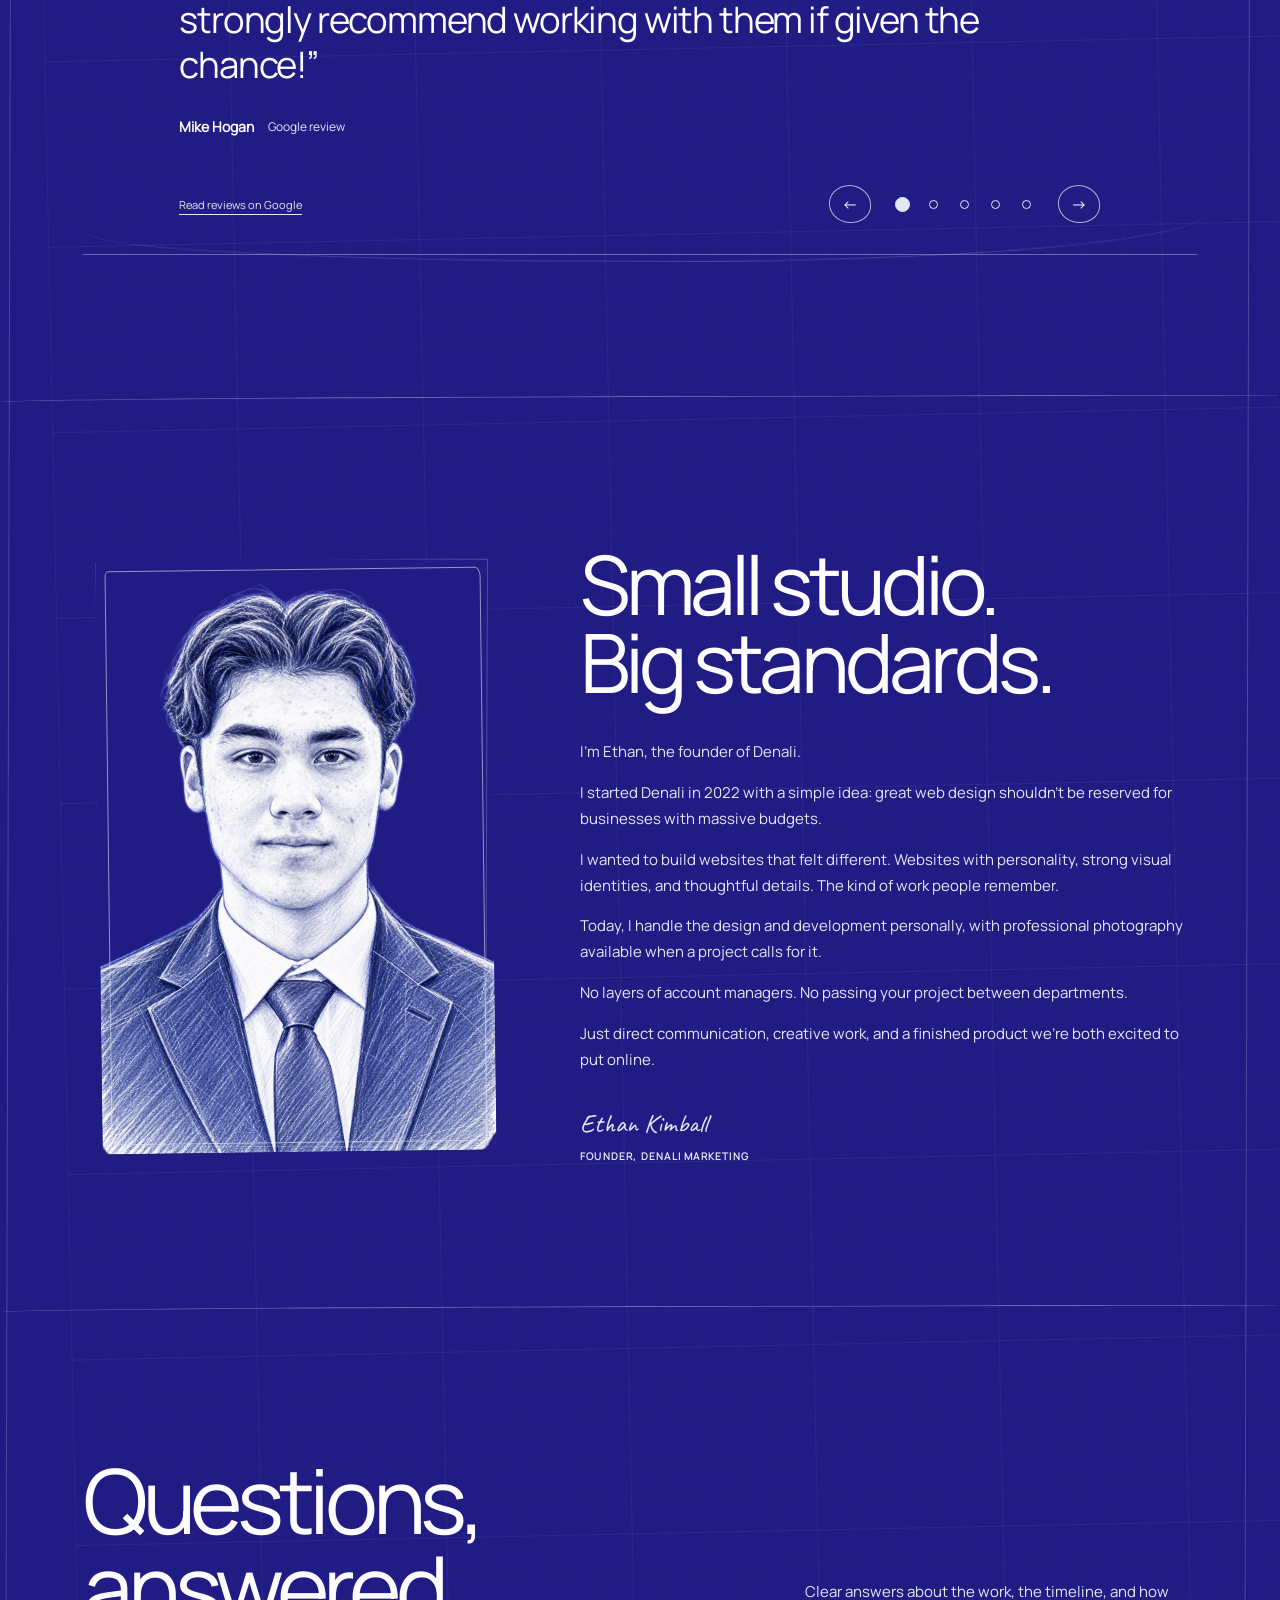
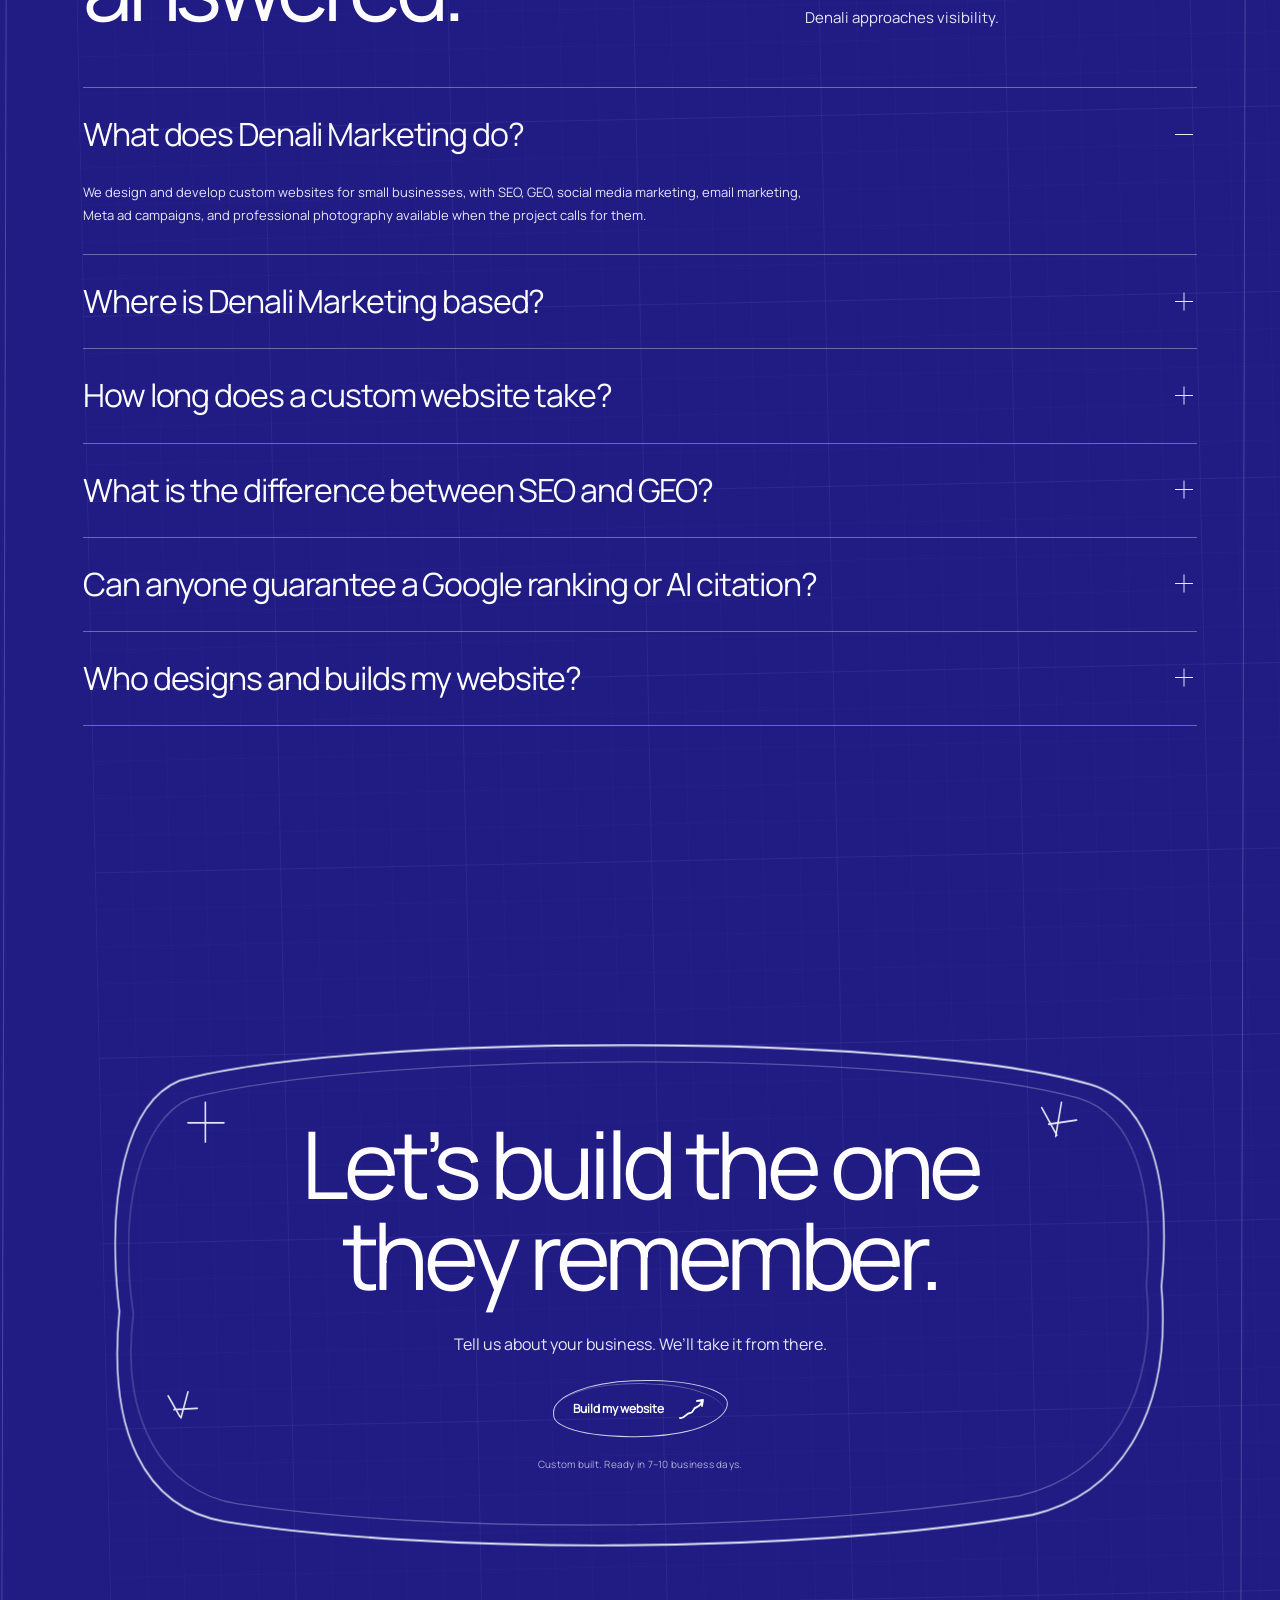
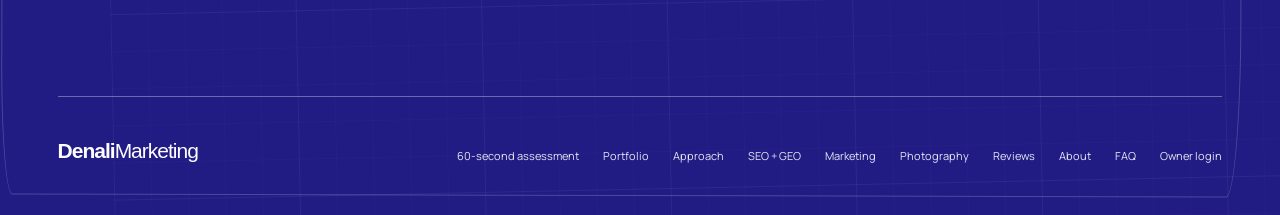
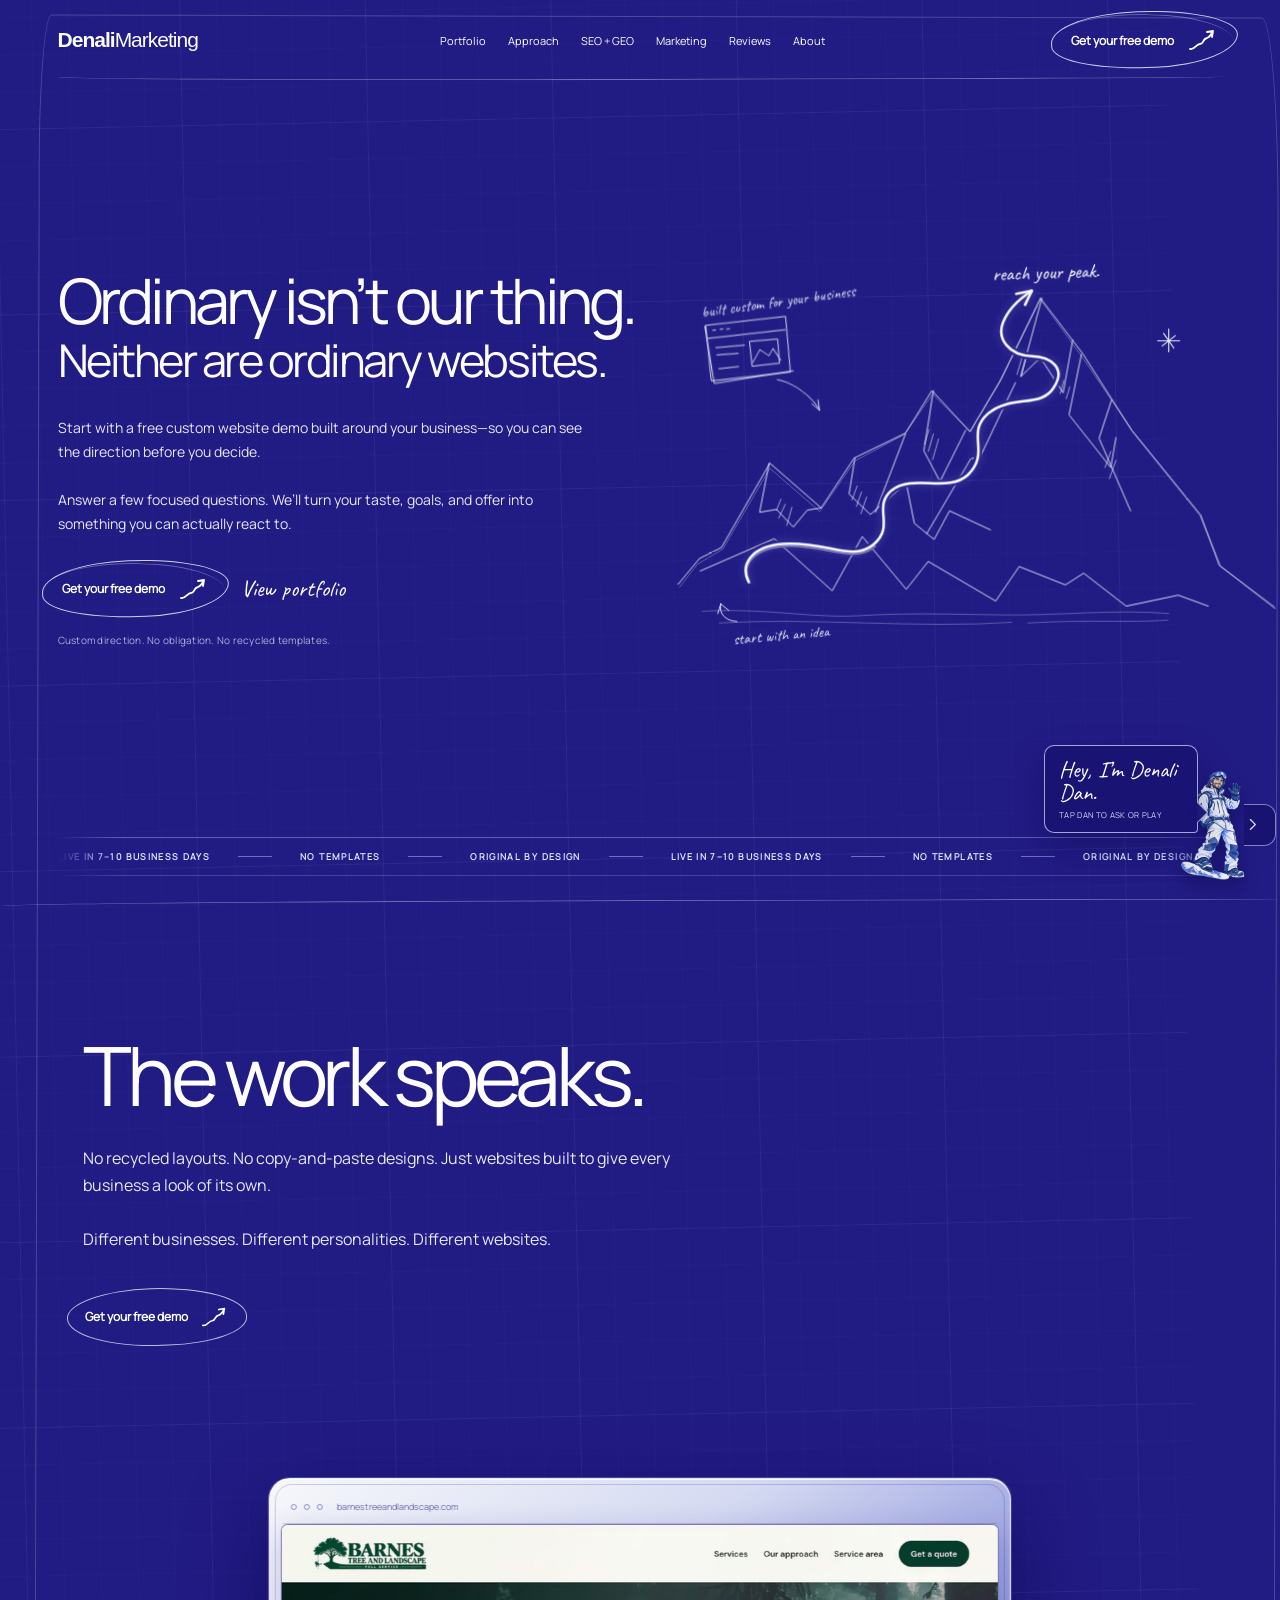
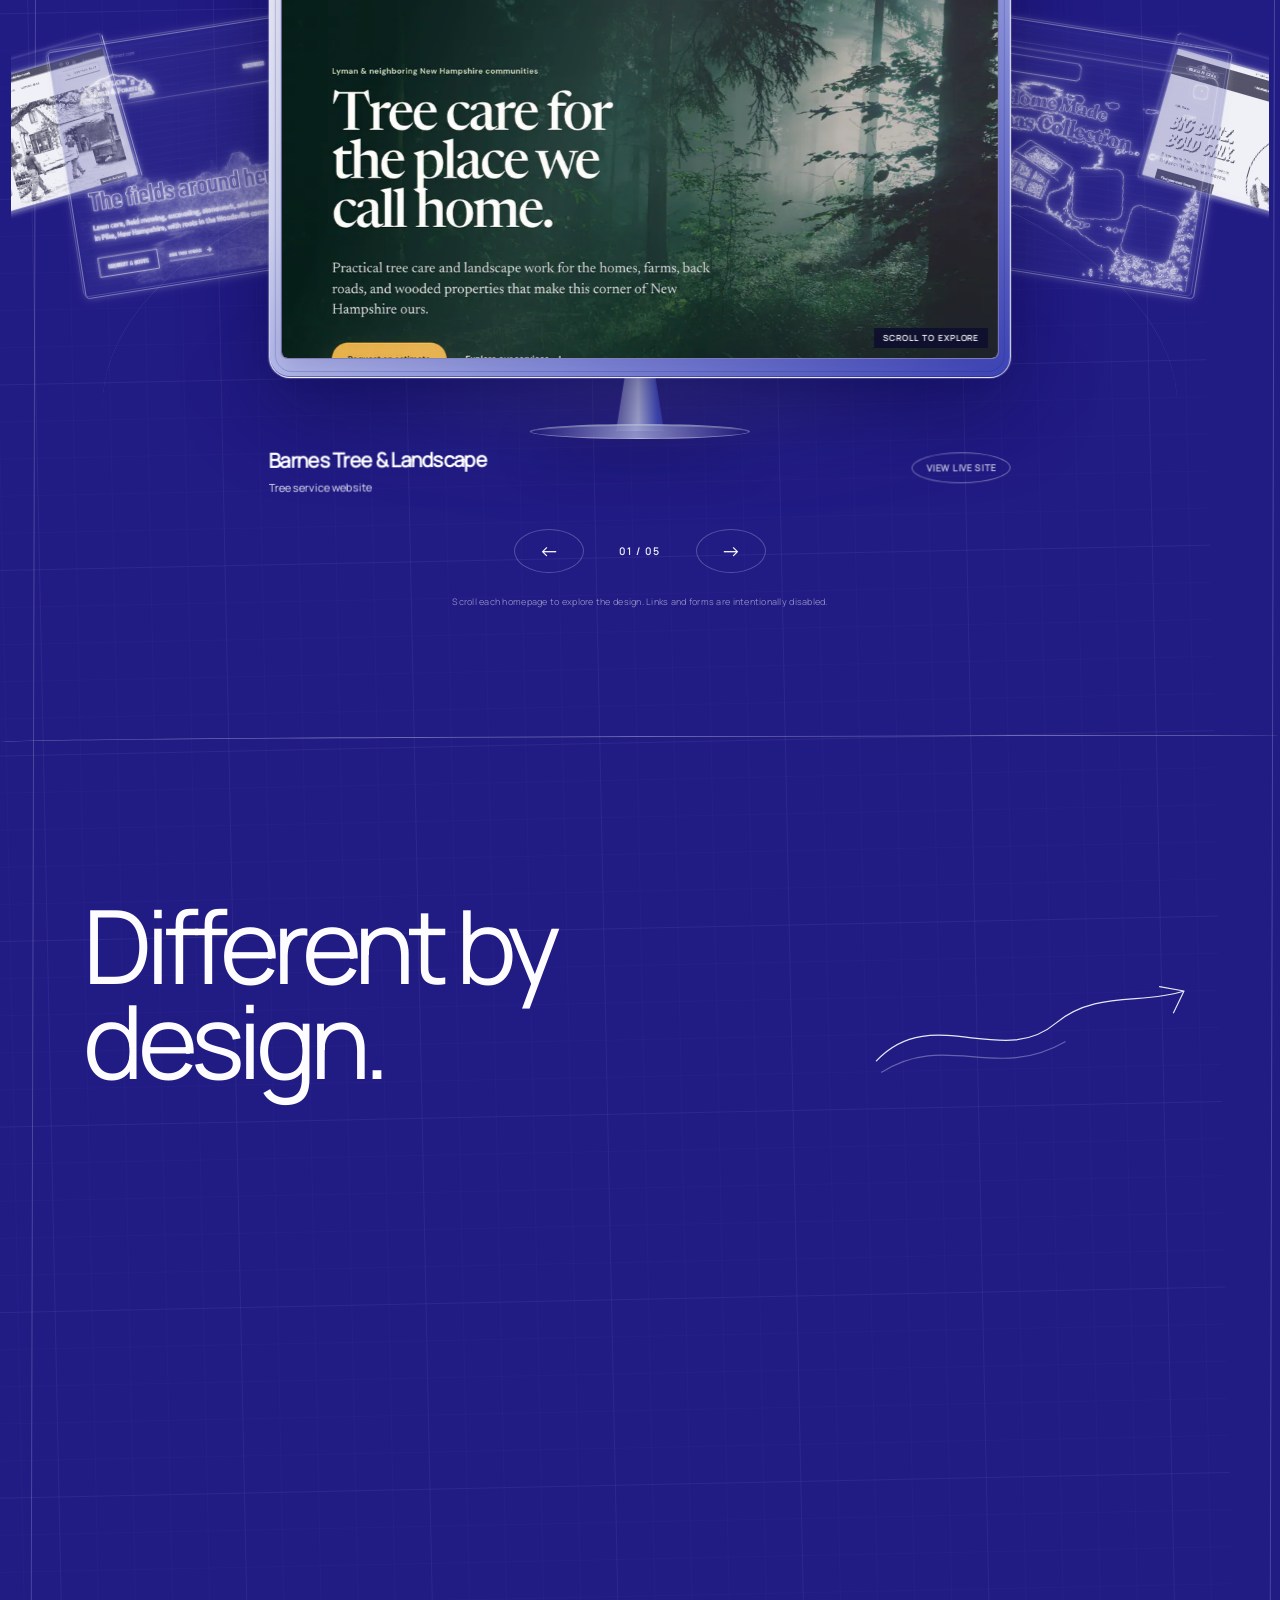
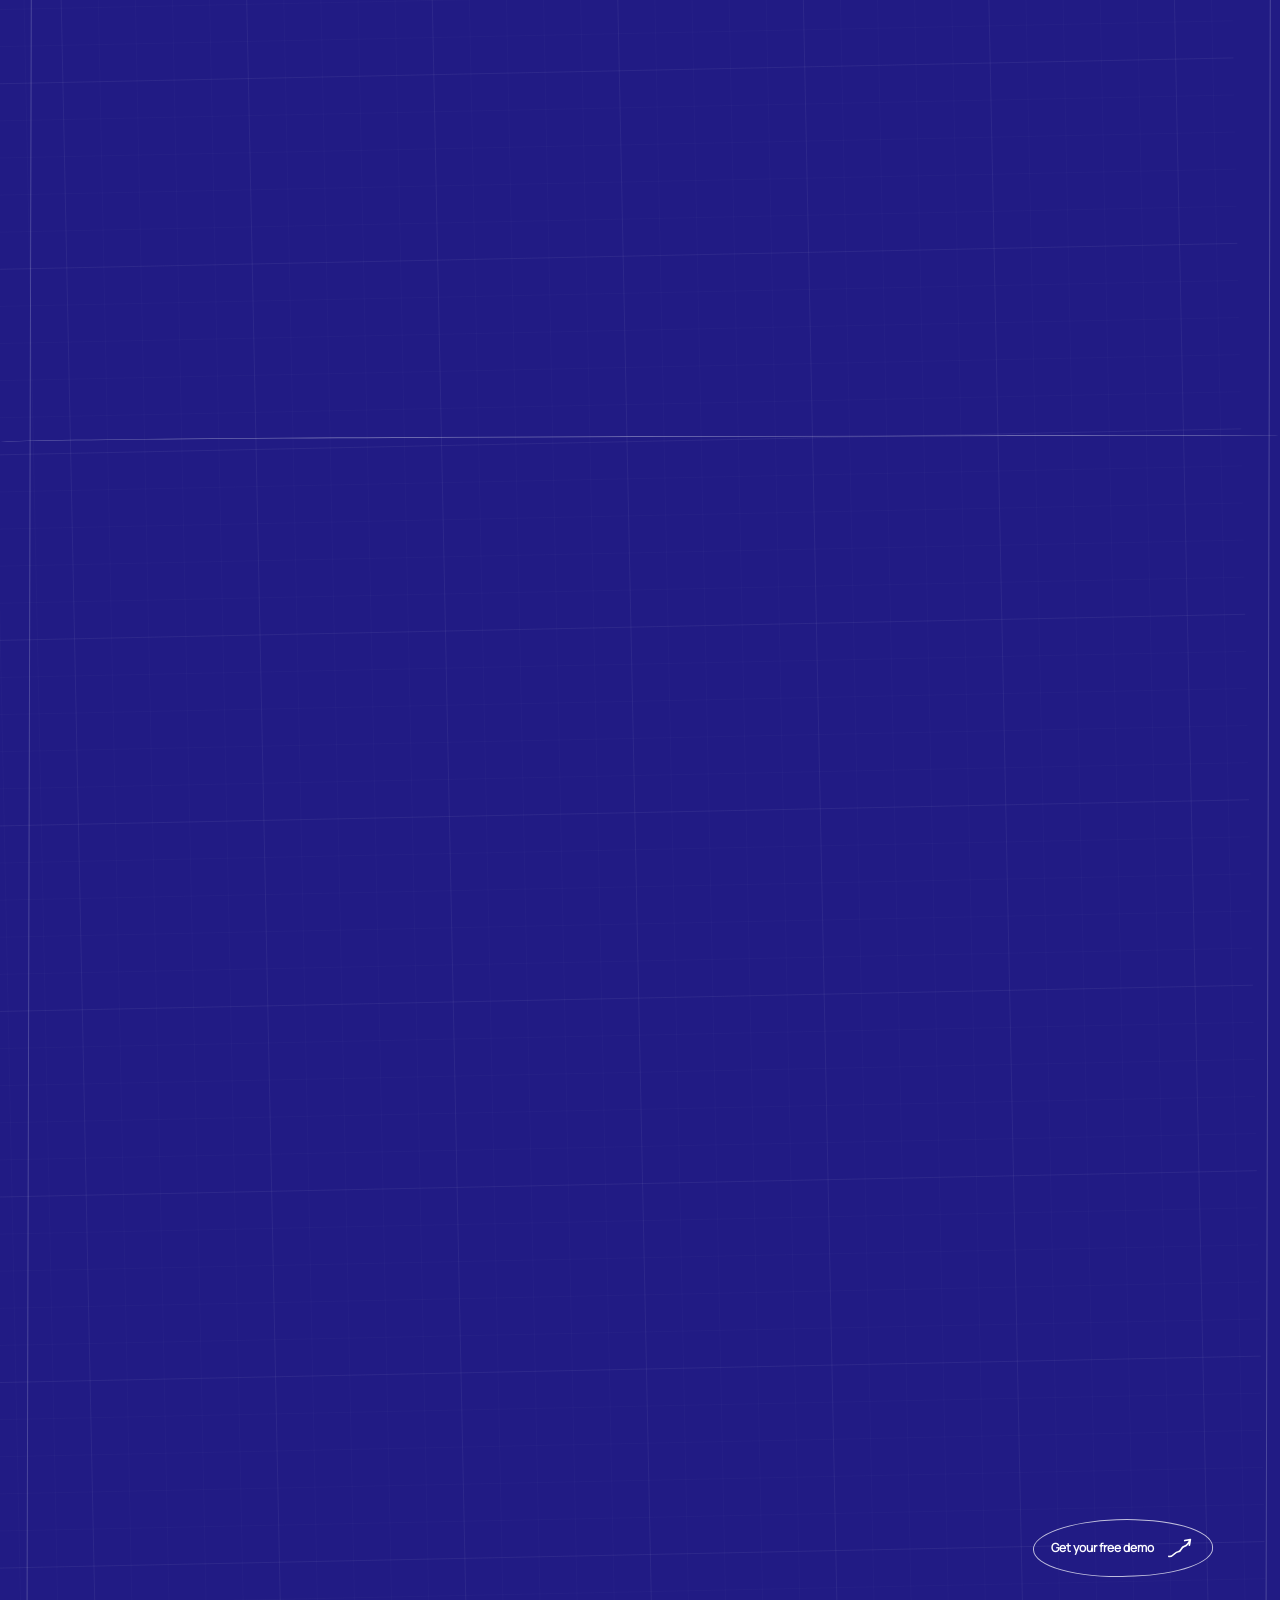
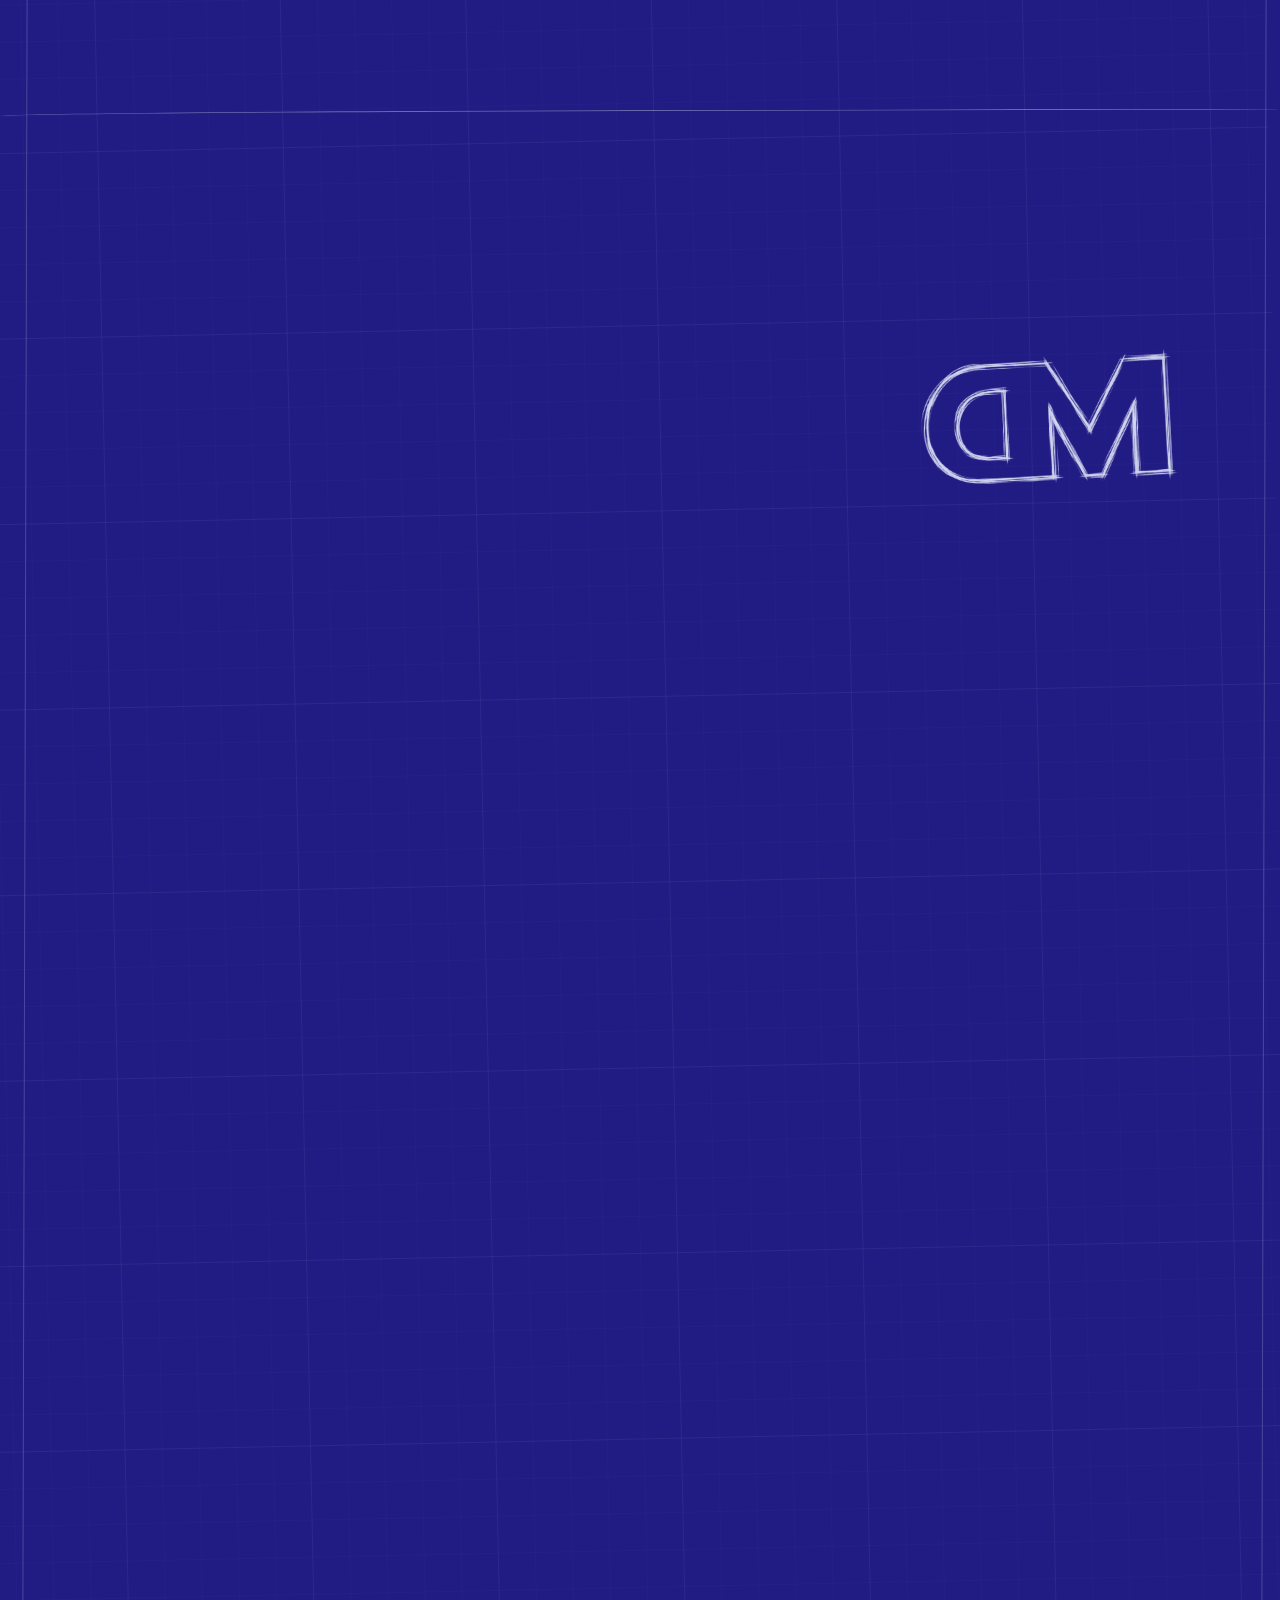
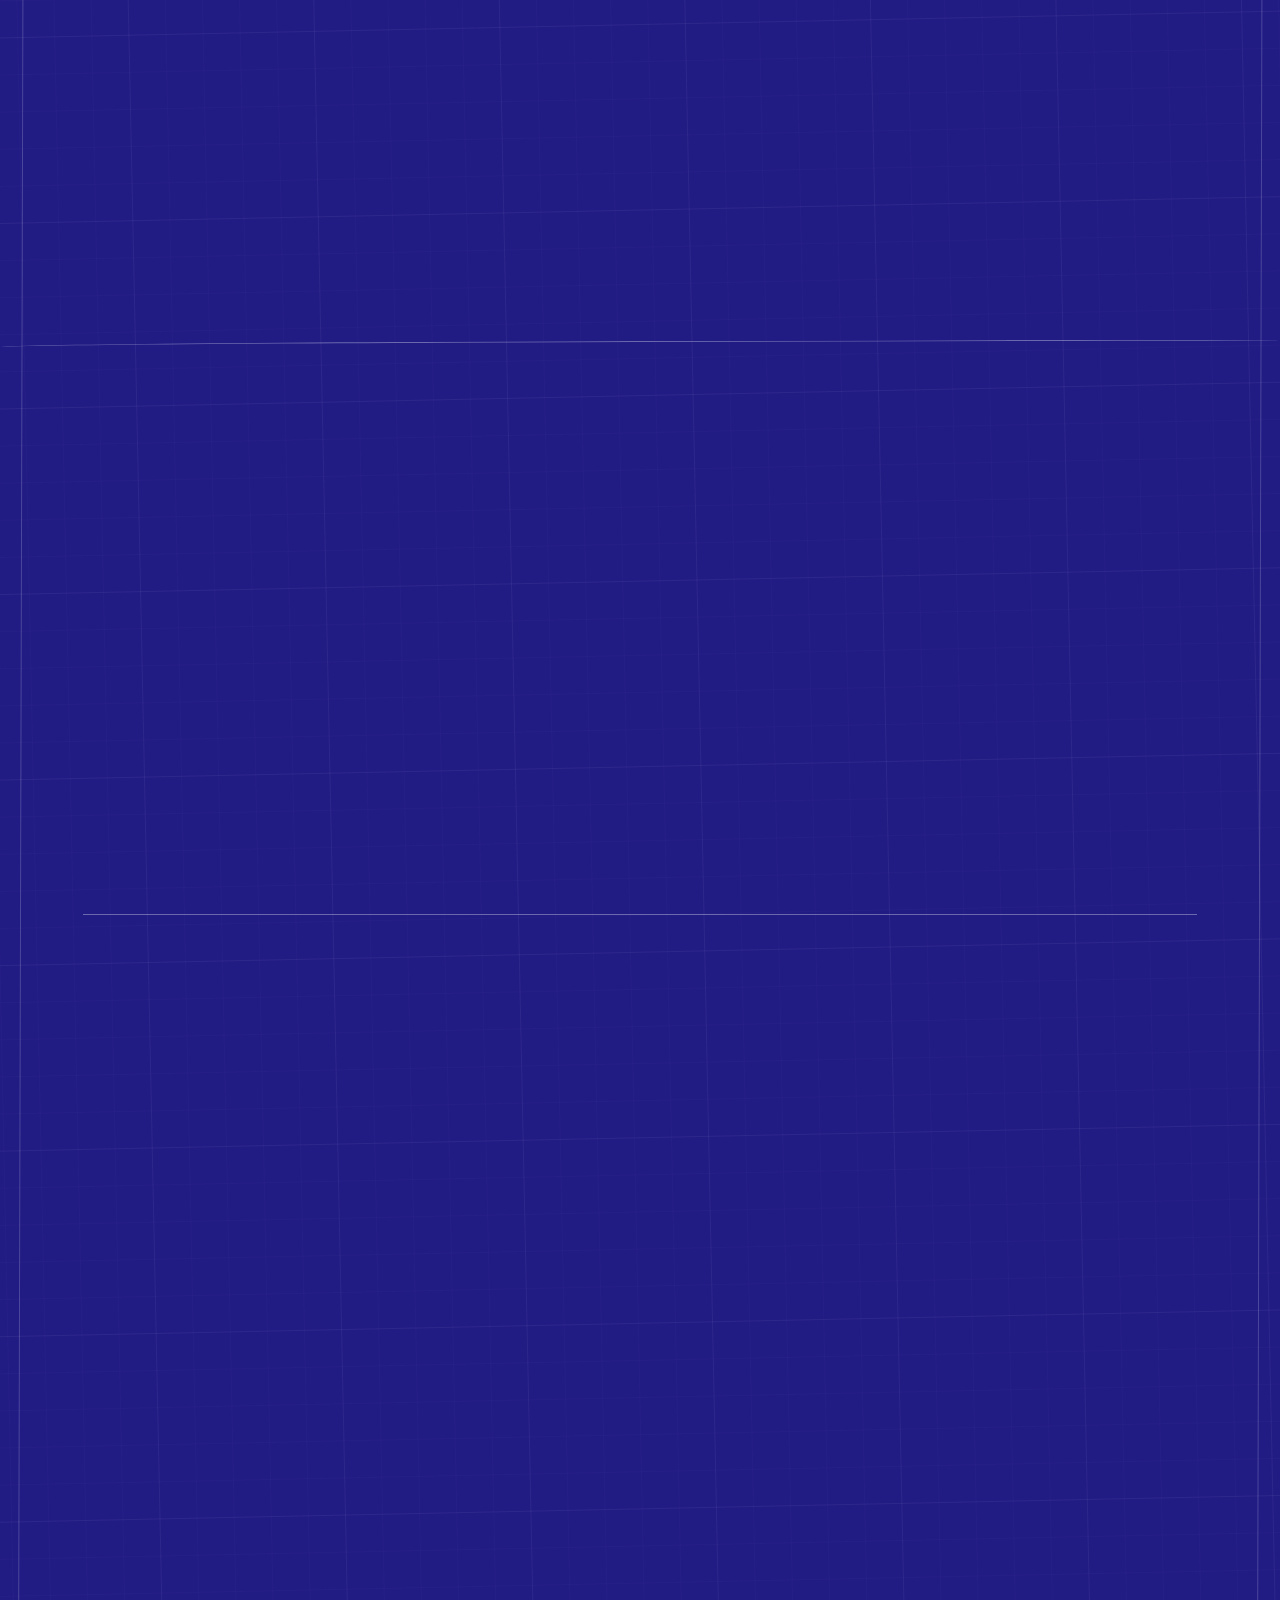
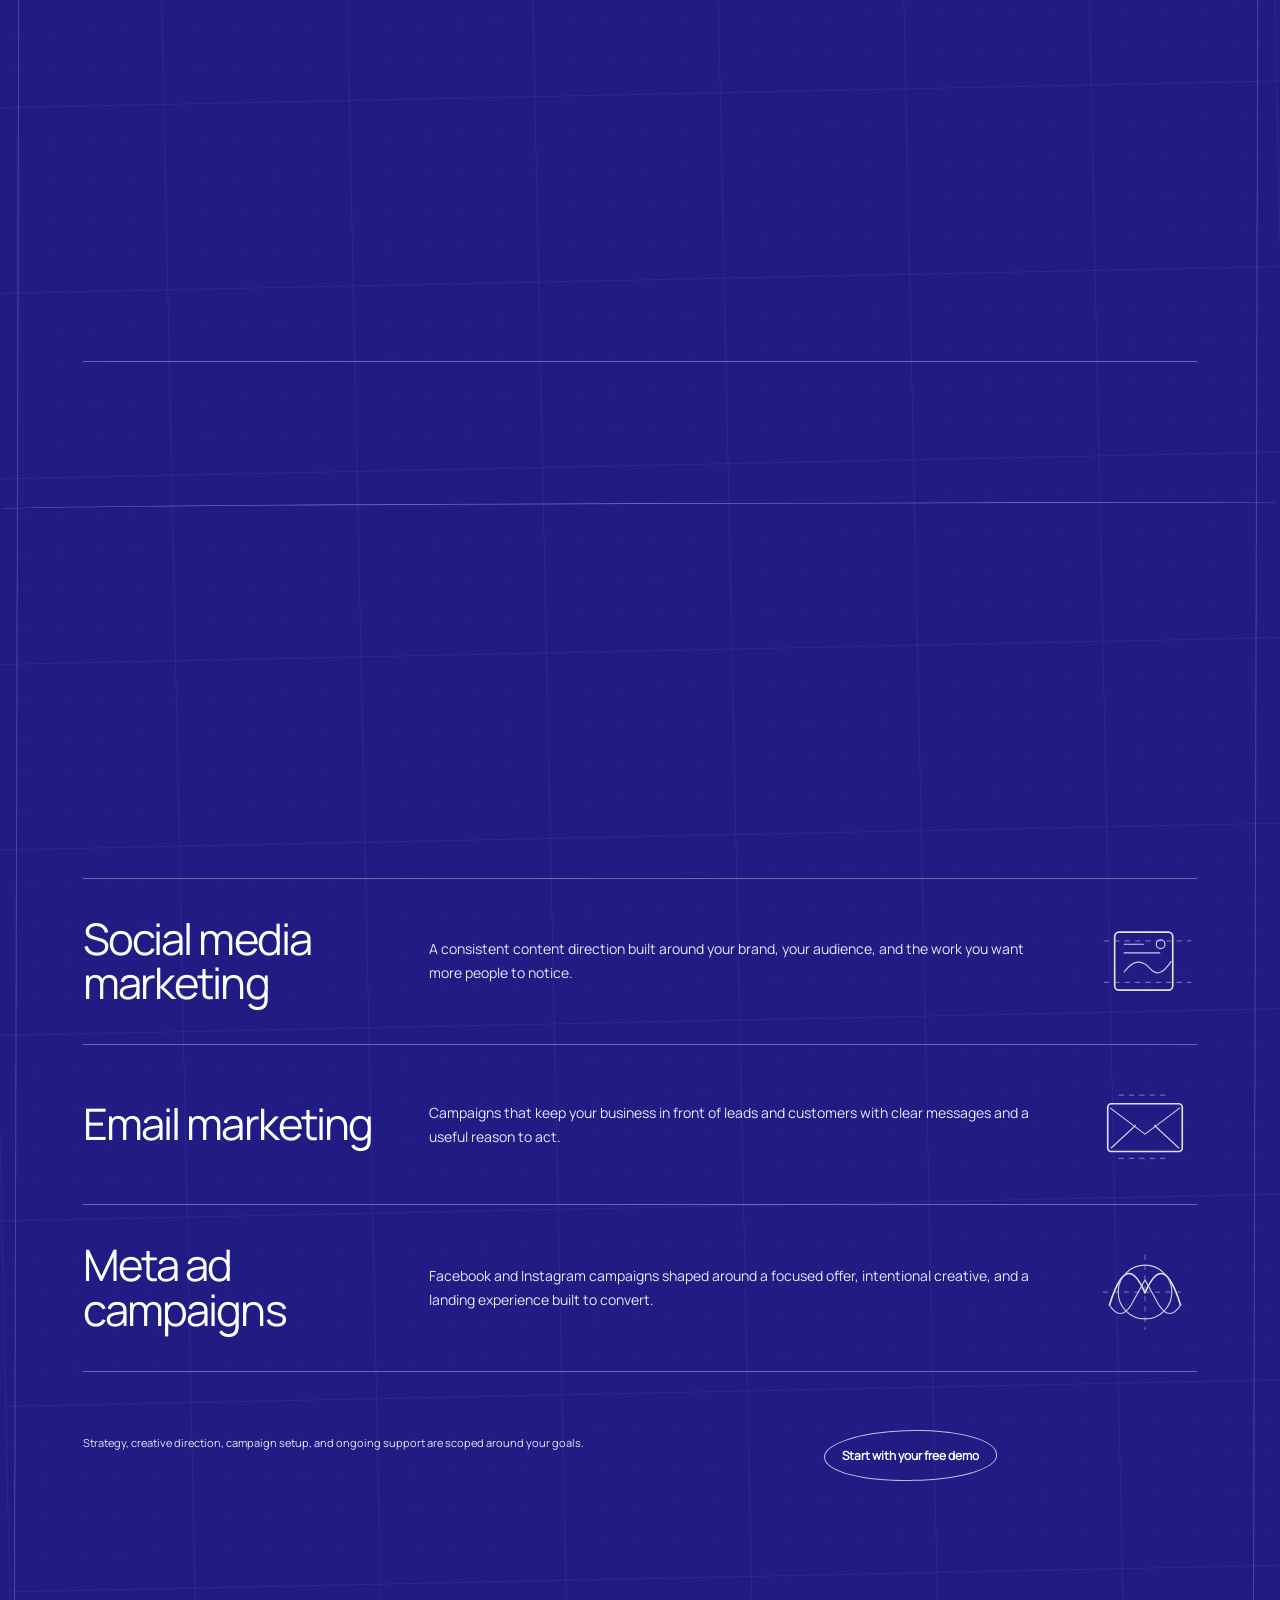
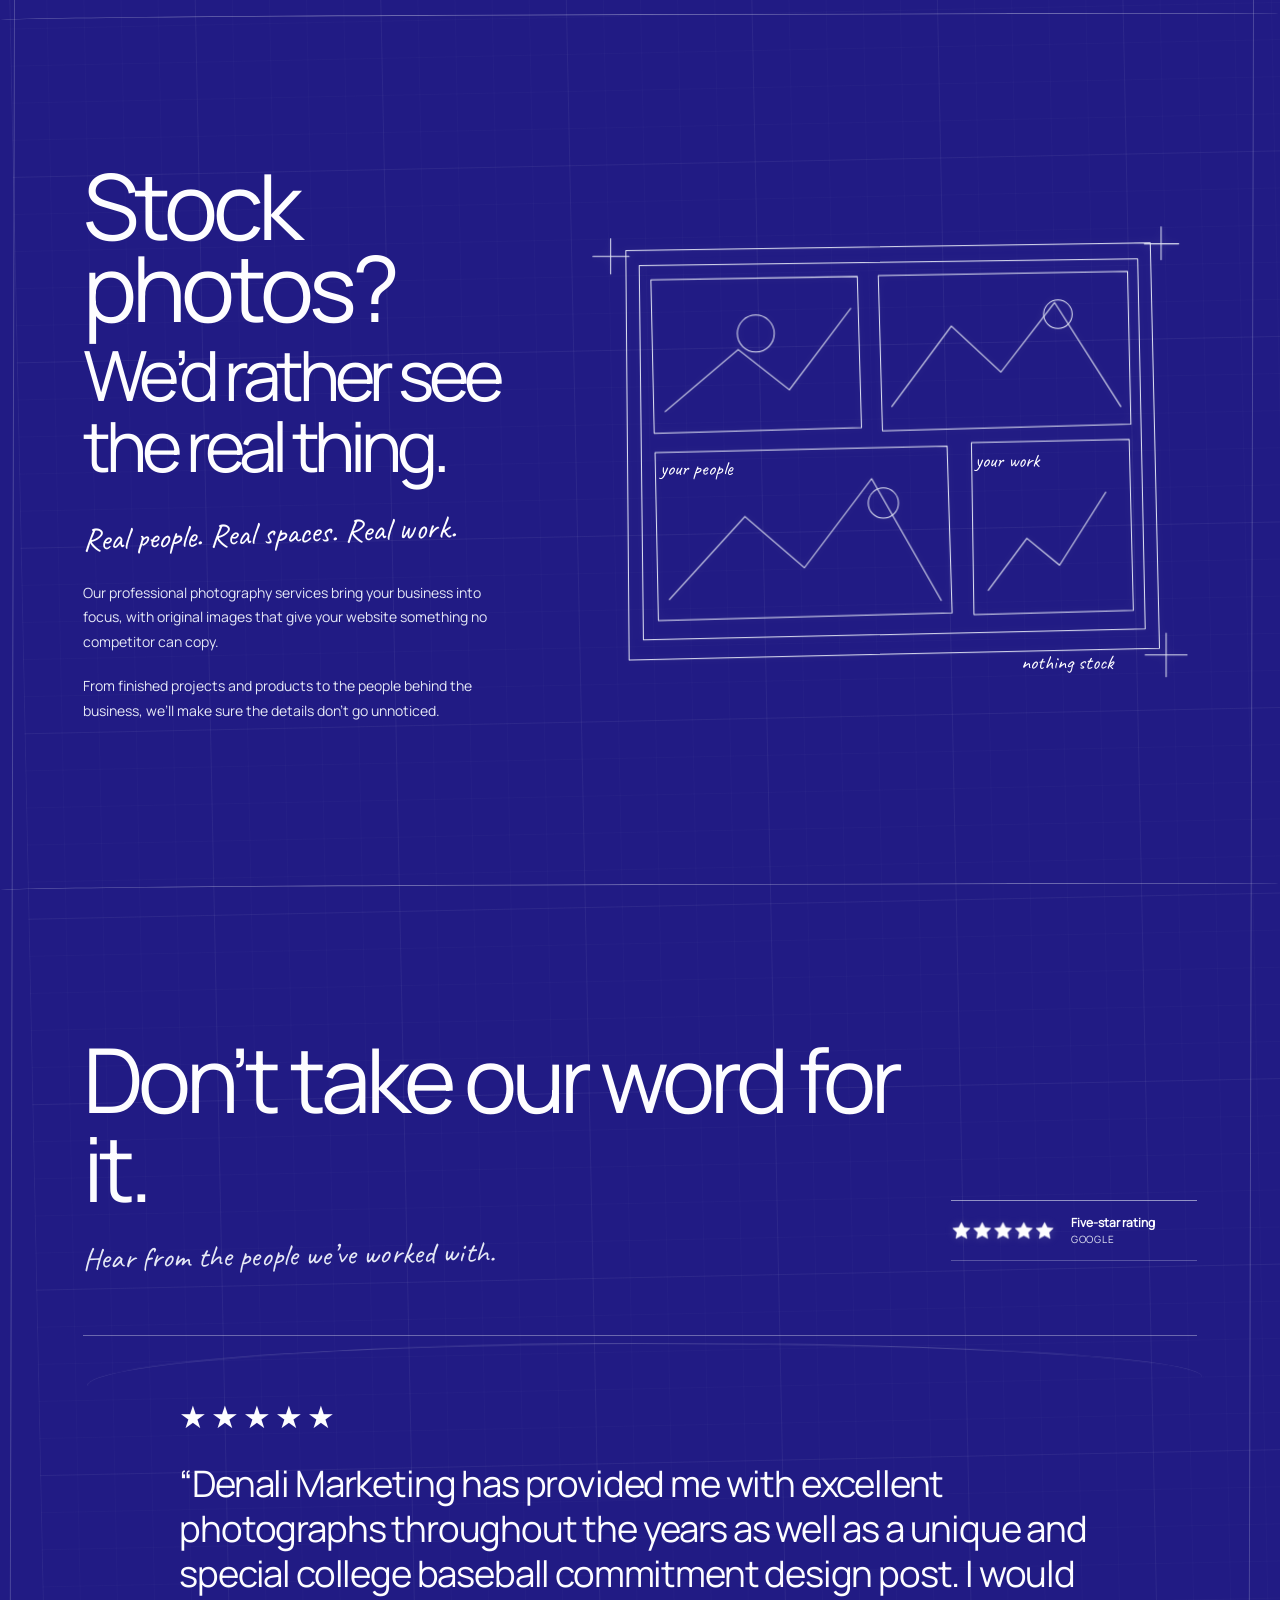
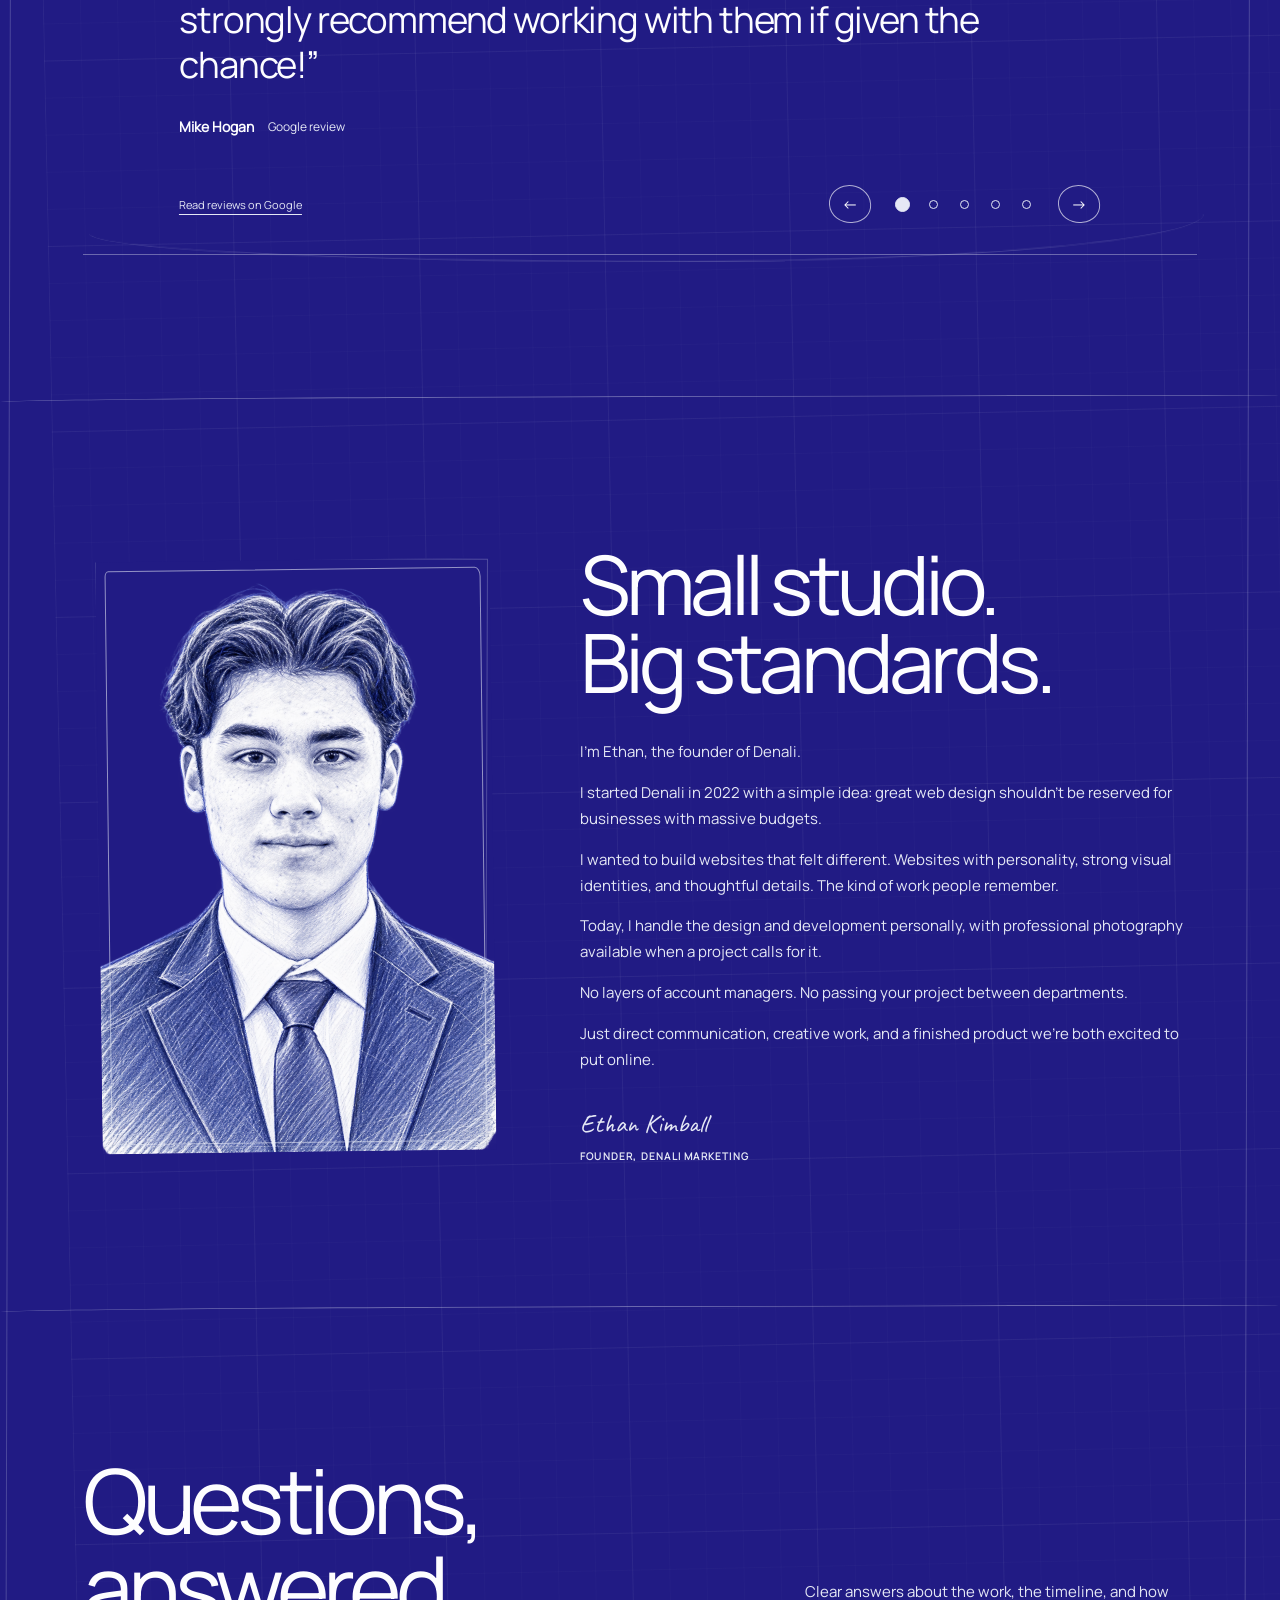
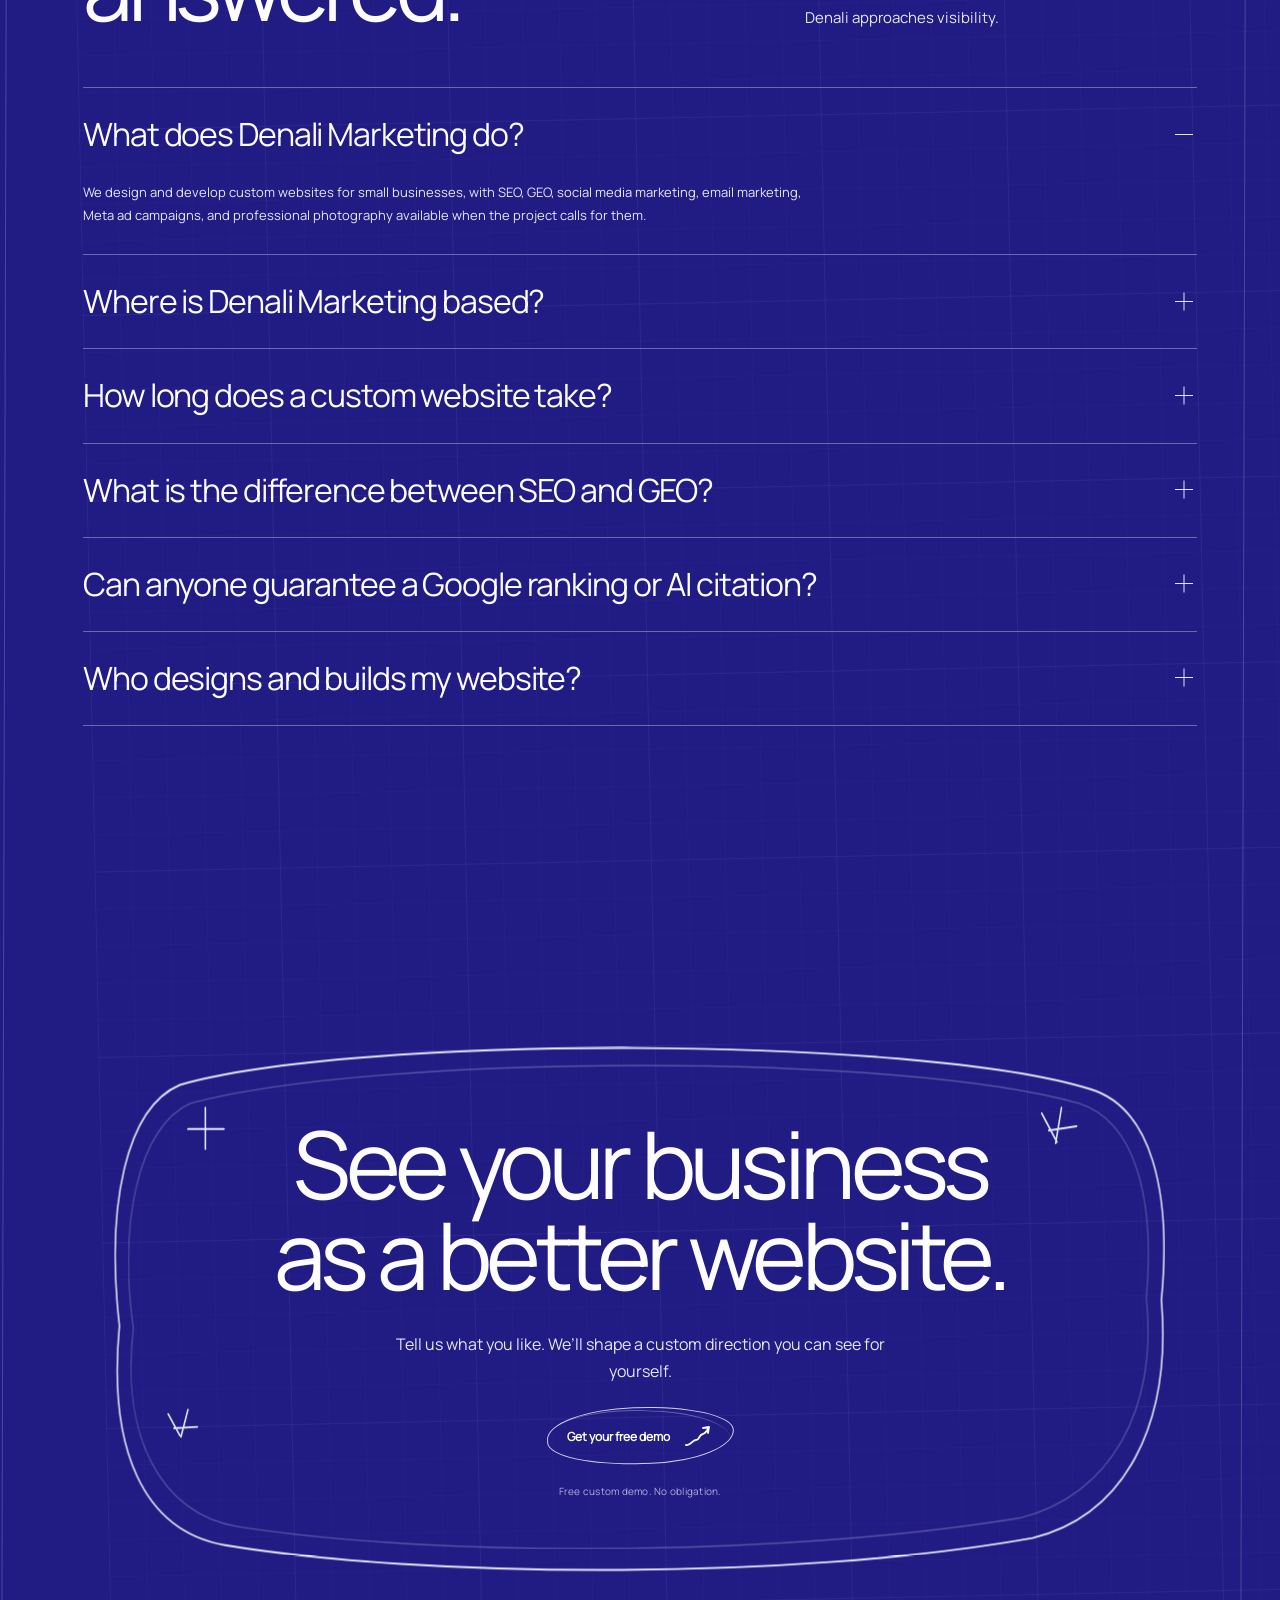
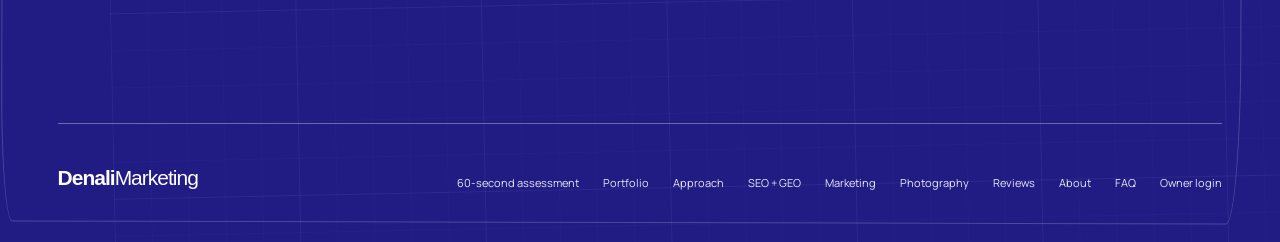
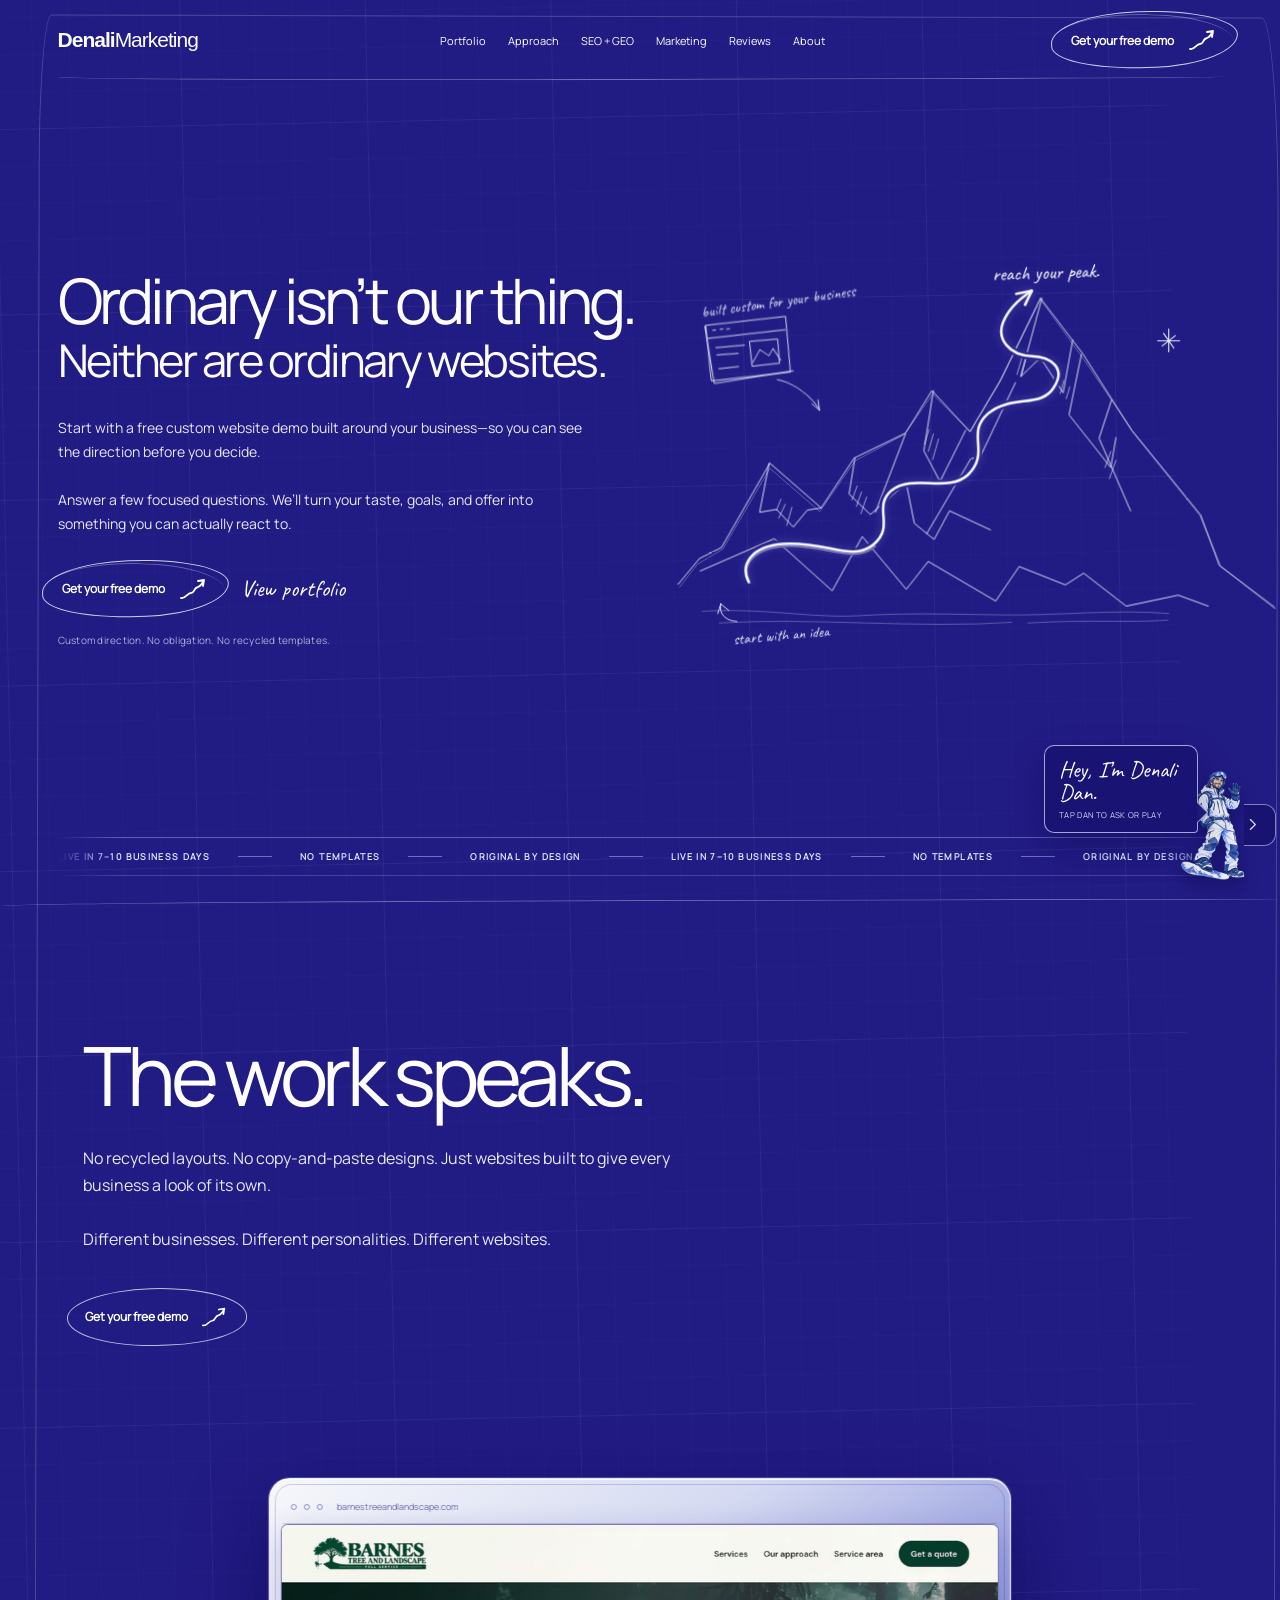
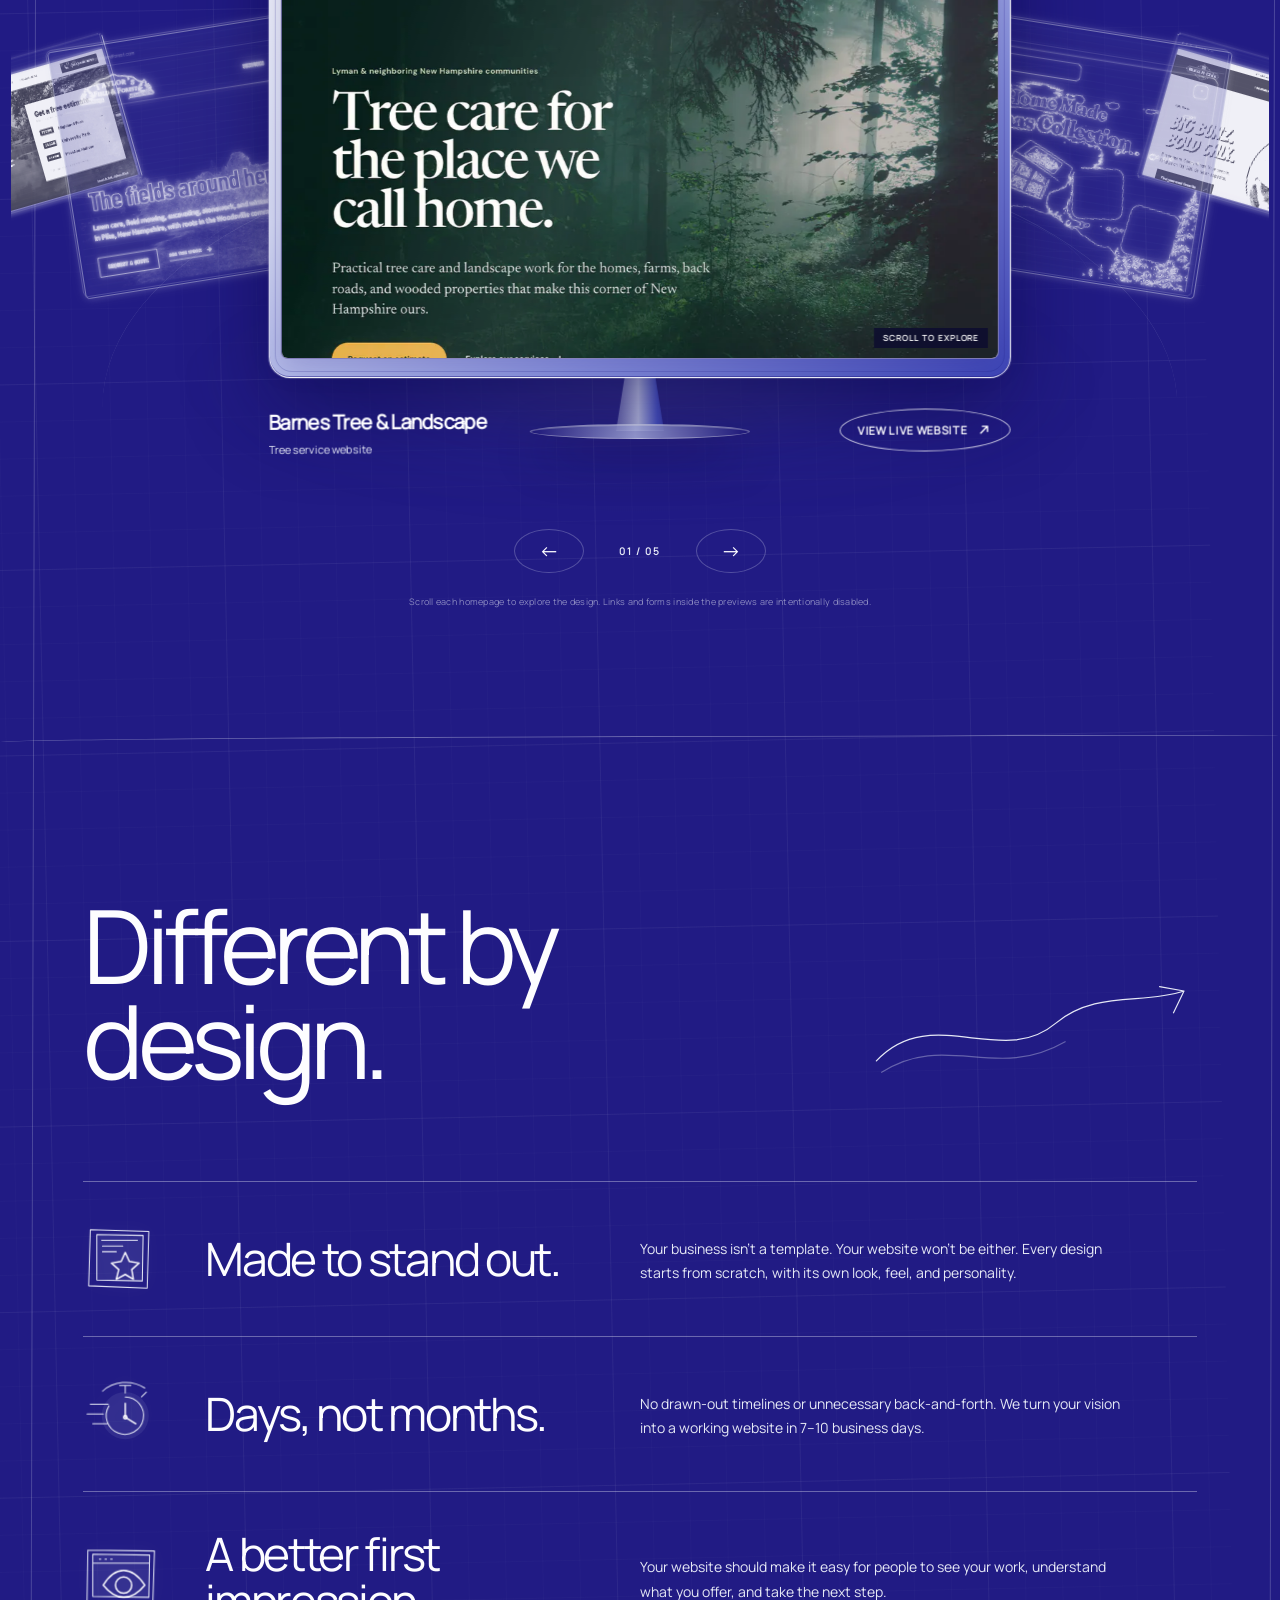
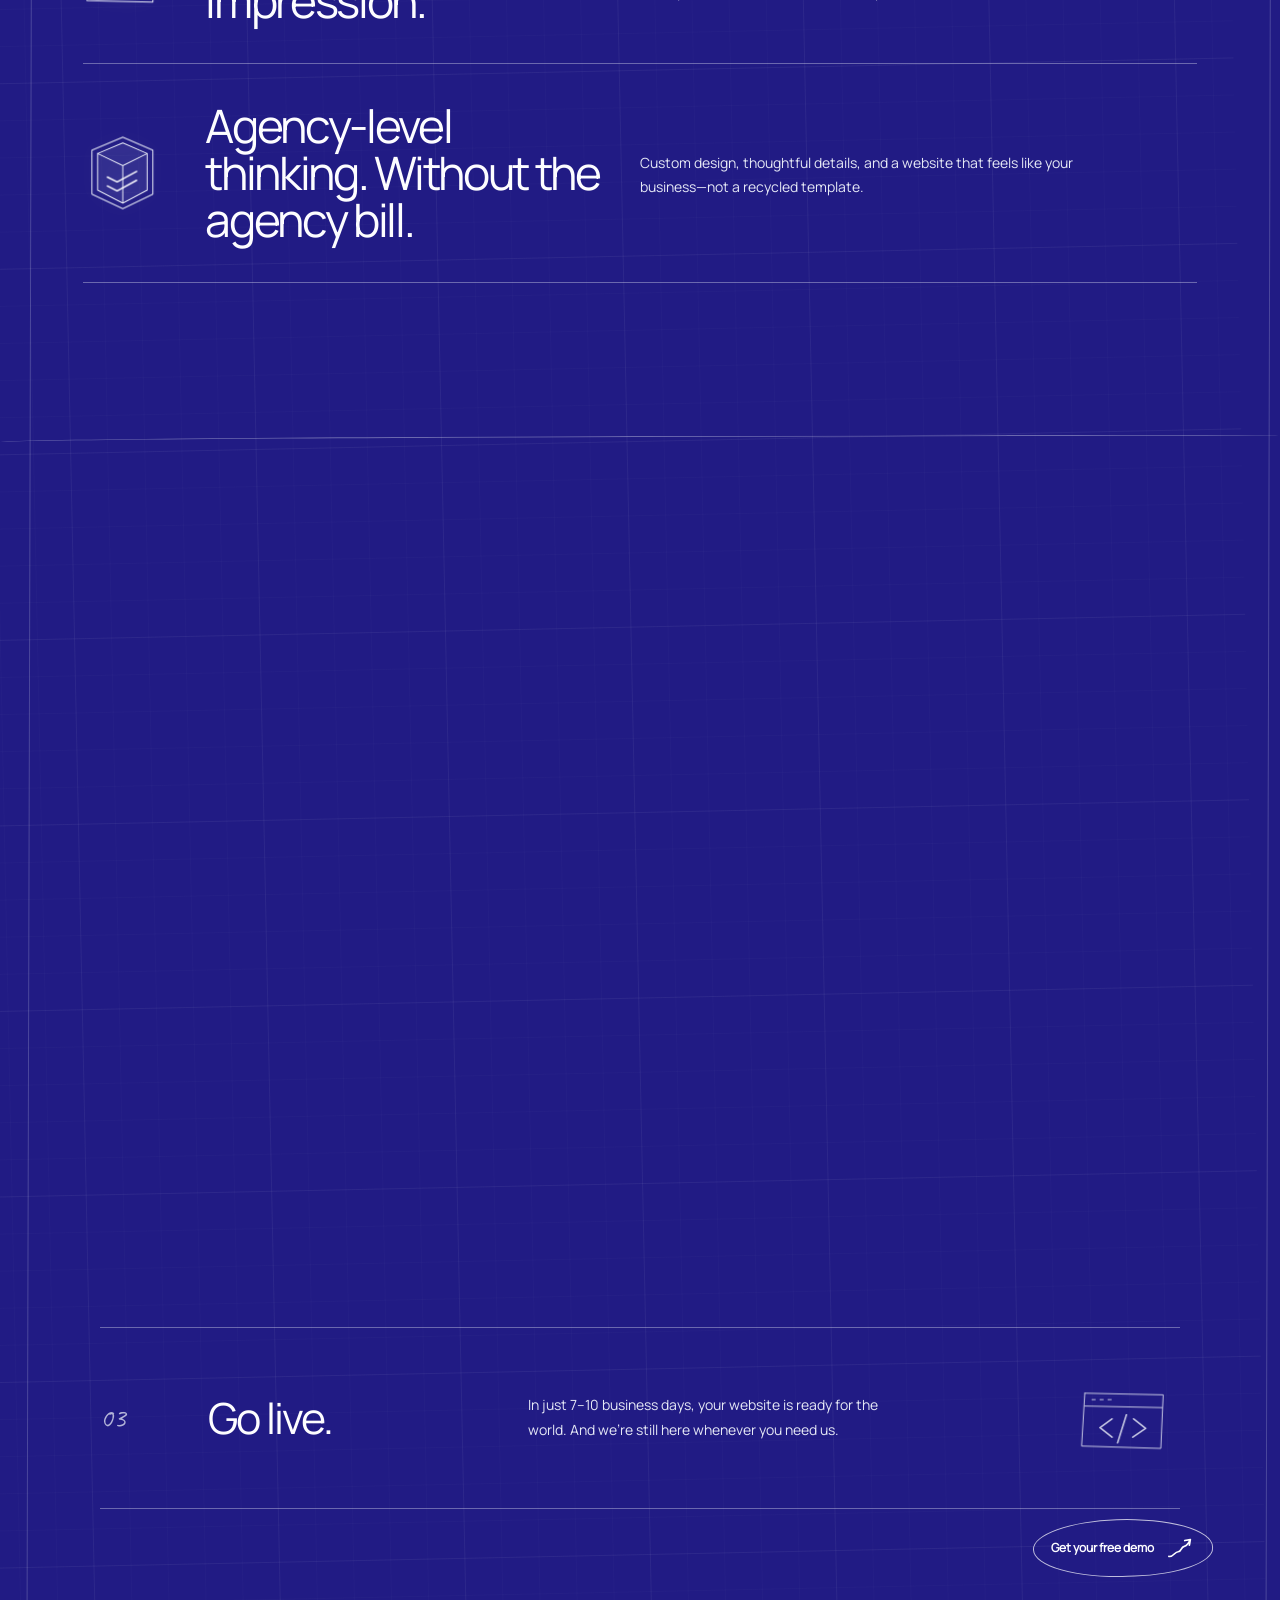
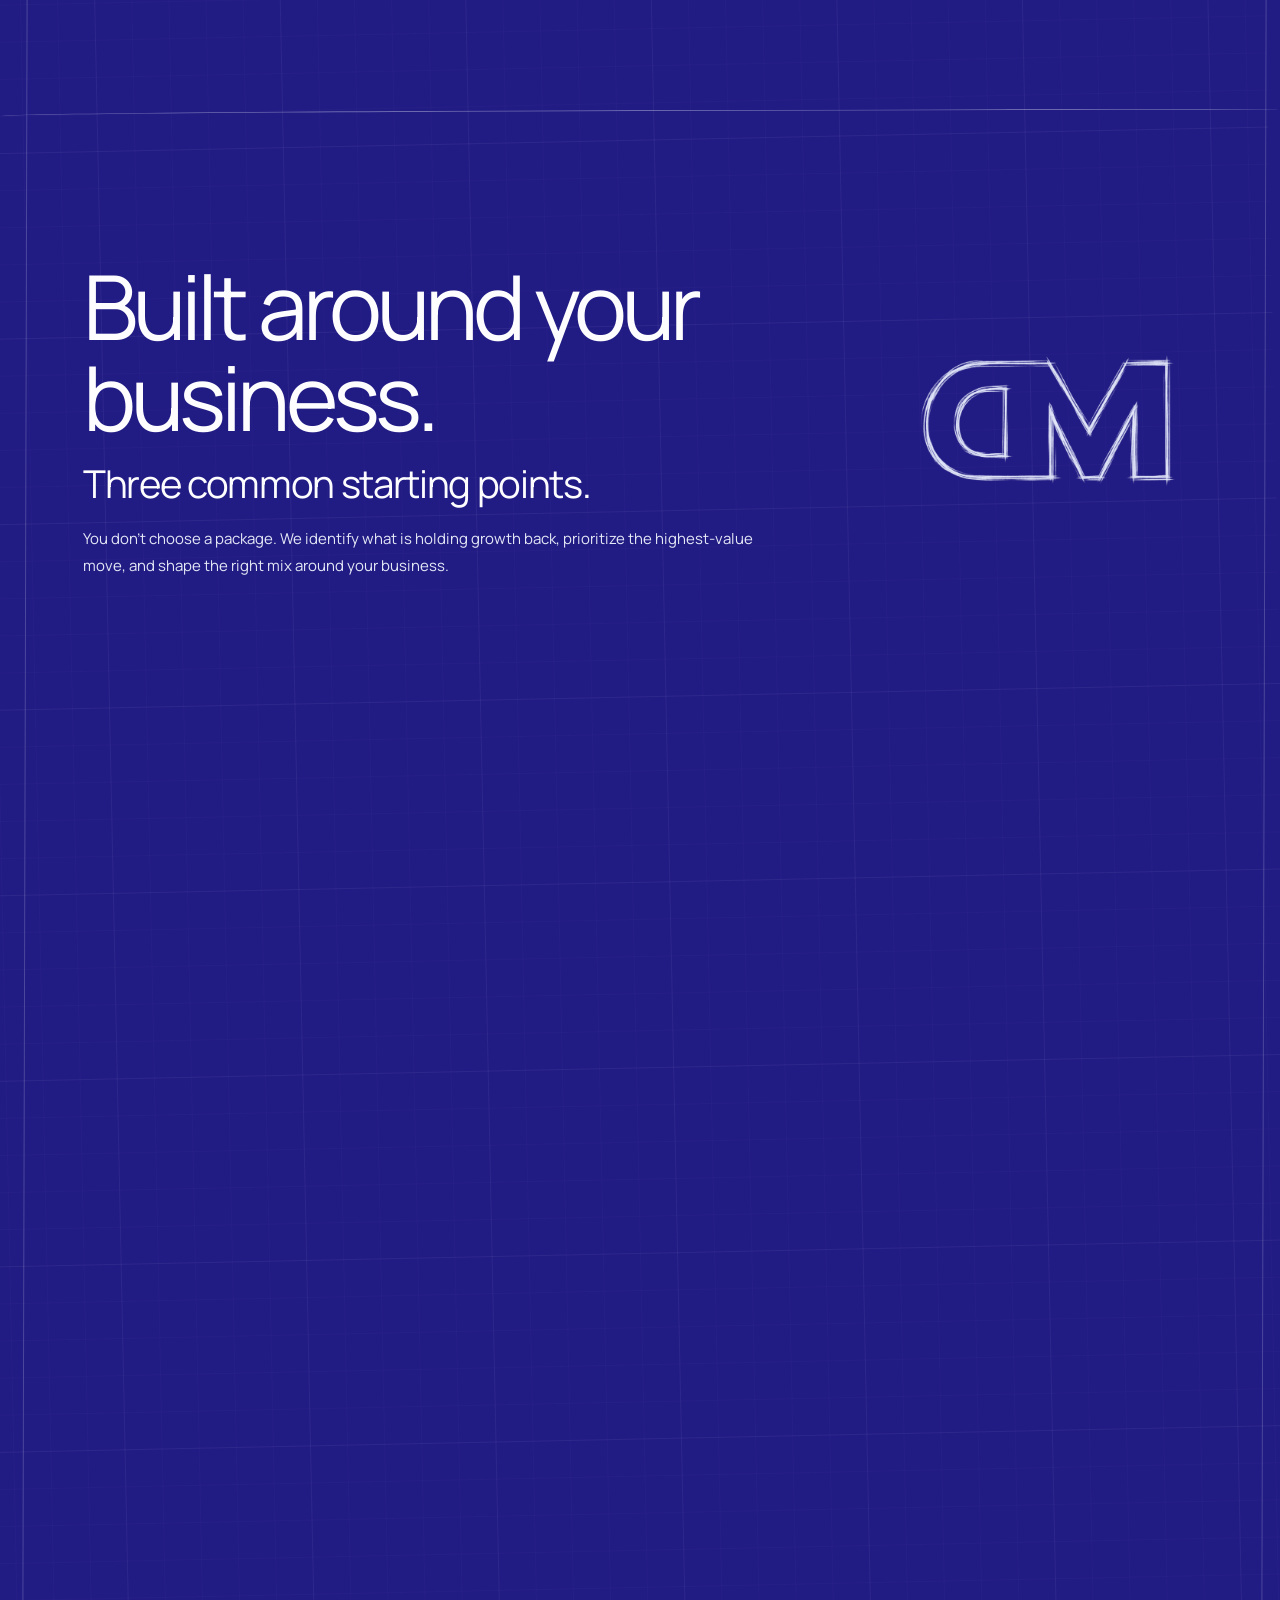
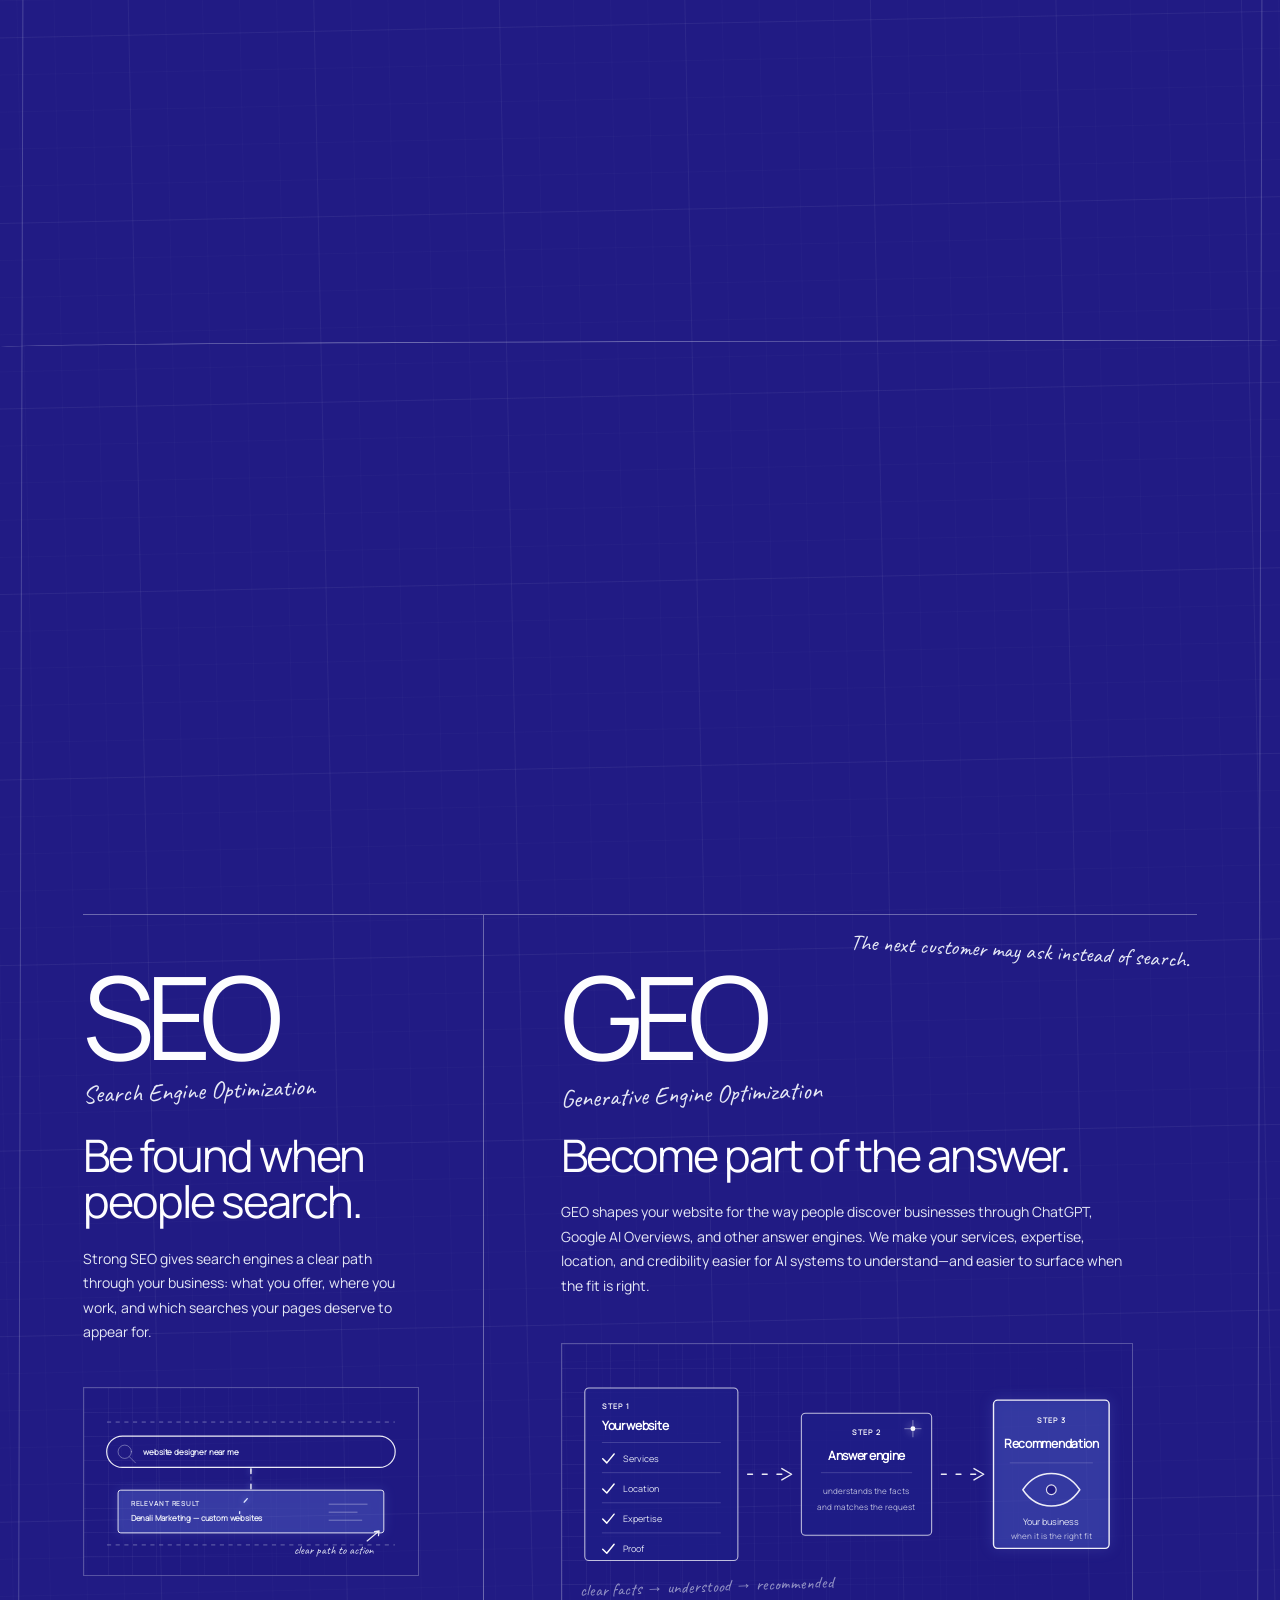
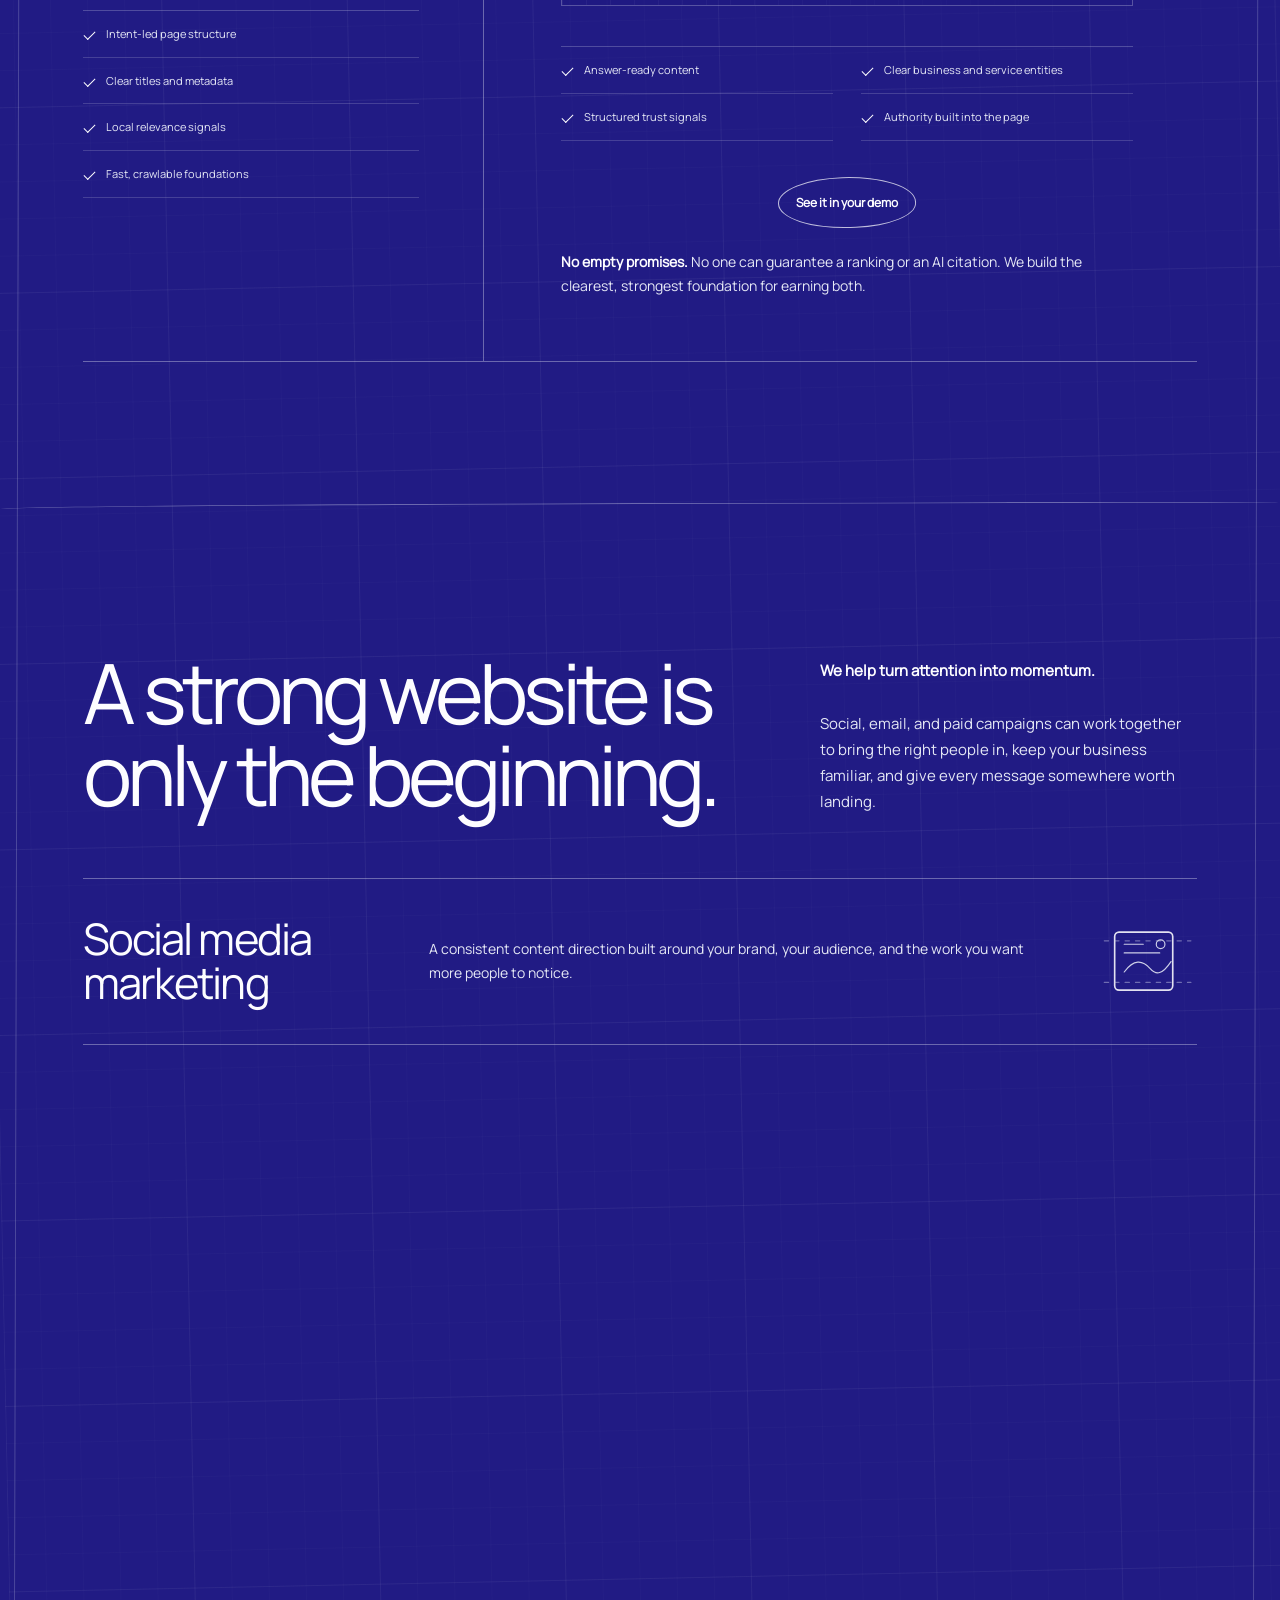
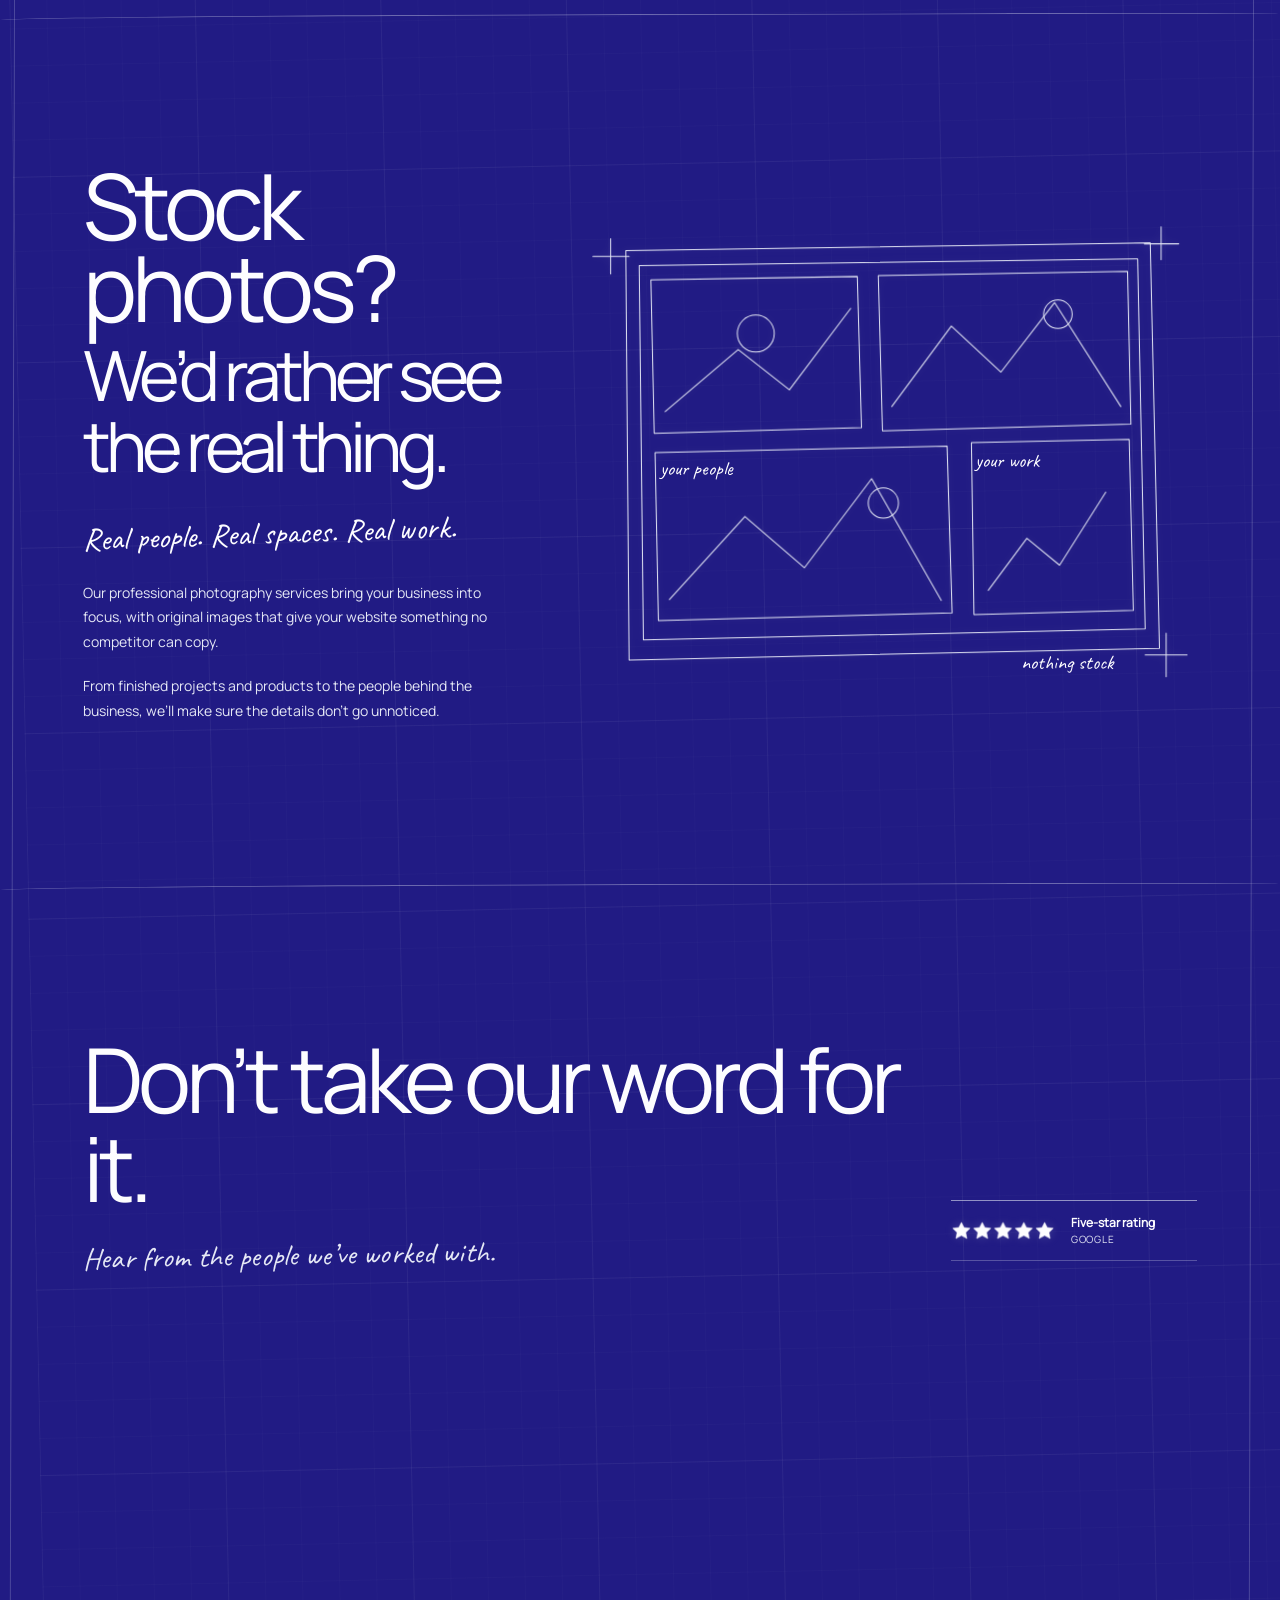
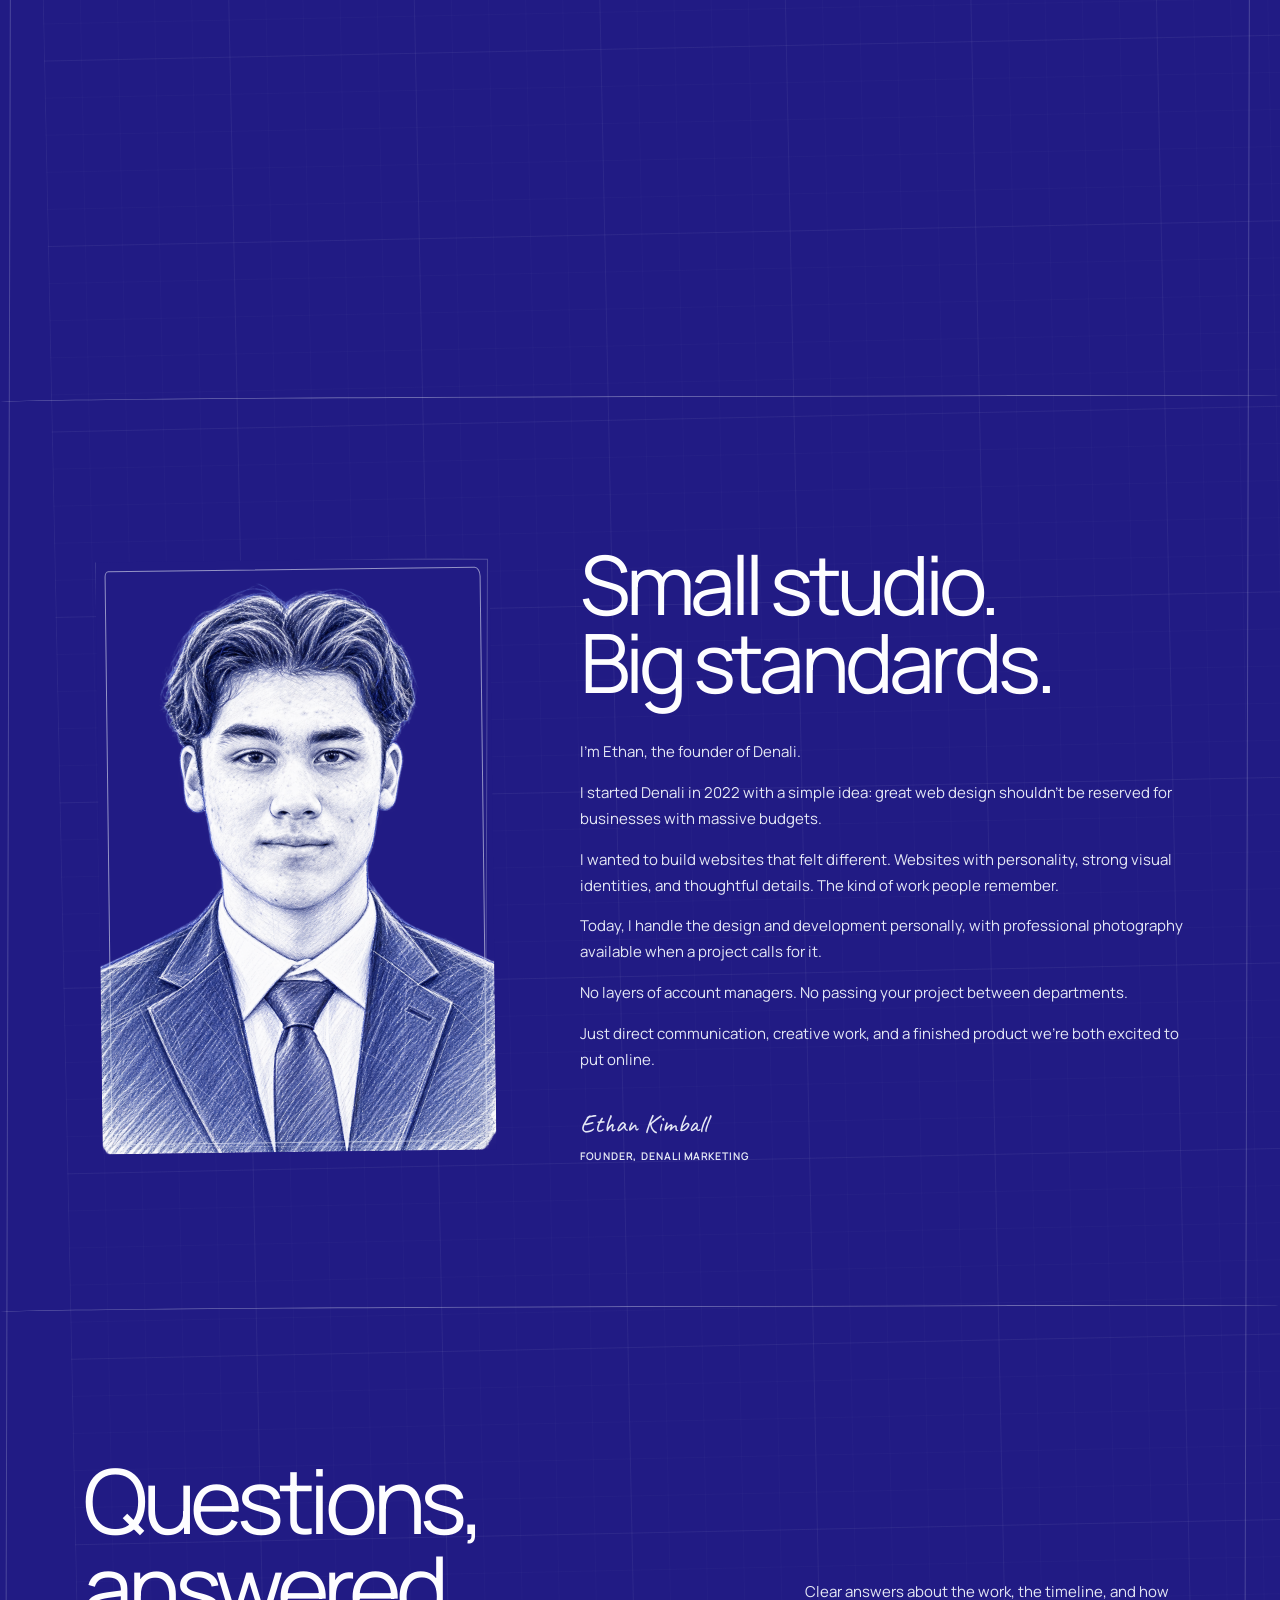
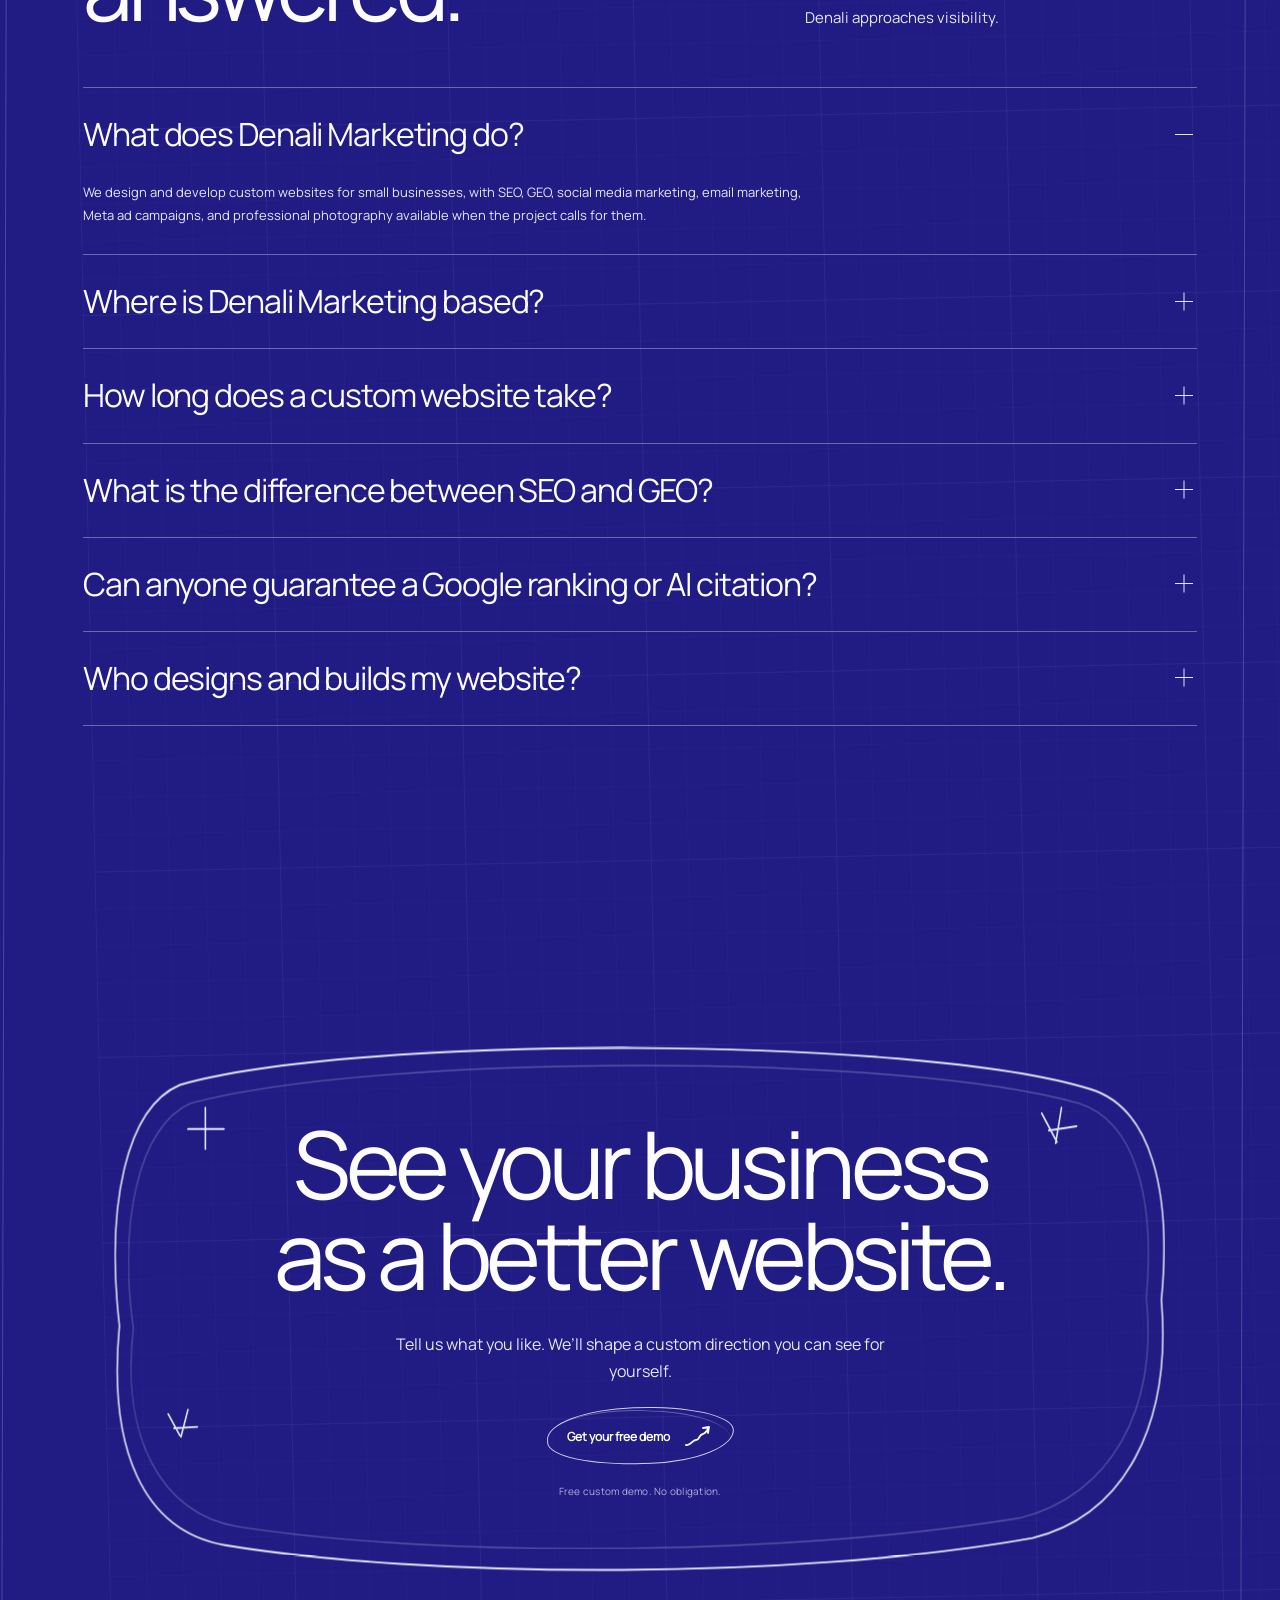
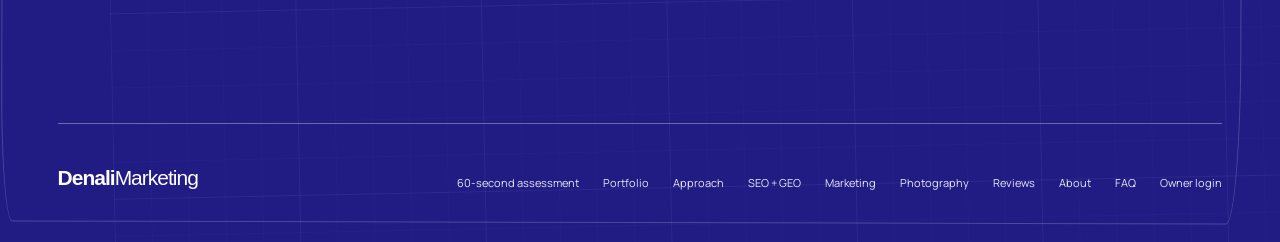
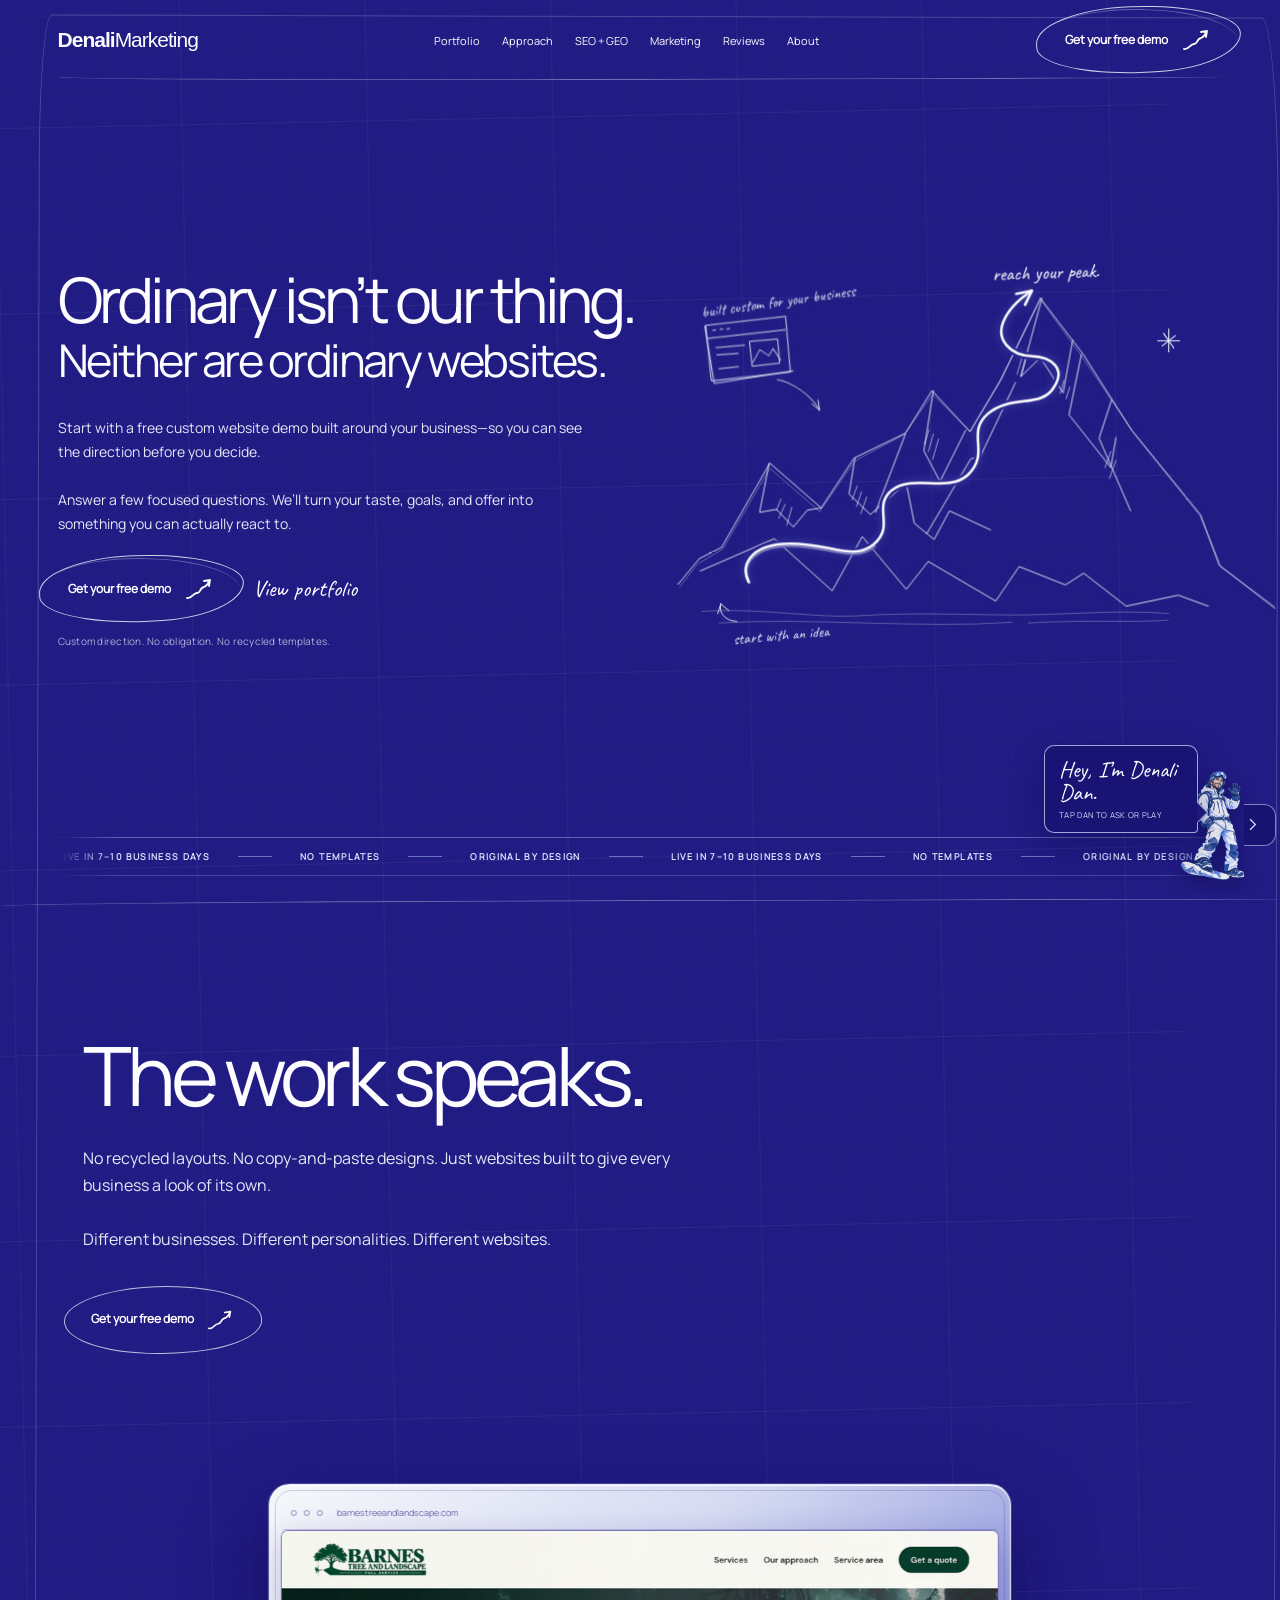
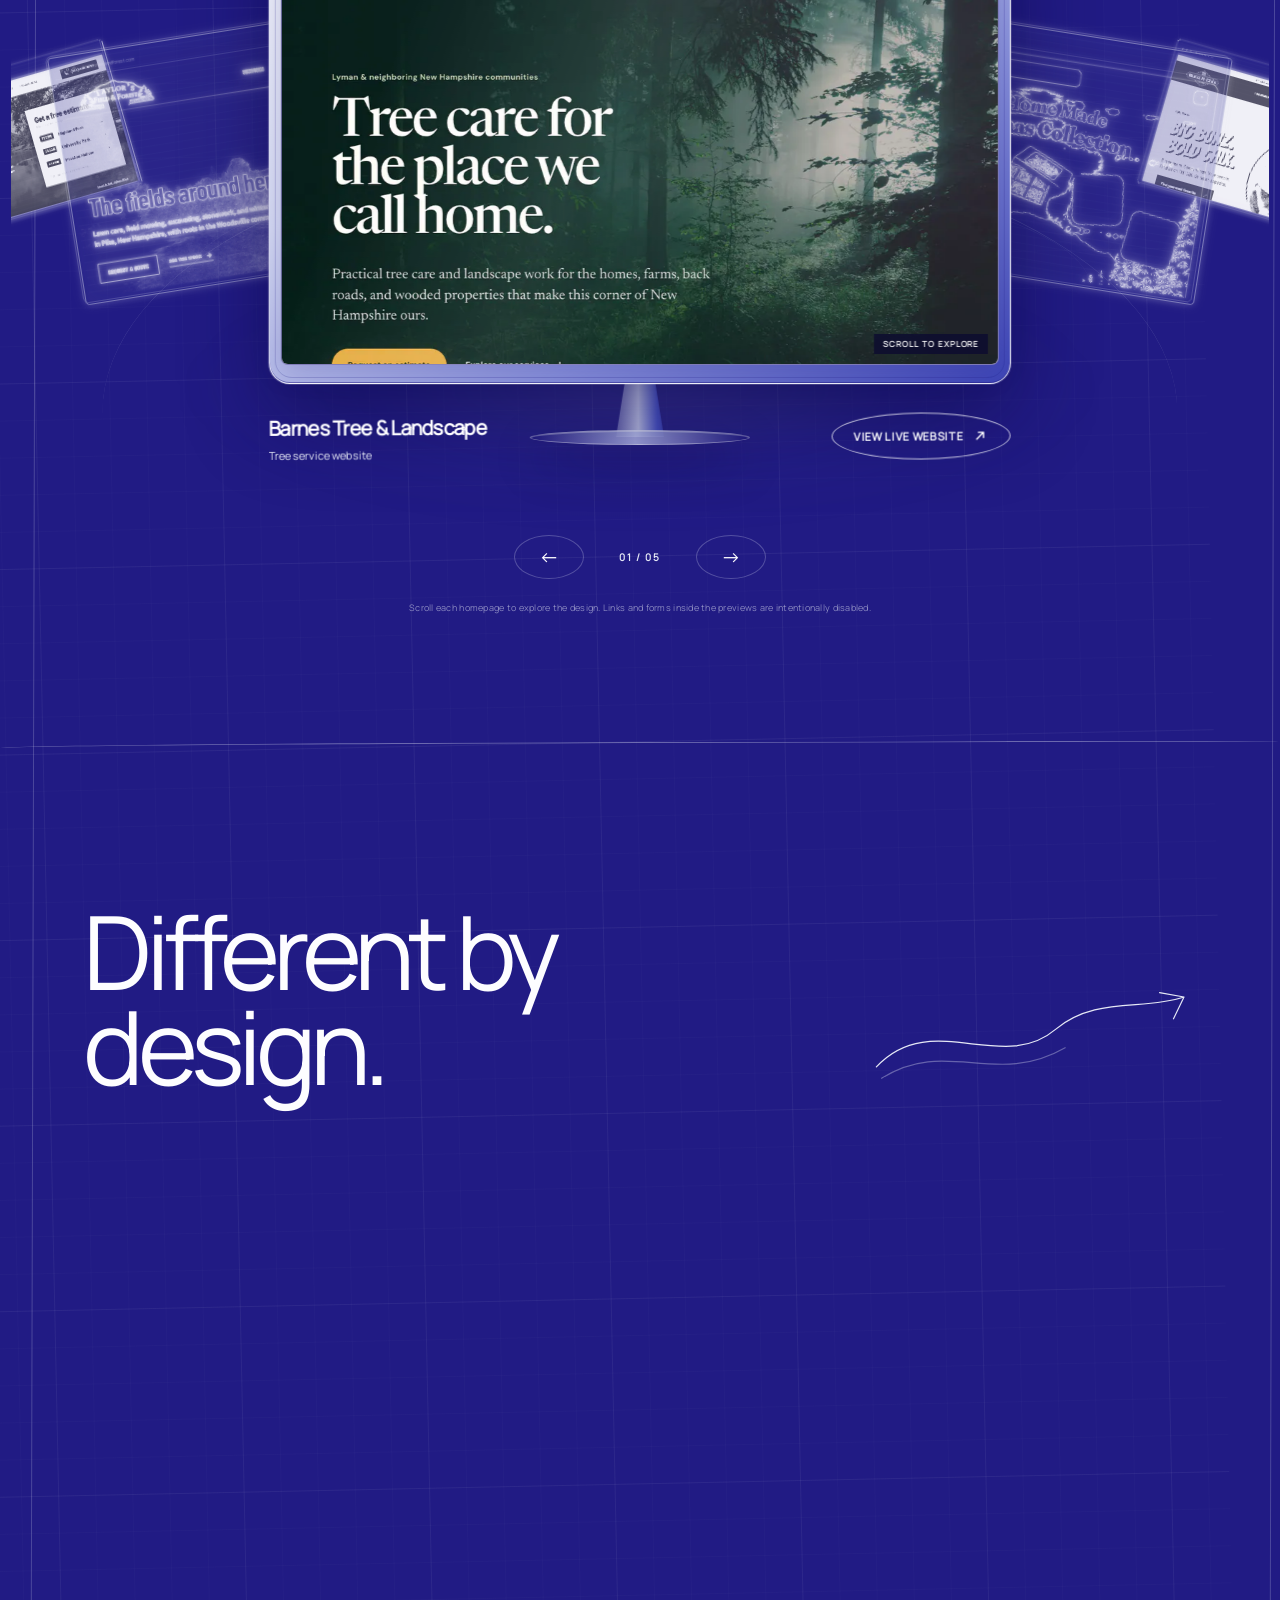
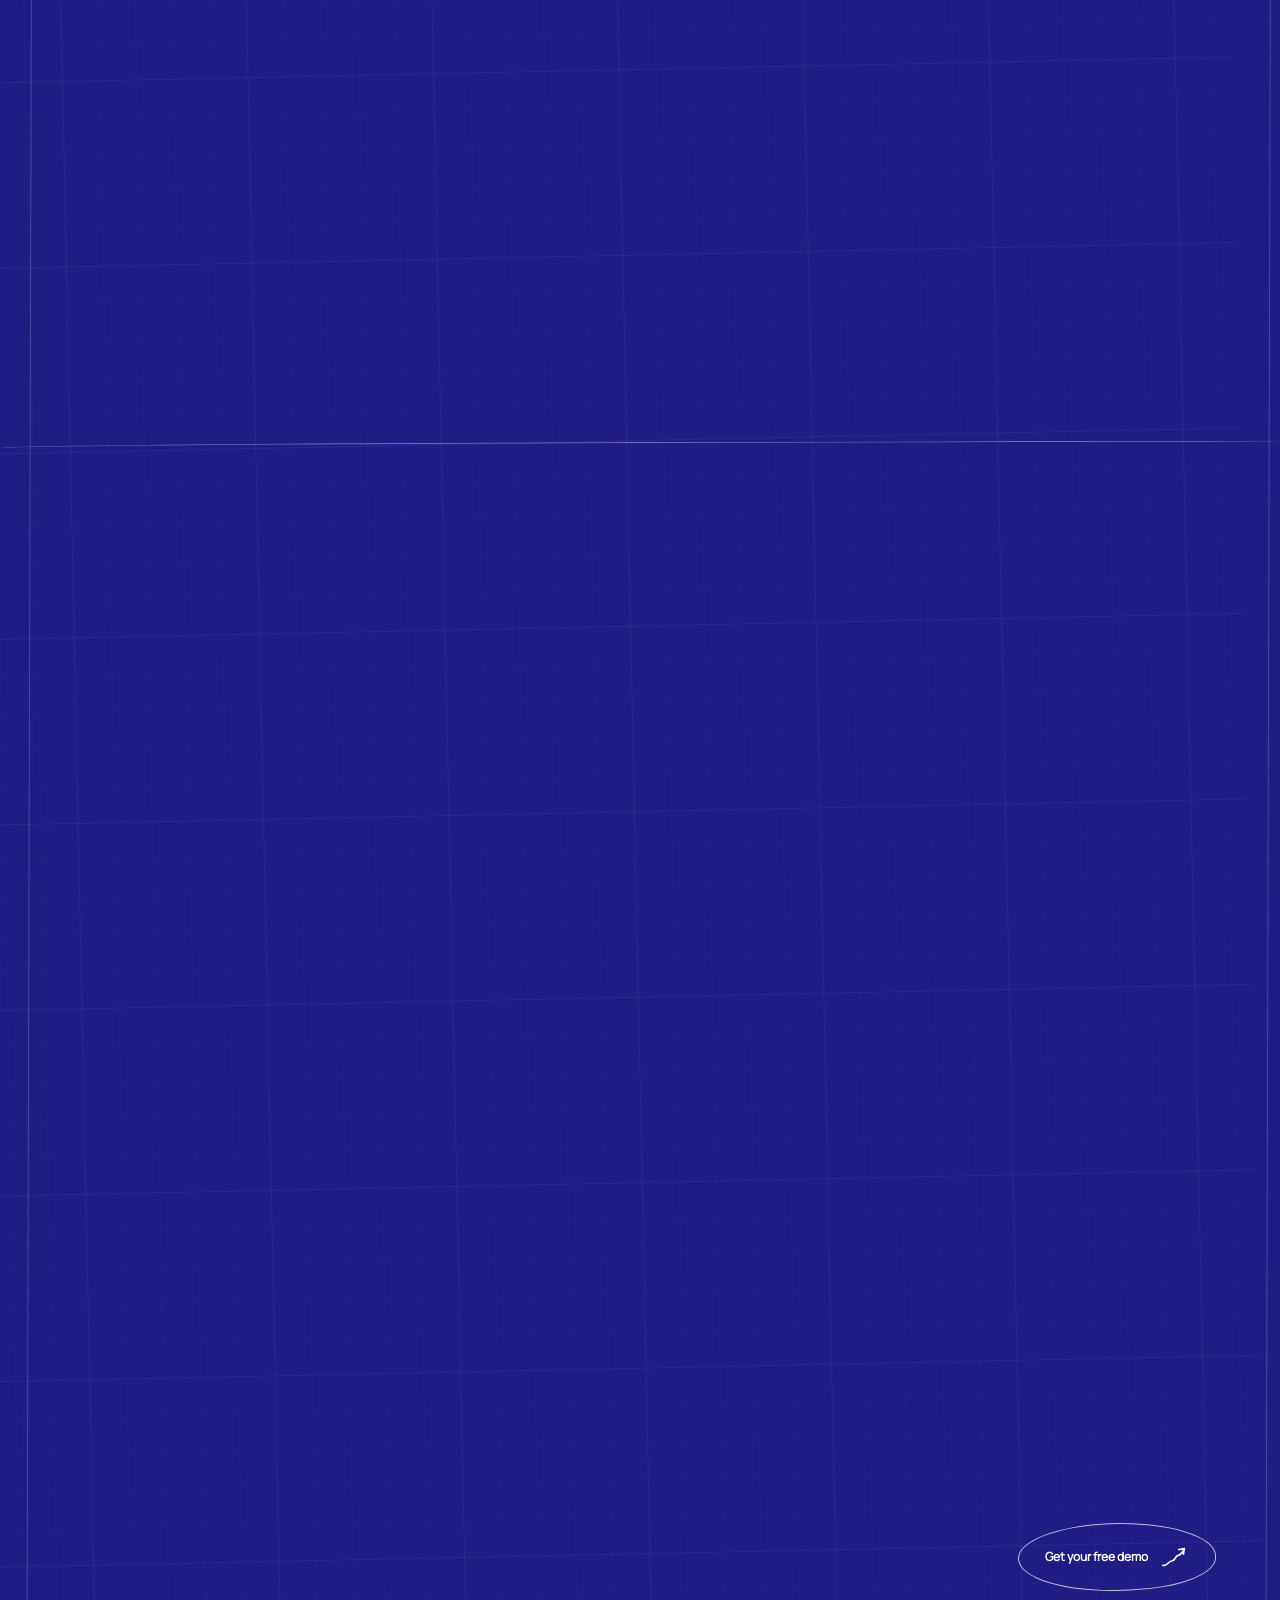
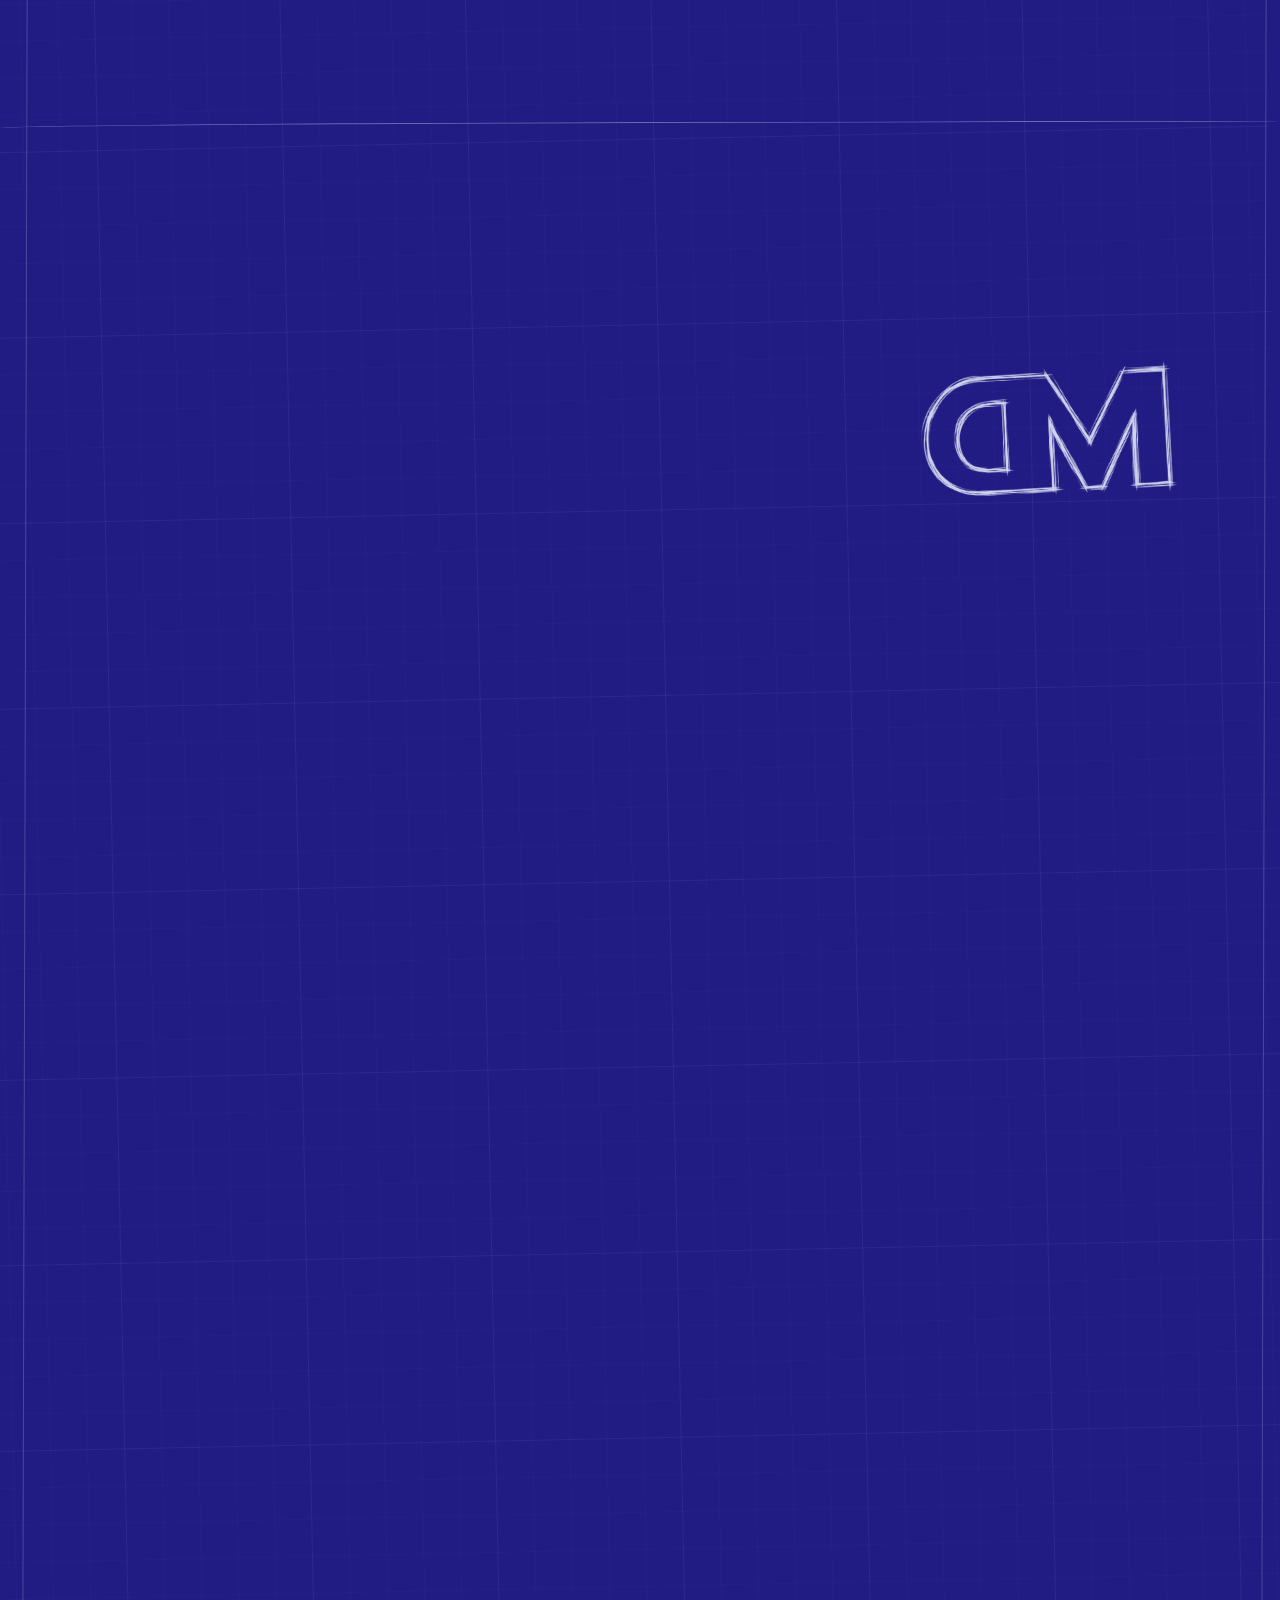
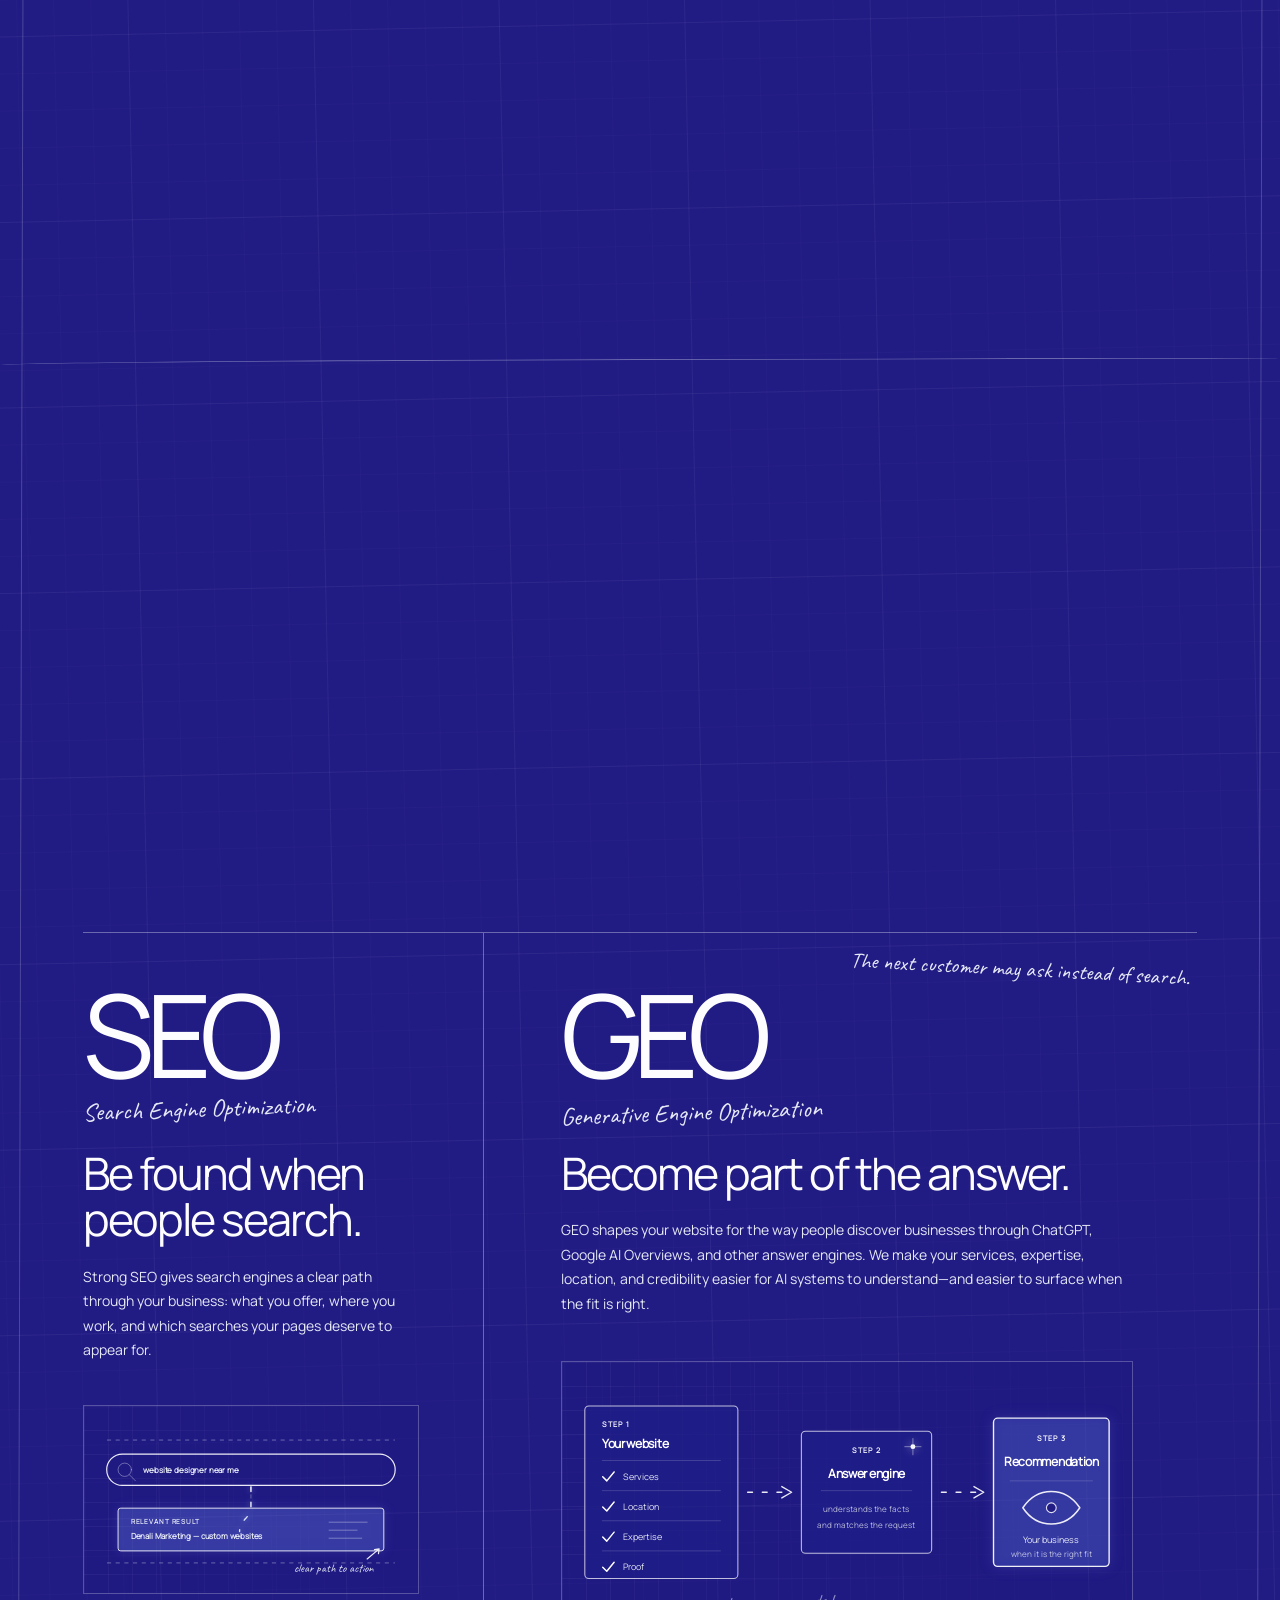
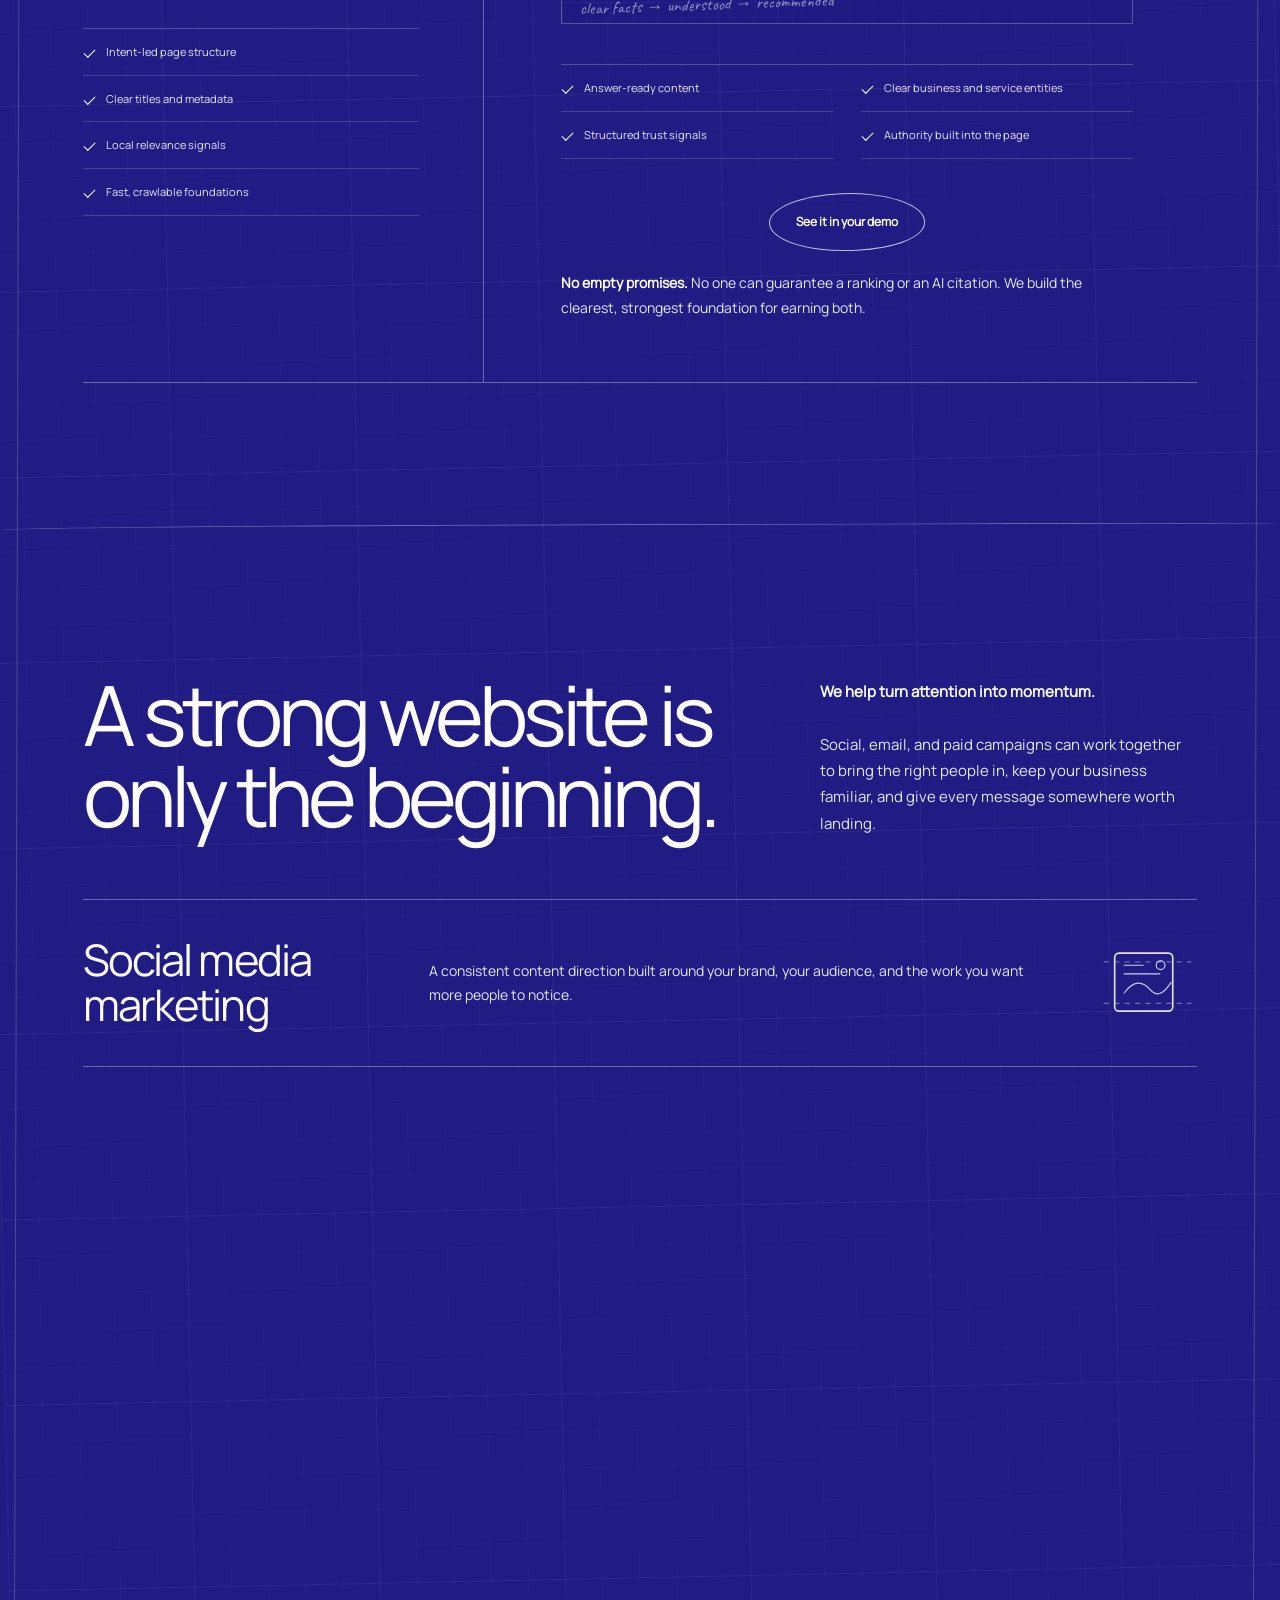
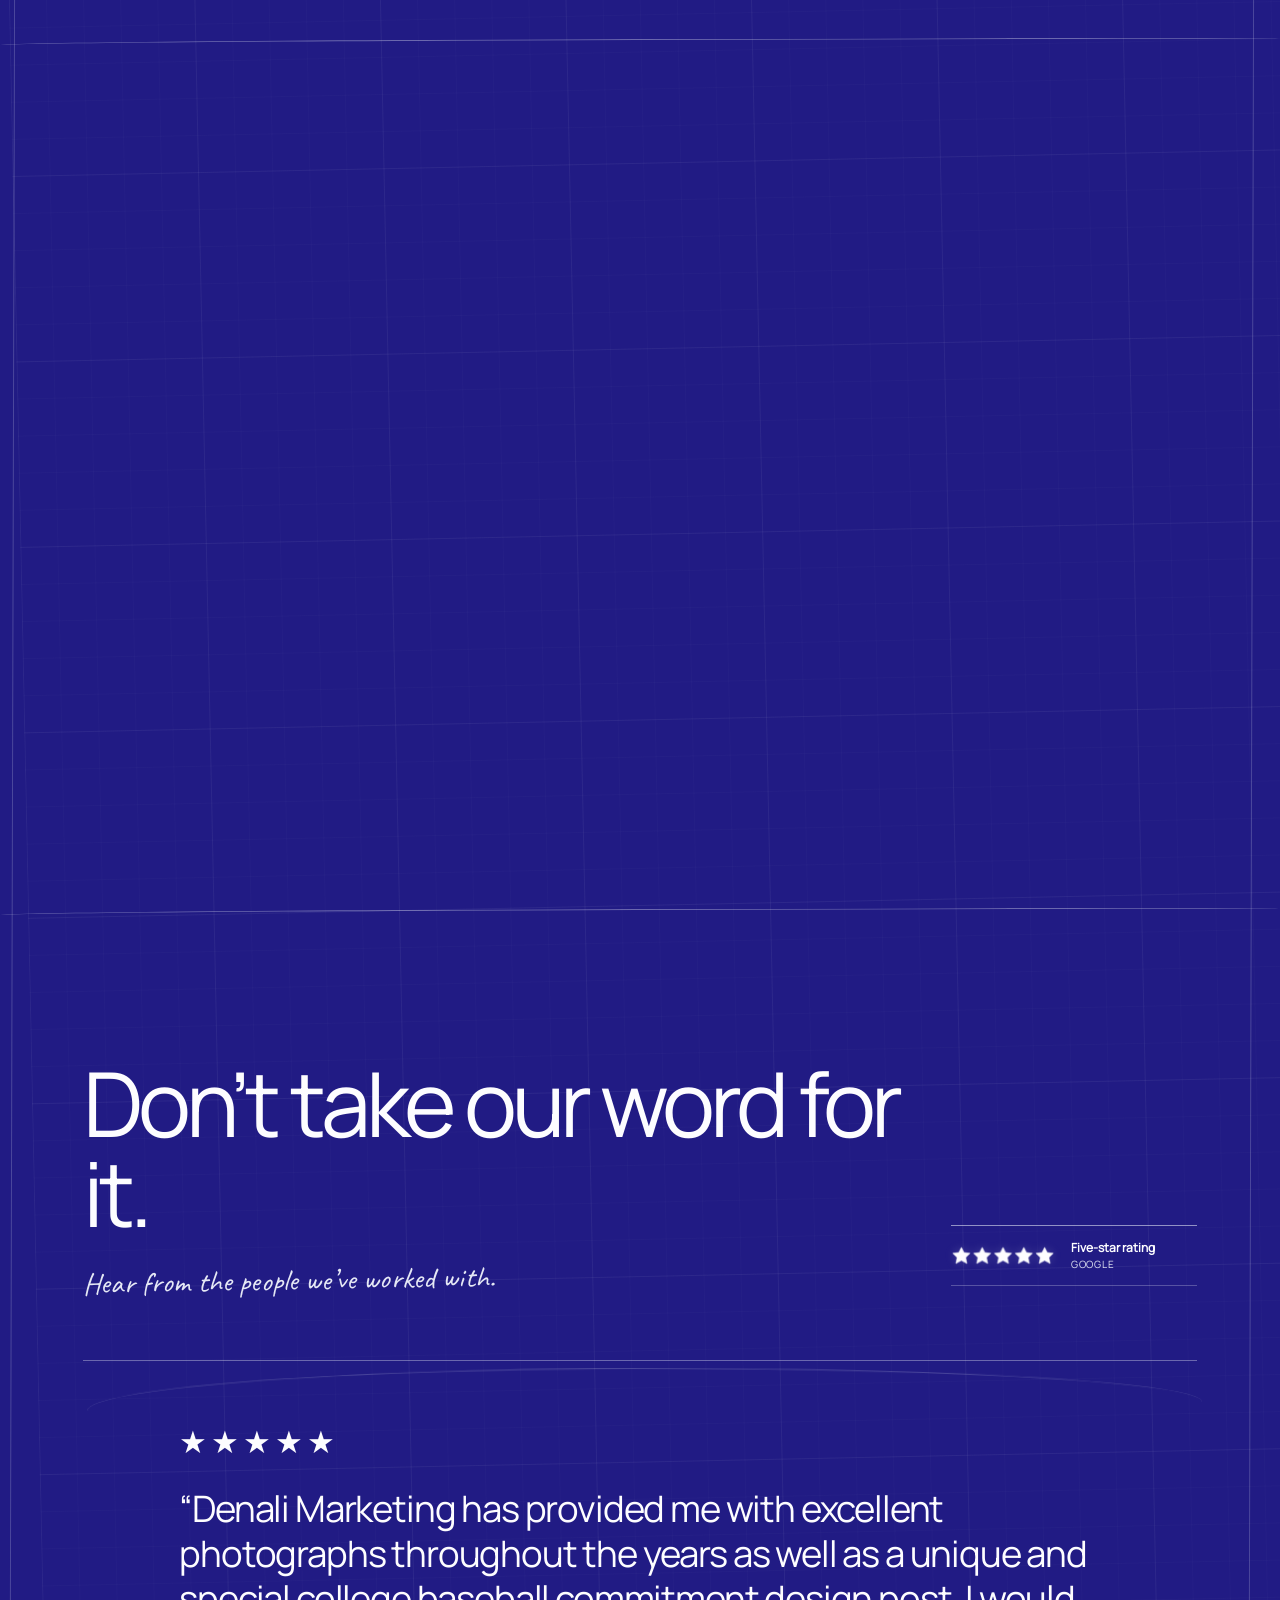
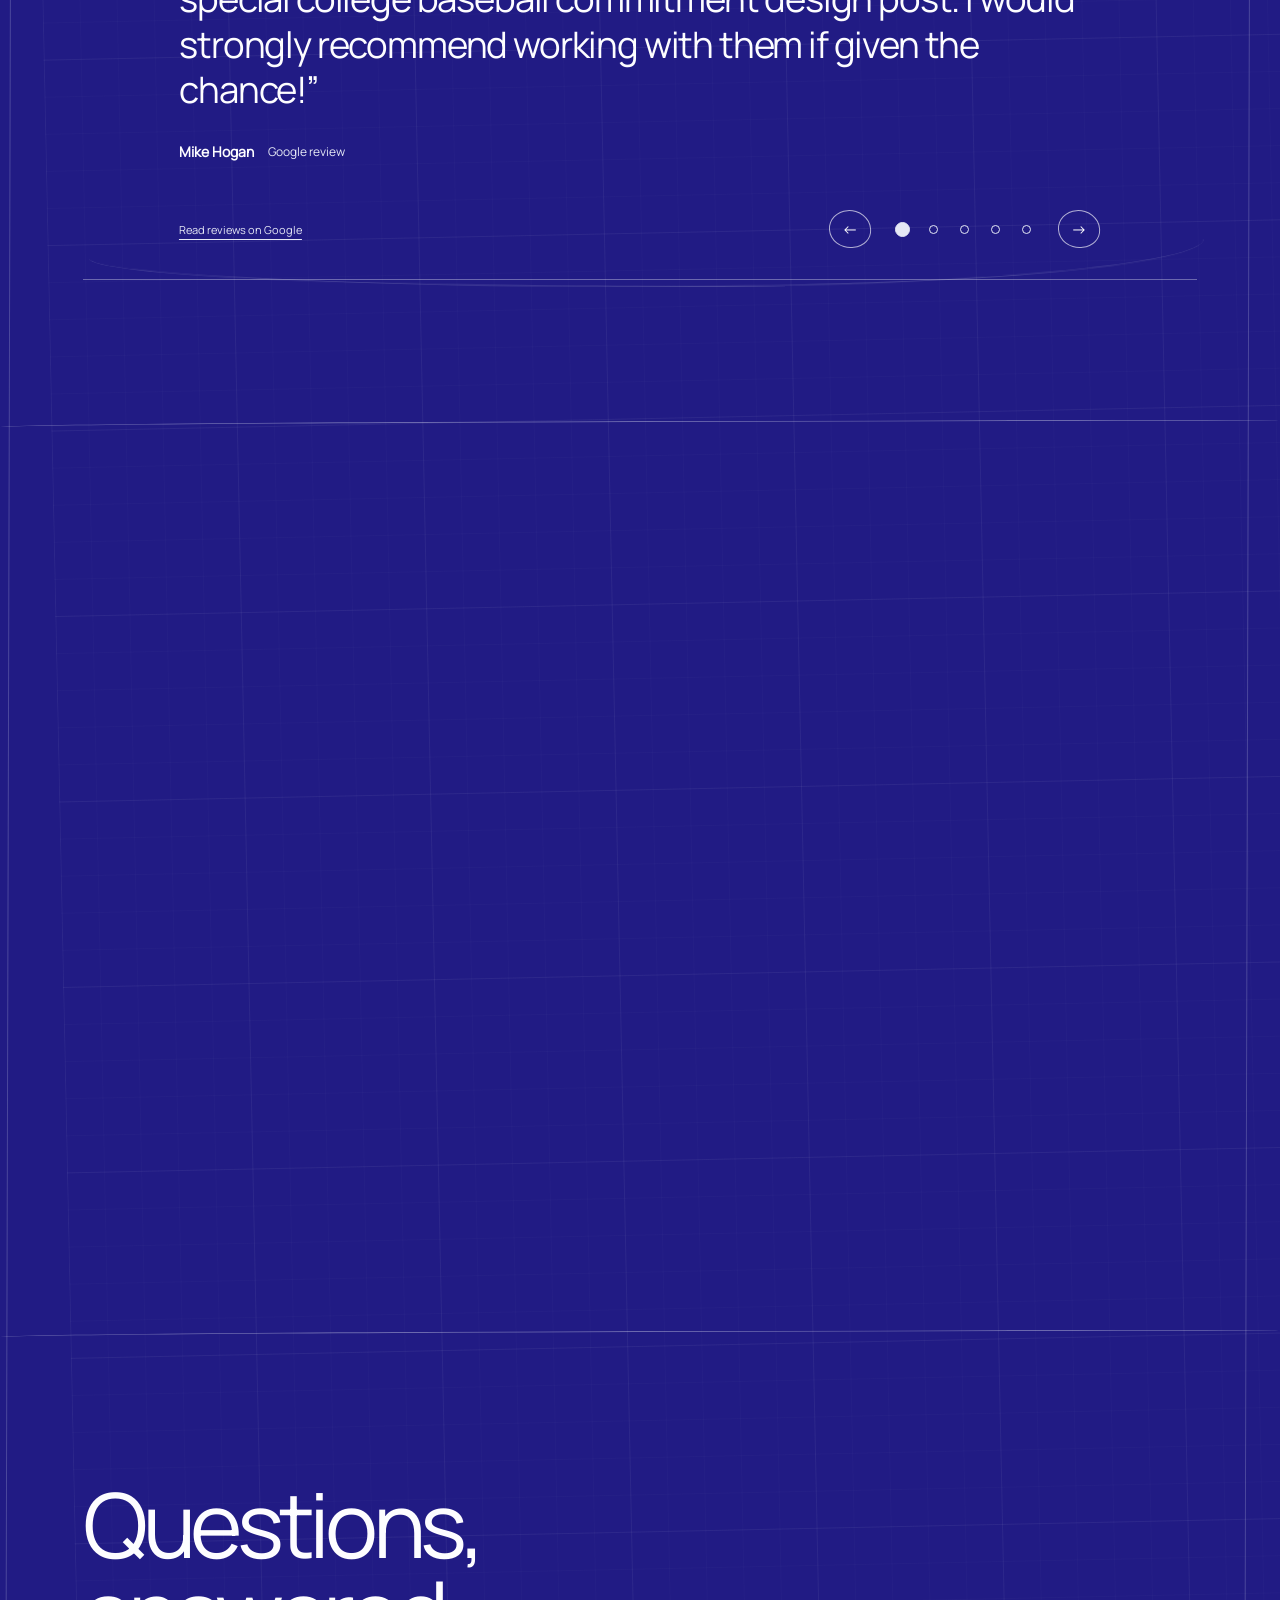
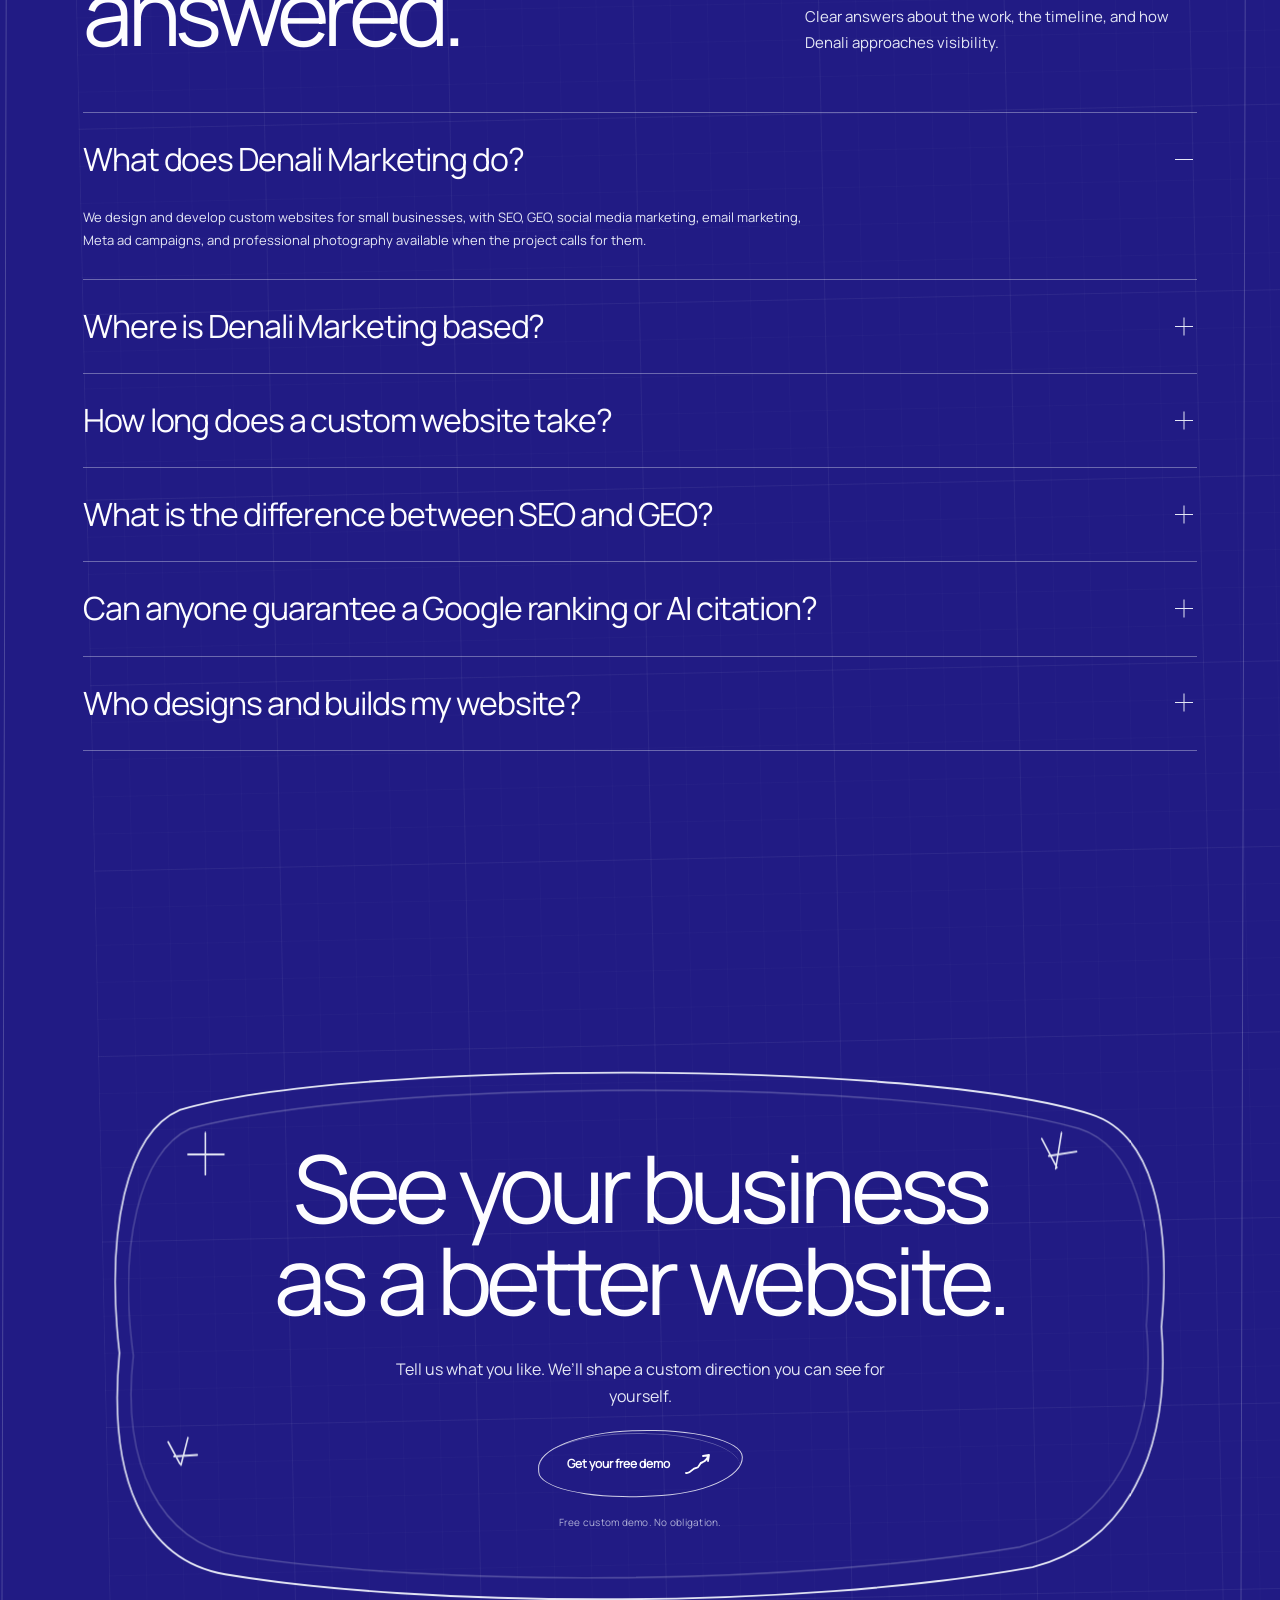
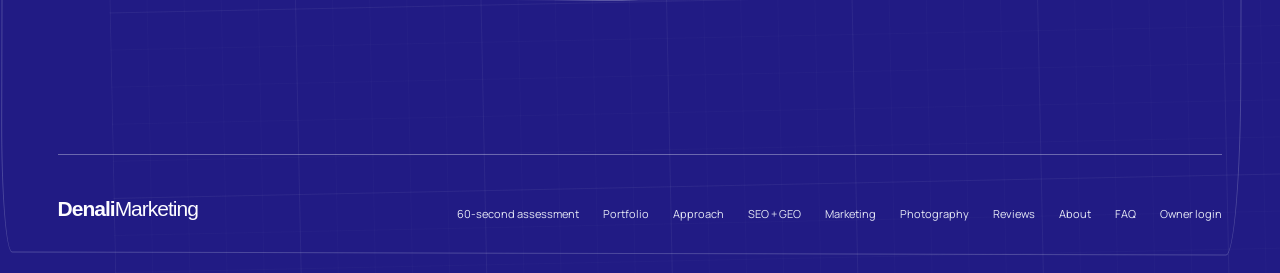
